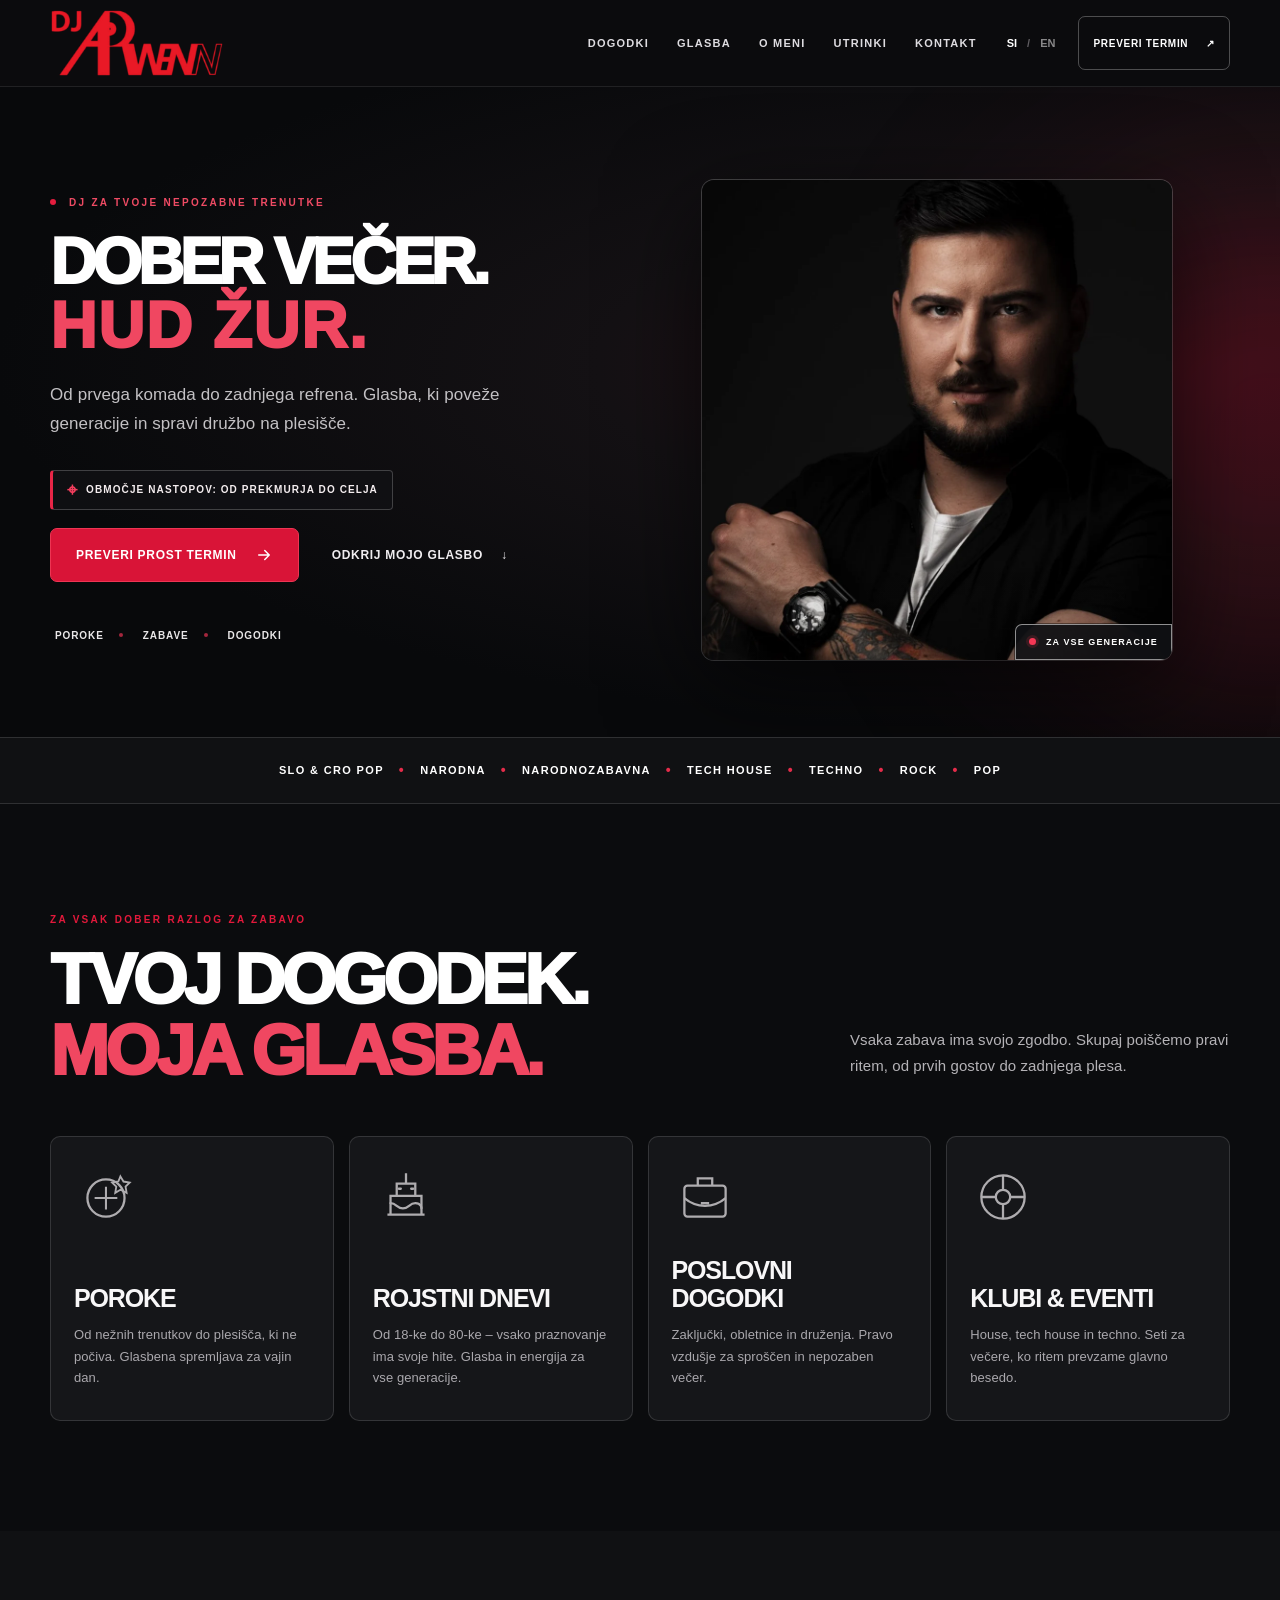
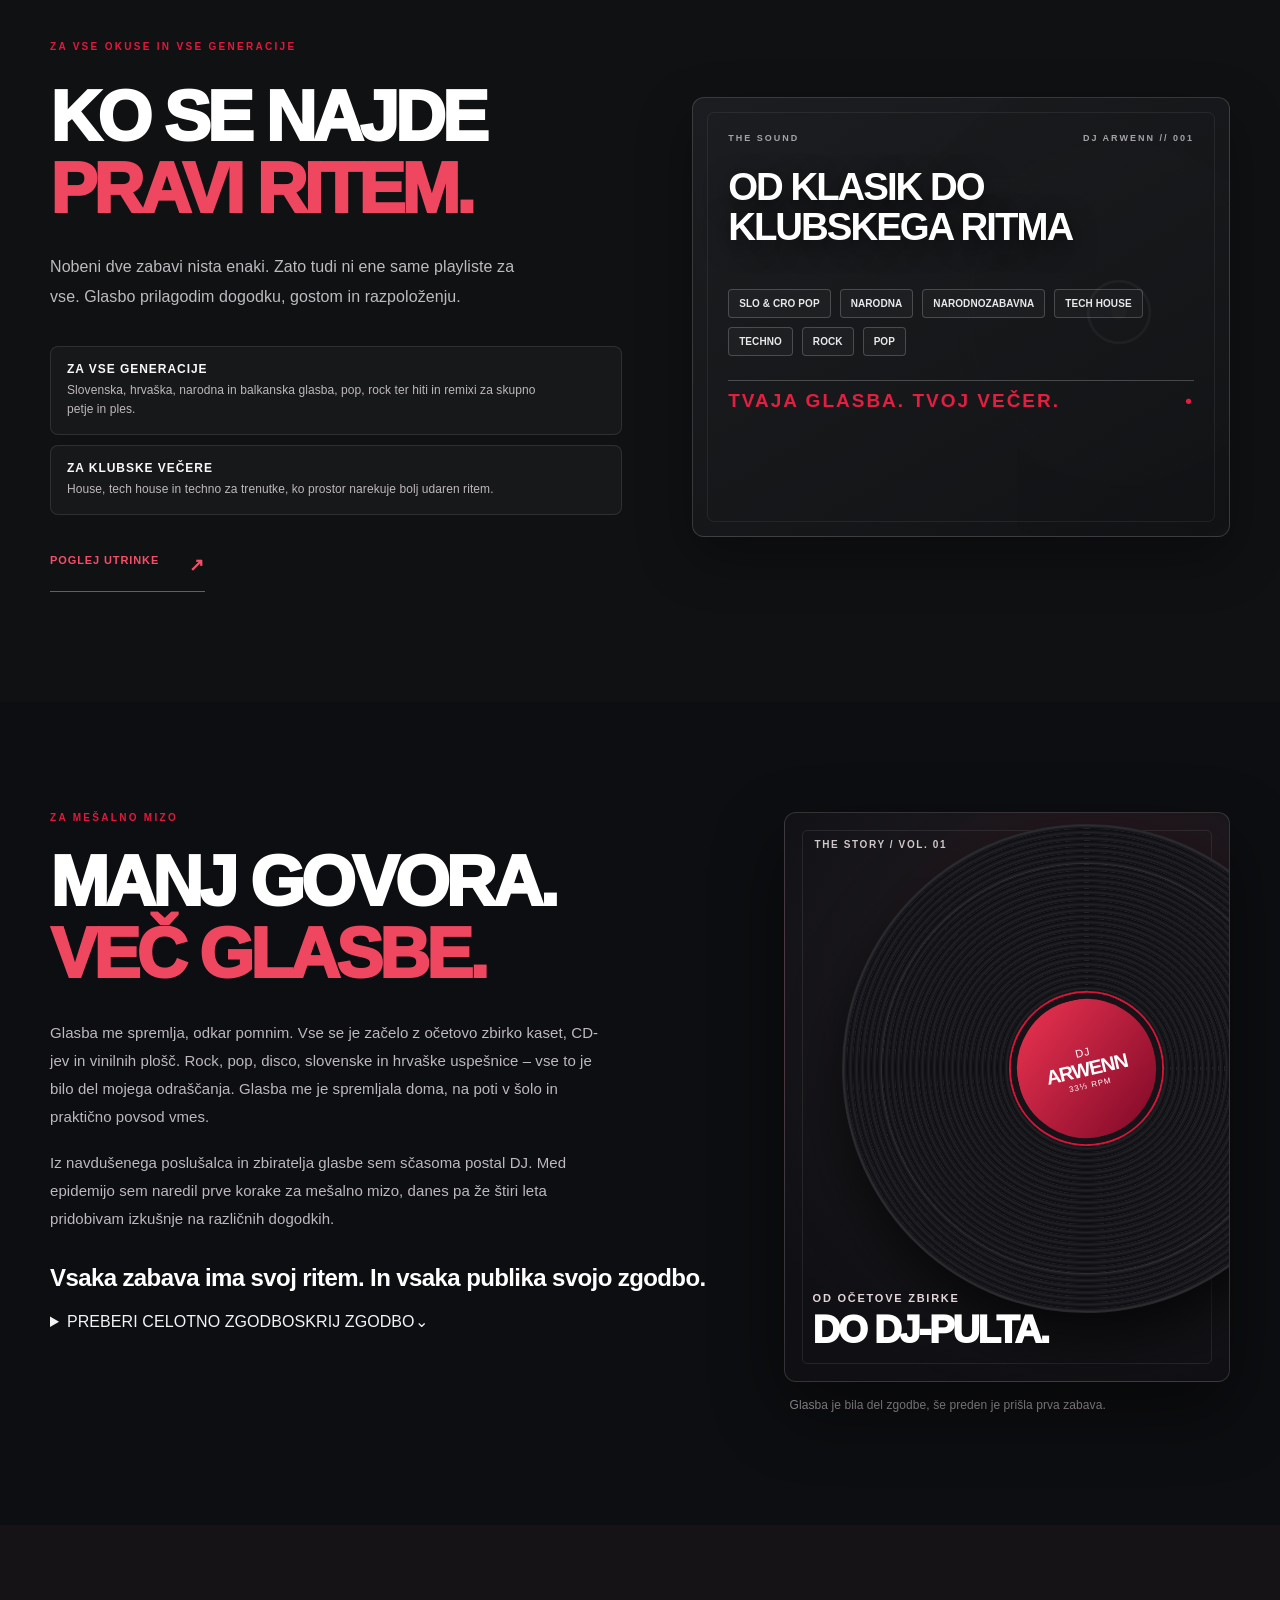
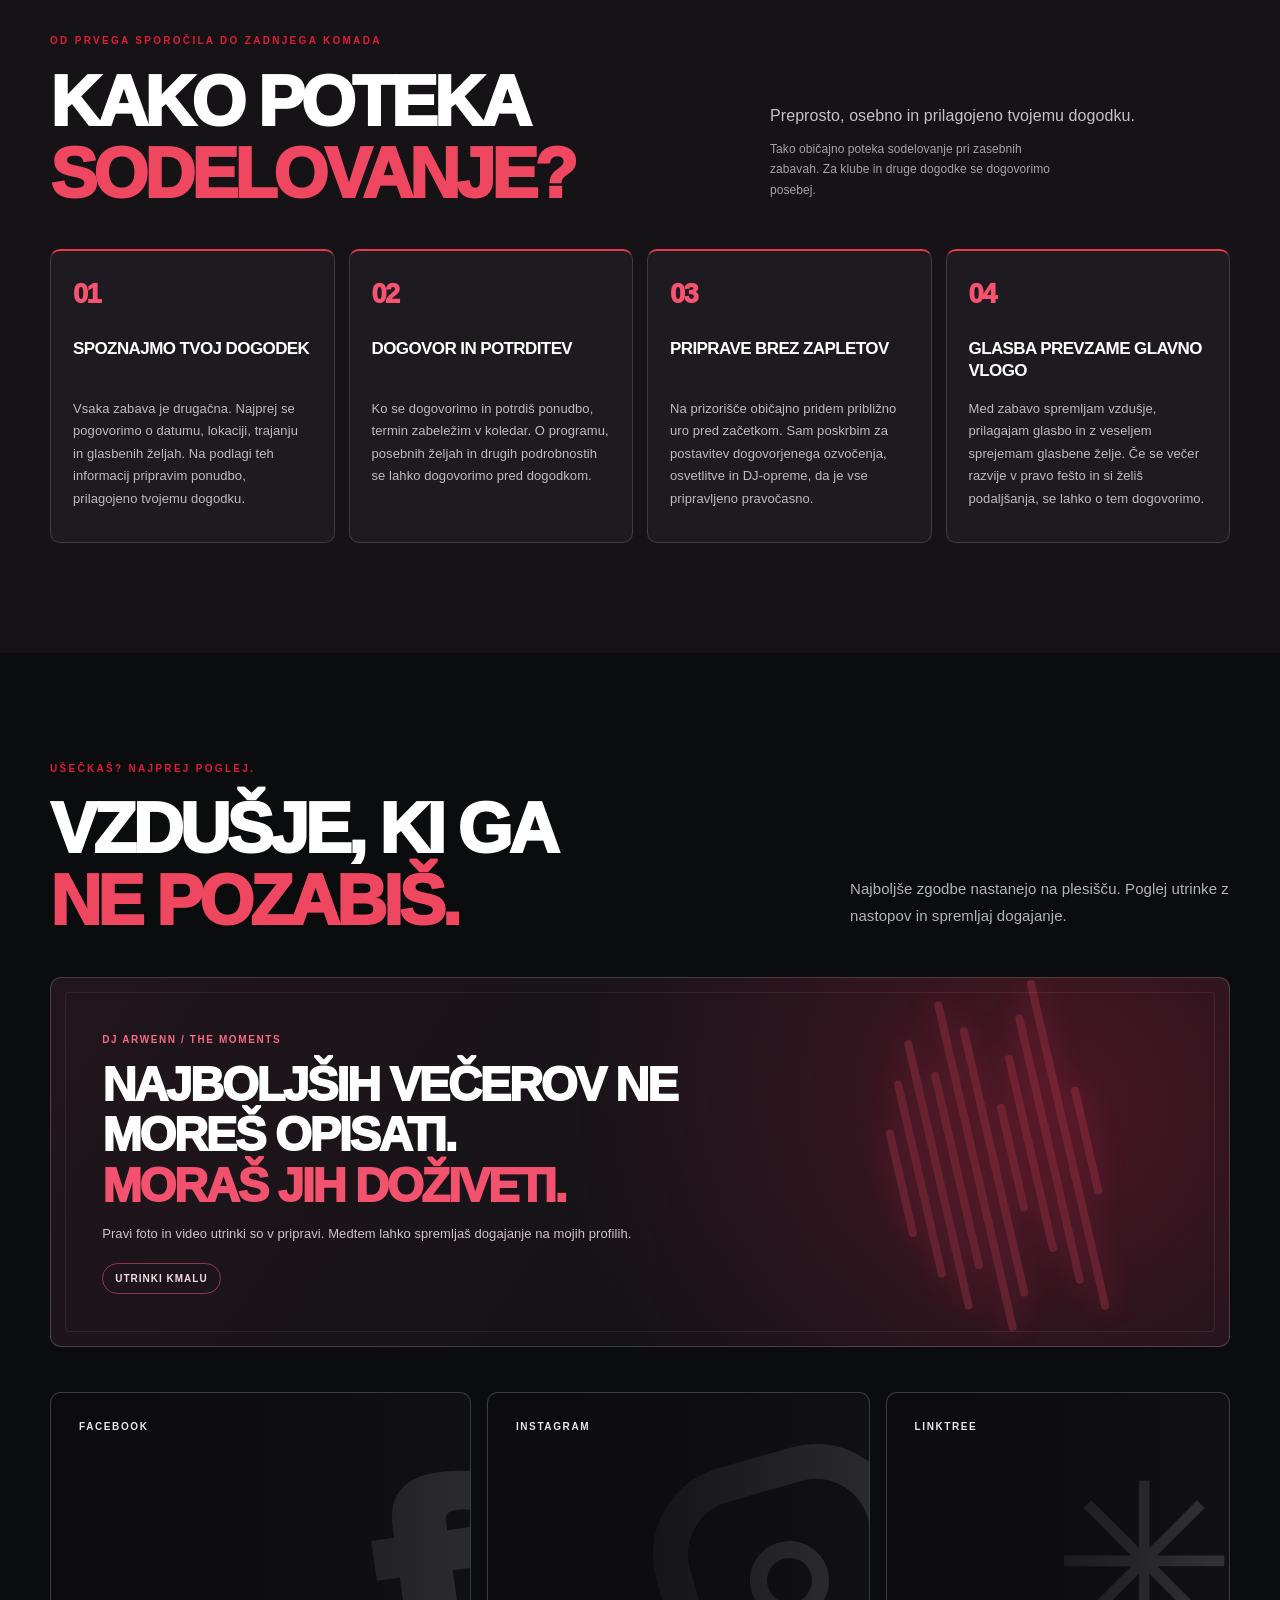
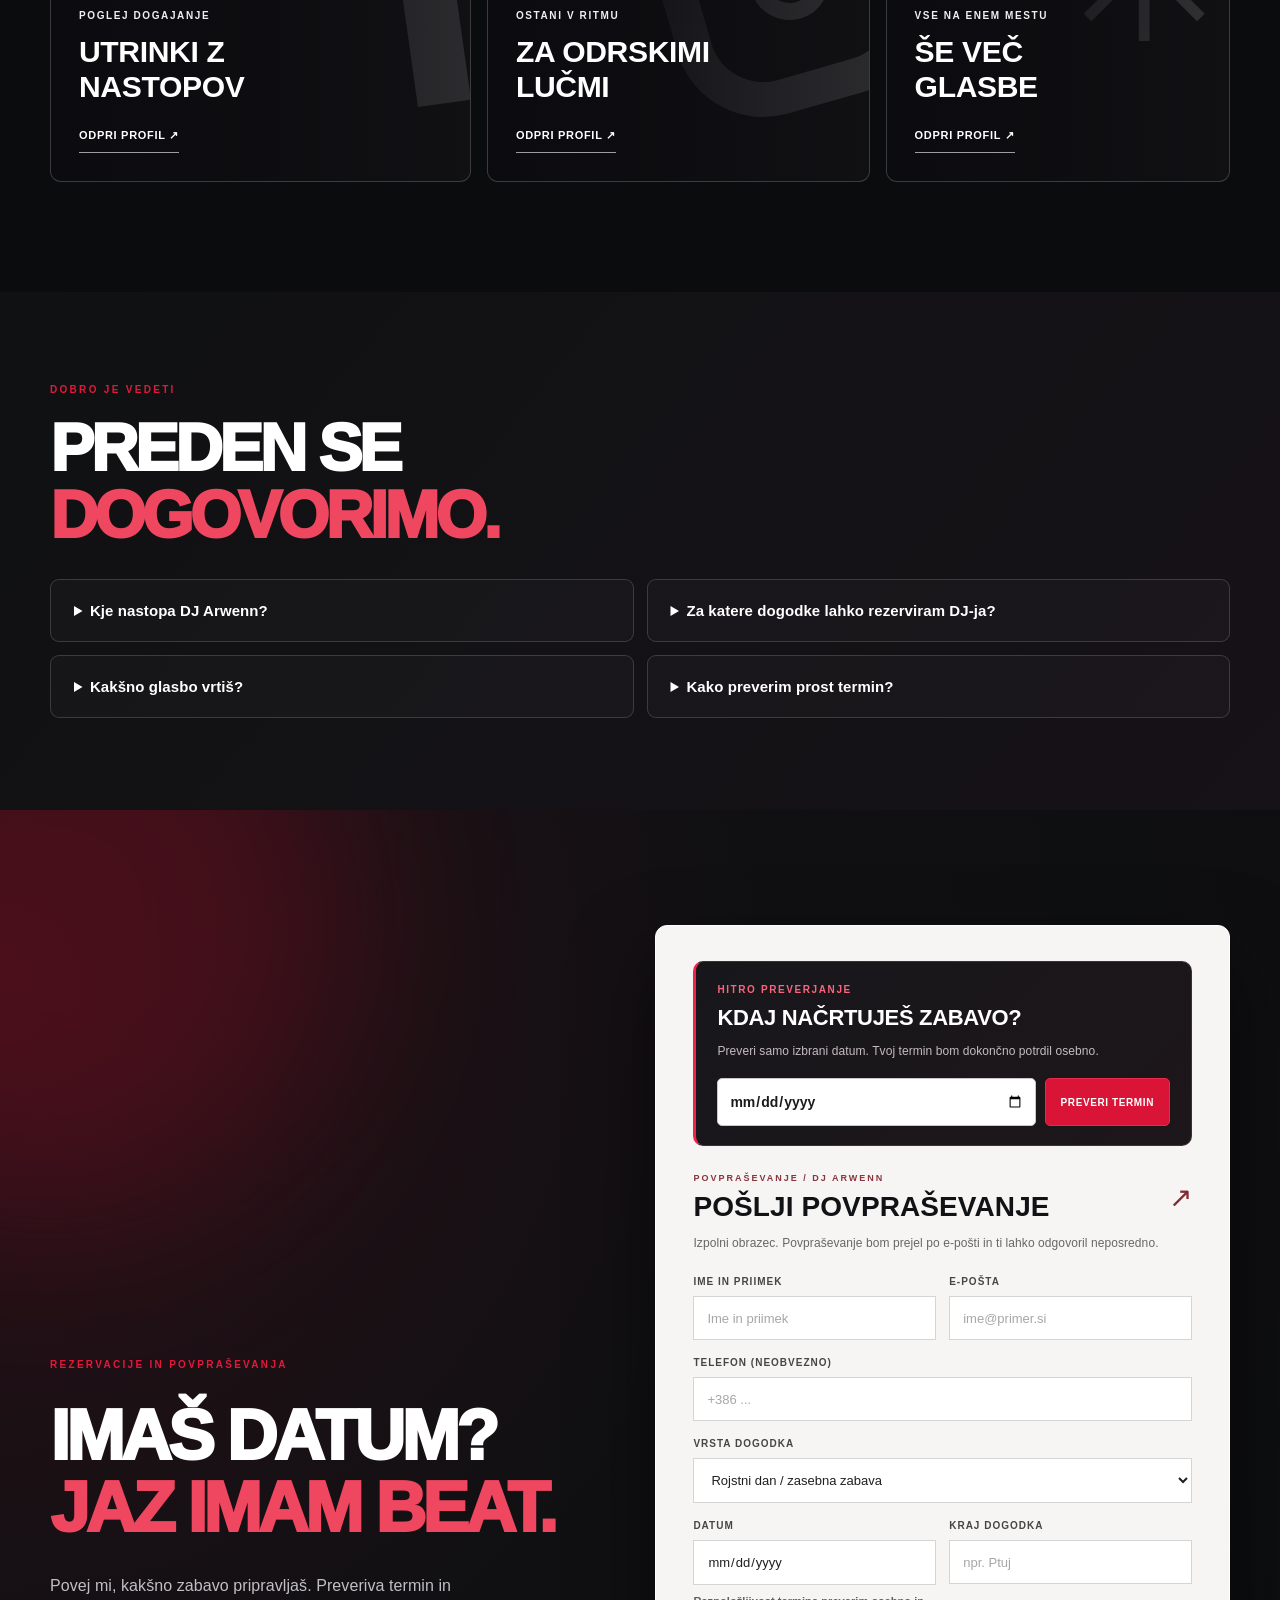
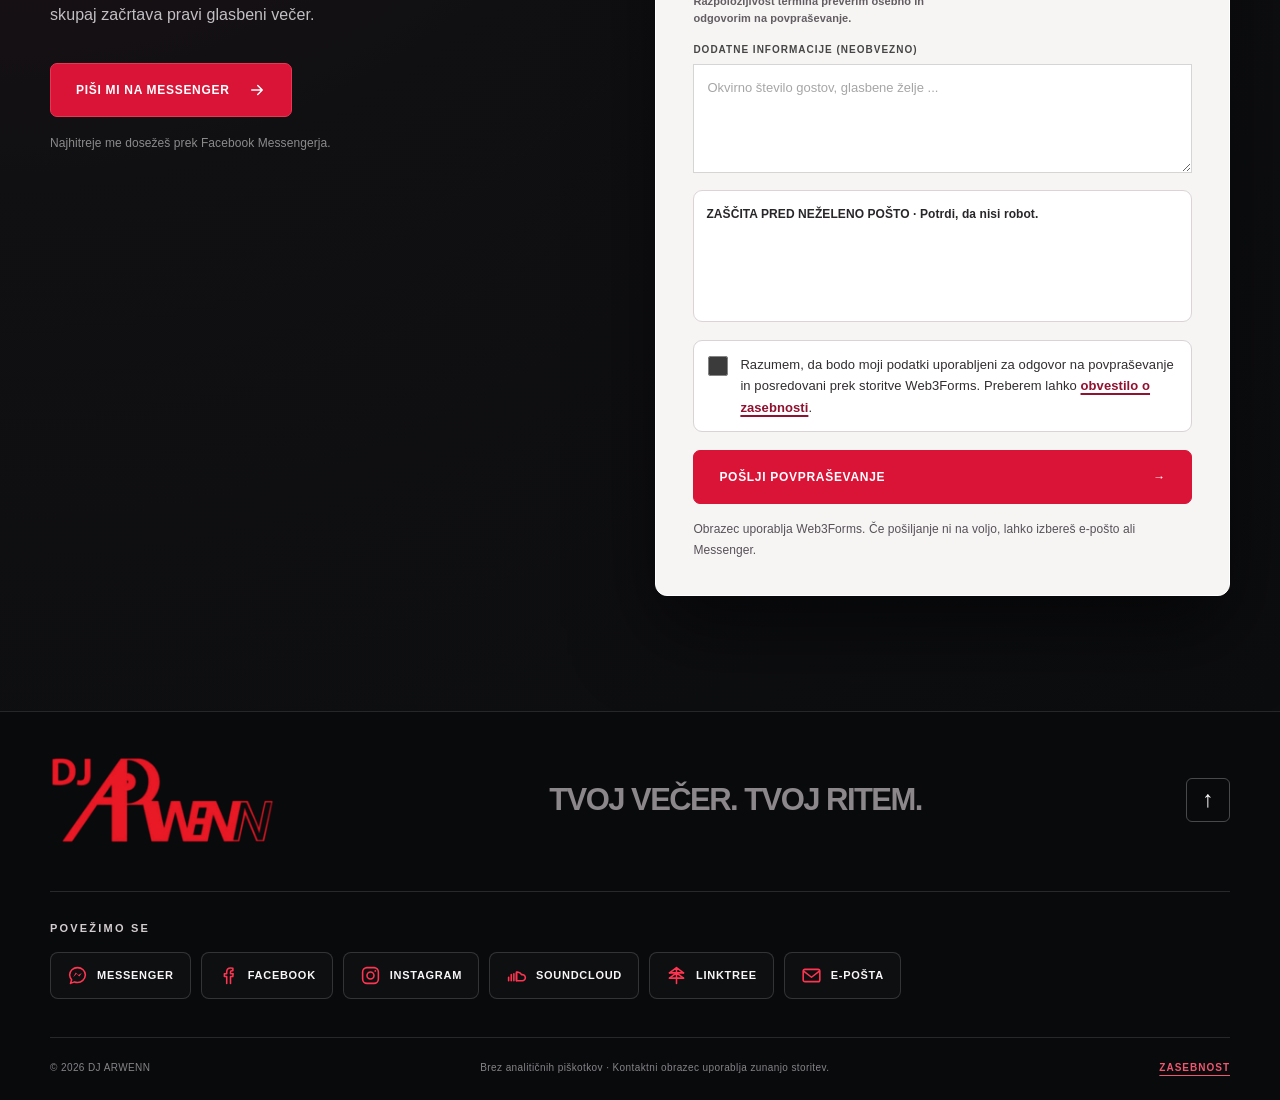
==== index.html @ 36f60ac3 "Mobile content: expandable story, compact tile art and clean labels" ====
<!doctype html>
<html lang="sl">
<head>
  <meta charset="utf-8" />
  <meta name="viewport" content="width=device-width, initial-scale=1" />
  <meta name="theme-color" content="#08090b" />
  <meta name="description" content="DJ Arwenn – DJ za poroke, rojstne dneve, abrahame, zasebne in poslovne zabave od Prekmurja do Celja. Glasba za vse generacije, od domačih klasik do sodobnih ritmov." />
  <link rel="canonical" href="https://djarwenn.pages.dev/" />
  <meta property="og:type" content="website" />
  <meta property="og:locale" content="sl_SI" />
  <meta property="og:site_name" content="DJ Arwenn" />
  <meta property="og:url" content="https://djarwenn.pages.dev/" />
  <meta property="og:title" content="DJ Arwenn | Poroke, zabave in dogodki – Prekmurje do Celja" />
  <meta property="og:description" content="Dober večer. Hud žur. DJ za poroke, rojstne dneve in dogodke od Prekmurja do Celja." />
  <meta property="og:image" content="https://djarwenn.pages.dev/assets/dj-arwenn-portret.webp" />
  <meta property="og:image:alt" content="DJ Arwenn – DJ za poroke, zabave in dogodke" />
  <meta name="twitter:card" content="summary_large_image" />
  <meta name="twitter:image" content="https://djarwenn.pages.dev/assets/dj-arwenn-portret.webp" />
  <script type="application/ld+json">{"@context":"https://schema.org","@graph":[{"@type":"Person","@id":"https://djarwenn.pages.dev/#dj","name":"DJ Arwenn","jobTitle":"DJ","url":"https://djarwenn.pages.dev/","image":"https://djarwenn.pages.dev/assets/dj-arwenn-portret.webp","sameAs":["https://www.facebook.com/DJArwenn","https://www.instagram.com/DJArwenn","https://linktr.ee/DJArwenn"]},{"@type":"Service","@id":"https://djarwenn.pages.dev/#storitve","name":"DJ Arwenn – DJ za poroke, rojstne dneve in dogodke","serviceType":"DJ nastopi za poroke, rojstne dneve, zasebne in poslovne dogodke","provider":{"@id":"https://djarwenn.pages.dev/#dj"},"areaServed":{"@type":"Place","name":"Od Prekmurja do Celja, Slovenija"},"url":"https://djarwenn.pages.dev/"}]}</script>
  <meta name="color-scheme" content="dark" />
  <link rel="icon" type="image/svg+xml" href="assets/favicon.svg" />
  <link rel="stylesheet" href="styles.css" />
  <link rel="stylesheet" href="premium.css" />

  <title>DJ Arwenn | DJ za poroke in zabave – Prekmurje do Celja</title>
</head>
<body>
  <a class="skip-link" href="#main" data-t="skip">Preskoči na vsebino</a>
  <div class="noise" aria-hidden="true"></div>
  <header class="site-header" id="top">
    <div class="container header-inner">
      <a class="brand" href="#top" aria-label="DJ Arwenn – domov"><img class="brand-logo-img" src="assets/dj-arwenn-logo-transparent.png" alt="DJ Arwenn" width="980" height="390" decoding="async" /></a>
      <nav class="nav" id="main-nav" aria-label="Glavna navigacija">
        <a href="#storitve" data-t="navServices">Dogodki</a>
        <a href="#glasba" data-t="navMusic">Glasba</a>
        <a href="#o-meni" data-t="navAbout">O meni</a>
        <a href="#utrinki" data-t="navMoments">Utrinki</a>
        <a href="#kontakt" data-t="navContact">Kontakt</a>
      </nav>
      <div class="header-actions">
        <div class="lang-switch" role="group" aria-label="Language / Jezik">
          <button class="lang-btn active" data-lang="sl" type="button" aria-pressed="true">SI</button>
          <span aria-hidden="true">/</span>
          <button class="lang-btn" data-lang="en" type="button" aria-pressed="false">EN</button>
        </div>
        <a class="btn btn-small btn-outline header-cta" href="#kontakt"><span data-t="navCheck">Preveri termin</span><span aria-hidden="true"> ↗</span></a>
        <button class="menu-toggle" id="menu-toggle" aria-expanded="false" aria-controls="main-nav" aria-label="Odpri meni" type="button"><span></span><span></span></button>
      </div>
    </div>
  </header>

  <main id="main">
    <section class="hero section-grid" aria-labelledby="hero-title">
      <div class="hero-glow" aria-hidden="true"></div>
      <div class="container hero-grid">
        <div class="hero-copy">
          <div class="eyebrow"><span class="eyebrow-dot"></span><span data-t="heroEyebrow">DJ ZA TVOJE NEPOZABNE TRENUTKE</span></div>
          <h1 id="hero-title"><span data-t="heroTop">DOBER VEČER.</span><br /><em data-t="heroBottom">HUD ŽUR.</em></h1>
          <p class="hero-lead" data-t="heroLead">Od prvega komada do zadnjega refrena. Glasba, ki poveže generacije in spravi družbo na plesišče.</p>
          <p class="service-area" data-t="heroArea"><span aria-hidden="true">⌖</span> OBMOČJE NASTOPOV: OD PREKMURJA DO CELJA</p>
          <div class="hero-buttons">
            <a class="btn btn-primary" href="#preveri-termin"><span data-t="heroCta">PREVERI PROST TERMIN</span><svg aria-hidden="true" viewBox="0 0 24 24" fill="none"><path d="M5 12h14m-6-6 6 6-6 6" stroke="currentColor" stroke-width="2" stroke-linecap="round" stroke-linejoin="round"/></svg></a>
            <a class="btn btn-text" href="#glasba"><span data-t="heroMore">ODKRIJ MOJO GLASBO</span><span aria-hidden="true"> ↓</span></a>
          </div>
          <div class="hero-meta"><span><b data-t="metaOne">POROKE</b></span><i></i><span><b data-t="metaTwo">ZABAVE</b></span><i></i><span><b data-t="metaThree">DOGODKI</b></span></div>
        </div>
        <div class="hero-art" aria-label="DJ Arwenn">
          
          
          <div class="portrait-disc">
            <img src="assets/dj-arwenn-portret.webp" alt="DJ Arwenn – portret" width="1024" height="1536" loading="eager" fetchpriority="high" decoding="async" />
            <div class="portrait-tint"></div>
            <div class="live-pill"><span class="pulse-dot"></span> <span data-t="heroPortraitTag">ZA VSE GENERACIJE</span></div>
          </div>
        </div>
      </div>
      <div class="hero-bottomline" aria-hidden="true"><span>DJ ARWENN</span><div class="wave-bars" id="wave-bars"></div><span>TURN IT UP</span></div>
    </section>

    <div class="genre-strip" aria-label="Glasbeni žanri"><div class="genre-strip-track"><span data-t="genreSloCro">SLO &amp; CRO POP</span><b aria-hidden="true">•</b><span data-t="genreNarodna">NARODNA</span><b aria-hidden="true">•</b><span data-t="genreNarodnozabavna">NARODNOZABAVNA</span><b aria-hidden="true">•</b><span data-t="genreTechHouse">TECH HOUSE</span><b aria-hidden="true">•</b><span data-t="genreTechno">TECHNO</span><b aria-hidden="true">•</b><span data-t="genreRock">ROCK</span><b aria-hidden="true">•</b><span data-t="genrePop">POP</span></div></div>

    <section class="section services" id="storitve" aria-labelledby="services-title">
      <div class="container">
        <div class="section-intro reveal"><div class="section-kicker"><span data-t="servicesKicker">ZA VSAK DOBER RAZLOG ZA ZABAVO</span></div><div class="split-title"><h2 id="services-title" data-t="servicesTitle">TVOJ DOGODEK.<br /><em>MOJA GLASBA.</em></h2><p data-t="servicesLead">Vsaka zabava ima svojo zgodbo. Skupaj poiščemo pravi ritem, od prvih gostov do zadnjega plesa.</p></div></div>
        <div class="services-grid">
          <article class="service-card service-wedding reveal"><div class="card-top"><svg viewBox="0 0 64 64" fill="none" aria-hidden="true"><path d="M13 33c0-10 8-18 18-18s18 8 18 18-8 18-18 18-18-8-18-18Z" stroke="currentColor" stroke-width="2.2"/><path d="M31 22v22M20 33h22" stroke="currentColor" stroke-width="2"/><path d="M45 12l3 5 6 1-4 4 1 6-6-3-5 3 1-6-4-4 6-1 2-5Z" stroke="currentColor" stroke-width="1.8"/></svg></div><div><h3 data-t="service1Title">POROKE</h3><p data-t="service1Body">Od nežnih trenutkov do plesišča, ki ne počiva. Glasbena spremljava za vajin dan.</p></div></article>
          <article class="service-card service-birthday reveal"><div class="card-top"><svg viewBox="0 0 64 64" fill="none" aria-hidden="true"><path d="M14 49h36M17 49V31h30v18M23 31V19h18v12M32 19V9" stroke="currentColor" stroke-width="2.2"/><path d="M17 38c6 0 6 5 12 5s6-5 12-5 6 5 6 5M25 24h2m10 0h2" stroke="currentColor" stroke-width="2.2" stroke-linecap="round"/></svg></div><div><h3 data-t="service2Title">ROJSTNI DNEVI</h3><p data-t="service2Body">Od 18-ke do 80-ke – vsako praznovanje ima svoje hite. Glasba in energija za vse generacije.</p></div></article>
          <article class="service-card service-business reveal"><div class="card-top"><svg viewBox="0 0 64 64" fill="none" aria-hidden="true"><rect x="12" y="21" width="40" height="30" rx="3" stroke="currentColor" stroke-width="2.2"/><path d="M25 21v-7h14v7M12 33c12 10 28 10 40 0M28 38h8" stroke="currentColor" stroke-width="2.2"/></svg></div><div><h3 data-t="service3Title">POSLOVNI DOGODKI</h3><p data-t="service3Body">Zaključki, obletnice in druženja. Pravo vzdušje za sproščen in nepozaben večer.</p></div></article>
          <article class="service-card service-club reveal"><div class="card-top"><svg viewBox="0 0 64 64" fill="none" aria-hidden="true"><circle cx="32" cy="32" r="21" stroke="currentColor" stroke-width="2.2"/><circle cx="32" cy="32" r="7" stroke="currentColor" stroke-width="2.2"/><path d="M32 11v14M53 32H39M32 53V39M11 32h14" stroke="currentColor" stroke-width="2.2"/></svg></div><div><h3 data-t="service4Title">KLUBI &amp; EVENTI</h3><p data-t="service4Body">House, tech house in techno. Seti za večere, ko ritem prevzame glavno besedo.</p></div></article>
        </div>
      </div>
    </section>

    <section class="section music" id="glasba" aria-labelledby="music-title">
      <div class="container music-layout">
        <div class="music-copy reveal"><div class="section-kicker"><span data-t="musicKicker">ZA VSE OKUSE IN VSE GENERACIJE</span></div><h2 id="music-title" data-t="musicTitle">KO SE NAJDE<br /><em>PRAVI RITEM.</em></h2><p data-t="musicLead">Nobeni dve zabavi nista enaki. Zato tudi ni ene same playliste za vse. Glasbo prilagodim dogodku, gostom in razpoloženju.</p>
      <div class="music-directions" aria-label="Glasbena širina">
        <div class="music-direction"><div><h3 data-t="musicPrivateTitle">ZA VSE GENERACIJE</h3><p data-t="musicPrivateBody">Slovenska, hrvaška, narodna in balkanska glasba, pop, rock ter hiti in remixi za skupno petje in ples.</p></div></div>
        <div class="music-direction"><div><h3 data-t="musicClubTitle">ZA KLUBSKE VEČERE</h3><p data-t="musicClubBody">House, tech house in techno za trenutke, ko prostor narekuje bolj udaren ritem.</p></div></div>
      </div><a href="#utrinki" class="inline-link"><span data-t="musicCta">POGLEJ UTRINKE</span><span aria-hidden="true">↗</span></a></div>
        <div class="music-panel reveal"><div class="music-ring" aria-hidden="true"><div></div></div><div class="music-panel-top"><span>THE SOUND</span><span>DJ ARWENN // 001</span></div><div class="genre-label" data-t="musicPanelTitle">OD KLASIK DO<br /><span>KLUBSKEGA RITMA</span></div><div class="genre-tags"><span data-t="genreSloCro">SLO &amp; CRO POP</span><span data-t="genreNarodna">NARODNA</span><span data-t="genreNarodnozabavna">NARODNOZABAVNA</span><span data-t="genreTechHouse">TECH HOUSE</span><span data-t="genreTechno">TECHNO</span><span data-t="genreRock">ROCK</span><span data-t="genrePop">POP</span></div><div class="music-panel-foot"><span data-t="musicPanelFoot">TVAJA GLASBA. TVOJ VEČER.</span><span>•</span></div></div>
      </div>
    </section>

    <section class="section about" id="o-meni" aria-labelledby="about-title">
    <div class="container about-layout">
      <div class="about-story reveal">
        <div class="section-kicker"><span data-t="aboutKicker">ZA MEŠALNO MIZO</span></div>
        <h2 id="about-title" data-t="aboutTitle">MANJ GOVORA.<br /><em>VEČ GLASBE.</em></h2>
        <p data-t="aboutP1">Glasba me spremlja, odkar pomnim. Vse se je začelo z očetovo zbirko kaset, CD-jev in vinilnih plošč. Rock, pop, disco, slovenske in hrvaške uspešnice – vse to je bilo del mojega odraščanja. Glasba me je spremljala doma, na poti v šolo in praktično povsod vmes.</p>
        <p data-t="aboutP2">Iz navdušenega poslušalca in zbiratelja glasbe sem sčasoma postal DJ. Med epidemijo sem naredil prve korake za mešalno mizo, danes pa že štiri leta pridobivam izkušnje na različnih dogodkih.</p>
        <p class="about-emphasis" data-t="aboutEmphasis">Vsaka zabava ima svoj ritem. In vsaka publika svojo zgodbo.</p>
        <details class="about-expand" id="about-full-story">
          <summary class="about-read-more"><span class="show-label" data-t="aboutReadMore">PREBERI CELOTNO ZGODBO</span><span class="hide-label" data-t="aboutReadLess">SKRIJ ZGODBO</span><span class="about-chevron" aria-hidden="true">⌄</span></summary>
          <div class="about-extra"><p data-t="aboutP3">Pri svojem delu ne prisegam na vnaprej določene playliste. Rad imam slovensko, hrvaško, narodno in balkansko glasbo, energične remixe, house, tech house in techno, vendar je na prvem mestu vedno občinstvo. Spremljam razpoloženje, prilagajam glasbo in z veseljem sprejemam glasbene želje. Navsezadnje so prav gostje tisti, ki ustvarijo pravo vzdušje.</p>
        <p data-t="aboutP4">Veliko pozornosti namenim tudi pripravi na dogodek. Z naročniki se pogovorim o glasbenih željah, zvrsteh, ki jih ne želijo slišati, časovnici, posebnih trenutkih in osvetlitvi. Dobra zabava ni samo prava pesem, ampak tudi pravi trenutek zanjo.</p>
        <p class="about-emphasis" data-t="aboutEmphasis2">Najlepši del mojega dela pa ostajajo ljudje.</p>
        <p data-t="aboutP5">Tisti presenečeni pogledi ob nepričakovani pesmi. Nasmehi, skupno petje in plesišče, na katerem se srečajo različne generacije. Včasih se zabava tako razživi, da se ples nadaljuje celo na mizah.</p>
        <p data-t="aboutP6">Največ mi pomenijo trenutki ob koncu večera. Iskren stisk roke, nasmeh, čestitke ali sporočilo naslednji dan:</p>
        <blockquote class="about-quote" data-t="aboutQuote">»To je bila nora fešta!«</blockquote>
        <p data-t="aboutP7">Takrat vem, da je glasba opravila svoje.</p>
        <p class="about-signature" data-t="aboutSignature">Manj govora. Več glasbe. Naj govori plesišče.</p></div>
        </details>
      </div>
      <aside class="about-visual reveal" aria-label="Glasba skozi generacije">
        <div class="about-record-scene" role="img" aria-label="Stilizirana gramofonska plošča kot spomin na začetke glasbene zgodbe">
          <div class="about-record"><div class="about-record-label"><span>DJ</span><strong>ARWENN</strong><small>33⅓ RPM</small></div></div>
          <div class="turntable-tonearm" aria-hidden="true"><span></span></div>
          <div class="retro-cassette" aria-hidden="true"><div class="cassette-window"><span></span><span></span></div><div class="cassette-line"></div></div>
          <span class="record-edition">THE STORY / VOL. 01</span>
          <div class="record-bottom"><span data-t="aboutRecordTop">OD OČETOVE ZBIRKE</span><strong data-t="aboutRecordBottom">DO DJ-PULTA.</strong></div>
        </div>
        <p class="about-visual-note" data-t="aboutRecordNote">Glasba je bila del zgodbe, še preden je prišla prva zabava.</p>
      </aside>
    </div>
  </section>

  <section class="section collaboration" id="sodelovanje" aria-labelledby="collaboration-title">
    <div class="container">
      <div class="section-kicker"><span data-t="collaborationKicker">OD PRVEGA SPOROČILA DO ZADNJEGA KOMADA</span></div>
      <div class="collaboration-intro"><h2 id="collaboration-title" data-t="collaborationTitle">KAKO POTEKA<br /><em>SODELOVANJE?</em></h2><div><p data-t="collaborationLead">Preprosto, osebno in prilagojeno tvojemu dogodku.</p><p class="collaboration-scope" data-t="collaborationScope">Tako običajno poteka sodelovanje pri zasebnih zabavah. Za klube in druge dogodke se dogovorimo posebej.</p></div></div>
      <div class="collaboration-steps">
        <article class="collaboration-step reveal"><span class="step-number">01</span><h3 data-t="step1Title">SPOZNAJMO TVOJ DOGODEK</h3><p data-t="step1Body">Vsaka zabava je drugačna. Najprej se pogovorimo o datumu, lokaciji, trajanju in glasbenih željah. Na podlagi teh informacij pripravim ponudbo, prilagojeno tvojemu dogodku.</p></article>
        <article class="collaboration-step reveal"><span class="step-number">02</span><h3 data-t="step2Title">DOGOVOR IN POTRDITEV</h3><p data-t="step2Body">Ko se dogovorimo in potrdiš ponudbo, termin zabeležim v koledar. O programu, posebnih željah in drugih podrobnostih se lahko dogovorimo pred dogodkom.</p></article>
        <article class="collaboration-step reveal"><span class="step-number">03</span><h3 data-t="step3Title">PRIPRAVE BREZ ZAPLETOV</h3><p data-t="step3Body">Na prizorišče običajno pridem približno uro pred začetkom. Sam poskrbim za postavitev dogovorjenega ozvočenja, osvetlitve in DJ-opreme, da je vse pripravljeno pravočasno.</p></article>
        <article class="collaboration-step reveal"><span class="step-number">04</span><h3 data-t="step4Title">GLASBA PREVZAME GLAVNO VLOGO</h3><p data-t="step4Body">Med zabavo spremljam vzdušje, prilagajam glasbo in z veseljem sprejemam glasbene želje. Če se večer razvije v pravo fešto in si želiš podaljšanja, se lahko o tem dogovorimo.</p></article>
      </div>
    </div>
  </section>

  <section class="section moments" id="utrinki" aria-labelledby="moments-title">
      <div class="container"><div class="section-intro reveal"><div class="section-kicker"><span data-t="momentsKicker">UŠEČKAŠ? NAJPREJ POGLEJ.</span></div><div class="split-title"><h2 id="moments-title" data-t="momentsTitle">VZDUŠJE, KI GA<br /><em>NE POZABIŠ.</em></h2><p data-t="momentsLead">Najboljše zgodbe nastanejo na plesišču. Poglej utrinke z nastopov in spremljaj dogajanje.</p></div></div>
        <div class="moments-teaser reveal">
      <div class="teaser-bars" aria-hidden="true"><i></i><i></i><i></i><i></i><i></i><i></i><i></i><i></i><i></i><i></i><i></i></div>
      <div class="teaser-content"><span class="teaser-kicker" data-t="teaserKicker">DJ ARWENN / THE MOMENTS</span><h3 data-t="teaserTitle">NAJBOLJŠIH VEČEROV NE MOREŠ OPISATI.<br /><em>MORAŠ JIH DOŽIVETI.</em></h3><p data-t="teaserLead">Pravi foto in video utrinki so v pripravi. Medtem lahko spremljaš dogajanje na mojih profilih.</p><span class="teaser-pill" data-t="teaserBadge">UTRINKI KMALU</span></div>
    </div>
    <div class="moments-grid"><a class="moment-card moment-fb reveal" href="https://www.facebook.com/DJArwenn" target="_blank" rel="noopener noreferrer"><span class="moment-watermark" aria-hidden="true">f</span><span class="moment-icon" aria-hidden="true"><svg viewBox="0 0 24 24"><path d="M14 8h3V4h-3c-3 0-5 2-5 5v3H6v4h3v4h4v-4h3.2l.8-4H13V9c0-.7.3-1 1-1Z"/></svg></span><span class="moment-top">FACEBOOK</span><div class="moment-content"><div class="moment-category" data-t="moment1Small">POGLEJ DOGAJANJE</div><h3 data-t="moment1Title">UTRINKI Z<br />NASTOPOV</h3><span class="moment-button"><span data-t="momentButton">ODPRI PROFIL</span> ↗</span></div></a>
          <a class="moment-card moment-ig reveal" href="https://www.instagram.com/DJArwenn" target="_blank" rel="noopener noreferrer"><div class="ig-orb" aria-hidden="true"></div><span class="moment-icon" aria-hidden="true"><svg viewBox="0 0 24 24" fill="none"><rect x="4.5" y="4.5" width="15" height="15" rx="4.2"/><circle cx="12" cy="12" r="3.4"/><circle cx="17.2" cy="6.8" r=".9" fill="currentColor" stroke="none"/></svg></span><span class="moment-top">INSTAGRAM</span><div class="moment-content"><div class="moment-category" data-t="moment2Small">OSTANI V RITMU</div><h3 data-t="moment2Title">ZA ODRSKIMI<br />LUČMI</h3><span class="moment-button"><span data-t="momentButton">ODPRI PROFIL</span> ↗</span></div></a>
          <a class="moment-card moment-link reveal" href="https://linktr.ee/DJArwenn" target="_blank" rel="noopener noreferrer"><span class="link-orb" aria-hidden="true">✳</span><span class="moment-icon" aria-hidden="true"><svg viewBox="0 0 24 24" fill="none"><path d="M12 3v18M7 8l5-5 5 5M7 16l5 5 5-5M4 12h16"/></svg></span><span class="moment-top">LINKTREE</span><div class="moment-content"><div class="moment-category" data-t="moment3Small">VSE NA ENEM MESTU</div><h3 data-t="moment3Title">ŠE VEČ<br />GLASBE</h3><span class="moment-button"><span data-t="momentButton">ODPRI PROFIL</span> ↗</span></div></a></div>
      </div>
    </section>

    <section class="section dj-faq" id="vprasanja" aria-labelledby="faq-title">
  <div class="container">
    <div class="section-kicker"><span data-t="faqKicker">DOBRO JE VEDETI</span></div>
    <h2 id="faq-title" data-t="faqTitle">PREDEN SE<br><em>DOGOVORIMO.</em></h2>
    <div class="faq-grid">
      <details><summary data-t="faq1Q">Kje nastopa DJ Arwenn?</summary><p data-t="faq1A">Najpogosteje nastopam na dogodkih od Prekmurja do Celja.</p></details>
      <details><summary data-t="faq2Q">Za katere dogodke lahko rezerviram DJ-ja?</summary><p data-t="faq2A">Za poroke, rojstne dneve, abrahame, zasebne zabave, poslovna srečanja in klubske večere.</p></details>
      <details><summary data-t="faq3Q">Kakšno glasbo vrtiš?</summary><p data-t="faq3A">Od slovenske in hrvaške glasbe, narodne in narodnozabavne do popa, rocka, tech housa in techna. Izbor prilagodim dogodku in gostom.</p></details>
      <details><summary data-t="faq4Q">Kako preverim prost termin?</summary><p data-t="faq4A">Piši na Messenger ali pošlji povpraševanje z datumom in krajem dogodka. Odgovorim po preverjanju termina.</p></details>
    </div>
  </div>
</section>

    <section class="section contact" id="kontakt" aria-labelledby="contact-title"><div class="contact-glow" aria-hidden="true"></div><div class="container contact-layout"><div class="contact-copy reveal"><div class="section-kicker"><span data-t="contactKicker">REZERVACIJE IN POVPRAŠEVANJA</span></div><h2 id="contact-title" data-t="contactTitle">IMAŠ DATUM?<br /><em>JAZ IMAM BEAT.</em></h2><p data-t="contactLead">Povej mi, kakšno zabavo pripravljaš. Preveriva termin in skupaj začrtava pravi glasbeni večer.</p><a class="btn btn-primary contact-direct" href="https://m.me/DJArwenn" target="_blank" rel="noopener noreferrer"><span data-t="directMessenger">PIŠI MI NA MESSENGER</span><svg aria-hidden="true" viewBox="0 0 24 24" fill="none"><path d="M5 12h14m-6-6 6 6-6 6" stroke="currentColor" stroke-width="2" stroke-linecap="round" stroke-linejoin="round"/></svg></a><p class="contact-note" data-t="contactNote">Najhitreje me dosežeš prek Facebook Messengerja.</p></div>
      <div class="inquiry-card reveal">
 <section class="availability-check" id="preveri-termin" aria-labelledby="availability-title">
  <div class="availability-kicker" data-t="availabilityKicker">HITRO PREVERJANJE</div>
  <h3 id="availability-title" data-t="availabilityTitle">KDAJ NAČRTUJEŠ ZABAVO?</h3>
  <p data-t="availabilityInfo">Preveri samo izbrani datum. Tvoj termin bom dokončno potrdil osebno.</p>
  <div class="availability-controls">
   <label class="sr-only" for="availability-date" data-t="availabilityDateLabel">Datum dogodka</label>
   <input id="availability-date" type="date" required aria-label="Datum dogodka" />
   <button type="button" id="availability-button" data-t="availabilityAction">PREVERI TERMIN</button>
  </div>
  <p id="availability-result" class="availability-result" role="status" aria-live="polite" hidden></p>
  <a id="availability-continue" class="availability-continue" href="#inquiry-form" data-t="availabilityContinue" hidden>POŠLJI POVPRAŠEVANJE →</a>
 </section>
 <div class="inquiry-head"><div><div class="inquiry-label" data-t="inquiryLabel">POVPRAŠEVANJE / DJ ARWENN</div><h3 data-t="formTitle">POŠLJI POVPRAŠEVANJE</h3></div><span class="inquiry-icon" aria-hidden="true">↗</span></div>
 <p class="form-help" data-t="formHelp">Izpolni obrazec. Povpraševanje bom prejel po e-pošti in ti lahko odgovoril neposredno.</p>
 <form id="inquiry-form" action="https://api.web3forms.com/submit" method="POST" accept-charset="UTF-8">
 <input type="hidden" name="access_key" value="2c40a6ea-1281-426c-9c9c-c8111dbe4a68">
 <input type="hidden" name="subject" value="DJ Arwenn | Novo povpraševanje za nastop">
 <input type="hidden" name="from_name" value="DJ Arwenn – Spletna rezervacija">
 <input type="checkbox" name="botcheck" style="display:none" tabindex="-1" autocomplete="off" aria-hidden="true">
 <div class="field-row">
  <div class="field"><label for="client-name" data-t="fieldName">IME IN PRIIMEK</label><input id="client-name" name="Ime in priimek" type="text" maxlength="100" autocomplete="name" required placeholder="Ime in priimek" data-t-placeholder="namePlaceholder" /></div>
  <div class="field"><label for="client-email" data-t="fieldEmail">E-POŠTA</label><input id="client-email" name="email" type="email" maxlength="150" autocomplete="email" required placeholder="ime@primer.si" data-t-placeholder="emailPlaceholder" /></div>
 </div>
 <div class="field"><label for="client-phone" data-t="fieldPhone">TELEFON (NEOBVEZNO)</label><input id="client-phone" name="Telefon" type="tel" maxlength="40" autocomplete="tel" placeholder="+386 ..." data-t-placeholder="phonePlaceholder" /></div>
 <div class="field"><label for="event-type" data-t="fieldType">VRSTA DOGODKA</label><select id="event-type" name="Vrsta dogodka"><option value="Rojstni dan / zasebna zabava" data-t="typeParty">Rojstni dan / zasebna zabava</option><option value="Poroka" data-t="typeWedding">Poroka</option><option value="Poslovni dogodek" data-t="typeBusiness">Poslovni dogodek</option><option value="Klub / javna prireditev" data-t="typeClub">Klub / javna prireditev</option><option value="Drugo" data-t="typeOther">Drugo</option></select></div>
 <div class="field-row">
  <div class="field"><label for="event-date" data-t="fieldDate">DATUM</label>
  <input id="event-date" name="Datum dogodka" type="date" required />
  <p class="date-discretion-note" data-t="dateDiscretion">Razpoložljivost termina preverim osebno in odgovorim na povpraševanje.</p>
 </div>
  <div class="field"><label for="event-location" data-t="fieldLocation">KRAJ DOGODKA</label><input id="event-location" name="Kraj dogodka" type="text" maxlength="80" placeholder="npr. Ptuj" data-t-placeholder="locationPlaceholder" required /></div>
 </div>
 <div class="field"><label for="event-notes" data-t="fieldNotes">DODATNE INFORMACIJE (NEOBVEZNO)</label><textarea id="event-notes" name="Sporočilo" rows="4" maxlength="1500" placeholder="Okvirno število gostov, glasbene želje ..." data-t-placeholder="notesPlaceholder"></textarea></div>
 <div class="inquiry-captcha">
  <p class="inquiry-captcha-label" data-t="captchaIntro">ZAŠČITA PRED NEŽELENO POŠTO · Potrdi, da nisi robot.</p>
  <div class="h-captcha" data-captcha="true" data-theme="light" data-size="compact"></div>
 </div>
 <label class="inquiry-consent"><input type="checkbox" name="Strinjam se z obdelavo podatkov za odgovor" value="Da" required /><span data-t="formPrivacy">Razumem, da bodo moji podatki uporabljeni za odgovor na povpraševanje in posredovani prek storitve Web3Forms. Preberem lahko <a href="zasebnost.html" target="_blank" rel="noopener noreferrer">obvestilo o zasebnosti</a>.</span></label>
 <button type="submit" class="btn btn-primary form-submit"><span data-t="formGenerate">POŠLJI POVPRAŠEVANJE</span><span aria-hidden="true">→</span></button>
 <p class="form-help form-service-note" data-t="formServiceNote">Obrazec uporablja Web3Forms. Če pošiljanje ni na voljo, lahko izbereš e-pošto ali Messenger.</p>
 <div class="form-status" id="form-status" role="status" aria-live="polite" hidden></div>
 <div class="form-recovery" id="form-recovery" hidden>
  <p data-t="formRecover">Pošiljanje ni uspelo. Podatki ostanejo izpolnjeni; pošlji povpraševanje prek e-pošte ali Messengerja.</p>
  <div class="form-recovery-actions"><a href="mailto:sasolju999@gmail.com" id="fallback-mailto" class="fallback-button" data-t="formOpenMail">ODPRI E-POŠTO</a><a href="https://m.me/DJArwenn" class="fallback-button fallback-secondary" target="_blank" rel="noopener noreferrer" data-t="formOpenMessenger">MESSENGER</a></div>
 </div>
 </form>
</div>
      </div></section>
  </main>
  <a class="mobile-book" href="#preveri-termin"><span class="mobile-book-brand"><img src="assets/dj-arwenn-logo-transparent.png" width="980" height="390" alt="" loading="lazy" decoding="async" /></span><span class="mobile-book-action"><span data-t="mobileBook">PREVERI TERMIN</span><span aria-hidden="true">↗</span></span></a>
  <footer class="footer"><div class="container">
 <div class="footer-top"><a class="brand brand-footer" href="#top" aria-label="DJ Arwenn – nazaj na vrh"><img class="brand-logo-img" src="assets/dj-arwenn-logo-transparent.png" alt="DJ Arwenn" width="980" height="390" decoding="async" /></a><span class="footer-tag" data-t="footerTag">TVOJ VEČER. TVOJ RITEM.</span><a class="back-top" href="#top" aria-label="Nazaj na vrh">↑</a></div>
 <div class="footer-social"><h3 data-t="footerSocialTitle">POVEŽIMO SE</h3><nav class="social-links" aria-label="Družabna omrežja in kontakt"><a href="https://m.me/DJArwenn" target="_blank" rel="noopener noreferrer" aria-label="Messenger" ><svg viewBox="0 0 24 24" fill="none" stroke="currentColor" stroke-width="1.8" stroke-linecap="round" stroke-linejoin="round" aria-hidden="true"><path d="M21 11.5a9 9 0 0 1-9.1 8.4 10 10 0 0 1-3.4-.6L4 21l1.3-4.2A8.6 8.6 0 0 1 3 11.5C3 6.8 7 3 12 3s9 3.8 9 8.5Z"/><path d="m7 14 4-4 3 3 3-4-4 2.5-3-3L7 14Z" stroke="none" fill="currentColor"/></svg><span>MESSENGER</span></a>
<a href="https://www.facebook.com/DJArwenn" target="_blank" rel="noopener noreferrer" aria-label="Facebook" ><svg viewBox="0 0 24 24" fill="none" stroke="currentColor" stroke-width="1.8" stroke-linecap="round" stroke-linejoin="round" aria-hidden="true"><path d="M14.3 21v-7.8h2.6l.4-3.2h-3V8c0-.9.25-1.5 1.55-1.5H17V3.6c-.5-.1-1.45-.2-2.65-.2-2.7 0-4.4 1.65-4.4 4.7V10H7.3v3.2h2.65V21"/></svg><span>FACEBOOK</span></a>
<a href="https://www.instagram.com/DJArwenn" target="_blank" rel="noopener noreferrer" aria-label="Instagram" ><svg viewBox="0 0 24 24" fill="none" stroke="currentColor" stroke-width="1.8" stroke-linecap="round" stroke-linejoin="round" aria-hidden="true"><rect x="3" y="3" width="18" height="18" rx="5"/><circle cx="12" cy="12" r="4"/><circle cx="17.5" cy="6.8" r="1" fill="currentColor" stroke="none"/></svg><span>INSTAGRAM</span></a>
<a href="https://soundcloud.com/djarwenn" target="_blank" rel="noopener noreferrer" aria-label="SoundCloud – DJ Arwenn"><svg viewBox="0 0 24 24" fill="none" stroke="currentColor" stroke-width="1.8" stroke-linecap="round" stroke-linejoin="round" aria-hidden="true"><path d="M3 14v4M6 11v7M9 10v8M12 9v9"/><path d="M15 18h3.5a3.5 3.5 0 1 0-.7-6.9A5.7 5.7 0 0 0 13.3 8a5.5 5.5 0 0 0-1.3.15V18h3Z"/></svg><span>SOUNDCLOUD</span></a>
<a href="https://linktr.ee/DJArwenn" target="_blank" rel="noopener noreferrer" aria-label="Linktree" ><svg viewBox="0 0 24 24" fill="none" stroke="currentColor" stroke-width="1.8" stroke-linecap="round" stroke-linejoin="round" aria-hidden="true"><path d="M12 3v18M4 9l8-6 8 6M4 15l8-6 8 6"/><path d="M4 9h16M4 15h16"/></svg><span>LINKTREE</span></a>
<a href="mailto:sasolju999@gmail.com"  aria-label="Pošlji e-pošto" ><svg viewBox="0 0 24 24" fill="none" stroke="currentColor" stroke-width="1.8" stroke-linecap="round" stroke-linejoin="round" aria-hidden="true"><rect x="2.5" y="5" width="19" height="14" rx="2"/><path d="m3 7 9 7 9-7"/></svg><span>E-POŠTA</span></a></nav></div>
 <div class="footer-bottom"><span>© <span id="year">2026</span> DJ ARWENN</span><span data-t="footerPrivacy">Brez analitičnih piškotkov · Kontaktni obrazec uporablja zunanjo storitev.</span><a class="privacy-footer-link" href="zasebnost.html" data-t="privacyLink">ZASEBNOST</a></div>
</div></footer>
  <!-- Web3Forms zero-config hCaptcha: dashboard must enable hCaptcha as spam protection. -->
  <script src="https://web3forms.com/client/script.js" async defer></script>
  <script defer src="availability.js"></script>
  <script defer src="app.js"></script>
</body>
</html>
---- styles.css ----
:root{--bg:#08090b;--bg2:#0e0e10;--panel:#181517;--panel2:#22191c;--line:#46343a;--white:#fffafa;--muted:#bdb5b7;--purple:#ff475e;--lime:#f42f49;--pink:#ef6a79;--text:#f3eff0;--container:1190px;--rounded:22px}
*{box-sizing:border-box}html{scroll-behavior:smooth;scroll-padding-top:90px}body{margin:0;background:var(--bg);color:var(--text);font-family:Inter,"Segoe UI",Arial,sans-serif;-webkit-font-smoothing:antialiased;overflow-x:hidden}body::selection{background:var(--lime);color:#121112}a{color:inherit;text-decoration:none}button,input,select,textarea{font:inherit}button{cursor:pointer}button:focus-visible,a:focus-visible,input:focus-visible,select:focus-visible,textarea:focus-visible{outline:2px solid var(--lime);outline-offset:4px}p,h1,h2,h3{margin-top:0}img{max-width:100%}.container{width:min(calc(100% - 72px),var(--container));margin:auto}.noise{position:fixed;inset:0;pointer-events:none;opacity:.1;z-index:20;background-image:url("data:image/svg+xml,%3Csvg viewBox='0 0 100 100' xmlns='http://www.w3.org/2000/svg'%3E%3Cfilter id='n'%3E%3CfeTurbulence type='fractalNoise' baseFrequency='.85' numOctaves='3' stitchTiles='stitch'/%3E%3C/filter%3E%3Crect width='100%25' height='100%25' filter='url(%23n)' opacity='.16'/%3E%3C/svg%3E");mix-blend-mode:screen}.skip-link{position:absolute;left:12px;top:-80px;background:var(--lime);color:#fff;padding:12px;z-index:99}.skip-link:focus{top:10px}
/* Nav */
.site-header{position:absolute;top:0;left:0;right:0;z-index:30;border-bottom:1px solid #ffffff18}.header-inner{height:92px;display:flex;align-items:center;justify-content:space-between;gap:28px}.brand{display:inline-flex;align-items:center;gap:12px;flex:none}.brand-mark{height:41px;width:41px;border:3px solid var(--purple);border-radius:50%;display:flex;align-items:center;justify-content:center;box-shadow:0 0 22px #f3122832;position:relative}.brand-mark:before{content:"";width:17px;height:17px;position:absolute;border:2px solid #e2ddde;border-radius:50%}.brand-mark:after{content:"";width:5px;height:5px;position:absolute;background:var(--lime);border-radius:50%}.brand-mark span{position:absolute;top:-7px;height:11px;width:3px;background:var(--lime);border-radius:9px}.brand-type{font-size:20px;font-weight:400;letter-spacing:-1px;line-height:1.05;color:white}.brand-type b{font-weight:900;letter-spacing:-1.3px}.brand-type small{display:block;color:#a9a8a9;font-size:8px;font-weight:750;letter-spacing:2.2px;margin-top:7px}.nav{display:flex;align-items:center;gap:33px;margin-left:auto}.nav a{font-size:12px;font-weight:750;text-transform:uppercase;letter-spacing:1px;transition:color .2s}.nav a:hover{color:var(--lime)}.header-actions{display:flex;align-items:center;gap:21px}.lang-switch{display:flex;align-items:center;gap:8px;font-weight:700;color:#777677;font-size:11px}.lang-btn{border:0;background:transparent;color:#898889;font-size:11px;padding:6px 2px;font-weight:800}.lang-btn.active{color:var(--lime)}.btn{border:1px solid transparent;display:inline-flex;align-items:center;justify-content:center;gap:22px;font-size:12px;letter-spacing:.65px;font-weight:850;text-transform:uppercase;min-height:55px;padding:0 25px;transition:transform .2s ease,background .2s ease,border-color .2s ease,box-shadow .2s ease;white-space:nowrap}.btn svg{width:18px;height:18px;flex:none}.btn:hover{transform:translateY(-3px)}.btn-small{min-height:41px;font-size:10px;padding:0 14px}.btn-outline{border-color:#8f878a80;background:#ffffff09;color:var(--white);border-radius:5px}.btn-outline:hover{border-color:var(--lime);background:#ffffff14}.menu-toggle{display:none;border:0;background:none;width:42px;height:42px;padding:8px}.menu-toggle span{display:block;height:2px;width:100%;background:var(--white);margin:7px 0;transition:transform .2s}
/* Hero */
.hero{min-height:755px;position:relative;overflow:hidden;background:radial-gradient(ellipse at 82% 47%,#59191f 0%,#1a191a 30%,#0f0e0f 63%,#0b0a0b 88%)}.hero:before{content:"";position:absolute;inset:0;opacity:.3;background-image:linear-gradient(#ffffff09 1px,transparent 1px),linear-gradient(90deg,#ffffff07 1px,transparent 1px);background-size:70px 70px;mask-image:linear-gradient(90deg,transparent,#010001)}.hero-glow{position:absolute;width:610px;height:610px;border-radius:50%;right:-210px;top:110px;background:#f3122836;filter:blur(100px)}.hero-grid{position:relative;display:grid;grid-template-columns:53% 47%;min-height:720px;align-items:center;padding-top:93px}.hero-copy{position:relative;z-index:4;padding:40px 0 44px}.eyebrow,.section-kicker{font-size:11px;letter-spacing:2.6px;font-weight:800;display:flex;align-items:center;gap:13px;color:var(--purple)}.eyebrow-dot{width:7px;height:7px;display:inline-block;background:var(--lime);border-radius:50%;box-shadow:0 0 15px var(--lime)}h1,h2,h3{font-family:Impact,"Arial Narrow","Arial Black",sans-serif;letter-spacing:.35px;font-stretch:condensed}h1{font-size:clamp(76px,8.3vw,134px);line-height:.86;color:var(--white);font-weight:900;margin:27px 0 27px;letter-spacing:-2px;white-space:nowrap}h1 em,h2 em{font-style:normal;color:var(--lime)}h1 em{letter-spacing:1.5px}.hero-lead{font-size:17px;line-height:1.75;max-width:490px;color:#c8c7c8;margin-bottom:31px}.hero-buttons{display:flex;align-items:center;flex-wrap:wrap;gap:16px}.btn-primary{background:#d8102e;color:#fff;border-radius:6px;box-shadow:0 12px 45px #da153b35}.btn-primary:hover{background:#f32040;box-shadow:0 12px 48px #e21b3a4d}.btn-text{background:transparent;padding:0 10px;color:#eae9ea}.btn-text:hover{color:var(--lime)}.hero-meta{display:flex;align-items:center;gap:17px;margin-top:78px;font-size:10px;letter-spacing:1.2px;color:#aba6a7}.hero-meta span b{font-size:10px;color:#e2e1e2;font-weight:800;margin-left:5px}.hero-meta i{width:4px;height:4px;border-radius:50%;background:#666566}
.hero-art{height:630px;position:relative;overflow:visible;margin-left:-17px;align-self:end}.art-orbit{position:absolute;inset:24px 0 20px -32px;border:1px solid #f5384b30;border-radius:50%;transform:rotate(-19deg) scaleX(.88)}.orbit-2{inset:57px 36px 54px 11px;border:1px dashed #ccc7c833;transform:rotate(21deg) scaleX(.87)}.art-blur{position:absolute;top:20%;left:12%;width:400px;height:400px;border-radius:50%;background:radial-gradient(circle,#d0344452 0%,transparent 65%);filter:blur(22px)}.portrait-disc{position:absolute;z-index:1;width:480px;height:510px;max-width:100%;border-radius:48% 48% 38% 38%;overflow:hidden;left:29px;bottom:22px;background:linear-gradient(140deg,#4c1c20,#100f10 76%);box-shadow:0 0 0 8px #ffffff06,0 0 0 10px #f312284d,0 35px 95px #01000188;mask-image:linear-gradient(to bottom,#010001 80%,transparent)}.portrait-disc:before{position:absolute;content:"";inset:0;background:radial-gradient(circle at 50% 35%,#e123364f,transparent 62%);z-index:1}.portrait-disc img{position:absolute;width:100%;height:100%;object-fit:cover;object-position:50% 28%;filter:grayscale(1) contrast(1.1);mix-blend-mode:luminosity;opacity:.93}.portrait-tint{position:absolute;z-index:2;inset:0;background:linear-gradient(0deg,#0b0a0b 0%,transparent 42%),linear-gradient(100deg,#781d2617,#e61e3215);pointer-events:none}.art-stamp{position:absolute;z-index:4;right:-7px;top:90px;transform:rotate(9deg);display:flex;flex-direction:column;line-height:.86;font-family:Impact,"Arial Black",sans-serif;font-size:61px;color:var(--lime);text-shadow:2px 4px 0 #121112}.art-stamp strong{font-size:45px;color:#ffffff;align-self:center}.vertical-caption{position:absolute;left:-25px;top:147px;writing-mode:vertical-rl;transform:rotate(180deg);font-size:9px;letter-spacing:3px;color:#c6c1c2;z-index:4}.art-spark{position:absolute;color:#cec9ca;z-index:4}.spark-1{font-size:50px;top:10%;left:11%}.spark-2{font-size:27px;bottom:20%;right:5%;color:var(--lime)}.live-pill{position:absolute;z-index:5;bottom:36px;right:8px;padding:14px 17px;background:#161516e8;border:1px solid #9b96977c;border-radius:3px;font-size:10px;font-weight:800;letter-spacing:1px;display:flex;gap:10px;align-items:center;box-shadow:0 16px 33px #01000177}.pulse-dot{width:7px;height:7px;background:var(--lime);border-radius:50%;box-shadow:0 0 12px #f31228}.hero-bottomline{height:34px;position:absolute;bottom:0;left:0;right:0;display:flex;align-items:center;gap:30px;padding:0 max(calc((100vw - 1190px)/2),36px);justify-content:space-between;color:#797879;font-size:8px;letter-spacing:2px;font-weight:800}.wave-bars{display:flex;align-items:center;justify-content:center;gap:5px;height:25px;flex:1;max-width:450px}.wave-bars span{width:3px;height:var(--h);background:#ba4a55;opacity:.45;border-radius:4px}
.genre-strip{background:#ba102a;color:#fff;overflow:hidden;padding:16px 0;border-block:1px solid #fb425c}.genre-strip-track{display:flex;gap:33px;align-items:center;width:max-content;margin:auto;white-space:nowrap;font-weight:950;font-size:13px;letter-spacing:1.3px}.genre-strip-track b{font-size:19px}
/* Shared sections */
.section{position:relative;padding:120px 0}.section-kicker{font-size:10px;letter-spacing:2.6px}.section-kicker>span:first-child{color:var(--lime)}.split-title{display:flex;justify-content:space-between;align-items:end;gap:60px;margin-top:19px}.section h2{font-size:clamp(49px,6vw,85px);line-height:.95;font-weight:900;letter-spacing:0;margin-bottom:0;color:var(--white)}.section h2 em{color:var(--purple)}.split-title p{color:var(--muted);font-size:16px;line-height:1.75;max-width:380px;margin-bottom:8px}.services{background:#0e0d0e}.services-grid{display:grid;grid-template-columns:repeat(4,minmax(0,1fr));gap:13px;margin-top:55px}.service-card{background:linear-gradient(158deg,#1c1b1c,#141314);border:1px solid #302f30;min-height:350px;padding:29px 24px 24px;display:flex;flex-direction:column;justify-content:space-between;gap:22px;position:relative;overflow:hidden;transition:transform .3s,border-color .3s,background .3s}.service-card:before{content:"";height:110px;width:110px;position:absolute;right:-35px;top:-45px;border-radius:50%;background:#f5384b0b;filter:blur(14px)}.service-card:hover{transform:translateY(-8px);border-color:#bf4551}.card-top{display:flex;justify-content:space-between;align-items:start}.card-num{font-size:11px;color:#857d80;letter-spacing:2px}.card-top svg{width:66px;height:66px;color:#f31228;stroke-width:1}.service-card h3{font-size:27px;line-height:1.1;color:var(--white);margin-bottom:12px;letter-spacing:.25px}.service-card p{font-size:13px;color:#b0afb0;line-height:1.75;min-height:69px;margin:0}.card-link{border-top:1px solid #343334;padding-top:18px;font-size:10px;letter-spacing:.6px;font-weight:850;color:var(--lime);display:flex;justify-content:space-between;align-items:center}.card-link span{font-size:18px;line-height:1}
/* Music */
.music{background:radial-gradient(ellipse at 50% 15%,#1b1a1b 0%,#0f0e0f 60%,#0c0b0c 100%)}.music-layout{display:grid;grid-template-columns:1fr .94fr;gap:70px;align-items:center}.music h2{margin:29px 0 27px}.music-copy p{font-size:16px;color:#b8b7b8;line-height:1.9;max-width:470px;margin-bottom:33px}.inline-link{font-size:11px;font-weight:850;color:var(--lime);display:inline-flex;gap:30px;letter-spacing:1px;padding:15px 0;border-bottom:1px solid #dc283a88}.inline-link span:last-child{font-size:18px}.music-panel{height:480px;border:1px solid #5e5659;background:radial-gradient(circle at 67% 13%,#6b252caa 0%,transparent 50%),linear-gradient(145deg,#252425,#111011);padding:31px 31px 25px;display:flex;flex-direction:column;position:relative;overflow:hidden;box-shadow:0 35px 90px #01000144}.music-panel:before{position:absolute;content:"";inset:15px;border:1px solid #ffffff18;pointer-events:none}.music-panel-top,.music-panel-foot{display:flex;justify-content:space-between;gap:8px;font-size:9px;font-weight:800;letter-spacing:2px;position:relative;z-index:2;color:#c3bebf}.music-ring{position:absolute;width:340px;height:340px;right:-60px;top:44px;border:1px solid #c0455147;border-radius:50%;box-shadow:0 0 0 35px #a53f4912,0 0 0 70px #a53f490d,0 0 0 105px #a53f4908}.music-ring:before{content:"";position:absolute;inset:18px;border-radius:50%;border:1px dashed #9c979865}.music-ring div{position:absolute;inset:105px;border-radius:50%;background:radial-gradient(circle,#e02537 0 8%,#222122 9% 32%,#9d9899 33% 35%,#232223 36% 100%);box-shadow:0 0 30px #f5384b3b}.genre-label{font-family:Impact,"Arial Narrow",sans-serif;color:var(--white);font-size:38px;line-height:1.04;margin-top:auto;position:relative;z-index:2;max-width:340px}.genre-tags{margin-top:18px;display:flex;flex-wrap:wrap;gap:7px;position:relative;z-index:2;max-width:420px}.genre-tags span{border:1px solid #bcb7b871;background:#15141597;color:#eae9ea;font-size:10px;padding:8px 10px;font-weight:650}.music-panel-foot{border-top:1px solid #ffffff37;margin-top:24px;padding-top:20px;color:#bdb8b9}.music-panel-foot span{font-size:19px;color:var(--lime);line-height:0}
/* moments */
.moments{background:#0c0b0c}.moments-grid{display:grid;grid-template-columns:1.12fr 1fr .8fr;gap:15px;margin-top:56px}.moment-card{height:420px;padding:29px 30px;position:relative;overflow:hidden;display:flex;flex-direction:column;justify-content:space-between;isolation:isolate;border:1px solid #393839;transition:transform .25s,border-color .25s}.moment-card:hover{transform:translateY(-6px);border-color:#b5b0b1}.moment-fb{background:radial-gradient(circle at 55% 38%,#c3414ea8,transparent 52%),linear-gradient(150deg,#49181d,#161516)}.moment-ig{background:radial-gradient(circle at 50% 25%,#dc283ab8,transparent 48%),linear-gradient(160deg,#602329,#1c1b1c 80%)}.moment-link{background:radial-gradient(circle at 80% 17%,#d1334378,transparent 48%),linear-gradient(165deg,#494849,#212021)}.moment-top{font-size:10px;letter-spacing:2px;font-weight:800;color:#efeeef;position:relative;z-index:2}.moment-card>div:last-child{position:relative;z-index:2}.moment-category{font-size:10px;letter-spacing:2px;font-weight:800;color:#dbd6d7;margin-bottom:13px}.moment-card h3{font-size:clamp(35px,3.2vw,46px);line-height:1;letter-spacing:.3px;color:#ffffff;margin-bottom:22px}.moment-button{font-size:11px;font-weight:850;letter-spacing:.7px;display:inline-block;border-bottom:1px solid #ffffff99;padding:0 0 10px}.moment-watermark{position:absolute;right:42px;top:25px;font-family:Arial,sans-serif;font-weight:950;font-size:325px;line-height:1;color:#ffffff18;transform:rotate(-12deg);z-index:0}.ig-orb{position:absolute;width:320px;height:320px;border:50px solid #ffffff17;border-radius:35%;top:3px;right:-90px;transform:rotate(-27deg)}.ig-orb:before{content:"";position:absolute;inset:64px;border:20px solid #ffffff28;border-radius:50%}.link-orb{position:absolute;font-size:250px;line-height:1;color:#f5384b1c;top:35px;right:-40px}
/* contact */
.contact{padding:125px 0;background:linear-gradient(135deg,#151415,#131213 65%,#0c0b0c);overflow:hidden}.contact-glow{position:absolute;width:600px;height:600px;border-radius:50%;background:#b82c3a20;filter:blur(90px);top:-190px;left:-250px;pointer-events:none}.contact-layout{display:grid;grid-template-columns:.96fr 1.04fr;gap:75px;align-items:center;position:relative}.contact h2{margin:30px 0 27px}.contact h2 em{color:var(--lime)}.contact-copy>p:not(.contact-note){color:#bab9ba;font-size:16px;line-height:1.85;max-width:430px;margin-bottom:31px}.contact-direct{margin:2px 0 19px}.contact-note{color:#8b8a8b;font-size:12px}.inquiry-card{background:#f9f8f9;padding:35px 37px 35px;color:#171617;box-shadow:20px 25px 0 #ffffff0a,0 45px 100px #01000133}.inquiry-head{display:flex;justify-content:space-between;align-items:center}.inquiry-label{font-size:9px;letter-spacing:2px;font-weight:850;color:#8a343d}.inquiry-head h3{font-family:Impact,"Arial Black",sans-serif;font-size:28px;margin:8px 0 0;letter-spacing:.1px}.inquiry-icon{font-size:28px;line-height:1;color:#832a33}.form-help{font-size:12px;line-height:1.6;color:#676667;margin:11px 0 23px}.field{margin-bottom:17px}.field label,.message-result label{font-size:10px;letter-spacing:1px;font-weight:850;display:block;margin-bottom:9px;color:#474647}.field select,.field input,.field textarea,.message-result textarea{display:block;width:100%;background:#ffffff;border:1px solid #d6d5d6;border-radius:0;padding:13px 13px;color:#201f20;font-size:13px;min-height:44px;outline:0}.field select:focus,.field input:focus,.field textarea:focus{border-color:#a43641;box-shadow:0 0 0 3px #ac3c4719}.field input::placeholder,.field textarea::placeholder{color:#a7a6a7}.field textarea{min-height:78px;resize:vertical;line-height:1.55}.field-row{display:grid;grid-template-columns:1fr 1fr;gap:13px}.form-submit{width:100%;justify-content:space-between;background:#161516;color:var(--lime);margin-top:2px}.form-submit:hover{background:#48191e}.message-result{border-top:1px solid #d9d8d9;padding-top:22px;margin-top:22px}.message-result textarea{background:#eeedee;resize:vertical;line-height:1.55;white-space:pre-wrap}.result-actions{display:grid;grid-template-columns:1fr 1fr;gap:8px;margin-top:12px}.result-actions .btn{white-space:normal;line-height:1.3;font-size:10px;min-height:45px;padding:8px 10px;text-align:center}.btn-copy{background:#ece7e8;color:#212021}.btn-messenger{background:#1e1d1e;color:white}.message-result .form-help{margin:11px 0 0}
/* Footer */
.footer{background:#090809;padding:44px 0 27px;border-top:1px solid #2d2c2d}.footer-top{display:flex;align-items:center;justify-content:space-between;gap:25px;padding-bottom:35px}.footer-tag{font-family:Impact,"Arial Black",sans-serif;font-size:31px;color:#686768}.back-top{border:1px solid #656465;width:44px;height:44px;display:grid;place-items:center;font-size:23px;color:var(--lime)}.footer-bottom{border-top:1px solid #262526;padding-top:24px;display:flex;align-items:center;justify-content:space-between;gap:25px;color:#868586;font-size:10px;letter-spacing:.4px}.footer-bottom div{display:flex;gap:22px;font-weight:850}.footer-bottom a:hover{color:var(--lime)}
/* Reveal effect: keep content visible unless JS confirms enhancement */
.js-ready .reveal{opacity:0;transform:translateY(21px);transition:opacity .65s ease,transform .65s ease}.js-ready .reveal.visible{opacity:1;transform:none}
@media(max-width:1140px){.container{width:min(calc(100% - 54px),var(--container))}.nav{gap:19px}.hero-grid{grid-template-columns:54% 46%}.hero-art{transform:scale(.91);transform-origin:left bottom;margin-left:-10px}.art-stamp{right:1px}h1{font-size:clamp(69px,8vw,111px)}.service-card{padding:24px 18px}.service-card h3{font-size:24px}.service-card p{font-size:12px}.contact-layout{gap:45px}}
@media(max-width:880px){.header-inner{height:77px}.header-cta{display:none}.menu-toggle{display:block;z-index:60}.site-header .nav{display:none;position:absolute;top:77px;left:0;right:0;background:#121112f8;border-bottom:1px solid #4e4649;padding:28px 6%;flex-direction:column;align-items:stretch;gap:0;margin:0}.site-header .nav.open{display:flex}.nav a{padding:15px 0;border-bottom:1px solid #ffffff16}.hero-grid{grid-template-columns:1fr 1fr;min-height:650px;padding-top:80px}.hero{min-height:690px}.hero-copy{padding:32px 0}.hero-lead{font-size:15px}.hero-meta{margin-top:50px;gap:10px}.hero-art{transform:scale(.78);transform-origin:left bottom;min-width:450px;margin-left:-10px}.hero-bottomline{padding-inline:26px}.services-grid{grid-template-columns:repeat(2,1fr)}.service-card{min-height:310px;padding:26px}.service-card h3{font-size:28px}.section{padding:100px 0}.music-layout,.contact-layout{grid-template-columns:1fr;gap:45px}.music-panel{max-width:640px}.moments-grid{grid-template-columns:1fr 1fr}.moment-link{grid-column:1 / -1;height:280px}.moment-card h3{font-size:40px}.footer-bottom{flex-wrap:wrap}}
@media(max-width:650px){.container{width:calc(100% - 36px)}.header-inner{height:71px}.brand-mark{width:34px;height:34px}.brand-type{font-size:17px}.brand-type small{font-size:7px;letter-spacing:1.7px}.header-actions{gap:12px}.nav{top:71px!important}.hero{min-height:815px;background:radial-gradient(ellipse at 80% 60%,#4b171d 0%,#0e0d0e 67%)}.hero-grid{display:flex;flex-direction:column;align-items:stretch;padding-top:102px;min-height:785px}.hero-copy{padding:15px 0;z-index:5}.eyebrow{font-size:9px;letter-spacing:1.9px}.hero h1{font-size:clamp(57px,11.9vw,86px);margin:23px 0 17px;line-height:.89;letter-spacing:-1px}.hero-lead{max-width:360px;font-size:14px;line-height:1.6;margin-bottom:21px}.hero-buttons{gap:8px}.btn{padding-inline:17px;gap:12px;min-height:49px;font-size:10px}.btn-text{padding-inline:4px}.hero-meta{margin-top:31px;gap:9px;font-size:9px}.hero-meta span b{font-size:9px}.hero-art{align-self:center;position:absolute;width:470px;min-width:470px;bottom:11px;left:50%;margin-left:-215px;transform:scale(.74);transform-origin:center bottom;pointer-events:none}.hero-bottomline{display:none}.art-stamp{right:-10px;top:115px}.portrait-disc{bottom:-5px}.live-pill{bottom:37px}.genre-strip{padding:13px 0}.genre-strip-track{font-size:11px;gap:21px;justify-content:start;margin-left:20px}.section{padding:76px 0}.section h2{font-size:clamp(48px,11.5vw,68px)}.section-kicker{font-size:9px;letter-spacing:1.7px}.split-title{display:block;margin-top:18px}.split-title p{margin-top:21px;font-size:14px;max-width:480px}.services-grid{margin-top:34px;gap:11px}.service-card{min-height:300px;padding:20px 17px}.card-top svg{width:48px;height:48px}.service-card h3{font-size:23px}.service-card p{font-size:12px;line-height:1.58;min-height:96px}.card-link{font-size:9px;gap:7px}.music h2{margin:20px 0}.music-copy p{font-size:14px;line-height:1.75}.music-panel{height:410px;padding:23px}.genre-label{font-size:33px;max-width:310px}.genre-tags span{font-size:9px;padding:7px 8px}.music-ring{width:290px;height:290px;right:-80px}.moments-grid{grid-template-columns:1fr;gap:13px;margin-top:32px}.moment-card{height:330px;padding:24px}.moment-link{grid-column:auto;height:290px}.moment-card h3{font-size:39px}.contact-layout{gap:38px}.contact h2{margin:22px 0}.contact-copy>p:not(.contact-note){font-size:14px}.inquiry-card{padding:23px 19px;box-shadow:10px 15px 0 #ffffff0a}.inquiry-head h3{font-size:25px}.field-row{grid-template-columns:1fr;gap:0}.result-actions{grid-template-columns:1fr}.footer{padding:34px 0 25px}.footer-top{flex-wrap:wrap}.footer-tag{font-size:26px;order:3;width:100%}.footer-bottom{gap:20px}.footer-bottom div{width:100%;flex-wrap:wrap}.brand-footer{margin-right:auto}}
@media(max-width:390px){.hero{min-height:825px}.hero h1{font-size:56px}.hero-art{bottom:7px;transform:scale(.69)}.hero-meta{margin-top:24px}.services-grid{grid-template-columns:1fr}.service-card{min-height:240px}.service-card p{min-height:0}.service-card h3{font-size:27px}.btn-text{font-size:9px}}
@media(prefers-reduced-motion:reduce){html{scroll-behavior:auto}*,*:before,*:after{animation:none!important;transition:none!important}.js-ready .reveal{opacity:1;transform:none}}

.mobile-book{display:none}
@media(max-width:650px){body{padding-bottom:68px}.mobile-book{position:fixed;bottom:0;left:0;right:0;z-index:50;background:#c90c2c;color:#ffffff;display:flex;align-items:center;justify-content:space-between;padding:19px 25px;font-weight:900;letter-spacing:1.2px;font-size:12px;box-shadow:0 -6px 35px #01000177}.mobile-book span:last-child{font-size:20px;line-height:1}.site-header .nav{top:71px!important}html[lang=en] .hero h1{font-size:clamp(48px,10.4vw,73px)}}
---- premium.css ----
/* DJ ARWENN / PREMIUM 2026 — restrained black, white and red visual system */
:root{--bg:#08090b;--bg2:#101113;--panel:#17181a;--panel2:#202124;--line:#323236;--white:#fff;--muted:#b9b9be;--purple:#f34359;--lime:#e2193b;--pink:#ed5267;--text:#f1f0f1;--container:1180px;--rounded:14px}
html{scroll-padding-top:82px}
body{background:#08090b;color:#f4f3f4;letter-spacing:.005em}
body::selection{background:#df1939;color:white}
.noise{display:none!important}
.container{width:min(calc(100% - 80px),1180px)}
.site-header{position:relative;background:#0b0b0d;border-bottom:1px solid #ffffff17}
.header-inner{height:86px}
.brand-mark{border-color:#e21c3d;box-shadow:0 0 0 5px #e21c3d13}
.brand-mark:before{border-color:#fff}.brand-mark:after,.brand-mark span{background:#e21c3d}
.brand-type{font-size:22px;letter-spacing:-.05em}.brand-type small{color:#a9a6aa;letter-spacing:2.1px}
.nav{gap:28px}.nav a{font-size:11px;letter-spacing:1.25px;color:#dedce0}.nav a:hover{color:#fff}
.lang-btn.active{color:#fff}.lang-switch{color:#615e62}
.btn{border-radius:7px;letter-spacing:.7px;min-height:54px;gap:18px}
.btn-primary{background:#d91437;color:#fff;border:1px solid #ed3553;box-shadow:none}
.btn-primary:hover{background:#ed1c43;box-shadow:0 12px 28px #cc18332f;transform:translateY(-2px)}
.btn-outline{border:1px solid #ffffff45;background:transparent;color:#fff}.btn-outline:hover{border-color:#e41d3b;background:#bd17351c}
.btn-text{color:#f0edf0}.btn-text:hover{color:#fff}
.hero{min-height:650px;background:radial-gradient(ellipse at 90% 43%,#2e1019 0%,#141114 34%,#08090b 71%);overflow:hidden}
.hero:before{opacity:.10;mask-image:linear-gradient(90deg,transparent 15%,#000)}
.hero-glow{right:-260px;top:80px;width:540px;height:540px;background:#a90c2633;filter:blur(110px)}
.hero-grid{grid-template-columns:51% 49%;min-height:640px;padding-top:28px;gap:18px;align-items:center}
.hero-copy{padding:70px 0 75px}
.eyebrow,.section-kicker{font-size:10px;letter-spacing:2.3px;color:#ef4b64}
.eyebrow-dot{width:6px;height:6px;background:#e41d3e;box-shadow:none}
.hero h1{font-family:Inter,Arial,Helvetica,sans-serif;font-size:clamp(60px,6.8vw,94px);font-weight:950;letter-spacing:-.07em;line-height:1.01;margin:22px 0 22px;overflow:visible}
h1 em,h2 em,.section h2 em,.contact h2 em{color:#f04761;font-style:normal}
.hero-lead{font-size:17px;line-height:1.68;color:#c3c1c4;max-width:465px;margin-bottom:31px}
.hero-buttons{gap:22px}
.hero-meta{margin-top:48px;gap:15px;font-size:9px;letter-spacing:.9px;color:#8d8b8e}
.hero-meta span b{color:#e9e7e8;font-size:10px;margin-left:5px}
.hero-meta i{background:#a3263d}
.hero-art{height:535px;width:100%;margin:0;align-self:center;transform:none!important;position:relative}
.art-orbit,.art-blur,.art-stamp,.art-spark,.vertical-caption,.hero-bottomline{display:none!important}
.portrait-disc{left:clamp(0px,3vw,25px);top:26px;bottom:auto;width:calc(100% - 48px);max-width:470px;height:480px;border-radius:12px;mask-image:none;overflow:hidden;background:#1c1c1e;box-shadow:0 26px 95px #000a,0 0 0 1px #ffffff3b}
.portrait-disc:before{display:none}
.portrait-disc img{width:100%;height:100%;object-fit:cover;object-position:center 25%;filter:none!important;opacity:1!important;mix-blend-mode:normal!important}
.portrait-tint{background:linear-gradient(0deg,rgba(0,0,0,.19),rgba(0,0,0,0) 26%);mix-blend-mode:normal;pointer-events:none}
.live-pill{right:16px;left:auto;bottom:42px;background:#101013f0;border:1px solid #ffffff59;color:#fff;border-radius:5px;font-size:9px;letter-spacing:1.1px;box-shadow:0 10px 24px #0007;padding:12px 13px}
.pulse-dot{background:#f63755;box-shadow:0 0 0 3px #f6375526}
.genre-strip{background:#101113;color:#fff;border-block:1px solid #ffffff21;padding:20px 12px;overflow:hidden}
.genre-strip-track{width:min(100%,1170px);margin:auto;max-width:100%;display:flex;justify-content:center;flex-wrap:wrap;gap:9px 15px;font-size:11px;font-weight:800;letter-spacing:1.35px;line-height:1.75}
.genre-strip-track span{white-space:nowrap}
.genre-strip-track b{font-family:Arial,sans-serif;font-size:14px;color:#e42c4a;font-weight:800}
.section{padding:110px 0}
.section h2{font-family:Inter,Arial,sans-serif;font-weight:950;letter-spacing:-.055em;font-size:clamp(49px,5.5vw,77px);line-height:1.02}
.split-title{gap:45px}.split-title p{color:#b5b3b7;font-size:15px}
.services{background:#0b0c0e}
.services-grid{gap:15px;margin-top:49px}
.service-card{background:#151619;border:1px solid #ffffff22;border-radius:10px;min-height:336px;padding:27px 23px;transition:transform .2s,border-color .2s,background .2s}
.service-card:before{display:none}
.service-card:hover{border-color:#dc2d49;background:#1b1a1d;transform:translateY(-5px)}
.service-card h3{font-family:Inter,Arial,sans-serif;font-size:25px;font-weight:900;letter-spacing:-.045em;color:#f8f7f8}
.service-card p{color:#aaa8ad;font-size:13px;line-height:1.65}
.card-num{color:#f14861;font-weight:900}.card-top svg{color:#d5d2d5;opacity:.8}
.card-link{color:#fff;border-top-color:#ffffff25;letter-spacing:.65px;font-size:10px}.card-link:hover{color:#f44964}
.music{background:#101113}
.music-copy p{color:#bdbbc0}
.inline-link{color:#f64e68;border-bottom-color:#d42b49;letter-spacing:.9px}
.music-panel{height:auto;min-height:440px;background:linear-gradient(150deg,#1c1d20,#121315);border:1px solid #ffffff27;border-radius:12px;box-shadow:0 20px 55px #0005;padding:35px;overflow:hidden}
.music-panel:before{inset:14px;border-color:#ffffff11;border-radius:7px}
.music-ring{opacity:.12;filter:grayscale(1)}
.music-panel-top,.music-panel-foot{color:#a5a3a7}
.genre-label{color:#fff;font-weight:900}
.genre-tags span{border:1px solid #ffffff32;background:#ffffff07;color:#e9e8ea;border-radius:4px}
.music-panel-foot span{color:#e21f40}
.moments{background:#0b0c0e}
.moments-grid{gap:14px;margin-top:45px}
.moment-card{height:390px;border:1px solid #ffffff25;border-radius:10px;padding:28px;background:#17181a}
.moment-card:hover{border-color:#f34762;transform:translateY(-4px)}
.moment-fb{background:linear-gradient(150deg,#24151b,#111113 78%)}
.moment-ig{background:linear-gradient(150deg,#251b20,#121113 75%)}
.moment-link{background:linear-gradient(150deg,#202022,#111113 78%)}
.ig-orb,.link-orb{opacity:.12;filter:grayscale(1)}
.moment-watermark{color:#ffffff13}.moment-card h3{letter-spacing:-.05em}.moment-button{color:#fff;border-color:#ffffff50}
.contact{background:radial-gradient(ellipse at 0% 12%,#2a1017 0%,#101013 42%,#0c0d0f 100%);padding:115px 0}
.contact-glow{opacity:.25;background:#ab0f29}
.contact-copy>p:not(.contact-note){color:#c2bfc4}
.inquiry-card{background:#f6f5f4;color:#17171a;border-radius:12px;border:1px solid #fff;box-shadow:0 35px 80px #0008}
.inquiry-card h3{color:#111215}
.form-submit{background:#d91437!important;color:#fff!important;border-color:#d91437!important}
.form-submit:hover{background:#ea2345!important}
.footer{background:#090a0c;border-top-color:#ffffff1e}
.footer-tag{color:#8b878b;font-family:Inter,Arial,sans-serif;font-weight:900;letter-spacing:-.05em}
.back-top{color:#fff;border-color:#ffffff42;border-radius:6px}.back-top:hover{border-color:#ed2140}
.footer-bottom{border-top-color:#ffffff1f;color:#868489}.footer-bottom a:hover{color:#fff}
.js-ready .reveal{transition:opacity .45s ease,transform .45s ease}
@media(max-width:1140px){
  .container{width:calc(100% - 54px)}
  .hero-grid{grid-template-columns:52% 48%}
  .hero-art{transform:none!important;margin:0}
  .portrait-disc{max-width:430px;height:470px}
  .hero h1{font-size:clamp(55px,6.8vw,78px)}
}
@media(max-width:880px){
  .header-inner{height:76px}.site-header .nav{top:76px;background:#111215;border-color:#ffffff24}
  .hero{min-height:0}.hero-grid{grid-template-columns:1fr 1fr;min-height:600px;padding-top:28px;gap:12px;display:grid}
  .hero-copy{padding:48px 0}.hero h1{font-size:clamp(48px,6.4vw,66px)}
  .hero-art{height:455px;align-self:center}
  .portrait-disc{width:100%;height:425px;left:0;top:15px}
  .live-pill{bottom:27px;right:12px}
  .hero-meta{margin-top:35px}
  .services-grid{grid-template-columns:repeat(2,1fr)}
  .service-card{min-height:290px}
  .music-layout{grid-template-columns:1fr;gap:36px}
  .music-panel{max-width:none;min-height:410px}
  .contact-layout{gap:35px}
}
@media(max-width:650px){
  .container{width:calc(100% - 40px)}
  .header-inner{height:69px}.site-header .nav{top:69px!important}
  .brand-type{font-size:18px}.brand-type small{letter-spacing:1.4px}
  .hero{min-height:0;background:linear-gradient(180deg,#0b0c0e,#151013 70%,#0b0c0e)}
  .hero:before{display:none}.hero-glow{display:none}
  .hero-grid{display:flex;flex-direction:column;gap:26px;align-items:stretch;min-height:0;padding-top:36px;padding-bottom:30px}
  .hero-copy{padding:10px 0 0;z-index:4}
  .eyebrow{font-size:9px;letter-spacing:1.8px}
  .hero h1,html[lang=en] .hero h1{font-size:clamp(38px,10.9vw,57px);letter-spacing:-.075em;line-height:1.02;margin:19px 0 19px;max-width:100%}
  .hero-lead{font-size:14px;line-height:1.68;max-width:100%;margin-bottom:26px}
  .hero-buttons{gap:8px 17px;align-items:center;justify-content:flex-start;flex-wrap:wrap}
  .hero-buttons .btn-primary{min-height:50px;font-size:10px;padding:0 16px;gap:14px}
  .hero-buttons .btn-text{font-size:10px;padding:8px 0}
  .hero-meta{margin-top:25px;gap:10px;font-size:8px;flex-wrap:wrap}
  .hero-meta span b{font-size:9px}
  .hero-art{height:410px;width:100%;margin:0;transform:none!important;bottom:auto!important;align-self:stretch}
  .portrait-disc{position:absolute;inset:0;left:0;top:0;bottom:auto;width:100%;height:100%;max-width:100%;border-radius:10px;mask-image:none;box-shadow:0 12px 60px #0009,0 0 0 1px #ffffff38}
  .portrait-disc img{object-fit:cover;object-position:50% 22%}
  .live-pill{bottom:15px;right:12px;left:12px;justify-content:center;font-size:9px;letter-spacing:1px;padding:12px 9px}
  .genre-strip{padding:19px 15px}
  .genre-strip-track{gap:5px 10px;justify-content:center;font-size:9px;letter-spacing:.7px;line-height:1.7}
  .genre-strip-track b{font-size:11px}
  .section{padding:77px 0}.section h2{font-size:clamp(42px,12vw,59px);letter-spacing:-.055em}
  .split-title{gap:17px}.split-title p{font-size:13px;line-height:1.7}
  .services-grid{grid-template-columns:1fr;gap:11px;margin-top:35px}
  .service-card{min-height:228px;padding:24px 22px}.service-card h3{font-size:25px}.service-card p{font-size:13px;min-height:0}
  .music-layout{gap:30px}.music-panel{min-height:370px;padding:24px}
  .moments-grid{grid-template-columns:1fr;gap:12px;margin-top:35px}
  .moment-card,.moment-link{grid-column:auto;height:268px;padding:25px}
  .moment-card h3{font-size:36px}
  .contact{padding:78px 0}.contact-layout{display:grid;grid-template-columns:1fr;gap:36px}
  .inquiry-card{padding:24px 20px}
  .footer{padding-bottom:28px}.footer-tag{font-size:27px}
  .mobile-book{background:#c90c2e;color:#fff;min-height:64px;padding:17px 22px;box-shadow:0 -8px 26px #000a}
}
@media(max-width:390px){
  .hero{min-height:0}
  .hero h1,html[lang=en] .hero h1{font-size:clamp(35px,10.7vw,43px)}
  .hero-art{height:355px;transform:none!important;bottom:auto!important}
  .hero-meta{margin-top:22px}
  .genre-strip-track{gap:4px 8px;font-size:8.5px}
  .hero-buttons .btn-primary{font-size:9px}
}
@media(prefers-reduced-motion:reduce){.js-ready .reveal{opacity:1;transform:none}}


/* Fix: older mobile CSS kept the hero image absolutely positioned off-screen. */
@media (max-width:650px) {
  .hero-grid .hero-art {
    position:relative!important;
    display:block;
    left:auto!important;
    right:auto!important;
    top:auto!important;
    bottom:auto!important;
    min-width:0!important;
    max-width:100%!important;
    width:100%!important;
    height:clamp(310px,106vw,445px)!important;
    margin:0!important;
    transform:none!important;
    align-self:stretch;
    pointer-events:none;
  }
  .hero-grid .portrait-disc {
    position:absolute;
    inset:0;
    width:100%!important;
    max-width:100%!important;
    height:100%!important;
    transform:none!important;
  }
  .hero-grid .live-pill {
    z-index:5;
    left:12px;
    right:12px;
    bottom:15px;
  }
}
/* Neutral brand fallback if the externally hosted photo fails to load. */
.portrait-disc::after {
  content:"DJ ARWENN";
  position:absolute;
  inset:0;
  display:grid;
  place-items:center;
  padding:18px;
  color:#ffffff69;
  font-size:clamp(28px,4vw,44px);
  font-weight:900;
  letter-spacing:.13em;
  background:linear-gradient(145deg,#27262a 5%,#0f1012 82%);
  z-index:0;
}
.portrait-disc img {z-index:1;display:block}

/* DJ Arwenn social links, transparent branding and real booking form */
.brand-logo-img{display:block;width:clamp(148px,19vw,210px);height:auto;max-height:68px;object-fit:contain;object-position:left center}
.brand-footer .brand-logo-img{width:clamp(170px,23vw,235px);max-height:88px}
.footer-social{border-top:1px solid #ffffff20;padding:30px 0 38px;margin-top:12px}
.footer-social h3{font-size:11px;letter-spacing:.2em;font-weight:800;color:#d4cdd0;margin:0 0 18px}
.social-links{display:flex;flex-wrap:wrap;gap:10px}
.social-links a{display:flex;align-items:center;justify-content:center;gap:9px;border:1px solid #ffffff27;padding:12px 16px;border-radius:8px;background:#ffffff06;color:#f8f6f7;font-size:11px;font-weight:850;letter-spacing:.065em;transition:border-color .2s ease,background .2s ease,transform .2s ease}
.social-links a:hover,.social-links a:focus-visible{border-color:#ef2846;background:#d916322e;transform:translateY(-2px)}
.social-links svg{display:block;width:21px;height:21px;color:#ff3450;flex:none}
.inquiry-consent{display:flex;gap:12px;align-items:flex-start;font-size:11px;line-height:1.55;color:#d0c6c9;margin:19px 0 12px;cursor:pointer}
.inquiry-consent input{accent-color:#d8102e;width:17px;height:17px;flex:none;margin-top:1px}
.inquiry-card input[type=email],.inquiry-card input[type=tel]{width:100%}
.form-service-note{margin:12px 0 0;font-size:11px;line-height:1.6}
@media(max-width:650px){.brand-logo-img{width:150px;max-height:56px}.brand-footer .brand-logo-img{width:170px}.social-links{display:grid;grid-template-columns:repeat(2,minmax(0,1fr));gap:9px}.social-links a{min-height:52px;padding:12px 10px;font-size:10px;gap:8px}.social-links svg{width:19px;height:19px}.footer-social{padding:25px 0 31px}.footer-top{gap:14px}}


/* Premium V3: clean music title and social cards across desktop and mobile. */
.music-panel{position:relative}
.music-panel>.music-ring{opacity:.07;pointer-events:none;z-index:0}
.music-panel>.music-panel-top,.music-panel>.genre-label,.music-panel>.genre-tags,.music-panel>.music-panel-foot{position:relative;z-index:2}
.music-panel .genre-label{
  color:#fff;font-family:Inter,"Segoe UI",Arial,sans-serif;
  font-size:clamp(29px,3vw,44px);line-height:1.05;
  max-width:none;letter-spacing:-.052em;
  margin:24px 0 24px;font-weight:900;text-shadow:0 7px 25px #0009;
}
.music-panel .genre-label span{white-space:nowrap}
.music-panel .genre-tags{position:relative;z-index:2;display:flex;flex-wrap:wrap;gap:9px}
.moments .moments-grid{display:grid;grid-template-columns:1.1fr 1fr .9fr;gap:16px}
.moments .moment-card{
  position:relative;isolation:isolate;overflow:hidden;
  display:flex;flex-direction:column;justify-content:space-between;
  min-height:340px;height:390px;padding:28px;
  border:1px solid #ffffff29;border-radius:11px;
  background:#171719;transition:transform .22s ease,border-color .22s ease,box-shadow .22s ease;
}
.moments .moment-card::before{
  content:"";position:absolute;inset:0;pointer-events:none;z-index:1;
  background:linear-gradient(90deg,#0b0b0feF 0%,#0b0b0fcf 48%,#0b0b0f82 100%);
}
.moments .moment-card:hover{border-color:#f33e5b;transform:translateY(-4px);box-shadow:0 16px 40px #0008}
.moments .moment-card .moment-top,
.moments .moment-card .moment-content,
.moments .moment-card .moment-icon{position:relative;z-index:2}
.moments .moment-card .moment-top{font-size:10px;letter-spacing:1.6px;color:#e9e7e9}
.moments .moment-card .moment-content{max-width:100%;padding-right:15px}
.moments .moment-card .moment-category{color:#d9d4d7;font-size:10px;letter-spacing:1.6px}
.moments .moment-card .moment-content h3{
  font-size:clamp(31px,2.8vw,43px);line-height:1.02;letter-spacing:-.055em;
  color:#fff;margin-bottom:20px;text-shadow:0 5px 20px #0008;
}
.moments .moment-card .moment-button{color:#fff;border-color:#fff9}
.moments .moment-card .moment-icon{
  position:absolute;right:22px;top:22px;
  width:56px;height:56px;display:grid;place-items:center;
  background:#ffffff12;border:1px solid #ffffff36;border-radius:14px;
  box-shadow:0 8px 26px #0006;
}
.moments .moment-card .moment-icon svg{display:block;width:26px;height:26px;stroke:#fff;stroke-width:1.9;stroke-linecap:round;stroke-linejoin:round}
.moments .moment-fb .moment-icon svg{width:24px;height:24px;fill:#fff;stroke:none}
.moments .moment-card .moment-watermark{z-index:0;opacity:.13}
.moments .moment-card .ig-orb,.moments .moment-card .link-orb{z-index:0;opacity:.10}
@media(min-width:651px) and (max-width:1050px){
  .moments .moments-grid{grid-template-columns:repeat(2,minmax(0,1fr))}
  .moments .moment-link{grid-column:1/-1;height:300px}
}
@media(min-width:651px) and (max-width:880px){
  .hero-grid{grid-template-columns:minmax(0,1fr) minmax(0,1fr);gap:16px}
  .hero-copy{min-width:0}
  .hero h1{font-size:clamp(38px,5.2vw,52px)}
  .hero-meta{flex-wrap:wrap}
}
@media(max-width:650px){
  .music-panel .genre-label{font-size:clamp(24px,7.2vw,32px);margin:24px 0 22px}
  .moments .moments-grid{grid-template-columns:1fr;gap:13px}
  .moments .moment-card,.moments .moment-link{grid-column:auto;height:285px;min-height:260px;padding:24px}
  .moments .moment-card .moment-content h3{font-size:36px}
  .moments .moment-card .moment-icon{width:49px;height:49px;top:18px;right:18px}
  .moments .moment-card .moment-icon svg{width:24px;height:24px}
}
@media(max-width:360px){
  .music-panel .genre-label{font-size:24px}
  .moments .moment-card .moment-content h3{font-size:32px}
}
@media(prefers-reduced-motion:reduce){.moments .moment-card{transition:none}}


/* Premium V4 — photograph badge anchored to the exact bottom/right of portrait,
   and heading constrained to its own column (never over the photo). */
.hero-grid{grid-template-columns:minmax(0,1.02fr) minmax(0,.98fr);column-gap:clamp(28px,4vw,64px)}
.hero-copy{min-width:0;max-width:100%;position:relative;z-index:1}
.hero h1,html[lang=en] .hero h1{
  font-size:clamp(42px,5vw,72px);
  line-height:1.015;letter-spacing:-.067em;
  max-width:100%;overflow-wrap:normal;
}
.hero-art{min-width:0}
.hero-art .portrait-disc{position:absolute;isolation:isolate}
.hero-art .portrait-disc .live-pill{
  position:absolute;z-index:8;bottom:0!important;right:0!important;left:auto!important;top:auto!important;
  margin:0;transform:none;max-width:calc(100% - 8px);
  border-radius:7px 0 7px 0;
  display:inline-flex;align-items:center;justify-content:center;
  white-space:nowrap;pointer-events:none;
  background:#101114ec;border-color:#ffffff88;
  box-shadow:0 0 0 1px #0006;
}
/* Use a stacked layout for narrow tablets rather than squeezing two columns. */
@media(min-width:651px) and (max-width:980px){
  .hero-grid{display:grid;grid-template-columns:minmax(0,1fr);gap:18px;min-height:0;padding-top:34px;padding-bottom:30px}
  .hero-copy{padding:32px 0 0;max-width:100%}
  .hero h1,html[lang=en] .hero h1{font-size:clamp(50px,7.1vw,69px)}
  .hero-art{position:relative!important;left:auto!important;right:auto!important;bottom:auto!important;
    margin:0 auto!important;min-width:0!important;width:min(100%,520px)!important;
    height:505px!important;transform:none!important;align-self:center}
  .hero-art .portrait-disc{inset:0!important;width:100%!important;max-width:100%!important;height:100%!important}
  .hero{min-height:0}
}
@media(max-width:650px){
  .hero-grid{column-gap:0}
  .hero h1,html[lang=en] .hero h1{font-size:clamp(36px,10.5vw,55px);max-width:100%}
  .hero-art .portrait-disc .live-pill{font-size:9px;padding:11px 12px;border-radius:6px 0 6px 0}
}


/* Premium V5: cleaner Moments cards — large background marks only. */
.moments .moment-card .moment-icon{display:none!important}
.moments .moment-card .moment-top,
.moments .moment-card .moment-content{position:relative;z-index:2}
.moments .moment-card .moment-content{
  max-width:78%;
  margin-top:auto;
  padding-right:0;
}
.moments .moment-card .moment-category{color:#f2edf0}
.moments .moment-card .moment-content h3{
  font-size:clamp(29px,2.5vw,43px);
  line-height:1.075;
  letter-spacing:-.04em;
  max-width:12ch;
  text-wrap:balance;
  overflow-wrap:normal;
  word-break:normal;
  text-shadow:0 3px 12px #000b;
}
.moments .moment-card .moment-watermark{
  right:-5px;top:58px;z-index:0;
  font-size:300px;color:#ffffff8c;opacity:.43;
  transform:rotate(-8deg);
}
.moments .moment-card .ig-orb{
  z-index:0;top:60px;right:-48px;width:255px;height:255px;
  border:35px solid #ffffff4a;
  opacity:.78;filter:none;
  transform:rotate(-16deg);
}
.moments .moment-card .ig-orb:before{inset:53px;border:17px solid #ffffff57}
.moments .moment-card .link-orb{
  z-index:0;top:62px;right:-7px;
  font-size:220px;color:#ffffff82;opacity:.6;filter:none;
}
@media(max-width:650px){
  .moments .moment-card .moment-content{max-width:79%}
  .moments .moment-card .moment-content h3{font-size:clamp(31px,8.3vw,36px);max-width:11ch}
  .moments .moment-card .moment-watermark{font-size:255px;right:-12px}
}
@media(max-width:360px){
  .moments .moment-card .moment-content h3{font-size:30px}
}


/* Premium V6 — readable Moments card headlines (remove inherited Impact/condensed font). */
.moments .moment-card .moment-content{
  width:100%;
  max-width:min(100%,315px);
  padding-right:0;
}
.moments .moment-card .moment-content h3{
  font-family:Inter,"Segoe UI",Arial,Helvetica,sans-serif!important;
  font-stretch:normal!important;
  font-style:normal;
  font-weight:800;
  font-size:clamp(27px,2.35vw,34px);
  line-height:1.18;
  letter-spacing:-.012em!important;
  word-spacing:normal;
  text-transform:uppercase;
  text-shadow:none;
  width:100%;
  max-width:100%!important;
  overflow-wrap:normal;
  word-break:normal;
  white-space:normal;
  text-wrap:balance;
}
.moments .moment-card .moment-category{
  font-family:Inter,"Segoe UI",Arial,sans-serif;
  font-stretch:normal;
}
@media(max-width:650px){
  .moments .moment-card .moment-content{max-width:100%}
  .moments .moment-card .moment-content h3{
    font-size:clamp(28px,7.9vw,34px);
    line-height:1.17;
  }
}
@media(max-width:360px){
  .moments .moment-card .moment-content h3{font-size:28px}
}


/* V7: service area, booking resilience, FAQ, and privacy UI */
.service-area{
  display:inline-flex;align-items:center;gap:8px;
  max-width:100%;margin:0 0 18px;
  border:1px solid #ffffff35;border-left:3px solid #e72647;
  border-radius:4px;padding:10px 14px;
  font:800 10px/1.6 Inter,"Segoe UI",Arial,sans-serif;
  color:#f4edef;letter-spacing:.11em;
  background:#111216c4;
}
.service-area span{font-size:18px;color:#f33e5d;line-height:1}
.dj-faq{background:linear-gradient(130deg,#101113,#161217);padding:92px 0}
.dj-faq h2{margin:20px 0 30px!important;font-size:clamp(38px,5.5vw,66px)!important}
.faq-grid{display:grid;grid-template-columns:repeat(2,minmax(0,1fr));gap:13px}
.faq-grid details{border:1px solid #ffffff28;background:#ffffff06;border-radius:9px;padding:20px 23px}
.faq-grid details[open]{border-color:#df3150;background:#211418}
.faq-grid summary{position:relative;cursor:pointer;color:#fff;font-size:15px;font-weight:800;line-height:1.4;padding-right:22px}
.faq-grid summary:focus-visible{outline:2px solid #ff526b;outline-offset:5px}
.faq-grid details p{font-size:14px;line-height:1.75;color:#d0c9cd;margin:14px 0 0}
.inquiry-consent a{color:#9b1231;text-decoration:underline;text-underline-offset:3px;font-weight:750}
.form-status{margin-top:16px;padding:14px 15px;border-radius:7px;font-size:13px;font-weight:750;line-height:1.55;background:#f5e8ed;color:#3d1620;border:1px solid #d6a2b0}
.form-status[data-state="success"]{background:#e2f5e9;border-color:#a4d4b4;color:#17603a}
.form-status[data-state="loading"]{background:#f0eff3;border-color:#ccc5d2;color:#403747}
.form-status[hidden],.form-recovery[hidden]{display:none!important}
.form-recovery{margin-top:13px;padding:15px;border:1px solid #c89ca7;background:#fbedf1;border-radius:8px;color:#40222a}
.form-recovery p{font-size:13px;line-height:1.65;margin:0 0 13px}
.form-recovery-actions{display:flex;gap:9px;flex-wrap:wrap}
.fallback-button{display:inline-flex;align-items:center;justify-content:center;background:#bf1636;color:#fff!important;border:1px solid #bf1636;border-radius:5px;padding:13px 16px;font-size:11px;font-weight:850;text-decoration:none;letter-spacing:.04em}
.fallback-secondary{background:#202126;border-color:#202126}
.form-submit:disabled{opacity:.7;cursor:progress;transform:none}
.privacy-footer-link{color:#ef5770!important;text-decoration:underline;text-underline-offset:4px;font-size:10px;font-weight:800;letter-spacing:1px}
@media(max-width:760px){.faq-grid{grid-template-columns:1fr}.dj-faq{padding:69px 0}.faq-grid details{padding:19px}.service-area{font-size:9px;margin-bottom:15px;letter-spacing:.07em}}
@media(max-width:650px){
  .mobile-book{padding:13px 20px!important;min-height:58px!important;font-size:11px!important;letter-spacing:.1em}
  .footer{padding-bottom:84px}
}

/* Booking requests only: no public availability or booked dates displayed. */
.date-discretion-note{
  font:600 11px/1.55 Inter,"Segoe UI",Arial,sans-serif;
  color:#635d62;
  margin:8px 0 0;
}


/* V9: discreet one-date availability check — public calendar stays hidden */
.sr-only{position:absolute!important;width:1px!important;height:1px!important;padding:0!important;margin:-1px!important;overflow:hidden!important;clip:rect(0,0,0,0)!important;white-space:nowrap!important;border:0!important}
.availability-check{
  background:linear-gradient(135deg,#17171b,#1d161a);
  color:#faf8f9;border:1px solid #ffffff20;
  border-left:3px solid #ec2547;border-radius:10px;
  padding:21px 21px 19px;margin:0 0 27px;
  scroll-margin-top:95px;
}
.availability-kicker{font:850 10px/1.4 Inter,"Segoe UI",Arial,sans-serif;letter-spacing:.16em;color:#fa657d}
.inquiry-card .availability-check h3{
  font:850 clamp(18px,2vw,22px)/1.2 Inter,"Segoe UI",Arial,sans-serif!important;
  color:#fff!important;letter-spacing:-.015em!important;margin:8px 0 9px!important;
}
.availability-check>p:not(.availability-result){
  font:500 12px/1.7 Inter,"Segoe UI",Arial,sans-serif;
  color:#c5bdc1;margin:0 0 17px;
}
.availability-controls{display:flex;align-items:stretch;gap:9px}
.availability-controls input[type=date]{
  min-width:0;max-width:100%;flex:1 1 48%;background:#fff!important;
  border:1px solid #ccc5ca;border-radius:5px;color:#1d1a1c;
  font:650 14px/1.3 Inter,"Segoe UI",Arial,sans-serif;padding:10px 11px;
  min-height:48px;color-scheme:light;
}
.availability-controls button{
  flex:0 0 auto;min-height:48px;border:1px solid #ea2a4a;
  background:#d91437;color:#fff;border-radius:5px;padding:10px 15px;
  font:850 10px/1.3 Inter,"Segoe UI",Arial,sans-serif;letter-spacing:.06em;
  cursor:pointer;
}
.availability-controls button:hover:not(:disabled){background:#ee2b4e}
.availability-controls button:disabled{opacity:.65;cursor:progress}
.availability-controls input:focus-visible,.availability-controls button:focus-visible,.availability-continue:focus-visible{outline:3px solid #ff6a82;outline-offset:3px}
.availability-result{
  margin:15px 0 0;padding:12px 13px;background:#232126;
  color:#e9dfe3;border:1px solid #5b4c53;border-radius:6px;
  font:650 12px/1.6 Inter,"Segoe UI",Arial,sans-serif;
}
.availability-result[data-status=booked]{border-color:#b24159;color:#ffe1e6}
.availability-result[data-status=enquiries_open]{border-color:#5d8b75;color:#dff6e9}
.availability-continue{
  display:inline-flex;align-items:center;gap:7px;margin-top:13px;
  color:#fff!important;font:850 11px/1.5 Inter,"Segoe UI",Arial,sans-serif;
  text-decoration:underline;text-underline-offset:4px;letter-spacing:.07em;
}
.availability-result[hidden],.availability-continue[hidden]{display:none!important}
@media(max-width:760px){
  .availability-check{padding:19px 16px 17px;margin-bottom:24px}
  .availability-controls{flex-direction:column;align-items:stretch}
  .availability-controls input[type=date]{flex:0 0 auto;width:100%}
  .availability-controls button{width:100%}
}

/* Booking feedback and unobstructed mobile form (2026-11). */
.availability-result[data-status=booked] {
  border-color:#f06479;
  background:#3a1b26;
  color:#fff0f2;
}
.availability-result[data-status=enquiries_open] {
  border-color:#7cb69a;
  background:#19362c;
  color:#e8fff3;
}
.availability-result[data-status=rate_limited] {
  border-color:#d4ac65;
  background:#3b3020;
  color:#fff3d7;
}
.availability-result {overflow-wrap:anywhere}
@media(max-width:650px) {
  body.booking-in-view .mobile-book {display:none!important}
  body.booking-in-view {padding-bottom:0}
  .availability-check {scroll-margin-top:22px}
  .availability-result {font-size:13px;line-height:1.6}
  .availability-controls button {min-height:51px}
  #inquiry-form {scroll-margin-top:20px}
}

/* V10: mobile booking form accessibility — contrast, tap targets, spacing. */
.inquiry-card .inquiry-consent{
  color:#312d30;
  background:#fff;
  border:1px solid #d9d3d5;
  border-radius:9px;
  padding:13px 14px;
  margin:18px 0 16px;
  font-size:13px;
  line-height:1.65;
  cursor:pointer;
}
.inquiry-card .inquiry-consent span{color:inherit;overflow-wrap:anywhere}
.inquiry-card .inquiry-consent input[type="checkbox"]{
  width:20px;height:20px;min-width:20px;
  flex:0 0 20px;margin:2px 0 0;
  accent-color:#c90c2e;
}
.inquiry-card .inquiry-consent a{
  color:#911130;
  font-weight:800;
  text-decoration:underline;
  text-decoration-thickness:1.5px;
  text-underline-offset:3px;
}
.inquiry-card .inquiry-consent a:focus-visible{
  outline:3px solid #ed2950;outline-offset:3px;border-radius:2px;
}
.inquiry-card .form-help.form-service-note{
  color:#575158;
  font-size:12px;
  line-height:1.7;
  margin-top:15px;
}
.inquiry-card .field input:-webkit-autofill,
.inquiry-card .field input:-webkit-autofill:hover,
.inquiry-card .field input:-webkit-autofill:focus{
  -webkit-text-fill-color:#201f20;
  box-shadow:0 0 0 1000px #fff inset;
  caret-color:#201f20;
}
@media(max-width:650px){
  .contact-layout{gap:26px}
  .inquiry-card{padding:23px 18px 26px}
  .inquiry-card .inquiry-head{gap:10px}
  .inquiry-card .inquiry-head h3{line-height:1.07;font-size:clamp(25px,7vw,33px)}
  .inquiry-card .inquiry-label{font-size:10px;line-height:1.6}
  .inquiry-card .form-help{font-size:13px;line-height:1.65}
  .inquiry-card .field{margin-bottom:16px}
  .inquiry-card .field label{font-size:11px;letter-spacing:.075em;line-height:1.5}
  .inquiry-card .field input,
  .inquiry-card .field select,
  .inquiry-card .field textarea{
    border-radius:6px;
    padding:12px 13px;
    min-height:50px;
    font-size:16px;
    line-height:1.45;
  }
  .inquiry-card .field textarea{min-height:100px}
  .inquiry-card .inquiry-consent{padding:13px 12px;margin-top:17px}
  .inquiry-card .form-submit{min-height:54px;border-radius:7px;font-size:12px}
  .inquiry-card .form-status{font-size:13px}
}
@media(max-width:390px){
  .inquiry-card{padding-inline:15px}
  .inquiry-card .availability-check{padding-inline:13px}
}

/* Web3Forms hCaptcha: readable, mobile-friendly and accessible. */
.inquiry-card .inquiry-captcha{
  background:#fff;
  border:1px solid #ddd3d7;
  border-radius:9px;
  padding:14px 12px 12px;
  margin:15px 0;
  overflow:hidden;
}
.inquiry-card .inquiry-captcha-label{
  color:#29262a;
  font:750 12px/1.5 Inter,"Segoe UI",Arial,sans-serif;
  margin:0 0 12px;
}
.inquiry-card .inquiry-captcha .h-captcha{
  display:block;
  max-width:100%;
  min-height:74px;
}
@media(max-width:390px){
  .inquiry-card .inquiry-captcha{padding:12px 8px}
}

/* Optional Cloudflare Turnstile widget in the existing booking form. */
.inquiry-card .inquiry-captcha .h-captcha[hidden]{display:none!important}
.inquiry-card .inquiry-captcha .turnstile-widget{
  max-width:100%;
  min-height:65px;
}
.inquiry-card .inquiry-captcha .turnstile-widget iframe{
  max-width:100%;
}

/* Editorial refresh: storytelling, private-event process, honest media teaser. */
html{scroll-padding-top:88px}
.about,.collaboration{position:relative;overflow:hidden}
.about{background:#0d0e11}
.about-layout{display:grid;grid-template-columns:minmax(0,1.2fr) minmax(280px,.8fr);gap:clamp(38px,5vw,95px);align-items:start}
.about-story h2{margin:23px 0 29px}
.about-story>p{max-width:67ch;font-size:15px;line-height:1.87;color:#bdb9be;margin:0 0 18px}
.about-story .about-emphasis{color:#fff;font-size:clamp(18px,2vw,24px);font-weight:850;letter-spacing:-.025em;line-height:1.4;margin:28px 0 17px}
.about-quote{border-left:3px solid #ed3553;padding:7px 0 7px 22px;margin:8px 0 18px;color:#fff;font-size:clamp(20px,2.35vw,29px);font-weight:850;letter-spacing:-.025em}
.about-story .about-signature{color:#f6617a;font-weight:850;font-size:15px;letter-spacing:.02em;margin:23px 0 0}
.about-visual{position:sticky;top:115px;min-width:0}
.about-record-scene{position:relative;min-height:570px;overflow:hidden;border:1px solid #ffffff25;border-radius:12px;background:radial-gradient(circle at 70% 34%,#4a1c2b 0,#19171b 48%,#101014 83%);box-shadow:0 28px 70px #0007}
.about-record-scene:before{content:"";position:absolute;inset:17px;border:1px solid #ffffff16;border-radius:5px;pointer-events:none}
.about-record{position:absolute;aspect-ratio:1;width:110%;top:2%;left:13%;border-radius:50%;background:repeating-radial-gradient(circle,#111115 0,#222126 2px,#0c0d10 5px,#242128 6px);box-shadow:0 25px 60px #000b, inset 0 0 0 2px #ffffff15;display:grid;place-items:center;transform:rotate(-13deg)}
.about-record:after{content:"";position:absolute;inset:8%;border-radius:50%;border:1px solid #ffffff18}
.about-record-label{position:relative;z-index:1;width:31%;aspect-ratio:1;border-radius:50%;background:linear-gradient(140deg,#ee3452,#7c0826);border:6px solid #161218;display:flex;flex-direction:column;align-items:center;justify-content:center;color:#fff;text-align:center;box-shadow:0 0 0 2px #d91437;font-size:11px;letter-spacing:.08em}
.about-record-label span{font-size:11px}.about-record-label strong{font-size:clamp(12px,1.8vw,20px);letter-spacing:-.06em}.about-record-label small{font-size:8px}
.record-edition{position:absolute;top:26px;left:30px;color:#d0c7ca;font:700 10px Inter,Arial,sans-serif;letter-spacing:.16em}
.record-bottom{position:absolute;left:28px;right:28px;bottom:30px;display:flex;flex-direction:column;gap:5px;color:#e3d5d9;font-weight:800;font-size:11px;letter-spacing:.16em}
.record-bottom strong{color:#fff;font-size:clamp(26px,3vw,43px);font-weight:950;letter-spacing:-.06em;line-height:1.1}
.about-visual-note{font-size:12px;color:#9d979d;line-height:1.6;margin:14px 6px 0}
.collaboration{background:#151316}
.collaboration-intro{display:grid;grid-template-columns:1.2fr .8fr;gap:30px;align-items:end;margin:20px 0 39px}
.collaboration-intro h2{margin:0}
.collaboration-intro p{color:#c8c1c6;font-size:16px;line-height:1.7;margin:0 0 10px}
.collaboration-intro .collaboration-scope{font-size:12px;color:#aaa1a7;max-width:44ch}
.collaboration-steps{display:grid;grid-template-columns:repeat(4,minmax(0,1fr));gap:14px}
.collaboration-step{min-width:0;padding:28px 22px 32px;background:#1d1b20;border:1px solid #ffffff25;border-radius:10px;border-top:2px solid #ed3553}
.collaboration-step .step-number{display:block;color:#f65370;font-size:27px;font-weight:950;letter-spacing:-.06em;margin-bottom:28px}
.collaboration-step h3{font-size:17px;line-height:1.28;letter-spacing:-.035em;font-weight:900;color:#fff;margin:0 0 15px;min-height:45px}
.collaboration-step p{font-size:13px;line-height:1.73;color:#c0babe;margin:0}
.music-directions{margin:25px 0 24px;display:grid;gap:10px}
.music-direction{display:flex;gap:15px;align-items:flex-start;background:#ffffff08;border:1px solid #ffffff1a;border-radius:8px;padding:15px 16px}
.music-direction .direction-count{color:#f15b74;font-size:12px;font-weight:850;line-height:1.6}
.music-direction h3{color:#f9f7f9;font-size:12px;font-weight:900;letter-spacing:.08em;margin:0 0 5px}
.music-copy .music-direction p{font-size:12px;color:#beb8bd;line-height:1.6;margin:0}
.services-grid .service-card{min-height:285px}
.moments-teaser{position:relative;isolation:isolate;overflow:hidden;min-height:290px;display:flex;align-items:center;padding:clamp(25px,4vw,52px);background:radial-gradient(circle at 85% 35%,#4a1725 0,transparent 47%),linear-gradient(125deg,#21161c,#111216 72%);border:1px solid #ffffff2d;border-radius:11px;margin:40px 0 20px}
.moments-teaser:before{position:absolute;content:"";inset:14px;border:1px solid #ffffff12;border-radius:4px;pointer-events:none}
.teaser-content{position:relative;z-index:1;max-width:650px}
.teaser-kicker{font-size:10px;letter-spacing:.16em;font-weight:800;color:#f66a84}
.moments-teaser h3{margin:13px 0 12px;font-size:clamp(25px,3.7vw,48px);line-height:1.06;font-weight:950;letter-spacing:-.05em;color:#fff}
.moments-teaser h3 em{color:#f3526e;font-style:normal}
.moments-teaser p{font-size:13px;line-height:1.75;color:#cfc4ca;margin:0 0 18px}
.teaser-pill{display:inline-block;font-size:10px;font-weight:800;letter-spacing:.1em;color:#f5dae0;border:1px solid #d74965a3;border-radius:100px;padding:9px 12px}
.teaser-bars{position:absolute;display:flex;align-items:center;justify-content:center;gap:11px;right:5%;width:30%;height:100%;opacity:.25;transform:rotate(-13deg)}
.teaser-bars i{display:block;width:8px;min-width:4px;height:var(--height,30%);background:#f44a69;border-radius:5px;box-shadow:0 0 30px #f33a63}
.teaser-bars i:nth-child(2n){--height:55%}.teaser-bars i:nth-child(3n){--height:75%}.teaser-bars i:nth-child(5n){--height:92%}
.mobile-book{gap:12px}
.mobile-book .mobile-book-brand{display:flex;align-items:center;min-width:0;max-width:100px}
.mobile-book .mobile-book-brand img{width:94px;height:36px;object-fit:contain}
.mobile-book .mobile-book-action{display:inline-flex;align-items:center;justify-content:center;gap:12px;white-space:nowrap;background:#d91437;border:1px solid #ed3553;border-radius:7px;color:#fff;font-size:11px;line-height:1.2;padding:12px 15px;letter-spacing:.04em}
.mobile-book .mobile-book-action span:last-child{font-size:16px;line-height:1}
@media(max-width:1140px){
  .collaboration-steps{grid-template-columns:repeat(2,minmax(0,1fr))}
  .collaboration-step h3{min-height:0}
}
@media(max-width:880px){
  .about-layout{grid-template-columns:1fr}.about-visual{position:static;max-width:530px;width:100%;margin:0 auto}
  .about-record-scene{min-height:480px}
  .collaboration-intro{grid-template-columns:1fr;gap:15px}
}
@media(max-width:650px){
  .about-story>p{font-size:14px;line-height:1.78}
  .about-story h2{font-size:clamp(39px,9vw,56px)}
  .about-record-scene{min-height:380px}
  .about-record{width:110%;left:14%}
  .collaboration-steps{grid-template-columns:1fr}
  .collaboration-step{padding:22px 20px}.collaboration-step .step-number{margin-bottom:17px}
  .moments-teaser{min-height:340px;padding:30px 24px}
  .teaser-bars{width:64%;right:-16%;opacity:.11}
  .mobile-book{background:#111216!important;border-top:1px solid #ffffff2e;padding:9px 14px!important;min-height:60px!important;box-shadow:0 -8px 28px #000a}
  .mobile-book .mobile-book-brand img{width:90px;height:34px}
  .mobile-book .mobile-book-action{font-size:10px;padding:11px 12px}
}
@media(max-width:380px){
 .mobile-book .mobile-book-brand img{width:76px}
 .mobile-book .mobile-book-action{font-size:9px;gap:7px;padding:10px}
}
@media(prefers-reduced-motion:reduce){.teaser-bars i{animation:none!important}}
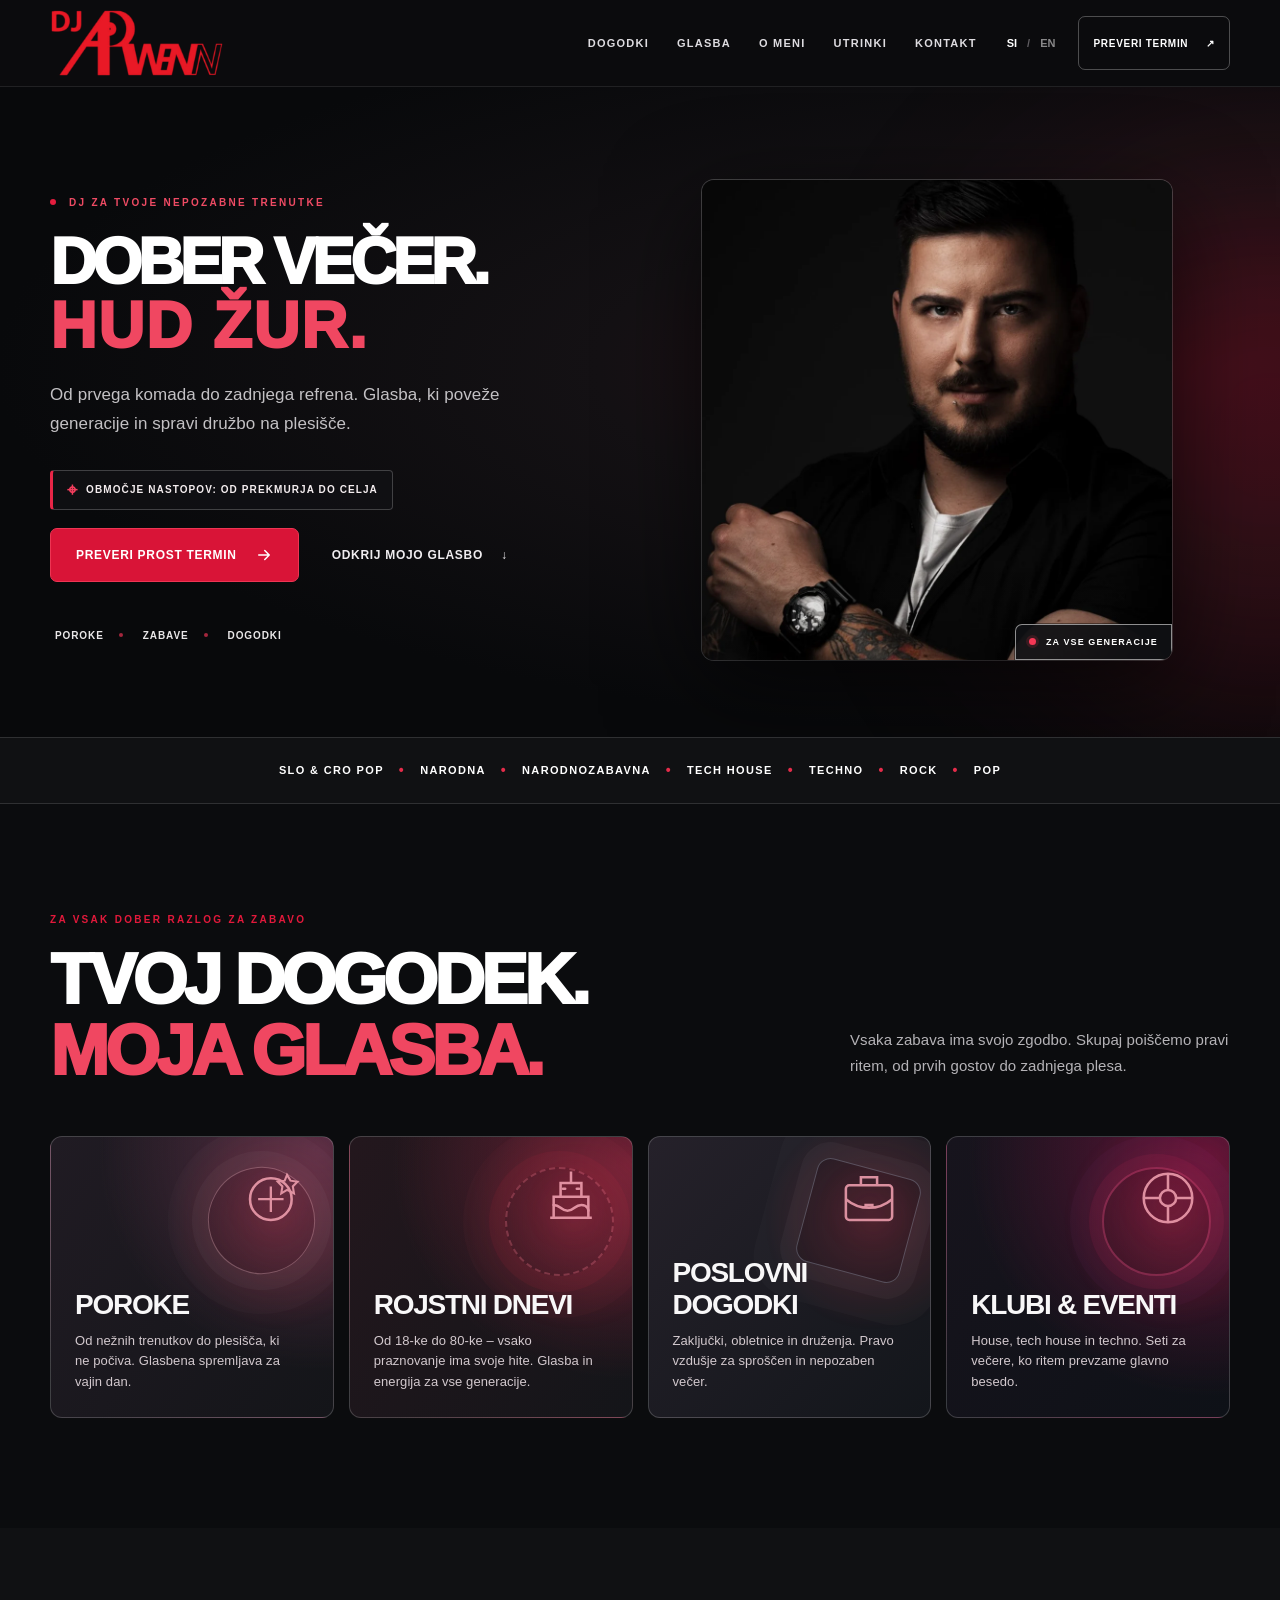
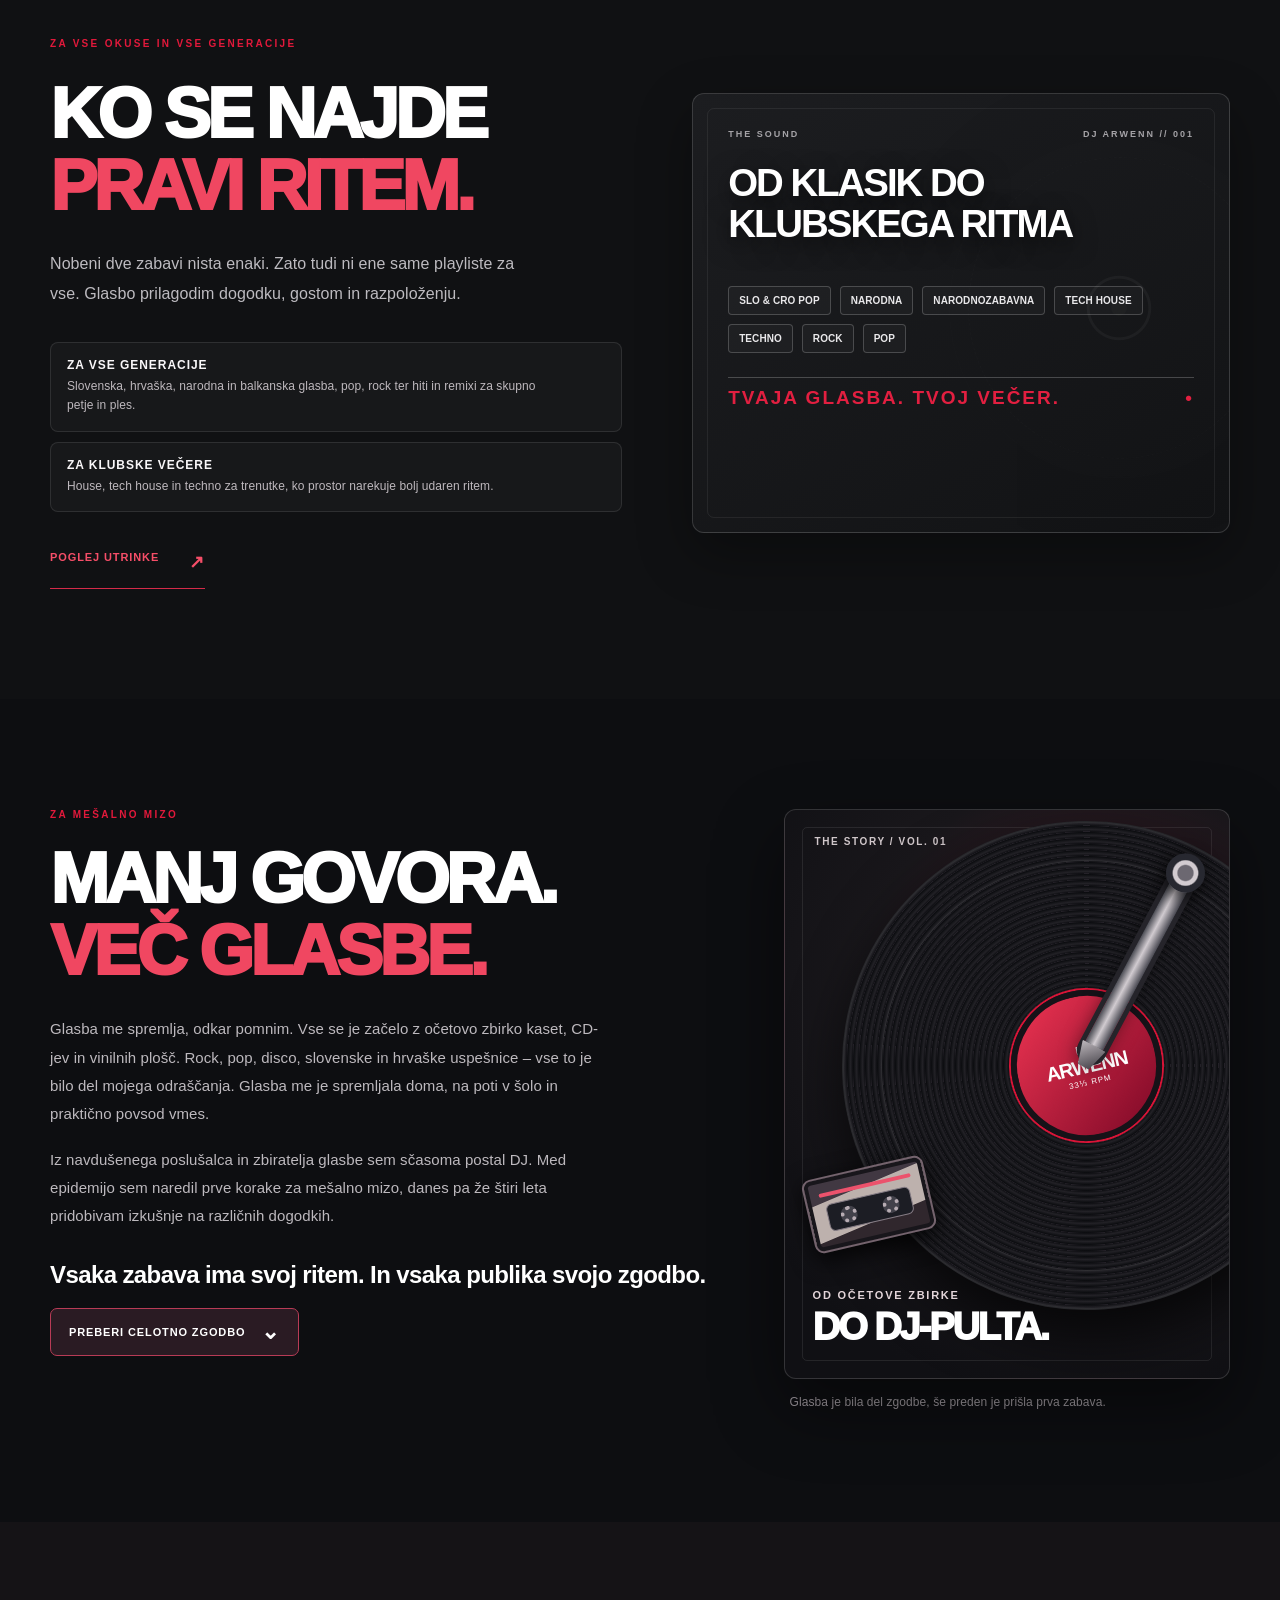
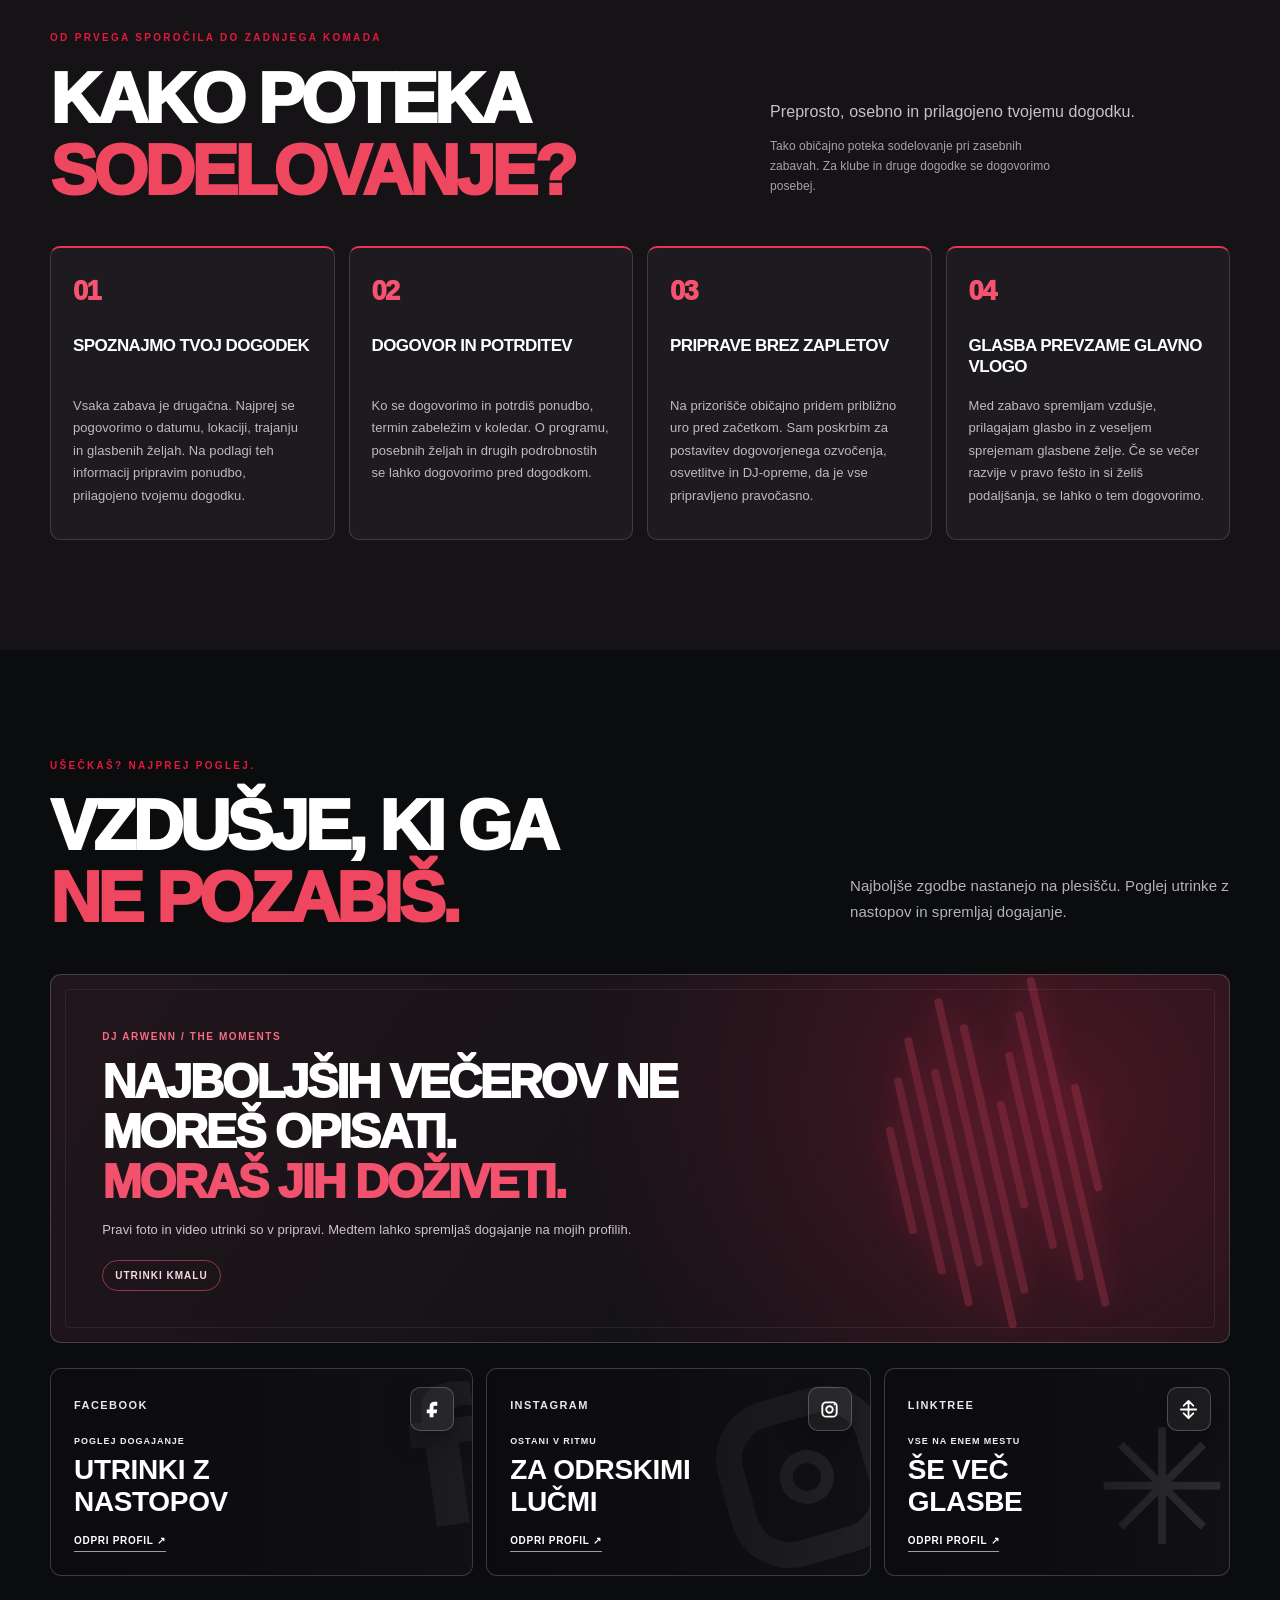
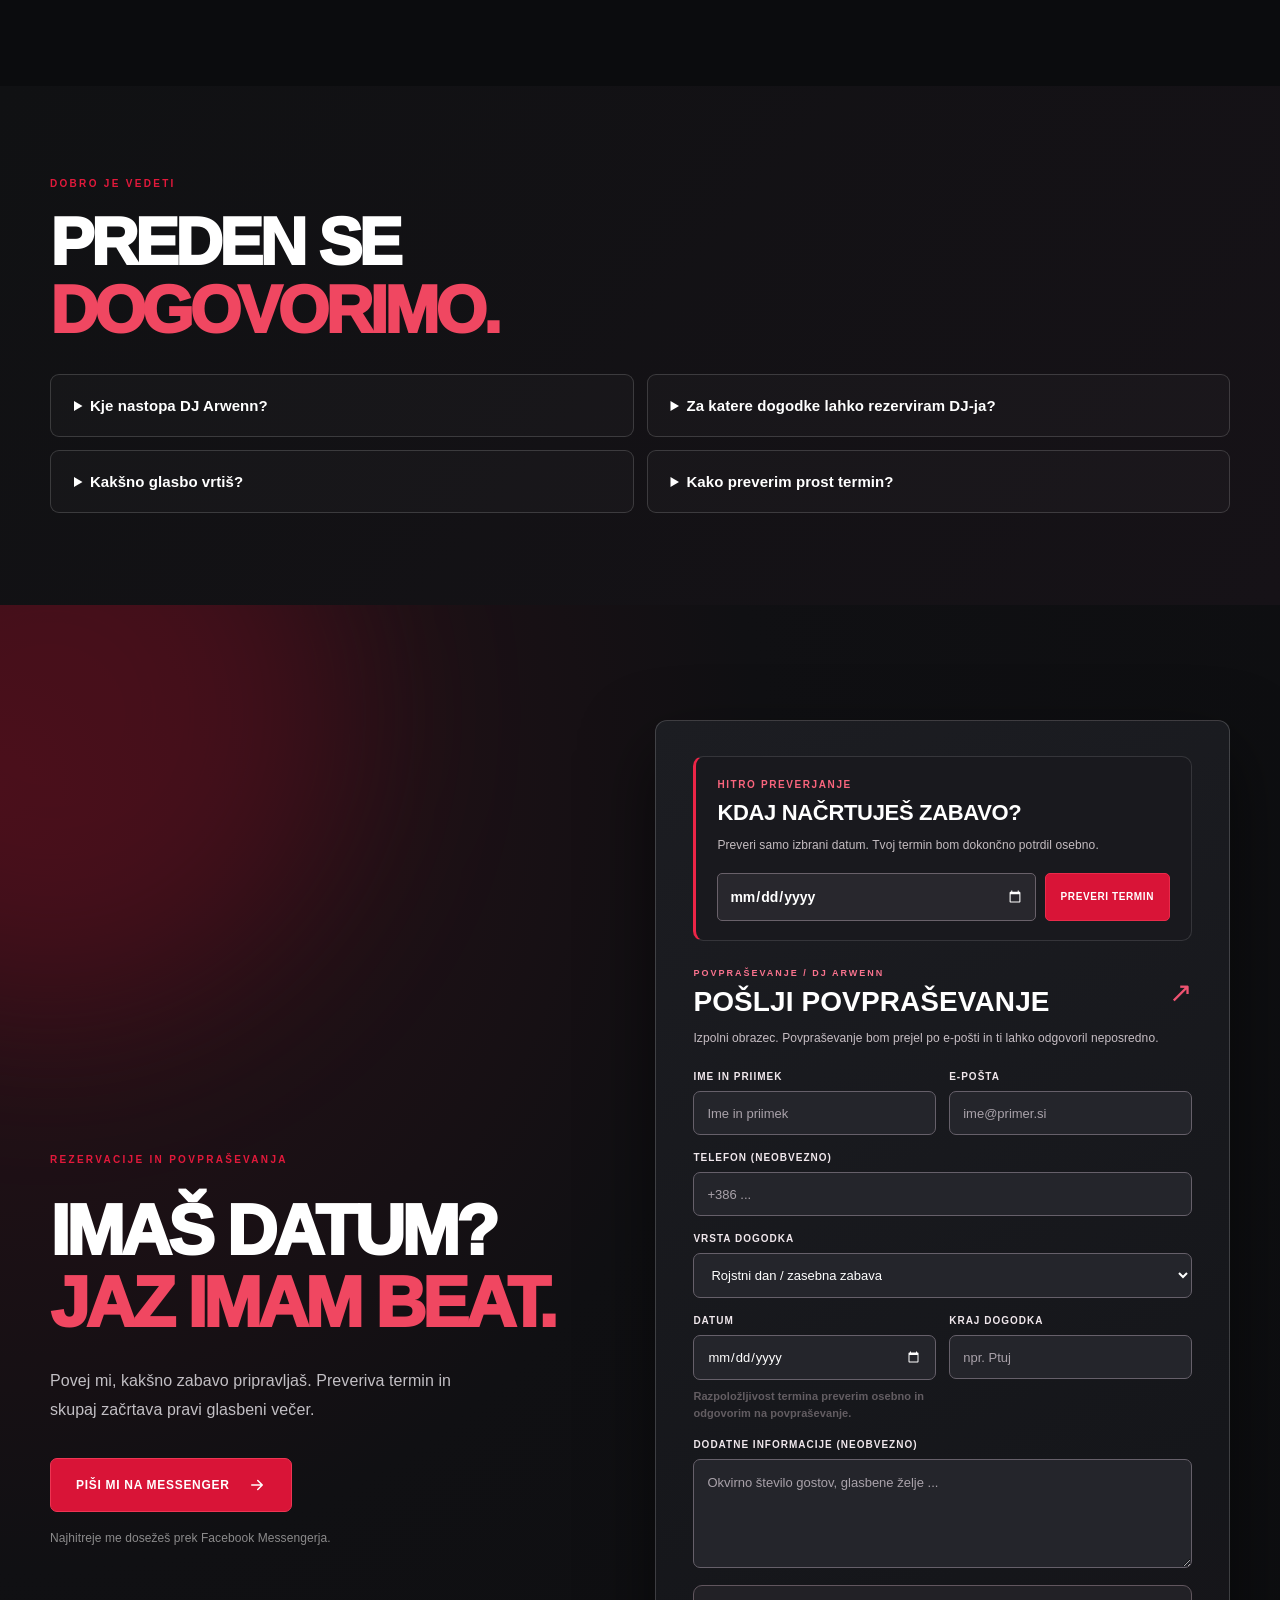
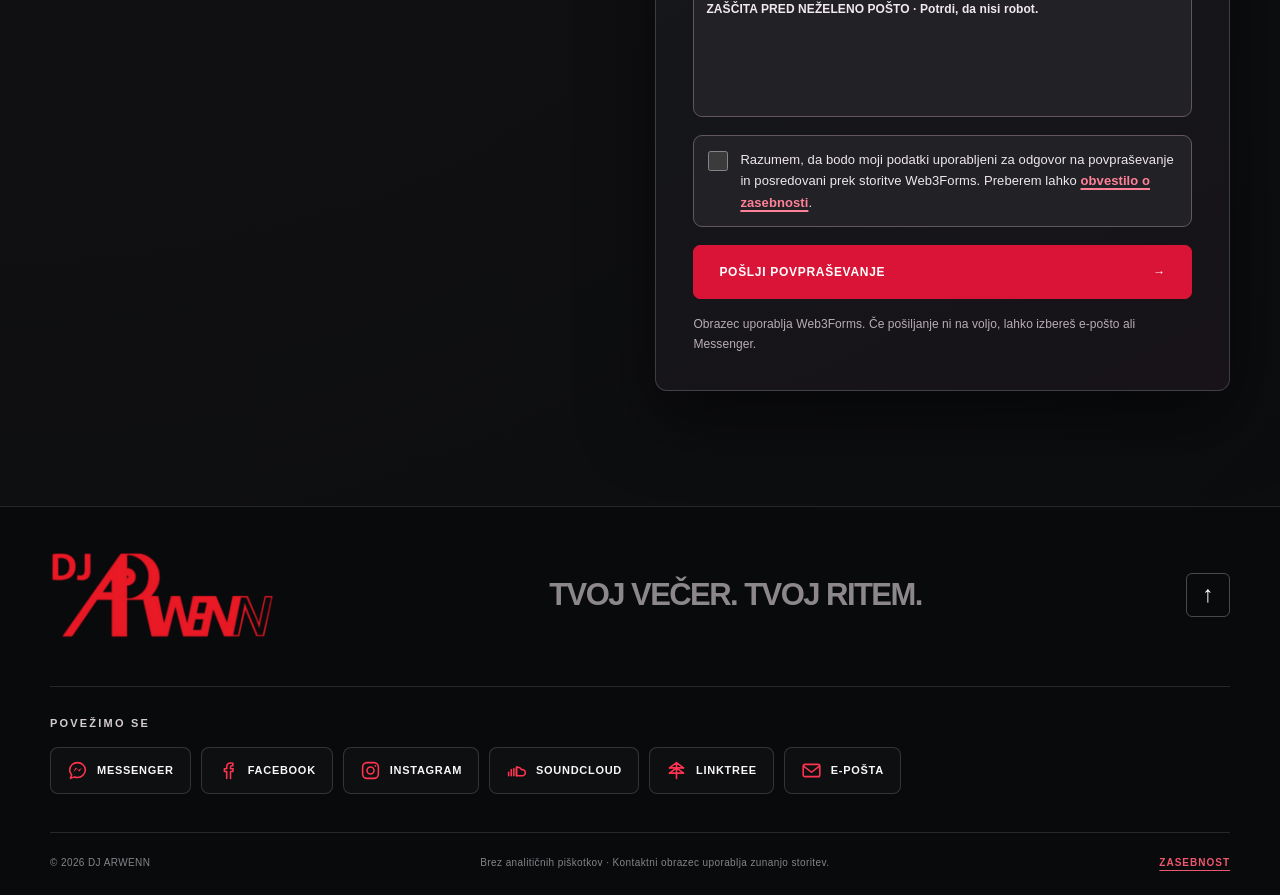
==== commit baa30a88: "Give translated music slogan a dedicated class to prevent typography corruption" ====
--- a/index.html
+++ b/index.html
@@ -98,7 +98,7 @@
         <div class="music-direction"><div><h3 data-t="musicPrivateTitle">ZA VSE GENERACIJE</h3><p data-t="musicPrivateBody">Slovenska, hrvaška, narodna in balkanska glasba, pop, rock ter hiti in remixi za skupno petje in ples.</p></div></div>
         <div class="music-direction"><div><h3 data-t="musicClubTitle">ZA KLUBSKE VEČERE</h3><p data-t="musicClubBody">House, tech house in techno za trenutke, ko prostor narekuje bolj udaren ritem.</p></div></div>
       </div><a href="#utrinki" class="inline-link"><span data-t="musicCta">POGLEJ UTRINKE</span><span aria-hidden="true">↗</span></a></div>
-        <div class="music-panel reveal"><div class="music-ring" aria-hidden="true"><div></div></div><div class="music-panel-top"><span>THE SOUND</span><span>DJ ARWENN // 001</span></div><div class="genre-label" data-t="musicPanelTitle">OD KLASIK DO<br /><span>KLUBSKEGA RITMA</span></div><div class="genre-tags"><span data-t="genreSloCro">SLO &amp; CRO POP</span><span data-t="genreNarodna">NARODNA</span><span data-t="genreNarodnozabavna">NARODNOZABAVNA</span><span data-t="genreTechHouse">TECH HOUSE</span><span data-t="genreTechno">TECHNO</span><span data-t="genreRock">ROCK</span><span data-t="genrePop">POP</span></div><div class="music-panel-foot"><span data-t="musicPanelFoot">TVAJA GLASBA. TVOJ VEČER.</span><span>•</span></div></div>
+        <div class="music-panel reveal"><div class="music-ring" aria-hidden="true"><div></div></div><div class="music-panel-top"><span>THE SOUND</span><span>DJ ARWENN // 001</span></div><div class="genre-label" data-t="musicPanelTitle">OD KLASIK DO<br /><span>KLUBSKEGA RITMA</span></div><div class="genre-tags"><span data-t="genreSloCro">SLO &amp; CRO POP</span><span data-t="genreNarodna">NARODNA</span><span data-t="genreNarodnozabavna">NARODNOZABAVNA</span><span data-t="genreTechHouse">TECH HOUSE</span><span data-t="genreTechno">TECHNO</span><span data-t="genreRock">ROCK</span><span data-t="genrePop">POP</span></div><div class="music-panel-foot"><span class="music-panel-slogan" data-t="musicPanelFoot">TVAJA GLASBA. TVOJ VEČER.</span><span class="music-panel-spark" aria-hidden="true">•</span></div></div>
       </div>
     </section>
 
--- a/premium.css
+++ b/premium.css
@@ -722,3 +722,195 @@
  .mobile-book .mobile-book-action{font-size:9px;gap:7px;padding:10px}
 }
 @media(prefers-reduced-motion:reduce){.teaser-bars i{animation:none!important}}
+
+
+/* DJ Arwenn mobile refinement: real brand imagery, compact editorial panels and dark booking UI. */
+.inquiry-card{
+  background:linear-gradient(155deg,#1c1d22 0%,#15161a 65%,#171318 100%)!important;
+  color:#f8f5f7!important;
+  border:1px solid #ffffff2c!important;
+  box-shadow:0 28px 70px #0008!important;
+  color-scheme:dark;
+}
+.inquiry-card .inquiry-head h3{color:#fff!important}
+.inquiry-card .inquiry-label{color:#fa738e}
+.inquiry-card .inquiry-icon{color:#ef5371}
+.inquiry-card .form-help{color:#c7bec4}
+.inquiry-card .field label{color:#f0e7ec}
+.inquiry-card .field input,
+.inquiry-card .field select,
+.inquiry-card .field textarea,
+.inquiry-card .message-result textarea{
+  background:#24252b!important;color:#fff!important;border:1px solid #66606a!important;
+  border-radius:7px;color-scheme:dark;box-shadow:none;
+}
+.inquiry-card .field input::placeholder,
+.inquiry-card .field textarea::placeholder{color:#a9a2aa}
+.inquiry-card .field input:focus-visible,
+.inquiry-card .field select:focus-visible,
+.inquiry-card .field textarea:focus-visible{outline:2px solid #f35b77;outline-offset:2px;border-color:#f35b77!important}
+.inquiry-card .field input:-webkit-autofill,
+.inquiry-card .field input:-webkit-autofill:hover,
+.inquiry-card .field input:-webkit-autofill:focus{
+  -webkit-text-fill-color:#fff!important;
+  -webkit-box-shadow:0 0 0 1000px #24252b inset!important;
+  caret-color:#fff!important;
+}
+.inquiry-card .inquiry-consent{
+  background:#222126!important;color:#eee8ec!important;border:1px solid #625761!important;
+}
+.inquiry-card .inquiry-consent a{color:#ff8198!important}
+.inquiry-card .inquiry-captcha{
+  background:#222126!important;border:1px solid #61565e!important;
+}
+.inquiry-card .inquiry-captcha-label{color:#f1e9ed!important}
+.inquiry-card .form-help.form-service-note{color:#b8aeb4!important}
+.inquiry-card .form-recovery{background:#302029;color:#f2e9ec;border-color:#98526a}
+.inquiry-card .form-recovery p{color:#f1e8ed}
+.inquiry-card .form-status{background:#2c232b;color:#f8e8ef;border-color:#89516a}
+.inquiry-card .form-status[data-state="loading"]{background:#28272e;color:#f5eff4;border-color:#645e69}
+.inquiry-card .form-status[data-state="success"]{background:#1f352c;color:#ddffea;border-color:#5caa84}
+.inquiry-card .message-result{border-color:#54464f}
+.inquiry-card .availability-check{background:#19191e}
+.inquiry-card .availability-controls input[type=date]{
+  background:#28272d!important;color:#fff!important;border-color:#69616a!important;color-scheme:dark;
+}
+.inquiry-card .availability-controls input[type=date]:focus-visible{outline:2px solid #fc748c;outline-offset:2px}
+
+/* Bold artwork in event tiles, without invented real-event photos. */
+.services-grid .service-card{
+  display:flex;flex-direction:column;justify-content:flex-start;gap:0;
+  min-height:255px;position:relative;isolation:isolate;overflow:hidden;
+  padding:24px;
+  border:1px solid #ffffff2f;border-radius:12px;
+  background:linear-gradient(125deg,#21181d,#15161a 75%);
+}
+.services-grid .service-card:before{
+  display:block;content:"";position:absolute;inset:-10% -20% auto auto;width:80%;height:80%;
+  border-radius:50%;filter:blur(2px);pointer-events:none;z-index:-1;
+  background:radial-gradient(circle,#cf385041 0%,#e02a3e12 48%,transparent 68%);
+}
+.services-grid .service-card:after{
+  content:"";position:absolute;right:18px;top:30px;width:105px;height:105px;
+  border-radius:50%;border:1px solid #ffffff23;box-shadow:0 0 0 16px #ffffff08,0 0 0 40px #ffffff05;
+  z-index:-1;pointer-events:none;
+}
+.services-grid .service-card .card-top{display:flex;justify-content:flex-end;align-items:center;min-height:72px;margin:0 0 22px}
+.services-grid .service-card .card-top svg{
+  width:74px;height:74px;color:#f1a0b0;opacity:.88;
+  filter:drop-shadow(0 5px 18px #f53b5d47);
+}
+.services-grid .service-card>div:last-child{position:relative;z-index:2;margin-top:auto;max-width:95%}
+.services-grid .service-card h3{font-size:clamp(22px,2.3vw,28px);margin:0 0 9px;line-height:1.15}
+.services-grid .service-card p{font-size:13px;line-height:1.6;min-height:0;color:#d3c9ce}
+.services-grid .service-wedding{background:radial-gradient(ellipse at 95% 5%,#582f45 0%,transparent 58%),linear-gradient(125deg,#201b23,#141519)}
+.services-grid .service-wedding:after{border-color:#f7c1cd50;transform:rotate(-17deg);border-radius:50%}
+.services-grid .service-birthday{background:radial-gradient(ellipse at 100% 10%,#6d2035 0%,transparent 60%),linear-gradient(125deg,#23171d,#141519)}
+.services-grid .service-birthday:after{border:2px dashed #f2738950;box-shadow:0 0 0 16px #e6385311,0 0 0 42px #ff637807}
+.services-grid .service-business{background:linear-gradient(135deg,#25212a,#13161b)}
+.services-grid .service-business:after{border-radius:14px;transform:rotate(15deg);border-color:#b3c0d550}
+.services-grid .service-club{background:radial-gradient(ellipse at 93% 7%,#5e1437 0%,transparent 65%),linear-gradient(130deg,#17141d,#0e1117)}
+.services-grid .service-club:after{border:2px solid #ef4d8759;box-shadow:0 0 0 13px #e5306517,0 0 0 32px #a642b90b}
+
+/* Restore real platform icons previously hidden by a legacy !important rule. */
+.moments .moment-card .moment-icon{
+  display:grid!important;
+  position:absolute;top:18px;right:18px;z-index:4;
+  width:44px;height:44px;background:#ffffff0d;border:1px solid #ffffff38;
+  border-radius:10px;place-items:center;
+}
+.moments .moment-card .moment-icon svg{width:23px;height:23px}
+.moments .moments-grid{gap:13px;margin-top:25px}
+.moments .moment-card,.moments .moment-link{
+  height:auto!important;min-height:208px!important;padding:23px!important;
+  justify-content:flex-start!important;gap:0;
+}
+.moments .moment-card .moment-top{font-size:11px;letter-spacing:.13em;margin:7px 50px 16px 0}
+.moments .moment-card .moment-content{margin-top:auto;max-width:100%;z-index:3}
+.moments .moment-card .moment-category{font-size:9px;letter-spacing:.11em;margin-bottom:8px}
+.moments .moment-card .moment-content h3{
+  font-size:clamp(22px,2.2vw,28px)!important;line-height:1.13!important;
+  max-width:72%!important;margin-bottom:13px!important;text-wrap:balance;
+}
+.moments .moment-card .moment-button{font-size:10px;padding-bottom:5px}
+.moments .moment-card .moment-watermark{font-size:185px;top:0;right:0;opacity:.2}
+.moments .moment-card .ig-orb{width:170px;height:170px;top:23px;right:-22px;border-width:26px;opacity:.48}
+.moments .moment-card .ig-orb:before{inset:32px;border-width:13px}
+.moments .moment-card .link-orb{font-size:160px;top:40px;right:0;opacity:.5}
+
+/* Native disclosure keeps the approved full story intact, without page-long initial scrolling. */
+.about-expand{max-width:67ch;margin:8px 0 0}
+.about-read-more{
+  display:inline-flex;align-items:center;gap:16px;cursor:pointer;list-style:none;
+  color:#fff;background:#2a1b23;border:1px solid #b83b56;
+  border-radius:7px;min-height:48px;padding:11px 18px;
+  font-size:11px;font-weight:900;letter-spacing:.08em;
+}
+.about-read-more::-webkit-details-marker{display:none}
+.about-read-more:hover{background:#38202b}
+.about-read-more:focus-visible{outline:3px solid #fd748d;outline-offset:3px}
+.about-read-more .hide-label,.about-expand[open] .show-label{display:none}
+.about-expand[open] .hide-label{display:inline}
+.about-chevron{font-size:22px;line-height:1;transition:transform .2s}
+.about-expand[open] .about-chevron{transform:rotate(180deg)}
+.about-extra{padding:24px 0 0}
+.about-extra>p{color:#bdb9be;font-size:15px;line-height:1.87;margin:0 0 18px}
+.about-extra .about-emphasis{color:#fff;font-weight:850;font-size:clamp(18px,2vw,24px);line-height:1.4;margin:24px 0 16px}
+.about-extra .about-signature{color:#f6617a;font-size:15px;font-weight:850;letter-spacing:.02em}
+.about-extra .about-quote{margin:13px 0 18px}
+
+/* Small turntable/cassette details extend the vinyl story without dominating it. */
+.about-record-scene{isolation:isolate}
+.about-record{z-index:1}
+.turntable-tonearm{
+  position:absolute;top:9%;right:8%;width:20px;height:39%;z-index:2;
+  border-radius:12px;background:linear-gradient(90deg,#4a4b53,#d1cbd0 45%,#484851);
+  box-shadow:0 0 0 5px #25242a,0 6px 20px #000a;transform:rotate(28deg);
+  transform-origin:50% 8%;
+}
+.turntable-tonearm:before{content:"";position:absolute;top:-8px;left:-10px;width:39px;height:39px;border-radius:50%;background:radial-gradient(circle,#6c6871 0 27%,#d2cbd0 32% 44%,#272830 49%);box-shadow:0 5px 18px #000b}
+.turntable-tonearm span{position:absolute;left:-3px;bottom:-9px;width:26px;height:24px;background:linear-gradient(135deg,#beb8bd,#39363d);clip-path:polygon(0 0,100% 0,74% 100%,27% 100%);box-shadow:0 5px 12px #0009}
+.retro-cassette{
+  position:absolute;left:5%;bottom:24%;width:124px;height:75px;z-index:3;
+  transform:rotate(-13deg);border:2px solid #74636d;border-radius:9px;
+  background:linear-gradient(170deg,#413842 0 28%,#bdb1ad 29% 69%,#30272d 70%);
+  box-shadow:0 7px 23px #000c, inset 0 0 0 4px #18161b;
+}
+.cassette-window{display:flex;justify-content:space-evenly;align-items:center;gap:13px;position:absolute;left:17px;right:17px;top:26px;height:28px;background:#1c1d24;border-radius:6px;border:1px solid #857c85}
+.cassette-window span{display:block;width:17px;height:17px;border:4px dotted #b7acb3;background:#42414a;border-radius:50%}
+.cassette-line{position:absolute;left:13px;right:13px;top:14px;height:4px;background:#ec526c;border-radius:2px}
+.record-bottom{z-index:5}
+
+/* Tidy up mobile hierarchy without changing contact or booking logic. */
+@media(max-width:650px){
+  .section{padding-top:66px;padding-bottom:70px}
+  .services-grid{margin-top:29px;gap:12px}
+  .services-grid .service-card{min-height:180px!important;padding:19px 19px 20px!important}
+  .services-grid .service-card .card-top{min-height:51px;margin:0 0 10px}
+  .services-grid .service-card .card-top svg{width:55px;height:55px}
+  .services-grid .service-card:after{width:88px;height:88px;top:23px}
+  .services-grid .service-card h3{font-size:24px}
+  .services-grid .service-card p{font-size:12px;line-height:1.55;max-width:33ch}
+  .moments .moment-card,.moments .moment-link{min-height:190px!important;padding:19px 20px!important}
+  .moments .moment-card .moment-top{margin:0 55px 14px 0}
+  .moments .moment-card .moment-content h3{font-size:clamp(21px,6vw,26px)!important;max-width:80%!important;margin-bottom:12px!important}
+  .moments .moment-card .moment-icon{width:41px;height:41px;top:16px;right:16px}
+  .moments .moment-card .moment-icon svg{width:21px;height:21px}
+  .about-extra>p{font-size:14px;line-height:1.78}
+  .turntable-tonearm{width:14px;top:10%;right:10%;height:34%}
+  .turntable-tonearm:before{width:29px;height:29px;left:-8px}
+  .retro-cassette{width:101px;height:62px;left:4%;bottom:25%}
+  .cassette-window{top:23px;left:12px;right:12px;height:21px}
+  .cassette-window span{width:15px;height:15px;border-width:3px}
+  .cassette-line{top:13px}
+  .music-direction{gap:10px}
+  .mobile-book{min-height:55px!important;padding:8px 13px!important}
+  .mobile-book .mobile-book-brand img{max-width:77px;height:29px}
+  .mobile-book .mobile-book-action{font-size:9px;padding:10px 11px}
+  .inquiry-card{padding:22px 17px!important}
+}
+@media(max-width:380px){
+  .moments .moment-card .moment-content h3{font-size:21px!important}
+  .mobile-book .mobile-book-action{padding:10px 8px}
+}
+@media(prefers-reduced-motion:reduce){.about-chevron{transition:none}}
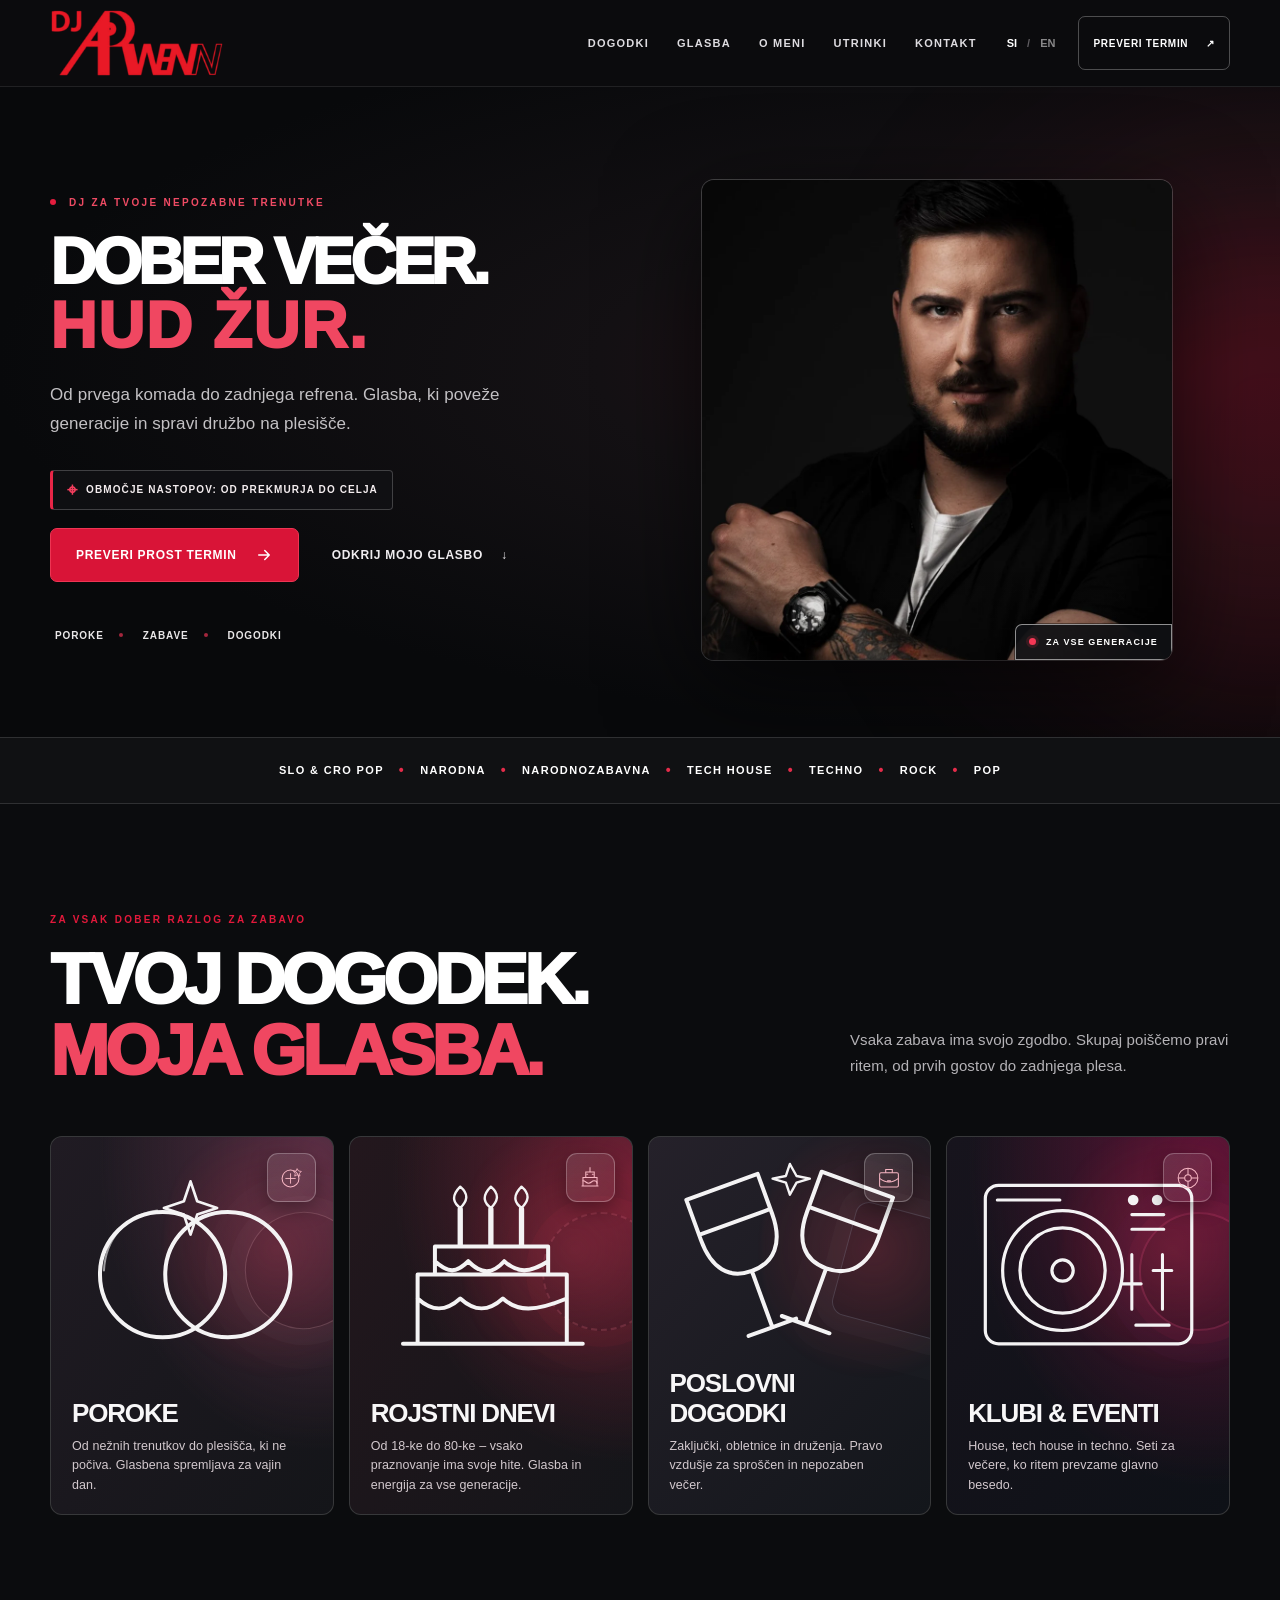
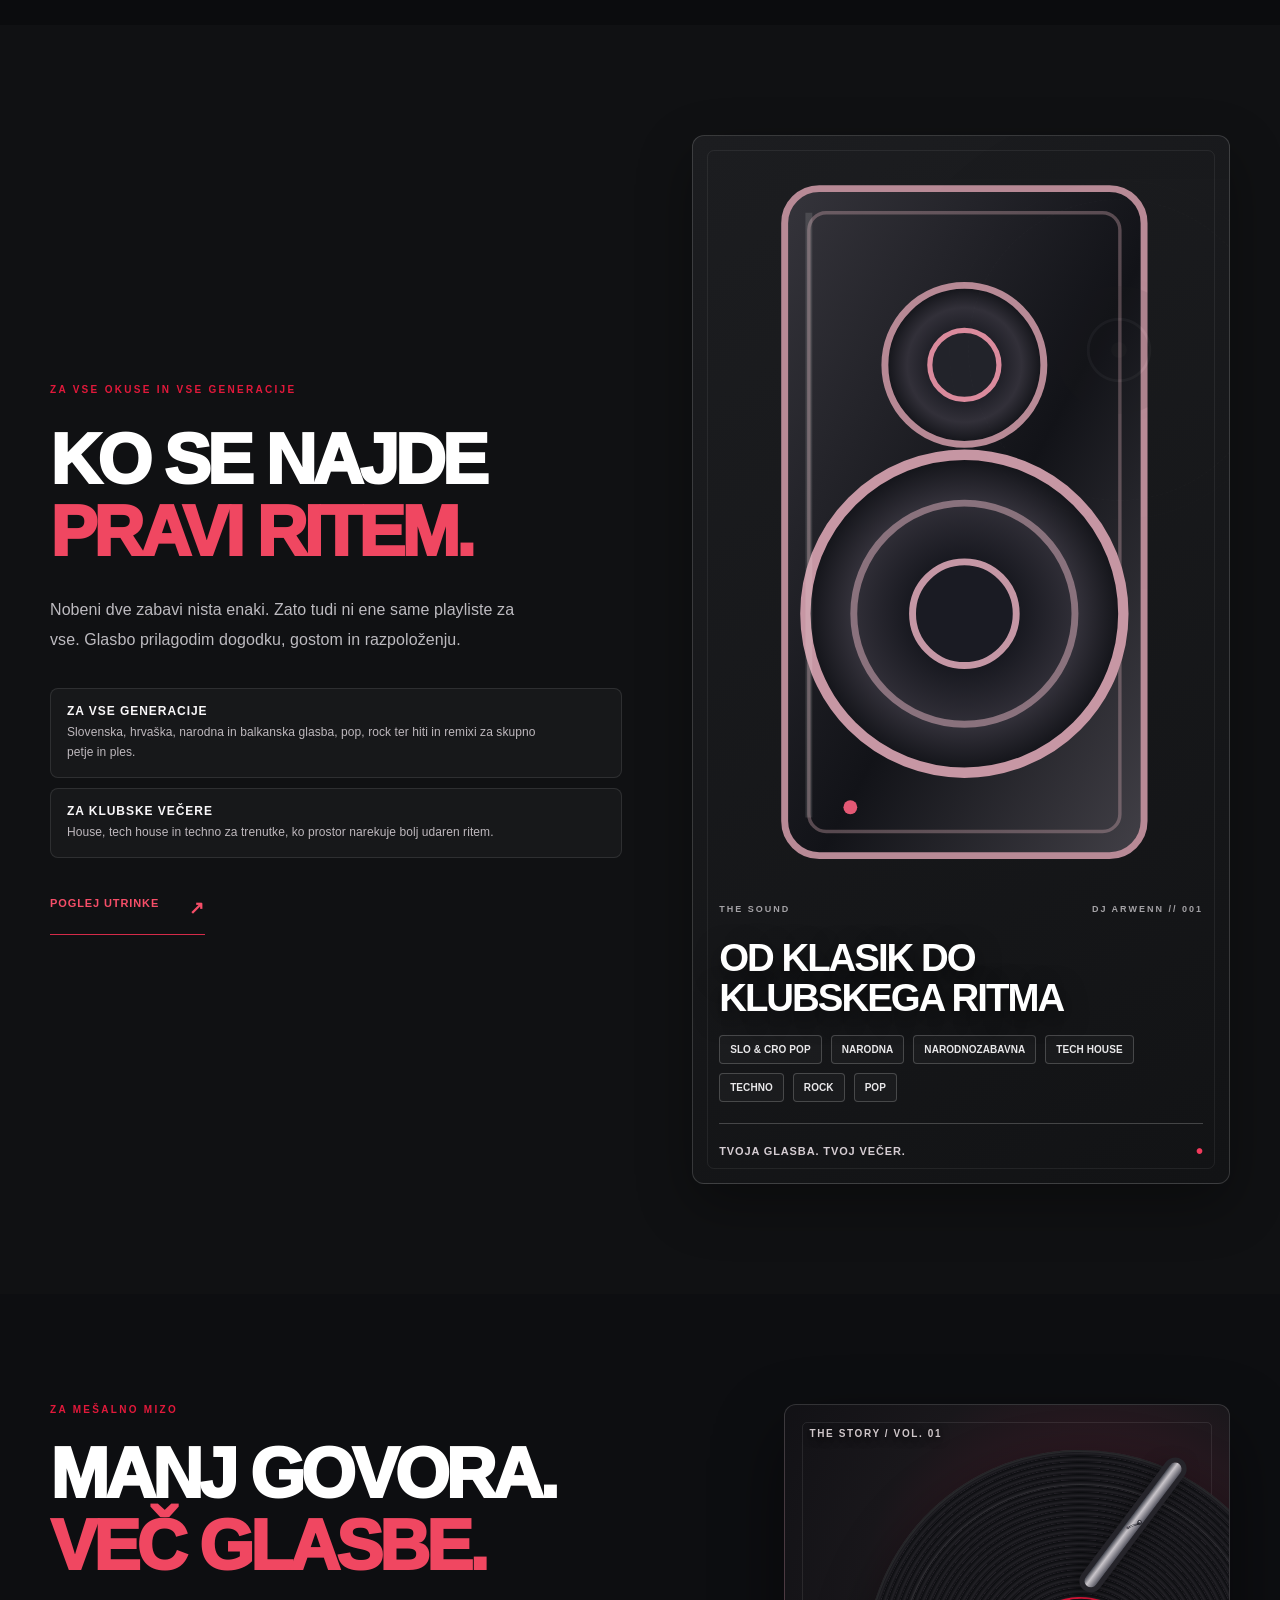
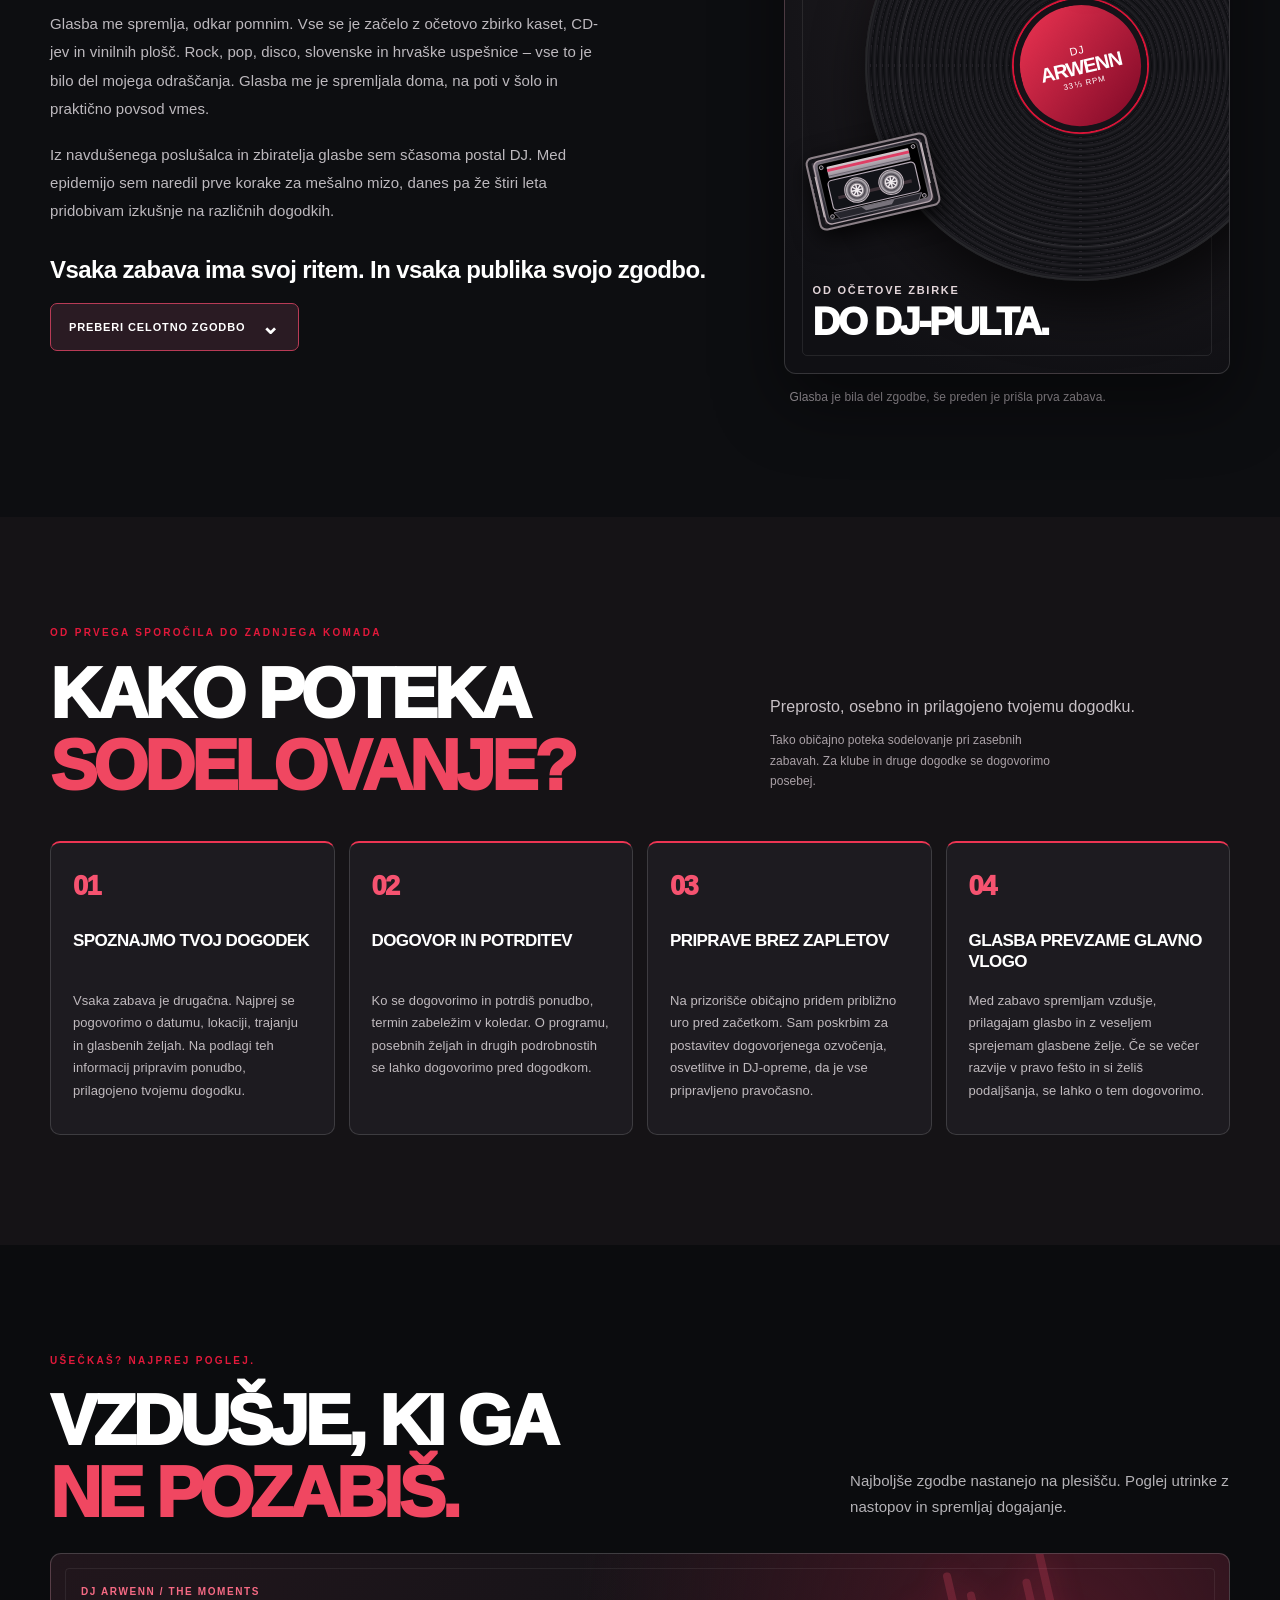
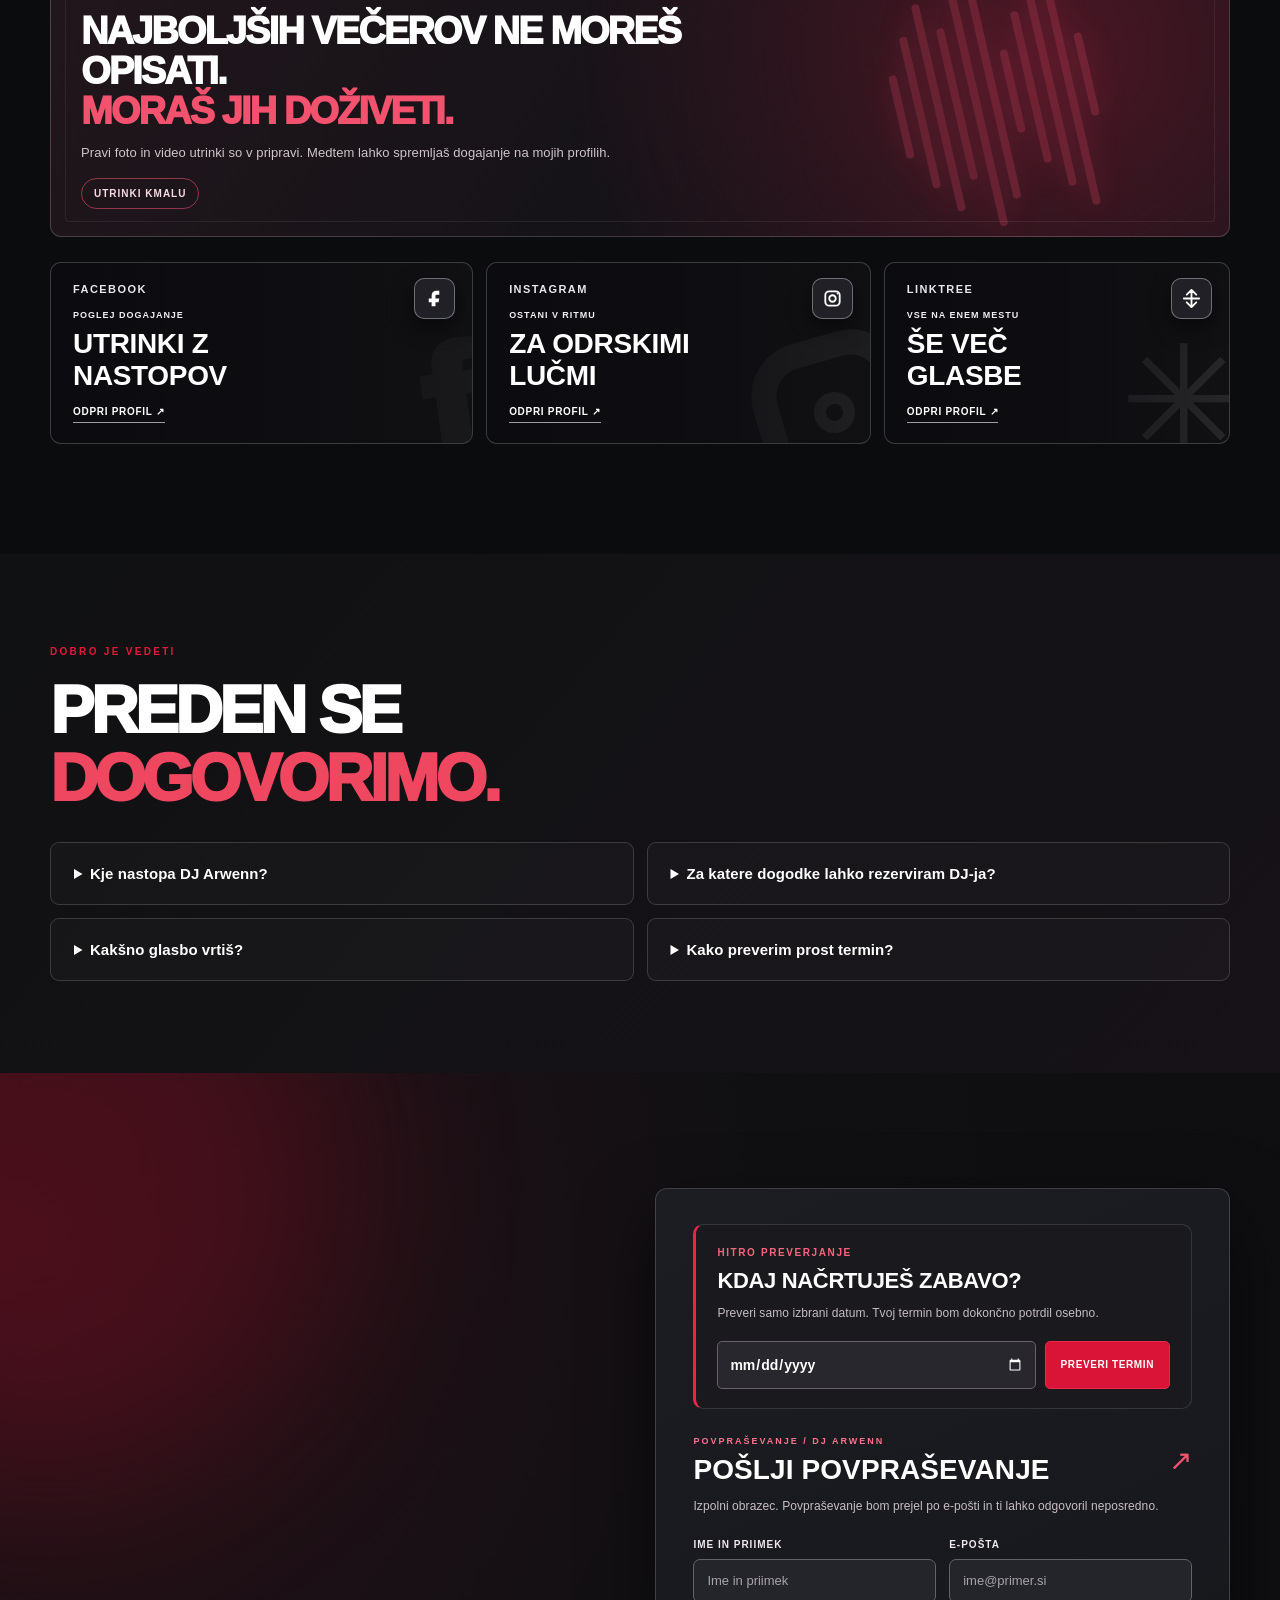
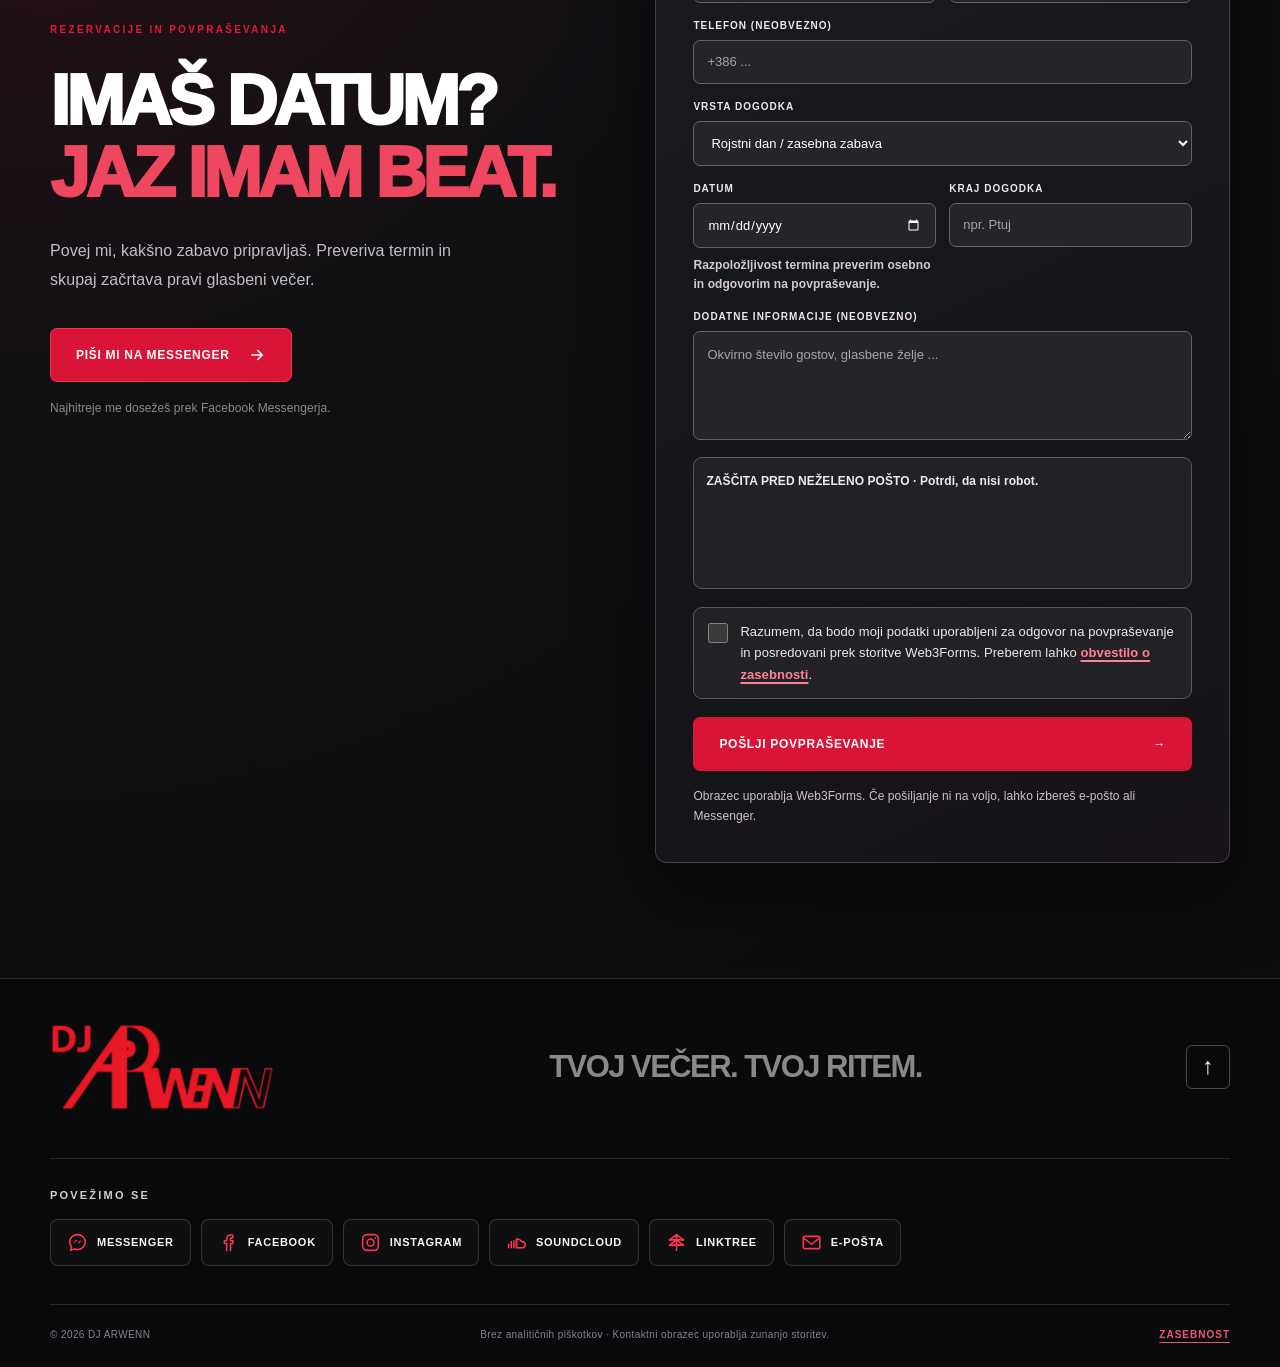
==== commit c64571f7: "Fix music label and add contextual vectors for events, speaker and record details" ====
--- a/index.html
+++ b/index.html
@@ -83,10 +83,10 @@
       <div class="container">
         <div class="section-intro reveal"><div class="section-kicker"><span data-t="servicesKicker">ZA VSAK DOBER RAZLOG ZA ZABAVO</span></div><div class="split-title"><h2 id="services-title" data-t="servicesTitle">TVOJ DOGODEK.<br /><em>MOJA GLASBA.</em></h2><p data-t="servicesLead">Vsaka zabava ima svojo zgodbo. Skupaj poiščemo pravi ritem, od prvih gostov do zadnjega plesa.</p></div></div>
         <div class="services-grid">
-          <article class="service-card service-wedding reveal"><div class="card-top"><svg viewBox="0 0 64 64" fill="none" aria-hidden="true"><path d="M13 33c0-10 8-18 18-18s18 8 18 18-8 18-18 18-18-8-18-18Z" stroke="currentColor" stroke-width="2.2"/><path d="M31 22v22M20 33h22" stroke="currentColor" stroke-width="2"/><path d="M45 12l3 5 6 1-4 4 1 6-6-3-5 3 1-6-4-4 6-1 2-5Z" stroke="currentColor" stroke-width="1.8"/></svg></div><div><h3 data-t="service1Title">POROKE</h3><p data-t="service1Body">Od nežnih trenutkov do plesišča, ki ne počiva. Glasbena spremljava za vajin dan.</p></div></article>
-          <article class="service-card service-birthday reveal"><div class="card-top"><svg viewBox="0 0 64 64" fill="none" aria-hidden="true"><path d="M14 49h36M17 49V31h30v18M23 31V19h18v12M32 19V9" stroke="currentColor" stroke-width="2.2"/><path d="M17 38c6 0 6 5 12 5s6-5 12-5 6 5 6 5M25 24h2m10 0h2" stroke="currentColor" stroke-width="2.2" stroke-linecap="round"/></svg></div><div><h3 data-t="service2Title">ROJSTNI DNEVI</h3><p data-t="service2Body">Od 18-ke do 80-ke – vsako praznovanje ima svoje hite. Glasba in energija za vse generacije.</p></div></article>
-          <article class="service-card service-business reveal"><div class="card-top"><svg viewBox="0 0 64 64" fill="none" aria-hidden="true"><rect x="12" y="21" width="40" height="30" rx="3" stroke="currentColor" stroke-width="2.2"/><path d="M25 21v-7h14v7M12 33c12 10 28 10 40 0M28 38h8" stroke="currentColor" stroke-width="2.2"/></svg></div><div><h3 data-t="service3Title">POSLOVNI DOGODKI</h3><p data-t="service3Body">Zaključki, obletnice in druženja. Pravo vzdušje za sproščen in nepozaben večer.</p></div></article>
-          <article class="service-card service-club reveal"><div class="card-top"><svg viewBox="0 0 64 64" fill="none" aria-hidden="true"><circle cx="32" cy="32" r="21" stroke="currentColor" stroke-width="2.2"/><circle cx="32" cy="32" r="7" stroke="currentColor" stroke-width="2.2"/><path d="M32 11v14M53 32H39M32 53V39M11 32h14" stroke="currentColor" stroke-width="2.2"/></svg></div><div><h3 data-t="service4Title">KLUBI &amp; EVENTI</h3><p data-t="service4Body">House, tech house in techno. Seti za večere, ko ritem prevzame glavno besedo.</p></div></article>
+          <article class="service-card service-wedding reveal"><div class="card-top"><svg viewBox="0 0 64 64" fill="none" aria-hidden="true"><path d="M13 33c0-10 8-18 18-18s18 8 18 18-8 18-18 18-18-8-18-18Z" stroke="currentColor" stroke-width="2.2"/><path d="M31 22v22M20 33h22" stroke="currentColor" stroke-width="2"/><path d="M45 12l3 5 6 1-4 4 1 6-6-3-5 3 1-6-4-4 6-1 2-5Z" stroke="currentColor" stroke-width="1.8"/></svg></div><svg class="service-art" viewBox="0 0 180 160" fill="none" stroke="currentColor" stroke-width="3" stroke-linecap="round" stroke-linejoin="round" aria-hidden="true" focusable="false"><circle cx="68" cy="89" r="47"/><circle cx="117" cy="89" r="47"/><path d="m89 19 5 15 15 5-15 5-5 15-5-15-15-5 15-5 5-15Z" stroke-width="2"/><path d="M64 41c-24 3-39 22-40 45" stroke-width="1.5" opacity=".6"/></svg><div><h3 data-t="service1Title">POROKE</h3><p data-t="service1Body">Od nežnih trenutkov do plesišča, ki ne počiva. Glasbena spremljava za vajin dan.</p></div></article>
+          <article class="service-card service-birthday reveal"><div class="card-top"><svg viewBox="0 0 64 64" fill="none" aria-hidden="true"><path d="M14 49h36M17 49V31h30v18M23 31V19h18v12M32 19V9" stroke="currentColor" stroke-width="2.2"/><path d="M17 38c6 0 6 5 12 5s6-5 12-5 6 5 6 5M25 24h2m10 0h2" stroke="currentColor" stroke-width="2.2" stroke-linecap="round"/></svg></div><svg class="service-art" viewBox="0 0 180 160" fill="none" stroke="currentColor" stroke-width="3" stroke-linecap="round" stroke-linejoin="round" aria-hidden="true" focusable="false"><path d="M24 141h135M35 141V89h112v52M48 89V68h85v21M48 79c10 9 16 9 25 0 10 10 18 10 27 0 10 9 19 9 33 0M35 107c11 10 21 10 32 0 11 10 21 10 32 0 11 10 24 10 48 0"/><path d="M67 67V40M90 67V40M113 67V40" stroke-width="4"/><path d="M67 23c-8 8-4 13 0 16 5-5 7-10 0-16ZM90 23c-8 8-4 13 0 16 5-5 7-10 0-16ZM113 23c-8 8-4 13 0 16 5-5 7-10 0-16Z" stroke-width="1.8"/></svg><div><h3 data-t="service2Title">ROJSTNI DNEVI</h3><p data-t="service2Body">Od 18-ke do 80-ke – vsako praznovanje ima svoje hite. Glasba in energija za vse generacije.</p></div></article>
+          <article class="service-card service-business reveal"><div class="card-top"><svg viewBox="0 0 64 64" fill="none" aria-hidden="true"><rect x="12" y="21" width="40" height="30" rx="3" stroke="currentColor" stroke-width="2.2"/><path d="M25 21v-7h14v7M12 33c12 10 28 10 40 0M28 38h8" stroke="currentColor" stroke-width="2.2"/></svg></div><svg class="service-art" viewBox="0 0 180 160" fill="none" stroke="currentColor" stroke-width="3" stroke-linecap="round" stroke-linejoin="round" aria-hidden="true" focusable="false"><g transform="rotate(-20 63 73)"><path d="M29 18h57v32c0 23-11 35-29 35S29 73 29 50V18ZM29 46h57M57 85v45M38 130h38"/></g><g transform="rotate(20 121 74)"><path d="M93 18h57v32c0 23-11 35-29 35S93 73 93 50V18ZM93 46h57M121 85v45M102 130h38"/></g><path d="m90 6 5 9 10 2-10 3-5 9-3-9-10-3 10-2 3-9" stroke-width="1.8"/></svg><div><h3 data-t="service3Title">POSLOVNI DOGODKI</h3><p data-t="service3Body">Zaključki, obletnice in druženja. Pravo vzdušje za sproščen in nepozaben večer.</p></div></article>
+          <article class="service-card service-club reveal"><div class="card-top"><svg viewBox="0 0 64 64" fill="none" aria-hidden="true"><circle cx="32" cy="32" r="21" stroke="currentColor" stroke-width="2.2"/><circle cx="32" cy="32" r="7" stroke="currentColor" stroke-width="2.2"/><path d="M32 11v14M53 32H39M32 53V39M11 32h14" stroke="currentColor" stroke-width="2.2"/></svg></div><svg class="service-art" viewBox="0 0 180 160" fill="none" stroke="currentColor" stroke-width="2.4" stroke-linecap="round" stroke-linejoin="round" aria-hidden="true" focusable="false"><rect x="13" y="22" width="155" height="119" rx="10"/><circle cx="71" cy="86" r="45"/><circle cx="71" cy="86" r="32"/><circle cx="71" cy="86" r="8"/><path d="M123 44h24M123 55h24M123 74v41M146 74v41M116 96h14M139 86h14M126 127h25M22 33h47" stroke-width="2.3"/><circle cx="124" cy="33" r="4" fill="currentColor" stroke="none"/><circle cx="142" cy="33" r="4" fill="currentColor" stroke="none"/></svg><div><h3 data-t="service4Title">KLUBI &amp; EVENTI</h3><p data-t="service4Body">House, tech house in techno. Seti za večere, ko ritem prevzame glavno besedo.</p></div></article>
         </div>
       </div>
     </section>
@@ -98,7 +98,7 @@
         <div class="music-direction"><div><h3 data-t="musicPrivateTitle">ZA VSE GENERACIJE</h3><p data-t="musicPrivateBody">Slovenska, hrvaška, narodna in balkanska glasba, pop, rock ter hiti in remixi za skupno petje in ples.</p></div></div>
         <div class="music-direction"><div><h3 data-t="musicClubTitle">ZA KLUBSKE VEČERE</h3><p data-t="musicClubBody">House, tech house in techno za trenutke, ko prostor narekuje bolj udaren ritem.</p></div></div>
       </div><a href="#utrinki" class="inline-link"><span data-t="musicCta">POGLEJ UTRINKE</span><span aria-hidden="true">↗</span></a></div>
-        <div class="music-panel reveal"><div class="music-ring" aria-hidden="true"><div></div></div><div class="music-panel-top"><span>THE SOUND</span><span>DJ ARWENN // 001</span></div><div class="genre-label" data-t="musicPanelTitle">OD KLASIK DO<br /><span>KLUBSKEGA RITMA</span></div><div class="genre-tags"><span data-t="genreSloCro">SLO &amp; CRO POP</span><span data-t="genreNarodna">NARODNA</span><span data-t="genreNarodnozabavna">NARODNOZABAVNA</span><span data-t="genreTechHouse">TECH HOUSE</span><span data-t="genreTechno">TECHNO</span><span data-t="genreRock">ROCK</span><span data-t="genrePop">POP</span></div><div class="music-panel-foot"><span class="music-panel-slogan" data-t="musicPanelFoot">TVAJA GLASBA. TVOJ VEČER.</span><span class="music-panel-spark" aria-hidden="true">•</span></div></div>
+        <div class="music-panel reveal"><svg class="music-speaker-art" viewBox="0 0 140 215" fill="none" stroke-linejoin="round" aria-hidden="true" focusable="false"><defs><linearGradient id="speaker-shell" x1="0" y1="0" x2="1" y2="1"><stop stop-color="#35343b"/><stop offset=".55" stop-color="#121318"/><stop offset="1" stop-color="#424047"/></linearGradient><radialGradient id="speaker-cone"><stop stop-color="#252630"/><stop offset=".3" stop-color="#15161d"/><stop offset=".72" stop-color="#323039"/><stop offset="1" stop-color="#111217"/></radialGradient></defs><rect x="19" y="8" width="104" height="193" rx="10" fill="url(#speaker-shell)" stroke="#b88a96" stroke-width="2"/><rect x="26" y="15" width="90" height="179" rx="5" stroke="#d7acb6" stroke-opacity=".35"/><circle cx="71" cy="59" r="23" fill="url(#speaker-cone)" stroke="#b88a96" stroke-width="2"/><circle cx="71" cy="59" r="10" fill="#22232a" stroke="#db8b9d" stroke-width="1.5"/><circle cx="71" cy="131" r="46" fill="url(#speaker-cone)" stroke="#c797a4" stroke-width="3"/><circle cx="71" cy="131" r="32" stroke="#d4aab6" stroke-opacity=".55" stroke-width="2"/><circle cx="71" cy="131" r="15" fill="#1a1b23" stroke="#c597a5" stroke-width="2"/><path d="M26 15v175" stroke="#fff" stroke-opacity=".12" stroke-width="2"/><circle cx="38" cy="187" r="2" fill="#e45975"/></svg><div class="music-ring" aria-hidden="true"><div></div></div><div class="music-panel-top"><span>THE SOUND</span><span>DJ ARWENN // 001</span></div><div class="genre-label" data-t="musicPanelTitle">OD KLASIK DO<br /><span>KLUBSKEGA RITMA</span></div><div class="genre-tags"><span data-t="genreSloCro">SLO &amp; CRO POP</span><span data-t="genreNarodna">NARODNA</span><span data-t="genreNarodnozabavna">NARODNOZABAVNA</span><span data-t="genreTechHouse">TECH HOUSE</span><span data-t="genreTechno">TECHNO</span><span data-t="genreRock">ROCK</span><span data-t="genrePop">POP</span></div><div class="music-panel-foot"><span class="music-panel-slogan" data-t="musicPanelFoot">TVOJA GLASBA. TVOJ VEČER.</span><span class="music-panel-spark" aria-hidden="true">•</span></div></div>
       </div>
     </section>
 
@@ -125,8 +125,8 @@
       <aside class="about-visual reveal" aria-label="Glasba skozi generacije">
         <div class="about-record-scene" role="img" aria-label="Stilizirana gramofonska plošča kot spomin na začetke glasbene zgodbe">
           <div class="about-record"><div class="about-record-label"><span>DJ</span><strong>ARWENN</strong><small>33⅓ RPM</small></div></div>
-          <div class="turntable-tonearm" aria-hidden="true"><span></span></div>
-          <div class="retro-cassette" aria-hidden="true"><div class="cassette-window"><span></span><span></span></div><div class="cassette-line"></div></div>
+          <svg class="turntable-tonearm" viewBox="0 0 160 205" role="presentation" aria-hidden="true" focusable="false"><defs><linearGradient id="arm-steel" x1="0" y1="0" x2="1" y2="0"><stop stop-color="#414550"/><stop offset=".28" stop-color="#f2eef0"/><stop offset=".54" stop-color="#9795a0"/><stop offset=".88" stop-color="#3a3c46"/><stop offset="1" stop-color="#171921"/></linearGradient><radialGradient id="arm-pivot" cx=".35" cy=".28" r=".7"><stop stop-color="#f0edf0"/><stop offset=".35" stop-color="#8b8994"/><stop offset=".78" stop-color="#292b35"/><stop offset="1" stop-color="#101118"/></radialGradient><linearGradient id="head-steel" x1="0" y1="0" x2="1" y2="1"><stop stop-color="#c5c1c7"/><stop offset=".48" stop-color="#464550"/><stop offset="1" stop-color="#191923"/></linearGradient></defs><ellipse cx="127" cy="27" rx="28" ry="28" fill="#0b0c11" stroke="#4b4851" stroke-width="3"/><circle cx="127" cy="27" r="20" fill="url(#arm-pivot)" stroke="#b7adb6" stroke-width="2.2"/><circle cx="127" cy="27" r="7" fill="#2c2e39" stroke="#eee4e6" stroke-width="2"/><path d="M123 46L116 62L82 107L57 153" stroke="#0b0c13" stroke-width="18" stroke-linecap="round"/><path d="M123 46L116 62L82 107L57 153" stroke="url(#arm-steel)" stroke-width="12" stroke-linecap="round"/><path d="M121 48L113 64L79 108L55 149" stroke="#fff" stroke-opacity=".43" stroke-width="1.6" stroke-linecap="round"/><g transform="translate(38 143) rotate(28)"><rect x="0" y="0" width="38" height="24" rx="4" fill="url(#head-steel)" stroke="#b9aeb7" stroke-width="1.8"/><path d="M7 4h21M8 10h20M12 17h14" stroke="#ece4e7" stroke-opacity=".44" stroke-width="1.2"/><rect x="10" y="24" width="18" height="7" rx="2" fill="#27252d" stroke="#a9a2af" stroke-width="1.4"/><path d="M18 31v10" stroke="#ded6d9" stroke-width="1.3"/><path d="M18 41l-3 3" stroke="#ea6681" stroke-width="1.6"/></g></svg>
+          <svg class="retro-cassette" viewBox="0 0 240 150" role="presentation" aria-hidden="true" focusable="false"><defs><linearGradient id="cassette-body" x1="0" y1="0" x2="1" y2="1"><stop stop-color="#7f7682"/><stop offset=".22" stop-color="#3e3b46"/><stop offset=".65" stop-color="#14151b"/><stop offset="1" stop-color="#756c77"/></linearGradient><linearGradient id="cassette-label" x1="0" y1="0" x2="0" y2="1"><stop stop-color="#d7cbd0"/><stop offset="1" stop-color="#8f8893"/></linearGradient><radialGradient id="cassette-reel"><stop stop-color="#27252c"/><stop offset=".43" stop-color="#ded9db"/><stop offset=".65" stop-color="#47434c"/><stop offset=".85" stop-color="#b9b3b9"/><stop offset="1" stop-color="#15161b"/></radialGradient></defs><rect x="5" y="7" width="230" height="136" rx="12" fill="url(#cassette-body)" stroke="#b3a4ac" stroke-width="3"/><rect x="12" y="14" width="216" height="120" rx="8" stroke="#fff" stroke-opacity=".22" stroke-width="2"/><rect x="31" y="23" width="177" height="25" rx="2" fill="url(#cassette-label)"/><path d="M31 31h177" stroke="#df3e65" stroke-width="6"/><path d="M31 43h177" stroke="#403b47" stroke-width="1"/><rect x="26" y="53" width="188" height="64" rx="8" fill="#121318" stroke="#b5a9b5" stroke-width="2.5"/><path d="M41 92h159" stroke="#3d3138" stroke-width="7"/><g><circle cx="83" cy="85" r="26" fill="url(#cassette-reel)" stroke="#c9bcc5" stroke-width="2"/><circle cx="157" cy="85" r="26" fill="url(#cassette-reel)" stroke="#c9bcc5" stroke-width="2"/><circle cx="83" cy="85" r="12" fill="#514b56" stroke="#eee5e9" stroke-width="2"/><circle cx="157" cy="85" r="12" fill="#514b56" stroke="#eee5e9" stroke-width="2"/><g stroke="#efebee" stroke-width="3" stroke-linecap="round"><path d="M83 74v22M72 85h22M75 77l16 16M91 77L75 93M157 74v22M146 85h22M149 77l16 16M165 77l-16 16"/></g></g><path d="M25 121h190l-10 15H35Z" fill="#26262d" stroke="#8c858f" stroke-width="1.5"/><path d="M84 122h72l-8 9H92Z" fill="#a39ba5" opacity=".65"/><g fill="#16171d" stroke="#d7cbd1" stroke-width="1.5"><circle cx="20" cy="22" r="4"/><circle cx="219" cy="22" r="4"/><circle cx="20" cy="128" r="4"/><circle cx="219" cy="128" r="4"/></g></svg>
           <span class="record-edition">THE STORY / VOL. 01</span>
           <div class="record-bottom"><span data-t="aboutRecordTop">OD OČETOVE ZBIRKE</span><strong data-t="aboutRecordBottom">DO DJ-PULTA.</strong></div>
         </div>
--- a/premium.css
+++ b/premium.css
@@ -914,3 +914,179 @@
   .mobile-book .mobile-book-action{padding:10px 8px}
 }
 @media(prefers-reduced-motion:reduce){.about-chevron{transition:none}}
+
+
+/* Visual QA round 3 — compact proportions, deliberate logo separation, refined record. */
+/* Keep the translated music strapline readable: global panel span styling was
+   accidentally making the whole line a 19px decorative symbol. */
+.music-panel{height:auto!important;min-height:300px!important;padding:25px 26px 22px!important;gap:0}
+.music-panel .genre-label{margin:24px 0 16px}
+.music-panel .genre-tags{margin:0}
+.music-panel .music-panel-foot{
+  display:flex!important;align-items:center;justify-content:space-between;
+  gap:12px;flex-wrap:nowrap;margin-top:21px;padding-top:17px;min-width:0;
+  border-top:1px solid #ffffff35;
+}
+.music-panel .music-panel-foot .music-panel-slogan{
+  flex:1 1 auto;min-width:0;display:block;
+  font:800 11px/1.5 Inter,"Segoe UI",Arial,sans-serif!important;
+  letter-spacing:.08em!important;color:#d6cdd3!important;
+  overflow-wrap:normal!important;word-break:normal!important;
+  white-space:normal!important;text-transform:uppercase;
+}
+.music-panel .music-panel-foot .music-panel-spark{
+  flex:0 0 auto;font:900 20px/1 Inter,Arial,sans-serif!important;
+  color:#f23a5c!important;letter-spacing:0!important;
+}
+/* Slightly denser event cards; social-style bordered pictograms. */
+.services-grid .service-card{
+  min-height:203px!important;padding:19px 21px!important;
+  background-clip:padding-box;
+}
+.services-grid .service-card .card-top{
+  position:absolute;top:16px;right:17px;z-index:3;
+  display:flex;align-items:center;justify-content:center;
+  width:49px;height:49px;min-height:0!important;margin:0!important;
+  border-radius:11px;border:1px solid #ffffff42;
+  background:linear-gradient(135deg,#ffffff1d,#ffffff0b);
+  box-shadow:0 7px 20px #0005;
+}
+.services-grid .service-card .card-top svg{
+  width:30px;height:30px;opacity:1;filter:none;color:#f8b7c4;
+}
+.services-grid .service-card:after{
+  width:115px;height:115px;top:75px;right:-29px;
+  opacity:.65;pointer-events:none;
+}
+.services-grid .service-card>div:last-child{
+  margin-top:auto;max-width:calc(100% - 22px);
+}
+.services-grid .service-card h3{margin-bottom:8px;font-size:clamp(20px,2.1vw,26px)}
+.services-grid .service-card p{font-size:12.5px;line-height:1.55}
+/* Big social marks stay in the background; mini-icon never sits on top of one. */
+.moments .moment-card,
+.moments .moment-link{min-height:182px!important;padding:20px 22px!important}
+.moments .moment-card .moment-top{margin-top:0;margin-bottom:12px}
+.moments .moment-card .moment-content h3{max-width:76%!important;margin-bottom:10px!important}
+.moments .moment-card .moment-watermark{
+  top:auto!important;right:-6px!important;bottom:-53px!important;
+  font-size:172px!important;opacity:.13!important;transform:rotate(-8deg);
+}
+.moments .moment-card .ig-orb{
+  top:auto!important;bottom:-47px!important;right:-42px!important;
+  width:155px!important;height:155px!important;border-width:25px!important;opacity:.38!important;
+}
+.moments .moment-card .ig-orb:before{inset:32px;border-width:12px}
+.moments .moment-card .link-orb{
+  top:auto!important;bottom:-34px!important;right:-18px!important;
+  font-size:152px!important;opacity:.38!important;
+}
+.moments .moment-card .moment-icon{
+  top:15px!important;right:17px!important;width:41px;height:41px;
+  border-color:#ffffff5b;background:#24242bd9;
+  box-shadow:0 8px 20px #0008;
+}
+.moments .moment-card .moment-content{padding-right:0}
+/* The teaser stays a media placeholder, not a full empty screen. */
+.moments .moments-teaser{
+  min-height:0!important;margin:24px 0 17px!important;
+  padding:27px 30px!important;
+}
+.moments .moments-teaser h3{
+  font-size:clamp(24px,3.4vw,38px)!important;
+  margin:12px 0 11px!important;
+}
+.moments .moments-teaser p{margin-bottom:13px!important}
+/* Clearer vinyl illustration: needle sits in the outer grooves, away from the label. */
+.about-record-scene{overflow:hidden}
+.about-record-scene .record-edition{z-index:6;top:23px;left:25px;text-shadow:0 2px 10px #000}
+.about-record-scene .about-record{
+  top:8%;left:18%;width:97%;
+  box-shadow:0 25px 55px #000a, inset 0 0 0 2px #ffffff17;
+}
+.about-record-scene .turntable-tonearm{
+  top:10%;right:11%;height:27%;width:13px;
+  transform:rotate(37deg);transform-origin:50% 6%;
+  z-index:3;border-radius:10px;
+  background:linear-gradient(90deg,#3b3e48,#c9c5ca 40%,#555560);
+}
+.about-record-scene .turntable-tonearm:before{
+  width:28px;height:28px;left:-8px;top:-10px;
+}
+.about-record-scene .turntable-tonearm span{
+  width:19px;height:22px;left:-3px;bottom:-12px;
+  background:linear-gradient(140deg,#c7c4cb,#57515e 75%);
+}
+.about-record-scene .retro-cassette{
+  left:6%;bottom:27%;z-index:4;
+  border-radius:7px;border-color:#8b8087;
+  background:linear-gradient(175deg,#39353d 0 22%,#c6bec0 23% 73%,#30292f 74%);
+  box-shadow:0 8px 25px #000c,inset 0 0 0 4px #17161b;
+}
+.about-record-scene .retro-cassette:after{
+  content:"";position:absolute;left:17px;right:17px;bottom:6px;height:5px;
+  border-radius:3px;background:repeating-linear-gradient(90deg,#39333c 0 8px,transparent 8px 16px);
+}
+.about-record-scene .cassette-window{
+  background:#24232c;border-color:#97909d;
+  box-shadow:inset 0 2px 5px #0008;
+}
+.about-record-scene .cassette-window span{
+  border:4px dotted #d1c5cc;background:radial-gradient(circle,#25222b 0 24%,#595562 30% 100%);
+}
+.about-record-scene .record-bottom{z-index:6}
+/* Lower glare: actual input and date note remain legible on graphite. */
+.inquiry-card .date-discretion-note{
+  color:#d3cbd1!important;line-height:1.6;font-size:12px;
+}
+.inquiry-card .form-help.form-service-note{color:#cdc3ca!important}
+/* Mobile refinements are scoped to small screens so desktop stays steady. */
+@media(max-width:650px){
+  .hero-grid{padding-top:92px!important;gap:13px!important}
+  .hero-copy{padding-bottom:2px!important}
+  .hero .hero-lead{margin-bottom:15px}
+  .hero .service-area{margin-bottom:12px}
+  .hero .hero-meta{margin-top:15px}
+  .hero-art{height:340px!important}
+  .services-grid{gap:10px!important}
+  .services-grid .service-card{min-height:174px!important;padding:17px 18px!important}
+  .services-grid .service-card .card-top{
+    top:14px;right:14px;width:42px;height:42px;
+  }
+  .services-grid .service-card .card-top svg{width:26px;height:26px}
+  .services-grid .service-card:after{width:95px;height:95px;top:63px;right:-28px}
+  .services-grid .service-card h3{font-size:clamp(21px,6vw,25px)}
+  .services-grid .service-card p{font-size:12px;line-height:1.5}
+  .music-panel{min-height:0!important;padding:21px 22px 19px!important}
+  .music-panel .genre-label{margin:19px 0 19px;font-size:clamp(23px,6.6vw,30px)}
+  .music-panel .music-panel-foot .music-panel-slogan{
+    font-size:10px!important;letter-spacing:.04em!important;
+  }
+  .moments .moments-teaser{padding:22px 23px!important;margin:21px 0 15px!important}
+  .moments .moments-teaser h3{font-size:clamp(23px,6.5vw,30px)!important}
+  .moments .moments-teaser p{font-size:12px;line-height:1.6}
+  .moments .moment-card,.moments .moment-link{
+    min-height:170px!important;padding:18px 20px!important;
+  }
+  .moments .moment-card .moment-icon{top:12px!important;right:14px!important}
+  .moments .moment-card .moment-content h3{
+    max-width:74%!important;font-size:clamp(20px,5.8vw,25px)!important;
+  }
+  .about-record-scene{min-height:360px!important}
+  .about-record-scene .about-record{width:100%;left:16%;top:8%}
+  .about-record-scene .turntable-tonearm{top:10%;right:11%;height:26%;width:11px}
+  .about-record-scene .retro-cassette{left:5%;bottom:28%;width:100px;height:62px}
+  .about-record-scene .record-edition{top:20px;left:22px;font-size:9px}
+  .mobile-book{
+    min-height:50px!important;padding:6px 12px!important;gap:9px!important;
+  }
+  .mobile-book .mobile-book-brand img{width:75px!important;height:27px!important}
+  .mobile-book .mobile-book-action{
+    font-size:9px!important;padding:9px 12px!important;min-height:35px;
+  }
+}
+@media(max-width:380px){
+  .moments .moment-card .moment-content h3{max-width:77%!important}
+  .services-grid .service-card{min-height:186px!important}
+  .music-panel .music-panel-foot .music-panel-slogan{font-size:9.5px!important}
+}
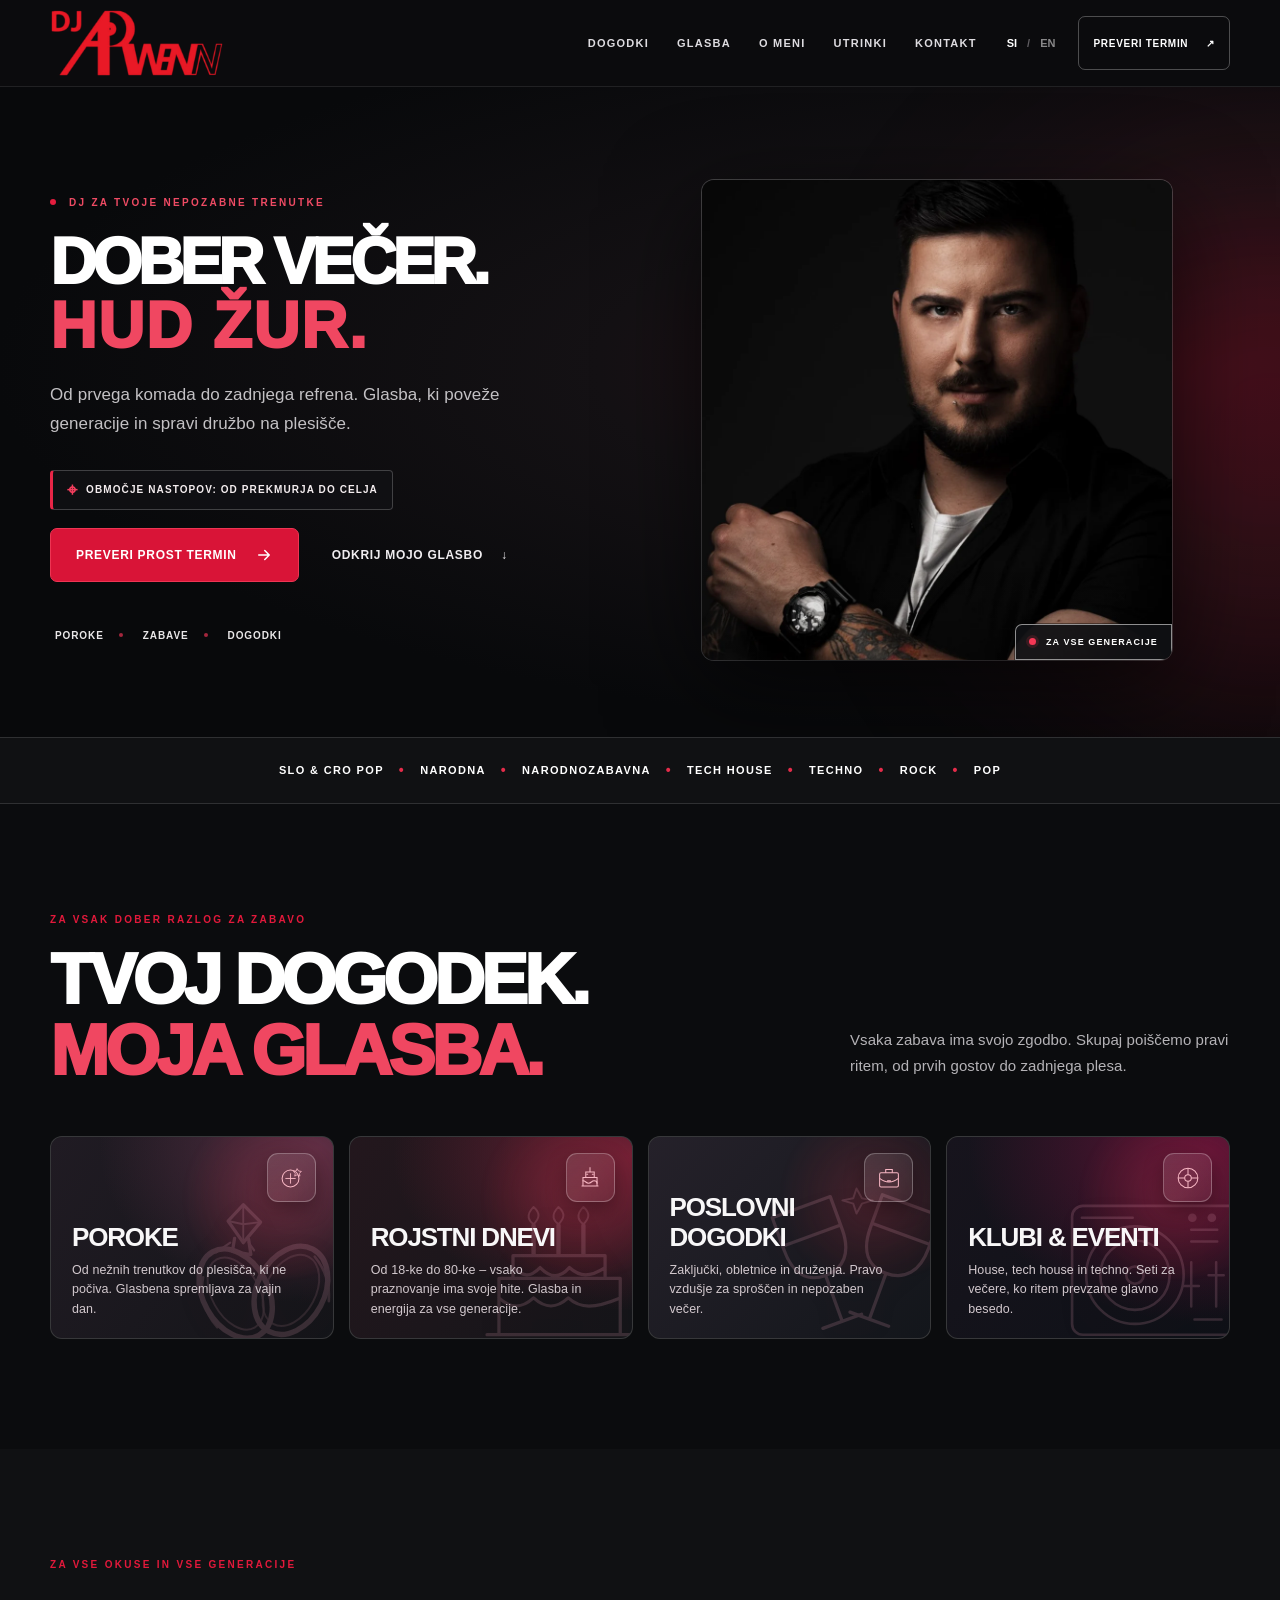
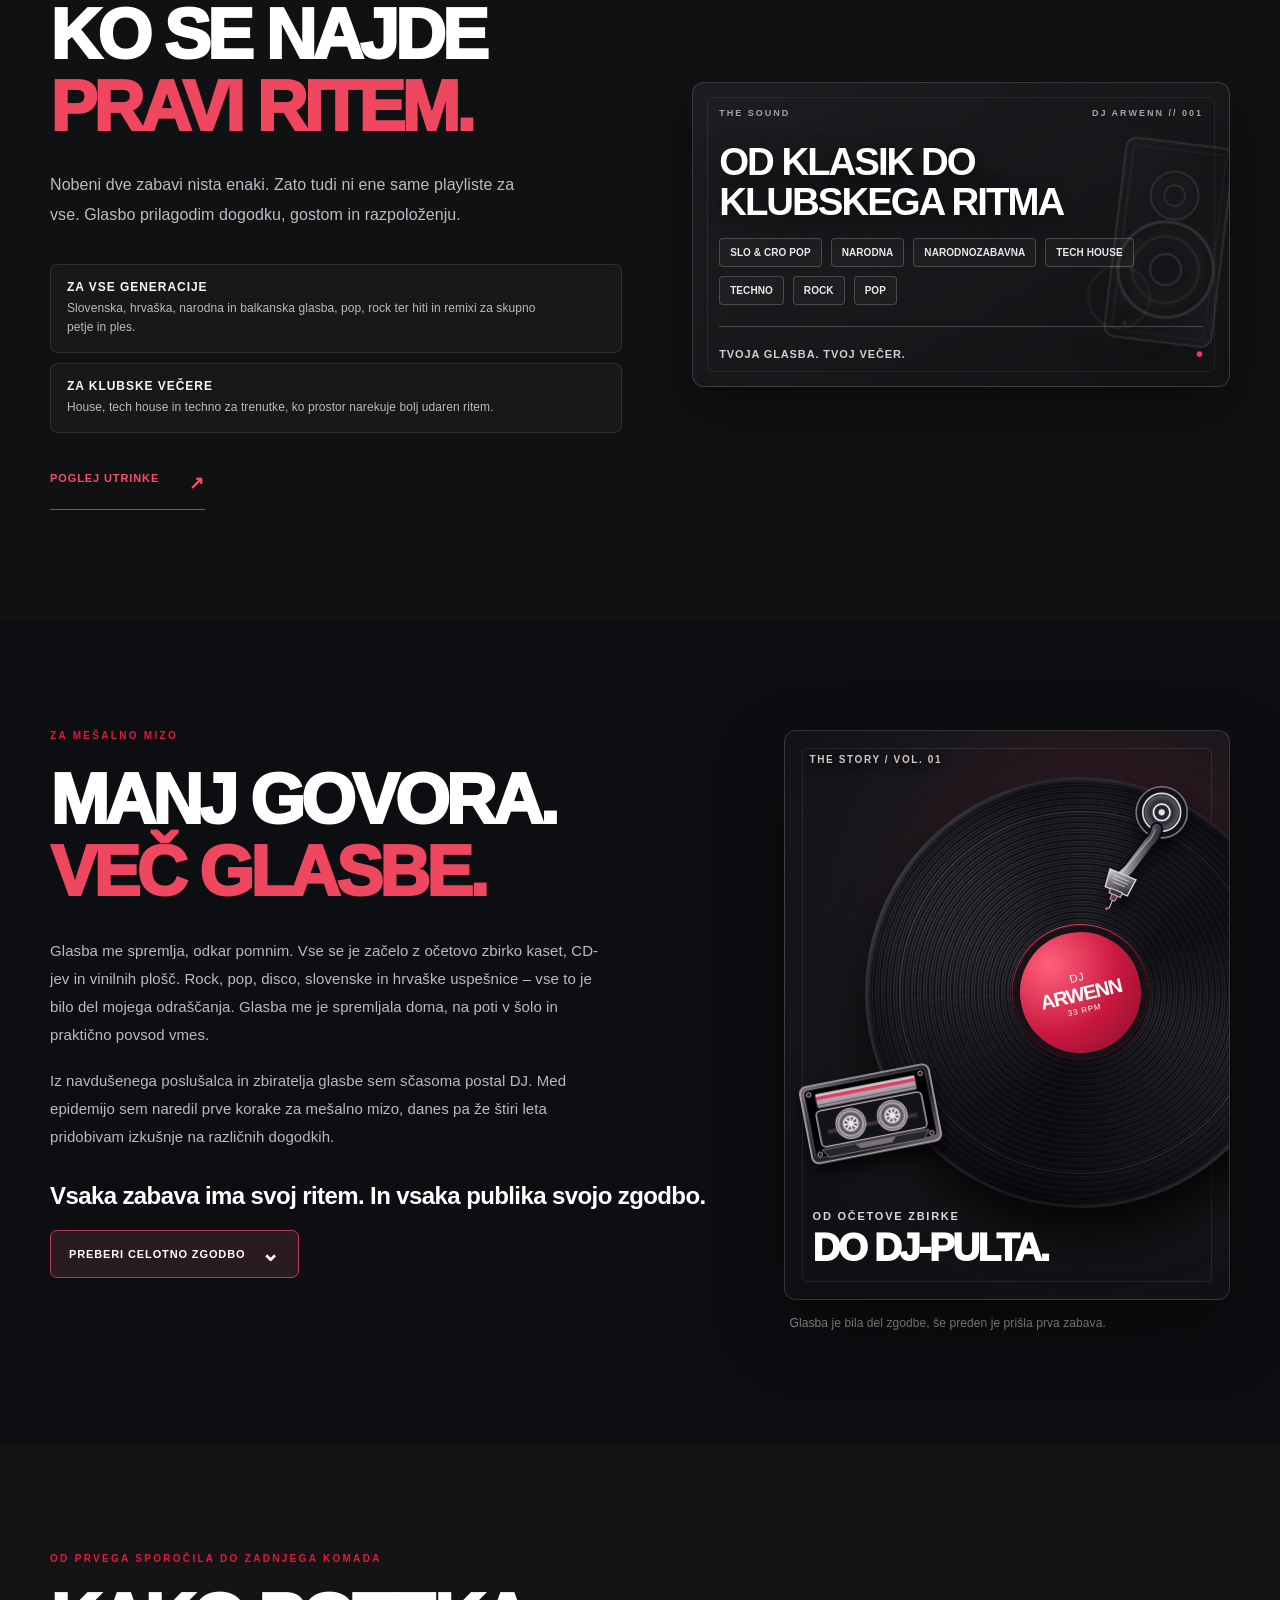
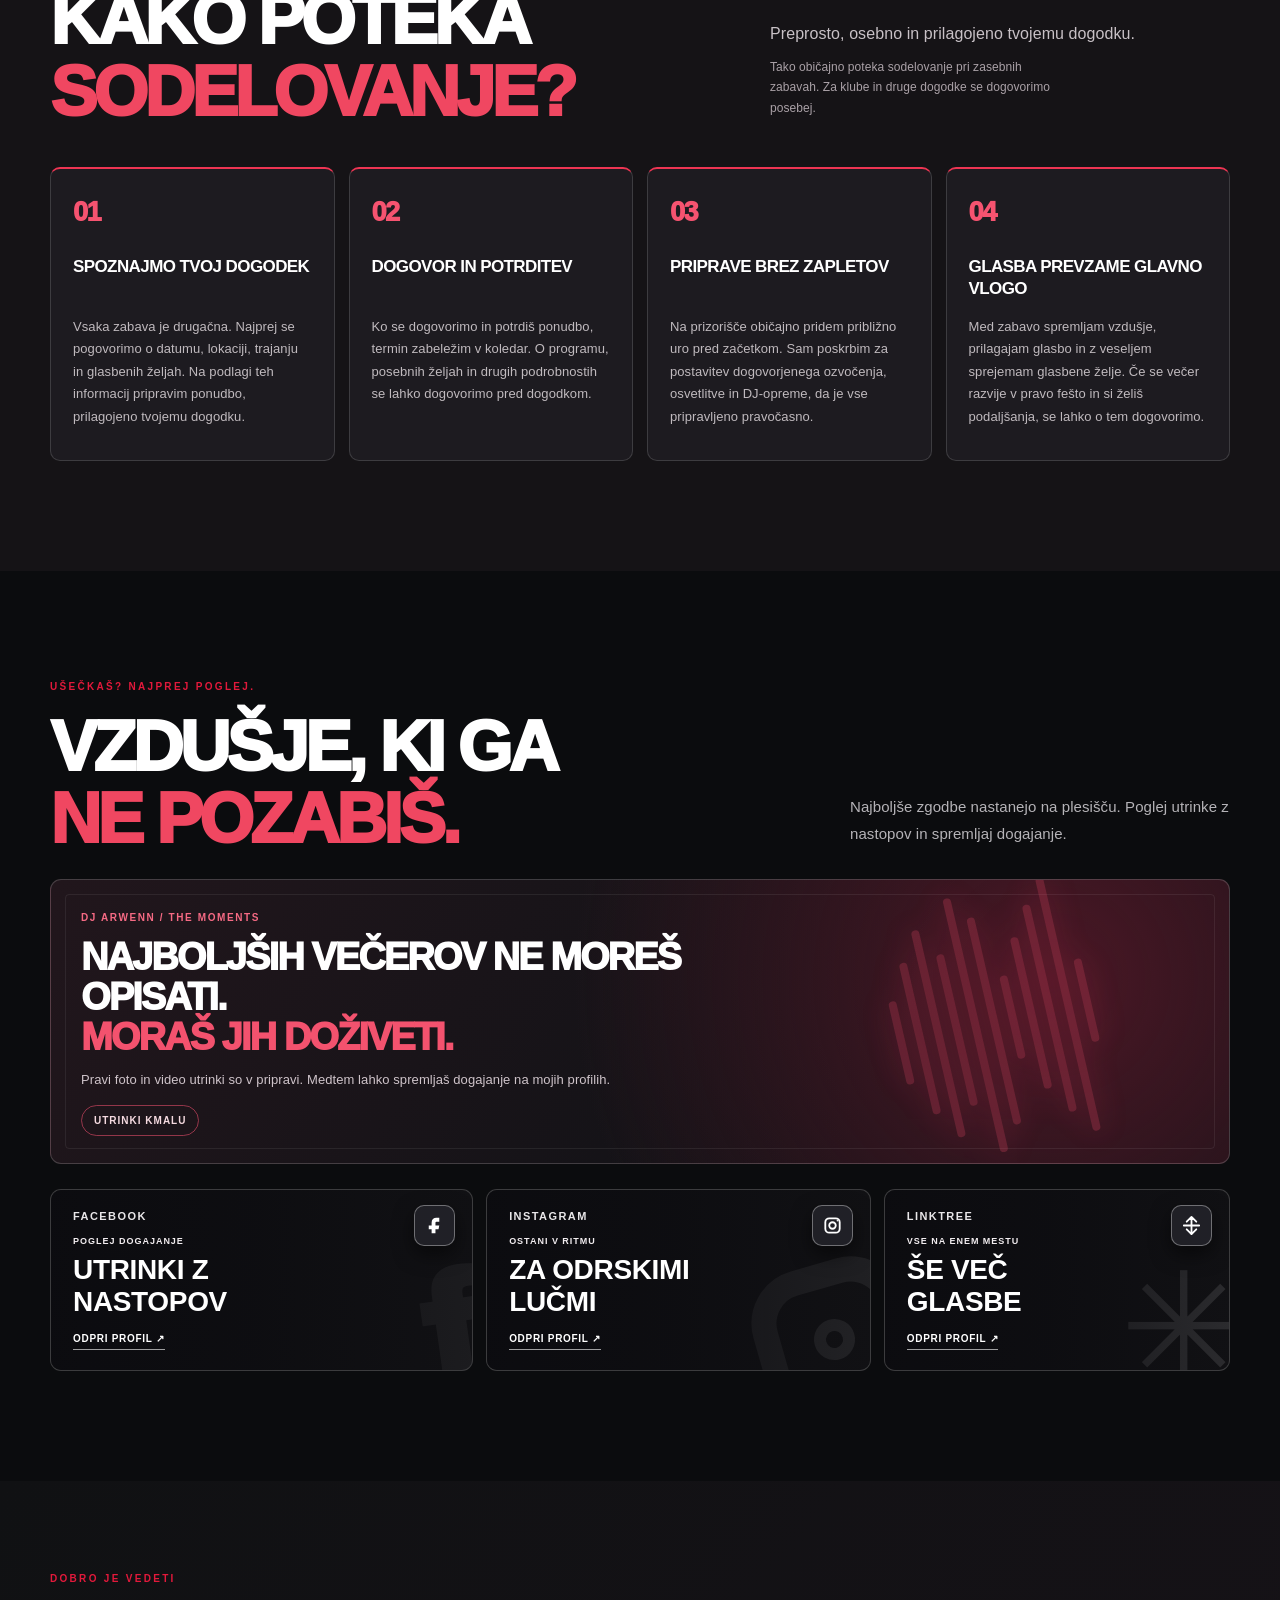
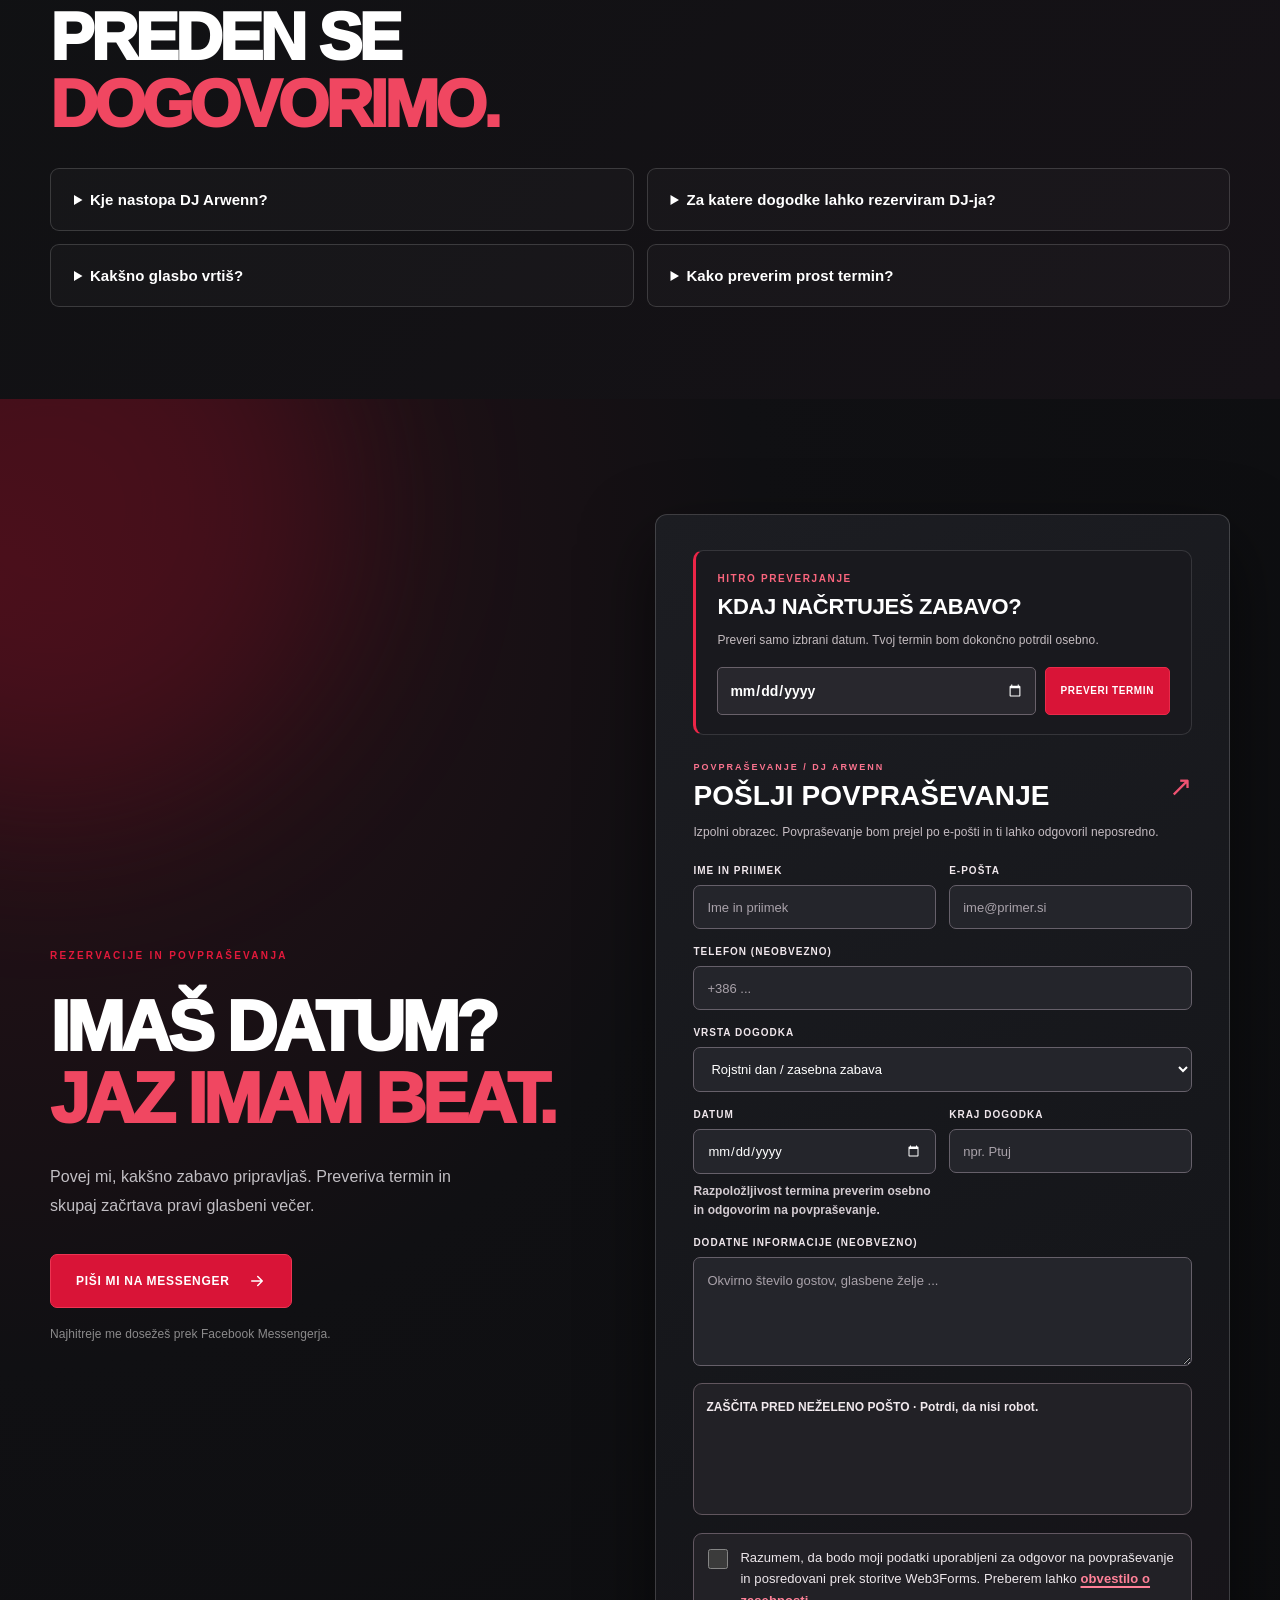
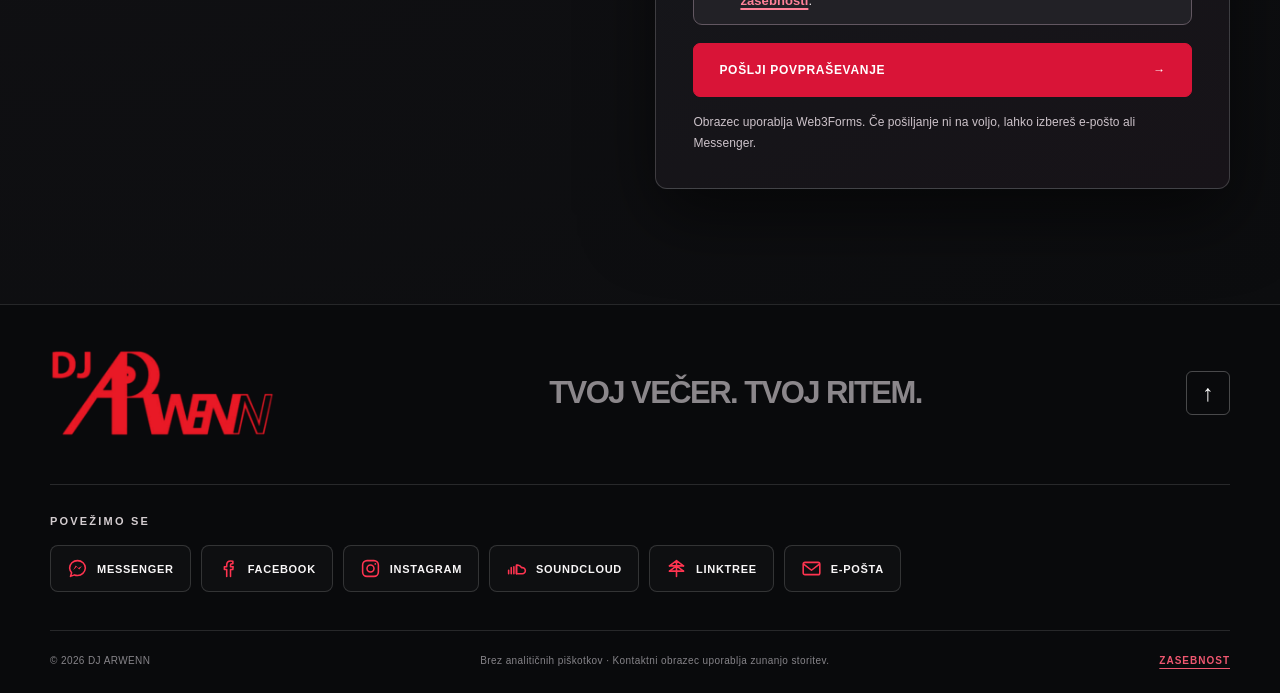
==== commit e136efd0: "Improve wedding rings and tonearm; add vinyl spindle and 33 RPM label" ====
--- a/index.html
+++ b/index.html
@@ -83,7 +83,20 @@
       <div class="container">
         <div class="section-intro reveal"><div class="section-kicker"><span data-t="servicesKicker">ZA VSAK DOBER RAZLOG ZA ZABAVO</span></div><div class="split-title"><h2 id="services-title" data-t="servicesTitle">TVOJ DOGODEK.<br /><em>MOJA GLASBA.</em></h2><p data-t="servicesLead">Vsaka zabava ima svojo zgodbo. Skupaj poiščemo pravi ritem, od prvih gostov do zadnjega plesa.</p></div></div>
         <div class="services-grid">
-          <article class="service-card service-wedding reveal"><div class="card-top"><svg viewBox="0 0 64 64" fill="none" aria-hidden="true"><path d="M13 33c0-10 8-18 18-18s18 8 18 18-8 18-18 18-18-8-18-18Z" stroke="currentColor" stroke-width="2.2"/><path d="M31 22v22M20 33h22" stroke="currentColor" stroke-width="2"/><path d="M45 12l3 5 6 1-4 4 1 6-6-3-5 3 1-6-4-4 6-1 2-5Z" stroke="currentColor" stroke-width="1.8"/></svg></div><svg class="service-art" viewBox="0 0 180 160" fill="none" stroke="currentColor" stroke-width="3" stroke-linecap="round" stroke-linejoin="round" aria-hidden="true" focusable="false"><circle cx="68" cy="89" r="47"/><circle cx="117" cy="89" r="47"/><path d="m89 19 5 15 15 5-15 5-5 15-5-15-15-5 15-5 5-15Z" stroke-width="2"/><path d="M64 41c-24 3-39 22-40 45" stroke-width="1.5" opacity=".6"/></svg><div><h3 data-t="service1Title">POROKE</h3><p data-t="service1Body">Od nežnih trenutkov do plesišča, ki ne počiva. Glasbena spremljava za vajin dan.</p></div></article>
+          <article class="service-card service-wedding reveal"><div class="card-top"><svg viewBox="0 0 64 64" fill="none" aria-hidden="true"><path d="M13 33c0-10 8-18 18-18s18 8 18 18-8 18-18 18-18-8-18-18Z" stroke="currentColor" stroke-width="2.2"/><path d="M31 22v22M20 33h22" stroke="currentColor" stroke-width="2"/><path d="M45 12l3 5 6 1-4 4 1 6-6-3-5 3 1-6-4-4 6-1 2-5Z" stroke="currentColor" stroke-width="1.8"/></svg></div><svg class="service-art" viewBox="0 0 180 160" fill="none" aria-hidden="true" focusable="false">
+  <g stroke="currentColor" stroke-linejoin="round" stroke-linecap="round">
+    <ellipse cx="68" cy="103" rx="30" ry="44" transform="rotate(-29 68 103)" stroke-width="5"/>
+    <ellipse cx="68" cy="103" rx="22" ry="36" transform="rotate(-29 68 103)" stroke-width="1.8" opacity=".75"/>
+    <path d="M38 88c-3 14 0 31 13 46" stroke-width="2.4" opacity=".85"/>
+    <ellipse cx="119" cy="100" rx="31" ry="43" transform="rotate(28 119 100)" stroke-width="5"/>
+    <ellipse cx="119" cy="100" rx="23" ry="35" transform="rotate(28 119 100)" stroke-width="1.8" opacity=".7"/>
+    <path d="M141 69c10 12 14 26 13 41" stroke-width="2.4" opacity=".85"/>
+    <path d="m61 36 14-15 16 16-16 19-14-20Z" stroke-width="3"/>
+    <path d="m61 36 14 3 16-2M75 39l0 17M75 21v18" stroke-width="1.7"/>
+    <path d="m67 52-2 12 17 3-2-14" stroke-width="3"/>
+    <path d="M50 65l13-9M85 63l-5-7" stroke-width="2"/>
+  </g>
+</svg><div><h3 data-t="service1Title">POROKE</h3><p data-t="service1Body">Od nežnih trenutkov do plesišča, ki ne počiva. Glasbena spremljava za vajin dan.</p></div></article>
           <article class="service-card service-birthday reveal"><div class="card-top"><svg viewBox="0 0 64 64" fill="none" aria-hidden="true"><path d="M14 49h36M17 49V31h30v18M23 31V19h18v12M32 19V9" stroke="currentColor" stroke-width="2.2"/><path d="M17 38c6 0 6 5 12 5s6-5 12-5 6 5 6 5M25 24h2m10 0h2" stroke="currentColor" stroke-width="2.2" stroke-linecap="round"/></svg></div><svg class="service-art" viewBox="0 0 180 160" fill="none" stroke="currentColor" stroke-width="3" stroke-linecap="round" stroke-linejoin="round" aria-hidden="true" focusable="false"><path d="M24 141h135M35 141V89h112v52M48 89V68h85v21M48 79c10 9 16 9 25 0 10 10 18 10 27 0 10 9 19 9 33 0M35 107c11 10 21 10 32 0 11 10 21 10 32 0 11 10 24 10 48 0"/><path d="M67 67V40M90 67V40M113 67V40" stroke-width="4"/><path d="M67 23c-8 8-4 13 0 16 5-5 7-10 0-16ZM90 23c-8 8-4 13 0 16 5-5 7-10 0-16ZM113 23c-8 8-4 13 0 16 5-5 7-10 0-16Z" stroke-width="1.8"/></svg><div><h3 data-t="service2Title">ROJSTNI DNEVI</h3><p data-t="service2Body">Od 18-ke do 80-ke – vsako praznovanje ima svoje hite. Glasba in energija za vse generacije.</p></div></article>
           <article class="service-card service-business reveal"><div class="card-top"><svg viewBox="0 0 64 64" fill="none" aria-hidden="true"><rect x="12" y="21" width="40" height="30" rx="3" stroke="currentColor" stroke-width="2.2"/><path d="M25 21v-7h14v7M12 33c12 10 28 10 40 0M28 38h8" stroke="currentColor" stroke-width="2.2"/></svg></div><svg class="service-art" viewBox="0 0 180 160" fill="none" stroke="currentColor" stroke-width="3" stroke-linecap="round" stroke-linejoin="round" aria-hidden="true" focusable="false"><g transform="rotate(-20 63 73)"><path d="M29 18h57v32c0 23-11 35-29 35S29 73 29 50V18ZM29 46h57M57 85v45M38 130h38"/></g><g transform="rotate(20 121 74)"><path d="M93 18h57v32c0 23-11 35-29 35S93 73 93 50V18ZM93 46h57M121 85v45M102 130h38"/></g><path d="m90 6 5 9 10 2-10 3-5 9-3-9-10-3 10-2 3-9" stroke-width="1.8"/></svg><div><h3 data-t="service3Title">POSLOVNI DOGODKI</h3><p data-t="service3Body">Zaključki, obletnice in druženja. Pravo vzdušje za sproščen in nepozaben večer.</p></div></article>
           <article class="service-card service-club reveal"><div class="card-top"><svg viewBox="0 0 64 64" fill="none" aria-hidden="true"><circle cx="32" cy="32" r="21" stroke="currentColor" stroke-width="2.2"/><circle cx="32" cy="32" r="7" stroke="currentColor" stroke-width="2.2"/><path d="M32 11v14M53 32H39M32 53V39M11 32h14" stroke="currentColor" stroke-width="2.2"/></svg></div><svg class="service-art" viewBox="0 0 180 160" fill="none" stroke="currentColor" stroke-width="2.4" stroke-linecap="round" stroke-linejoin="round" aria-hidden="true" focusable="false"><rect x="13" y="22" width="155" height="119" rx="10"/><circle cx="71" cy="86" r="45"/><circle cx="71" cy="86" r="32"/><circle cx="71" cy="86" r="8"/><path d="M123 44h24M123 55h24M123 74v41M146 74v41M116 96h14M139 86h14M126 127h25M22 33h47" stroke-width="2.3"/><circle cx="124" cy="33" r="4" fill="currentColor" stroke="none"/><circle cx="142" cy="33" r="4" fill="currentColor" stroke="none"/></svg><div><h3 data-t="service4Title">KLUBI &amp; EVENTI</h3><p data-t="service4Body">House, tech house in techno. Seti za večere, ko ritem prevzame glavno besedo.</p></div></article>
@@ -124,8 +137,38 @@
       </div>
       <aside class="about-visual reveal" aria-label="Glasba skozi generacije">
         <div class="about-record-scene" role="img" aria-label="Stilizirana gramofonska plošča kot spomin na začetke glasbene zgodbe">
-          <div class="about-record"><div class="about-record-label"><span>DJ</span><strong>ARWENN</strong><small>33⅓ RPM</small></div></div>
-          <svg class="turntable-tonearm" viewBox="0 0 160 205" role="presentation" aria-hidden="true" focusable="false"><defs><linearGradient id="arm-steel" x1="0" y1="0" x2="1" y2="0"><stop stop-color="#414550"/><stop offset=".28" stop-color="#f2eef0"/><stop offset=".54" stop-color="#9795a0"/><stop offset=".88" stop-color="#3a3c46"/><stop offset="1" stop-color="#171921"/></linearGradient><radialGradient id="arm-pivot" cx=".35" cy=".28" r=".7"><stop stop-color="#f0edf0"/><stop offset=".35" stop-color="#8b8994"/><stop offset=".78" stop-color="#292b35"/><stop offset="1" stop-color="#101118"/></radialGradient><linearGradient id="head-steel" x1="0" y1="0" x2="1" y2="1"><stop stop-color="#c5c1c7"/><stop offset=".48" stop-color="#464550"/><stop offset="1" stop-color="#191923"/></linearGradient></defs><ellipse cx="127" cy="27" rx="28" ry="28" fill="#0b0c11" stroke="#4b4851" stroke-width="3"/><circle cx="127" cy="27" r="20" fill="url(#arm-pivot)" stroke="#b7adb6" stroke-width="2.2"/><circle cx="127" cy="27" r="7" fill="#2c2e39" stroke="#eee4e6" stroke-width="2"/><path d="M123 46L116 62L82 107L57 153" stroke="#0b0c13" stroke-width="18" stroke-linecap="round"/><path d="M123 46L116 62L82 107L57 153" stroke="url(#arm-steel)" stroke-width="12" stroke-linecap="round"/><path d="M121 48L113 64L79 108L55 149" stroke="#fff" stroke-opacity=".43" stroke-width="1.6" stroke-linecap="round"/><g transform="translate(38 143) rotate(28)"><rect x="0" y="0" width="38" height="24" rx="4" fill="url(#head-steel)" stroke="#b9aeb7" stroke-width="1.8"/><path d="M7 4h21M8 10h20M12 17h14" stroke="#ece4e7" stroke-opacity=".44" stroke-width="1.2"/><rect x="10" y="24" width="18" height="7" rx="2" fill="#27252d" stroke="#a9a2af" stroke-width="1.4"/><path d="M18 31v10" stroke="#ded6d9" stroke-width="1.3"/><path d="M18 41l-3 3" stroke="#ea6681" stroke-width="1.6"/></g></svg>
+          <div class="about-record"><div class="about-record-label"><span>DJ</span><strong>ARWENN</strong><small>33 RPM</small><span class="record-spindle" aria-hidden="true"></span></div></div>
+          <svg class="turntable-tonearm" viewBox="0 0 170 190" role="presentation" aria-hidden="true" focusable="false">
+<defs>
+ <linearGradient id="tonearm-chrome" x1="0" y1="0" x2="1" y2=".4">
+  <stop offset="0" stop-color="#353741"/><stop offset=".22" stop-color="#efe8ea"/><stop offset=".43" stop-color="#a9a7b0"/><stop offset=".78" stop-color="#52525d"/><stop offset="1" stop-color="#24242d"/>
+ </linearGradient>
+ <radialGradient id="tonearm-pivot"><stop stop-color="#eee9eb"/><stop offset=".23" stop-color="#a5a1a9"/><stop offset=".57" stop-color="#292b35"/><stop offset=".86" stop-color="#54515b"/><stop offset="1" stop-color="#0c0e15"/></radialGradient>
+ <linearGradient id="tonearm-head" x1="0" y1="0" x2="1" y2="1"><stop stop-color="#d8d1d7"/><stop offset=".45" stop-color="#77747d"/><stop offset="1" stop-color="#24242b"/></linearGradient>
+</defs>
+<!-- Counterweight and the central pivot are distinct pieces. -->
+<g transform="rotate(-10 132 30)">
+ <rect x="121" y="2" width="23" height="17" rx="5" fill="#2d2d35" stroke="#bab1bb" stroke-width="1.8"/>
+ <path d="M125 4v13M132 3v14M139 4v13" stroke="#c3bac1" stroke-opacity=".5" stroke-width="1.2"/>
+</g>
+<circle cx="132" cy="31" r="31" fill="#111116" stroke="#77727e" stroke-width="2"/>
+<circle cx="132" cy="31" r="23" fill="url(#tonearm-pivot)" stroke="#ded5db" stroke-width="2"/>
+<circle cx="132" cy="31" r="10" fill="#24252d" stroke="#eee7e8" stroke-width="2"/>
+<circle cx="132" cy="31" r="3.8" fill="#e9dfe4"/>
+<!-- Bent aluminum tube, positioned to touch grooves, not the label. -->
+<path d="M126 51 Q124 62 116 68 L92 100 Q84 108 77 113" stroke="#0b0c11" stroke-width="16" fill="none" stroke-linecap="round"/>
+<path d="M126 51 Q124 62 116 68 L92 100 Q84 108 77 113" stroke="url(#tonearm-chrome)" stroke-width="11.5" fill="none" stroke-linecap="round"/>
+<path d="M124 52 Q121 62 113 69 L89 98 Q82 107 75 110" stroke="#f1e8ee" stroke-opacity=".48" stroke-width="1.4" fill="none" stroke-linecap="round"/>
+<!-- Angled headshell with grip slots and a believable stylus underneath. -->
+<g transform="translate(62 104) rotate(23 17 14)">
+ <path d="M1 1h34l-2 22H4Z" fill="url(#tonearm-head)" stroke="#dad0d7" stroke-width="1.8"/>
+ <path d="M8 6h20M8 10h20M10 14h16" stroke="#f3ecf1" stroke-opacity=".62" stroke-width="1.4"/>
+ <path d="M11 22h15v6H11Z" fill="#34343c" stroke="#c5b7c0" stroke-width="1.5"/>
+ <rect x="15" y="28" width="7" height="7" rx="1" fill="#6b3849" stroke="#d6bbc6" stroke-width="1"/>
+ <path d="M18.5 35v10l-2.5 2" stroke="#e9e5e9" stroke-width="1.2" fill="none"/>
+ <circle cx="16" cy="47" r="1.8" fill="#e45677"/>
+</g>
+</svg>
           <svg class="retro-cassette" viewBox="0 0 240 150" role="presentation" aria-hidden="true" focusable="false"><defs><linearGradient id="cassette-body" x1="0" y1="0" x2="1" y2="1"><stop stop-color="#7f7682"/><stop offset=".22" stop-color="#3e3b46"/><stop offset=".65" stop-color="#14151b"/><stop offset="1" stop-color="#756c77"/></linearGradient><linearGradient id="cassette-label" x1="0" y1="0" x2="0" y2="1"><stop stop-color="#d7cbd0"/><stop offset="1" stop-color="#8f8893"/></linearGradient><radialGradient id="cassette-reel"><stop stop-color="#27252c"/><stop offset=".43" stop-color="#ded9db"/><stop offset=".65" stop-color="#47434c"/><stop offset=".85" stop-color="#b9b3b9"/><stop offset="1" stop-color="#15161b"/></radialGradient></defs><rect x="5" y="7" width="230" height="136" rx="12" fill="url(#cassette-body)" stroke="#b3a4ac" stroke-width="3"/><rect x="12" y="14" width="216" height="120" rx="8" stroke="#fff" stroke-opacity=".22" stroke-width="2"/><rect x="31" y="23" width="177" height="25" rx="2" fill="url(#cassette-label)"/><path d="M31 31h177" stroke="#df3e65" stroke-width="6"/><path d="M31 43h177" stroke="#403b47" stroke-width="1"/><rect x="26" y="53" width="188" height="64" rx="8" fill="#121318" stroke="#b5a9b5" stroke-width="2.5"/><path d="M41 92h159" stroke="#3d3138" stroke-width="7"/><g><circle cx="83" cy="85" r="26" fill="url(#cassette-reel)" stroke="#c9bcc5" stroke-width="2"/><circle cx="157" cy="85" r="26" fill="url(#cassette-reel)" stroke="#c9bcc5" stroke-width="2"/><circle cx="83" cy="85" r="12" fill="#514b56" stroke="#eee5e9" stroke-width="2"/><circle cx="157" cy="85" r="12" fill="#514b56" stroke="#eee5e9" stroke-width="2"/><g stroke="#efebee" stroke-width="3" stroke-linecap="round"><path d="M83 74v22M72 85h22M75 77l16 16M91 77L75 93M157 74v22M146 85h22M149 77l16 16M165 77l-16 16"/></g></g><path d="M25 121h190l-10 15H35Z" fill="#26262d" stroke="#8c858f" stroke-width="1.5"/><path d="M84 122h72l-8 9H92Z" fill="#a39ba5" opacity=".65"/><g fill="#16171d" stroke="#d7cbd1" stroke-width="1.5"><circle cx="20" cy="22" r="4"/><circle cx="219" cy="22" r="4"/><circle cx="20" cy="128" r="4"/><circle cx="219" cy="128" r="4"/></g></svg>
           <span class="record-edition">THE STORY / VOL. 01</span>
           <div class="record-bottom"><span data-t="aboutRecordTop">OD OČETOVE ZBIRKE</span><strong data-t="aboutRecordBottom">DO DJ-PULTA.</strong></div>
--- a/premium.css
+++ b/premium.css
@@ -1090,3 +1090,104 @@
   .services-grid .service-card{min-height:186px!important}
   .music-panel .music-panel-foot .music-panel-slogan{font-size:9.5px!important}
 }
+
+
+/* Final mobile QA: verified spacing scheme, readable editorial details, vector motifs. */
+/* Event motifs use a single drawing system with consistent contrast and placement. */
+.services-grid .service-card{isolation:isolate}
+.services-grid .service-card:after{display:none!important}
+.services-grid .service-card>.service-art{
+  display:block;position:absolute;bottom:-17px;right:-24px;z-index:0;
+  width:clamp(135px,17vw,195px);height:auto;pointer-events:none;
+  color:#f0a7bb;opacity:.17;
+  filter:drop-shadow(0 5px 15px #9a203e55);
+}
+.services-grid .service-card>div:last-child{position:relative;z-index:2}
+/* Soft speaker is decorative and never replaces authentic event images. */
+.music-panel{position:relative;isolation:isolate}
+.music-panel>.music-speaker-art{
+  position:absolute;z-index:0;right:-11px;top:17%;
+  width:145px;height:auto;opacity:.18;
+  pointer-events:none;transform:rotate(7deg);
+  filter:drop-shadow(0 15px 22px #0009);
+}
+.music-panel>.music-panel-top,.music-panel>.genre-label,
+.music-panel>.genre-tags,.music-panel>.music-panel-foot{position:relative;z-index:2}
+/* The artwork keeps true concentric grooves and directional reflections. */
+.about-record-scene .about-record{
+  background:
+    radial-gradient(ellipse at 32% 22%,#ffffff18 0,transparent 44%),
+    conic-gradient(from 20deg,#1b1c22,#0c0c12 55deg,#252329 100deg,#08080c 185deg,#202027 285deg,#101017 340deg,#1b1c22);
+  box-shadow:0 26px 48px #000c,inset 0 0 0 3px #ffffff10;
+}
+.about-record-scene .about-record:before{
+  content:"";position:absolute;inset:1.1%;border-radius:50%;z-index:0;
+  background:repeating-radial-gradient(circle,#ffffff06 0 1px,#0a0b10 2px 3px,#79727e23 4px,#121319 5px 6px);
+  opacity:.68;box-shadow:inset 0 0 30px #000b;pointer-events:none;
+}
+.about-record-scene .about-record-label{z-index:2;background:radial-gradient(circle at 30% 22%,#ff607c,#c9183f 55%,#860f2a 100%);box-shadow:0 1px 0 2px #000c,0 0 0 2px #e83955}
+.about-record-scene svg.turntable-tonearm{
+  position:absolute;top:7%!important;right:8%!important;z-index:5;
+  width:140px!important;height:188px!important;
+  background:none!important;border:0!important;box-shadow:none!important;
+  transform:none!important;filter:drop-shadow(0 11px 8px #0009);
+  overflow:visible;
+}
+.about-record-scene svg.turntable-tonearm:before{content:none!important}
+.about-record-scene svg.retro-cassette{
+  position:absolute;left:4%!important;bottom:25%!important;z-index:5;
+  width:137px!important;height:auto!important;background:none!important;
+  border:0!important;box-shadow:none!important;border-radius:0!important;
+  transform:rotate(-11deg)!important;filter:drop-shadow(0 10px 8px #000b);
+  overflow:visible;
+}
+.about-record-scene svg.retro-cassette:after{content:none!important}
+/* Adjusted watermark contrast (mini logo never overlaps the large artwork). */
+.moments .moment-card .moment-watermark{opacity:.18!important}
+.moments .moment-card .ig-orb,.moments .moment-card .link-orb{opacity:.46!important}
+/* Mobile: preserve approved form, step cards, logo buttons and typography. */
+@media(max-width:650px){
+  /* 17-screen QA: shared rhythm for only the sections that had oversized gaps. */
+  .hero-grid{padding-top:60px!important}
+  .hero-copy{padding-top:14px!important}
+  .services{padding-top:55px!important;padding-bottom:43px!important}
+  .music{padding-top:45px!important;padding-bottom:44px!important}
+  .about{padding-top:43px!important;padding-bottom:43px!important}
+  .collaboration{padding-top:44px!important;padding-bottom:46px!important}
+  .moments{padding-top:44px!important;padding-bottom:45px!important}
+  .dj-faq{padding-bottom:40px!important}
+  .contact{padding-top:47px!important}
+  /* Let actual text set tile height; consistent 51px header band for icon. */
+  .services-grid .service-card{
+    min-height:0!important;height:auto!important;
+    display:flex;flex-direction:column;justify-content:flex-start;
+    gap:0!important;padding:16px 18px 18px!important;
+  }
+  .services-grid .service-card>div:last-child{
+    margin-top:51px!important;max-width:100%!important;
+  }
+  .services-grid .service-card>.service-art{
+    width:160px;bottom:-21px;right:-24px;opacity:.15;
+  }
+  .services-grid .service-card h3{line-height:1.15}
+  .services-grid .service-card p{line-height:1.52}
+  .music-panel>.music-speaker-art{
+    width:114px;top:28%;right:-12px;opacity:.14;
+  }
+  .about-record-scene svg.turntable-tonearm{
+    top:7%!important;right:7%!important;width:119px!important;height:160px!important;
+  }
+  .about-record-scene svg.retro-cassette{
+    width:117px!important;bottom:24%!important;left:4%!important;
+  }
+}
+@media(max-width:380px){
+  .services-grid .service-card>div:last-child{margin-top:52px!important}
+  .services-grid .service-card>.service-art{width:140px;opacity:.14}
+  .music-panel>.music-speaker-art{width:101px;opacity:.13}
+  .about-record-scene svg.turntable-tonearm{width:110px!important;height:148px!important}
+  .about-record-scene svg.retro-cassette{width:105px!important}
+}
+@media(prefers-reduced-motion:reduce){
+  .services-grid .service-card>.service-art,.music-panel>.music-speaker-art{transition:none}
+}
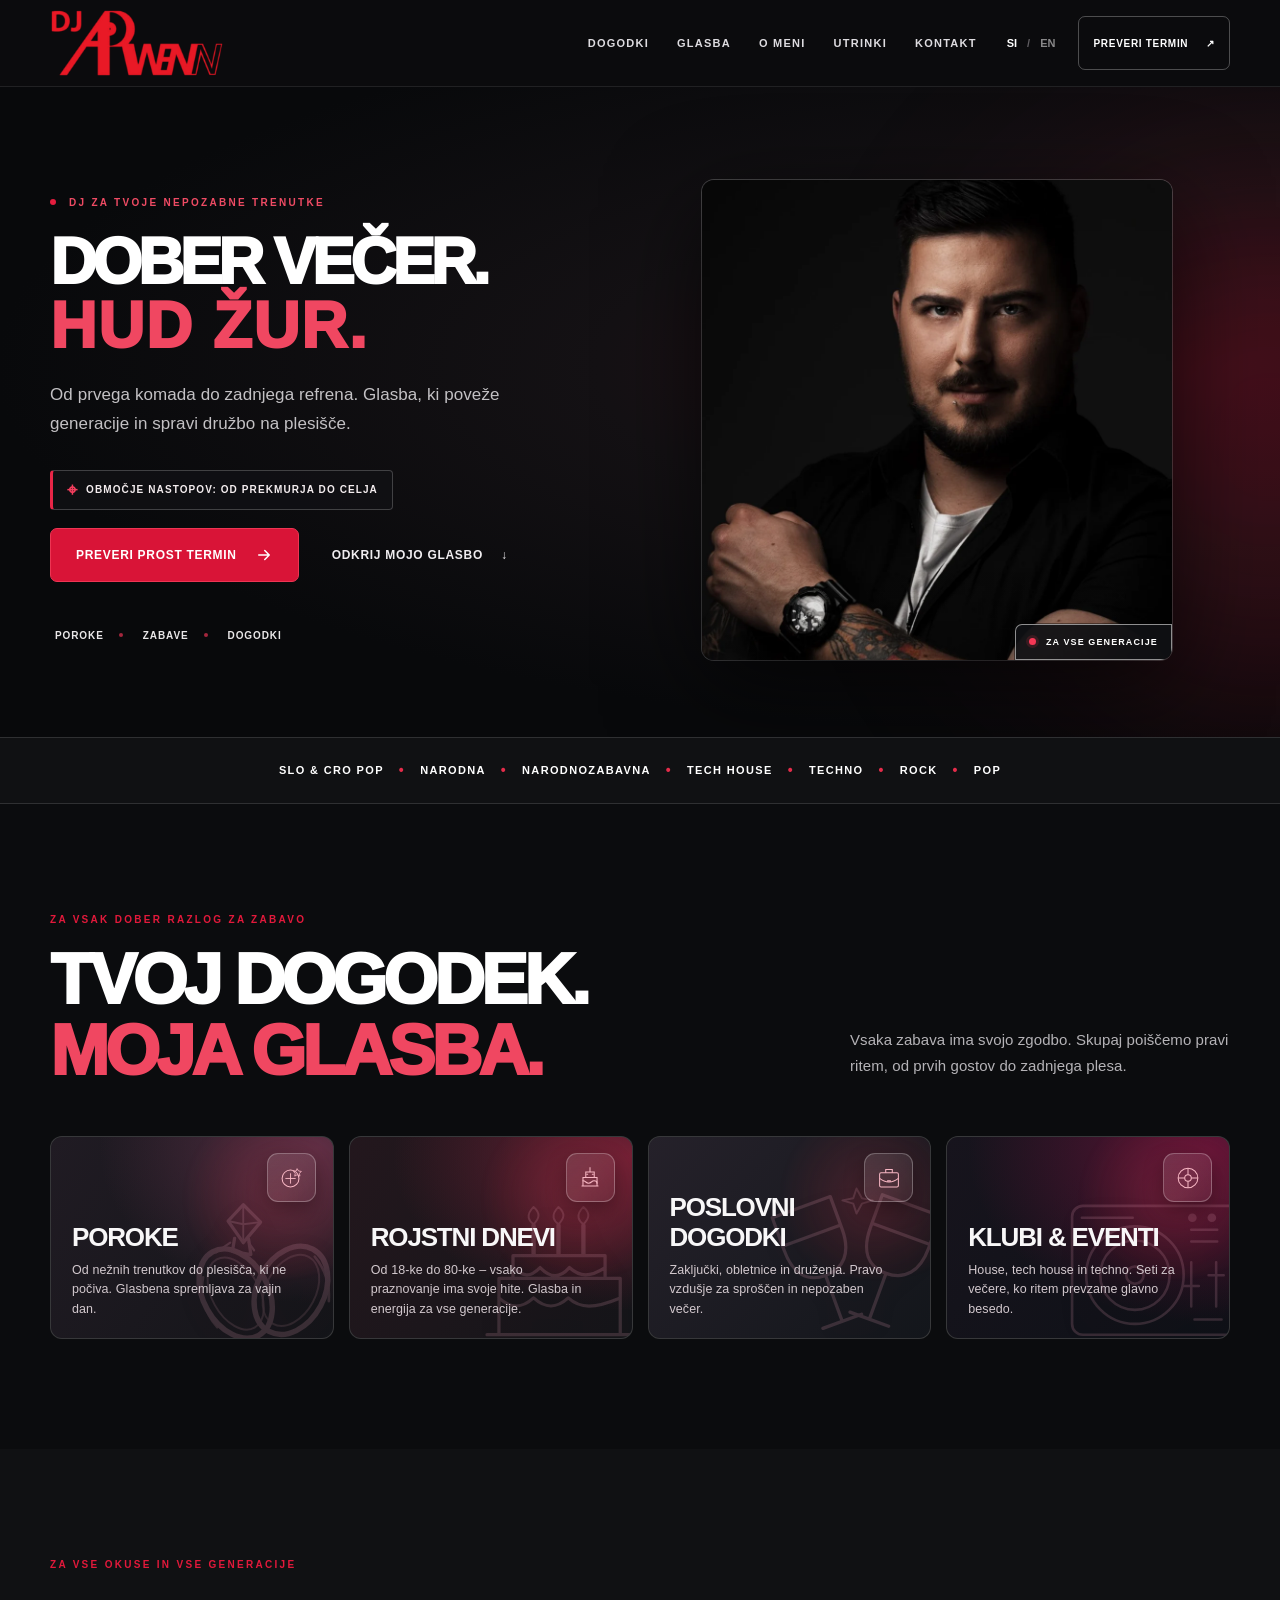
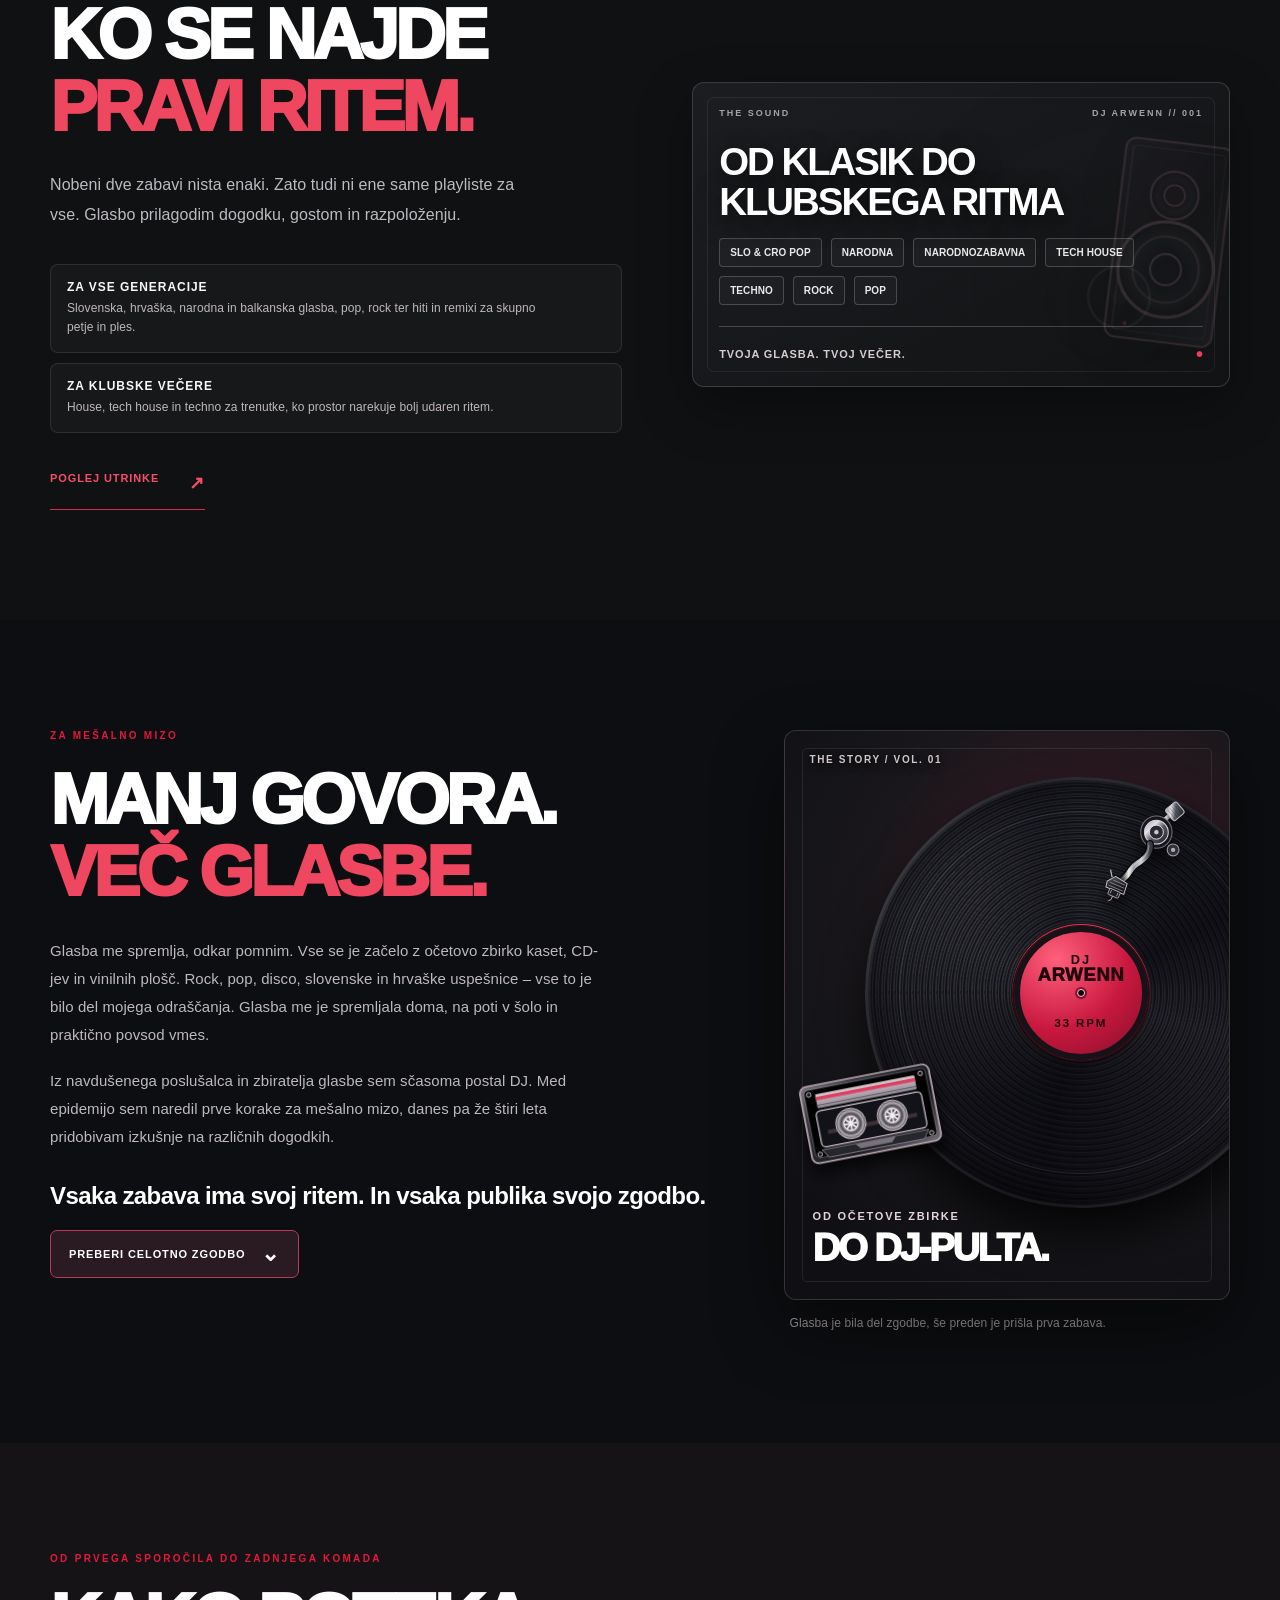
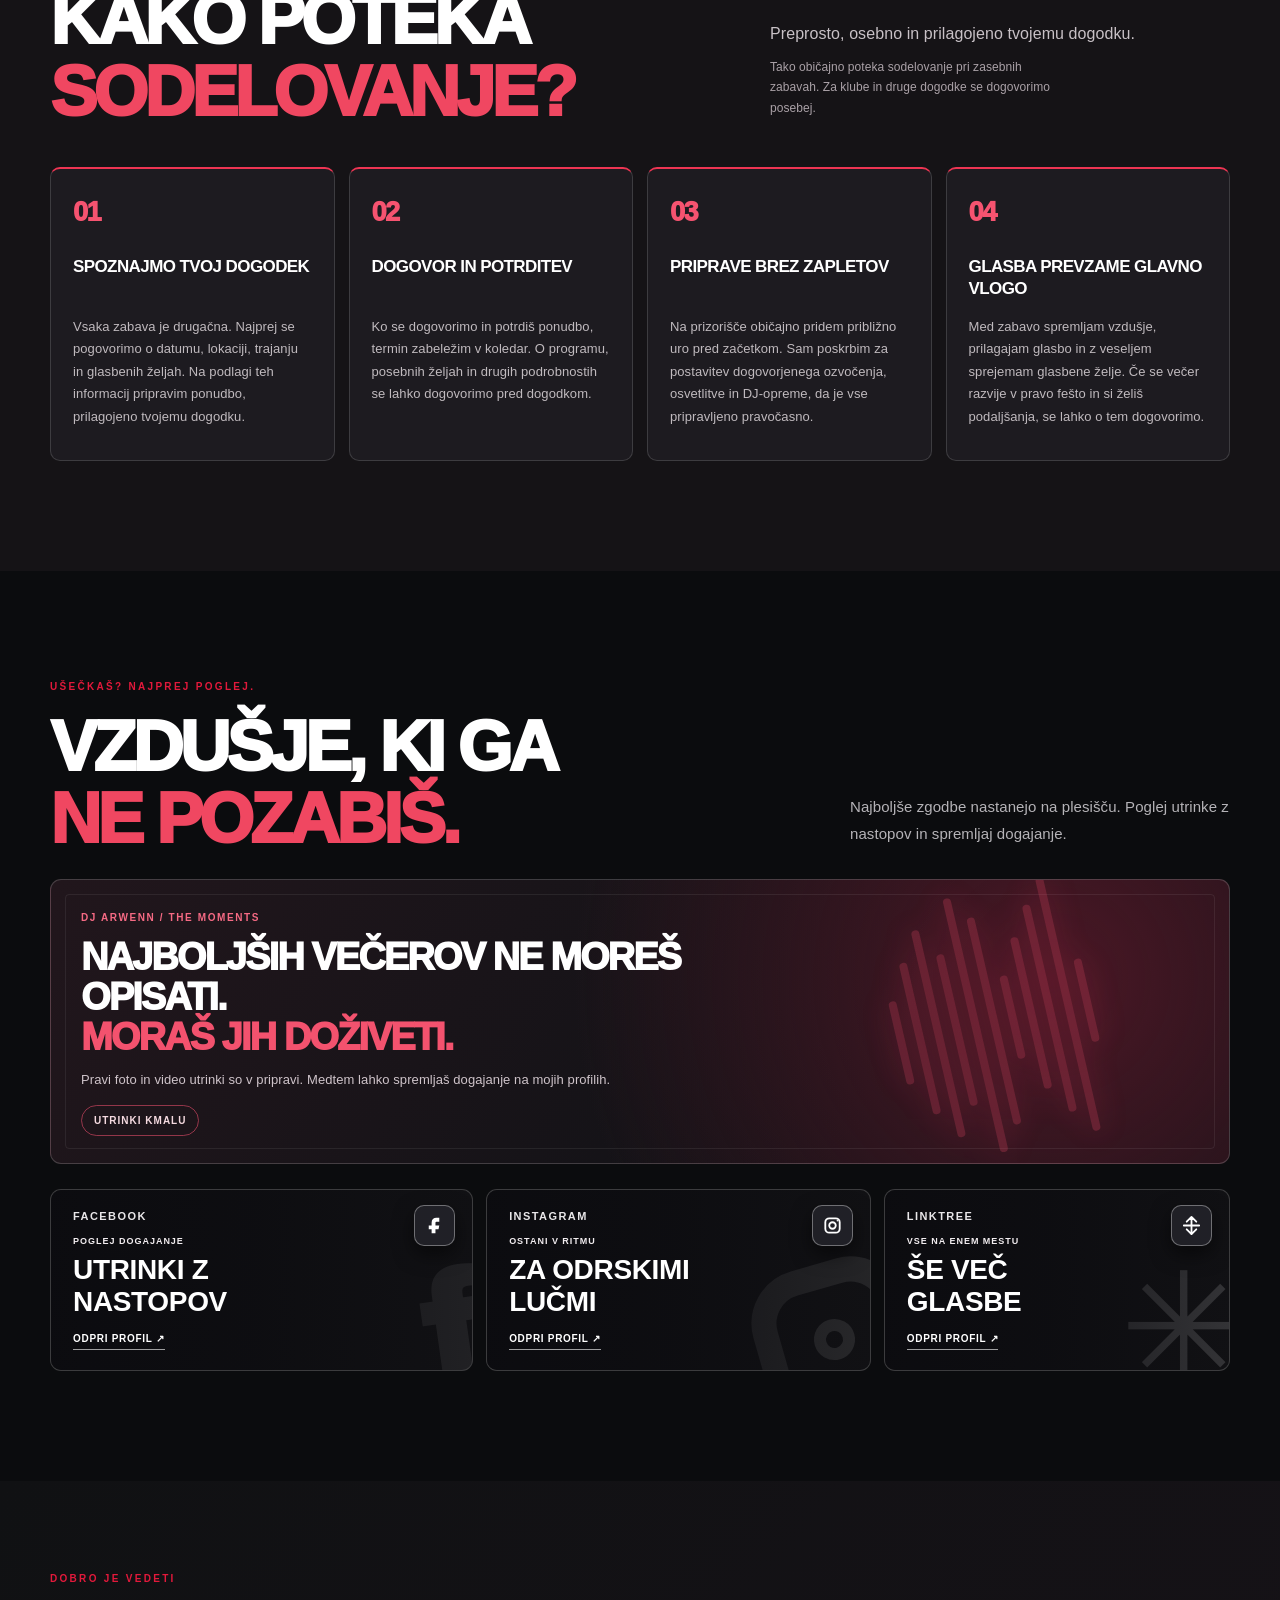
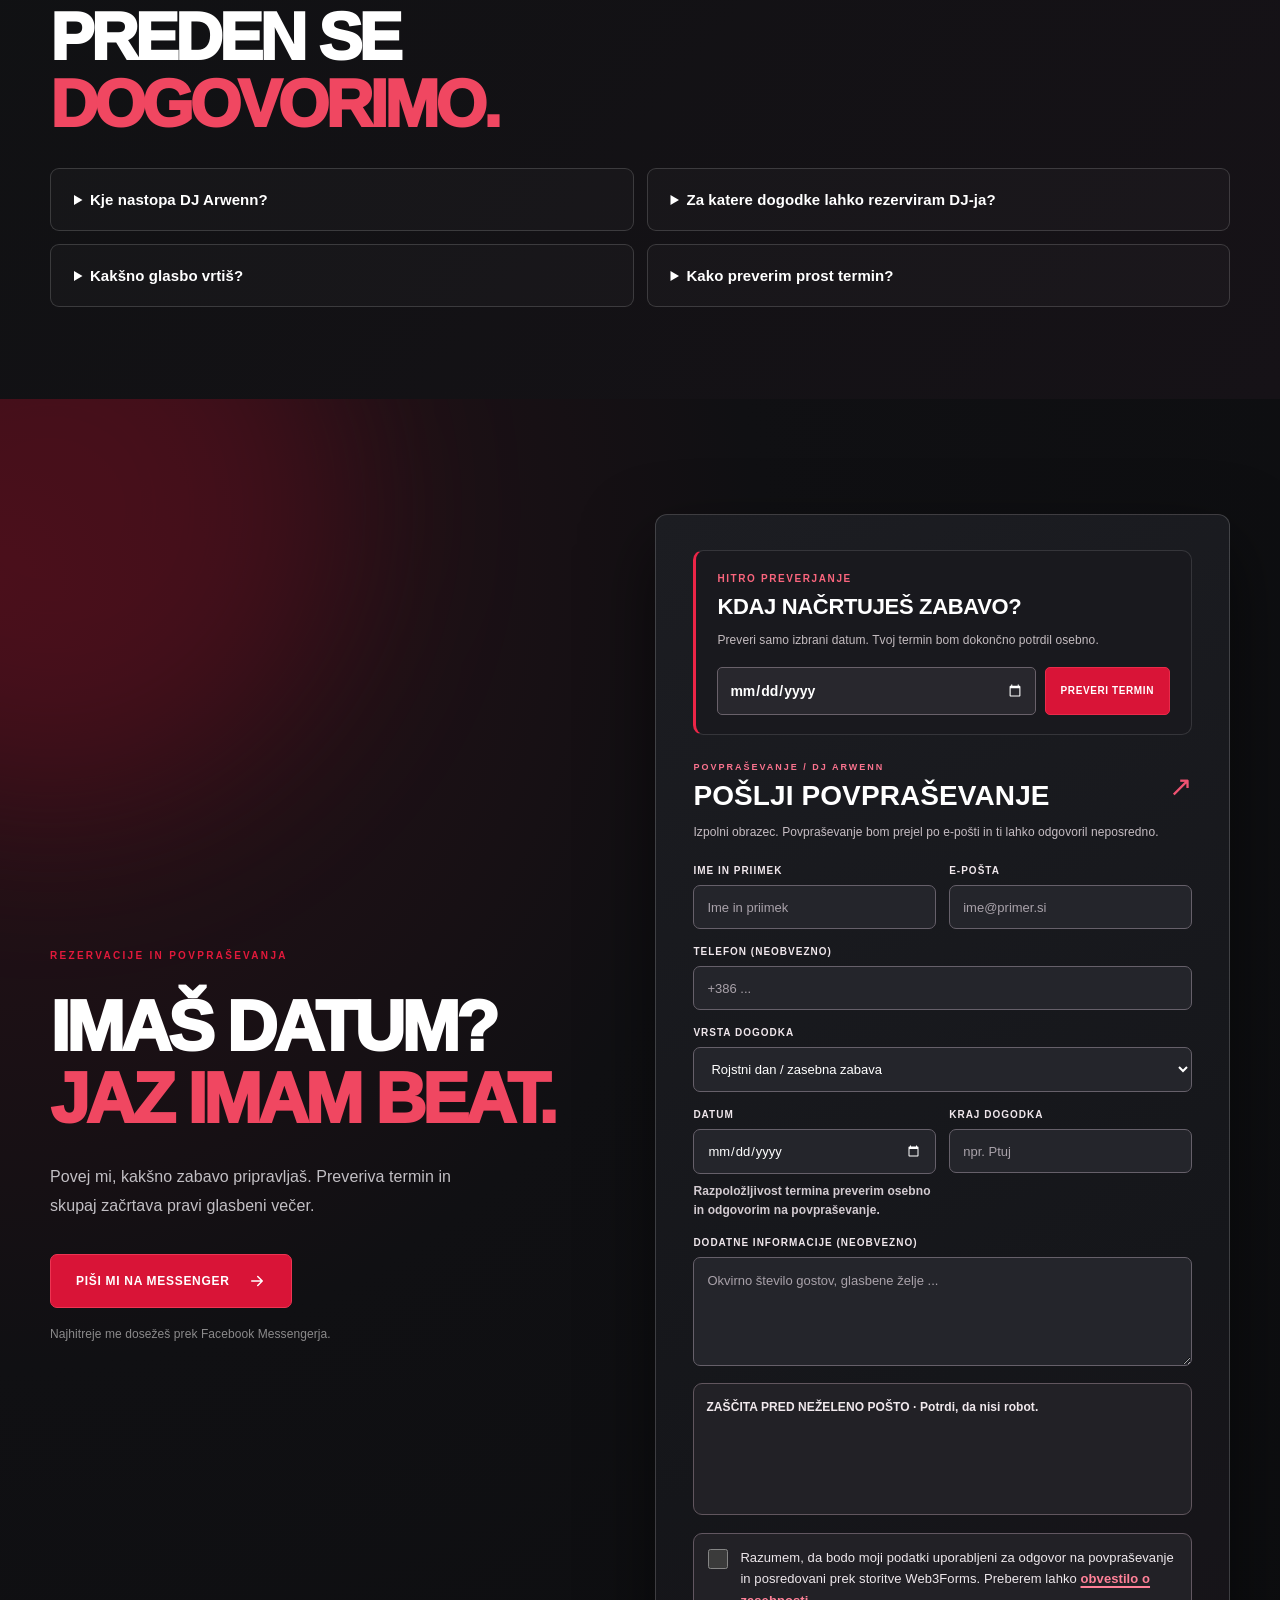
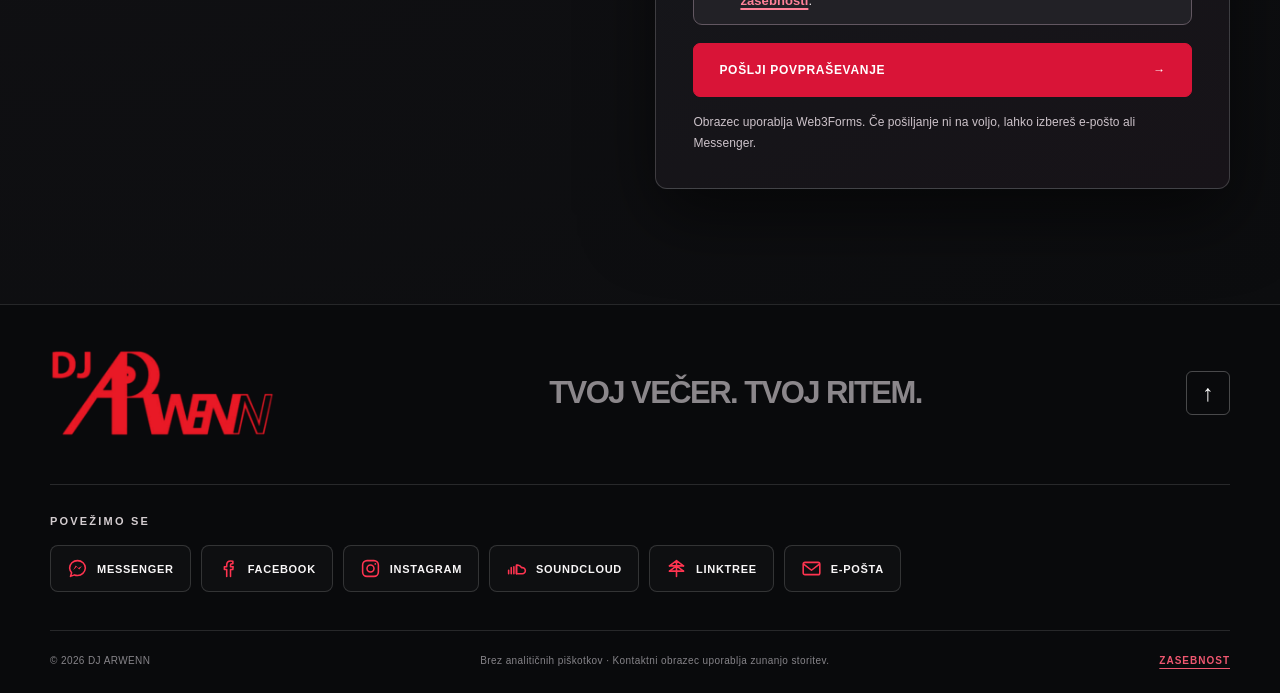
==== commit 747565e2: "Black balanced LP lettering and reference-guided S-shaped tonearm" ====
--- a/index.html
+++ b/index.html
@@ -137,37 +137,16 @@
       </div>
       <aside class="about-visual reveal" aria-label="Glasba skozi generacije">
         <div class="about-record-scene" role="img" aria-label="Stilizirana gramofonska plošča kot spomin na začetke glasbene zgodbe">
-          <div class="about-record"><div class="about-record-label"><span>DJ</span><strong>ARWENN</strong><small>33 RPM</small><span class="record-spindle" aria-hidden="true"></span></div></div>
-          <svg class="turntable-tonearm" viewBox="0 0 170 190" role="presentation" aria-hidden="true" focusable="false">
-<defs>
- <linearGradient id="tonearm-chrome" x1="0" y1="0" x2="1" y2=".4">
-  <stop offset="0" stop-color="#353741"/><stop offset=".22" stop-color="#efe8ea"/><stop offset=".43" stop-color="#a9a7b0"/><stop offset=".78" stop-color="#52525d"/><stop offset="1" stop-color="#24242d"/>
- </linearGradient>
- <radialGradient id="tonearm-pivot"><stop stop-color="#eee9eb"/><stop offset=".23" stop-color="#a5a1a9"/><stop offset=".57" stop-color="#292b35"/><stop offset=".86" stop-color="#54515b"/><stop offset="1" stop-color="#0c0e15"/></radialGradient>
- <linearGradient id="tonearm-head" x1="0" y1="0" x2="1" y2="1"><stop stop-color="#d8d1d7"/><stop offset=".45" stop-color="#77747d"/><stop offset="1" stop-color="#24242b"/></linearGradient>
-</defs>
-<!-- Counterweight and the central pivot are distinct pieces. -->
-<g transform="rotate(-10 132 30)">
- <rect x="121" y="2" width="23" height="17" rx="5" fill="#2d2d35" stroke="#bab1bb" stroke-width="1.8"/>
- <path d="M125 4v13M132 3v14M139 4v13" stroke="#c3bac1" stroke-opacity=".5" stroke-width="1.2"/>
-</g>
-<circle cx="132" cy="31" r="31" fill="#111116" stroke="#77727e" stroke-width="2"/>
-<circle cx="132" cy="31" r="23" fill="url(#tonearm-pivot)" stroke="#ded5db" stroke-width="2"/>
-<circle cx="132" cy="31" r="10" fill="#24252d" stroke="#eee7e8" stroke-width="2"/>
-<circle cx="132" cy="31" r="3.8" fill="#e9dfe4"/>
-<!-- Bent aluminum tube, positioned to touch grooves, not the label. -->
-<path d="M126 51 Q124 62 116 68 L92 100 Q84 108 77 113" stroke="#0b0c11" stroke-width="16" fill="none" stroke-linecap="round"/>
-<path d="M126 51 Q124 62 116 68 L92 100 Q84 108 77 113" stroke="url(#tonearm-chrome)" stroke-width="11.5" fill="none" stroke-linecap="round"/>
-<path d="M124 52 Q121 62 113 69 L89 98 Q82 107 75 110" stroke="#f1e8ee" stroke-opacity=".48" stroke-width="1.4" fill="none" stroke-linecap="round"/>
-<!-- Angled headshell with grip slots and a believable stylus underneath. -->
-<g transform="translate(62 104) rotate(23 17 14)">
- <path d="M1 1h34l-2 22H4Z" fill="url(#tonearm-head)" stroke="#dad0d7" stroke-width="1.8"/>
- <path d="M8 6h20M8 10h20M10 14h16" stroke="#f3ecf1" stroke-opacity=".62" stroke-width="1.4"/>
- <path d="M11 22h15v6H11Z" fill="#34343c" stroke="#c5b7c0" stroke-width="1.5"/>
- <rect x="15" y="28" width="7" height="7" rx="1" fill="#6b3849" stroke="#d6bbc6" stroke-width="1"/>
- <path d="M18.5 35v10l-2.5 2" stroke="#e9e5e9" stroke-width="1.2" fill="none"/>
- <circle cx="16" cy="47" r="1.8" fill="#e45677"/>
-</g>
+          <div class="about-record"><div class="about-record-label"><svg class="record-label-typography" viewBox="0 0 200 200" role="img" aria-label="DJ Arwenn – 33 RPM" focusable="false"><text x="100" y="52" text-anchor="middle" font-family="Inter,Arial,sans-serif" font-weight="850" font-size="21" letter-spacing="3" fill="#20070e">DJ</text><text x="100" y="80" text-anchor="middle" font-family="Inter,Arial,sans-serif" font-weight="950" font-size="29" textLength="143" lengthAdjust="spacingAndGlyphs" fill="#20070e">ARWENN</text><text x="100" y="157" text-anchor="middle" font-family="Inter,Arial,sans-serif" font-weight="800" font-size="19" letter-spacing="3" fill="#20070e">33 RPM</text></svg><span class="record-spindle" aria-hidden="true"></span></div></div>
+          <svg class="turntable-tonearm" viewBox="0 0 260 210" role="presentation" aria-hidden="true" focusable="false">
+<defs><linearGradient id="arwenn-arm-chrome" x1="0" y1="0" x2="1" y2="0"><stop stop-color="#32343a"/><stop offset=".22" stop-color="#ece8e8"/><stop offset=".4" stop-color="#9ca1a9"/><stop offset=".68" stop-color="#d1d1d6"/><stop offset="1" stop-color="#383a43"/></linearGradient><linearGradient id="arwenn-head-shell" x1="0" y1="0" x2="1" y2="1"><stop stop-color="#66666b"/><stop offset=".48" stop-color="#25252b"/><stop offset="1" stop-color="#0b0c10"/></linearGradient><linearGradient id="arwenn-arm-weight" x1="0" y1="0" x2="1" y2="1"><stop stop-color="#99999e"/><stop offset=".3" stop-color="#e4e1e6"/><stop offset=".54" stop-color="#54555f"/><stop offset="1" stop-color="#1b1c22"/></linearGradient></defs>
+<!-- A Technics-style S-tube with distinct bearing, counterweight, headshell, cartridge and fine stylus. -->
+<path d="M188 38L220 10" stroke="#15161a" stroke-width="12" stroke-linecap="round"/><path d="M188 38L220 10" stroke="url(#arwenn-arm-chrome)" stroke-width="8" stroke-linecap="round"/>
+<g transform="rotate(-40 224 8)"><rect x="214" y="-6" width="27" height="27" rx="5" fill="url(#arwenn-arm-weight)" stroke="#c1bcc4" stroke-width="1.8"/><path d="M219 -3v22m5-22v22m5-22v22m5-22v22" stroke="#22232b" stroke-opacity=".55" stroke-width="1"/></g>
+<ellipse cx="192" cy="44" rx="29" ry="30" fill="#15151c" stroke="#716b74" stroke-width="2"/><circle cx="192" cy="44" r="22" fill="url(#arwenn-arm-weight)" stroke="#dcd5db" stroke-width="2"/><circle cx="192" cy="44" r="13" fill="#292a33" stroke="#e5dce2" stroke-width="1.8"/><circle cx="192" cy="44" r="5" fill="#cfc8ce" stroke="#1c1c22" stroke-width="1.5"/>
+<circle cx="223" cy="77" r="11" fill="#303039" stroke="#9f9aa6" stroke-width="2"/><circle cx="223" cy="77" r="4" fill="#b2a9b1"/>
+<path d="M180 66 C182 85 169 94 157 102 C140 112 150 115 129 132" fill="none" stroke="#08090d" stroke-width="15" stroke-linecap="round"/><path d="M180 66 C182 85 169 94 157 102 C140 112 150 115 129 132" fill="none" stroke="url(#arwenn-arm-chrome)" stroke-width="10.2" stroke-linecap="round"/><path d="M178 68 C179 87 166 92 154 102 C139 113 149 115 128 130" fill="none" stroke="#fff" stroke-opacity=".5" stroke-width="1.3" stroke-linecap="round"/>
+<g transform="translate(96 127) rotate(23 21 18)"><path d="M13 1L38 5L40 26L4 26L2 15Z" fill="url(#arwenn-head-shell)" stroke="#d2c8d0" stroke-width="1.7"/><path d="M12 9h23M8 15h28M7 21h29" stroke="#b5acb3" stroke-opacity=".7" stroke-width="1.5"/><path d="M7 4L0 -6" stroke="#b8b7be" stroke-width="2.4" stroke-linecap="round"/><rect x="12" y="25" width="21" height="12" rx="2" fill="#1b1c23" stroke="#b6b0b8" stroke-width="1.5"/><path d="M16 27v7M29 27v7" stroke="#c3b9c1" stroke-width="1.2"/><path d="M22 37v7l-3 3" stroke="#d0c8d1" stroke-width="1.4" fill="none"/><path d="M19 47l-2 2" stroke="#e43d61" stroke-width="2.1"/></g>
 </svg>
           <svg class="retro-cassette" viewBox="0 0 240 150" role="presentation" aria-hidden="true" focusable="false"><defs><linearGradient id="cassette-body" x1="0" y1="0" x2="1" y2="1"><stop stop-color="#7f7682"/><stop offset=".22" stop-color="#3e3b46"/><stop offset=".65" stop-color="#14151b"/><stop offset="1" stop-color="#756c77"/></linearGradient><linearGradient id="cassette-label" x1="0" y1="0" x2="0" y2="1"><stop stop-color="#d7cbd0"/><stop offset="1" stop-color="#8f8893"/></linearGradient><radialGradient id="cassette-reel"><stop stop-color="#27252c"/><stop offset=".43" stop-color="#ded9db"/><stop offset=".65" stop-color="#47434c"/><stop offset=".85" stop-color="#b9b3b9"/><stop offset="1" stop-color="#15161b"/></radialGradient></defs><rect x="5" y="7" width="230" height="136" rx="12" fill="url(#cassette-body)" stroke="#b3a4ac" stroke-width="3"/><rect x="12" y="14" width="216" height="120" rx="8" stroke="#fff" stroke-opacity=".22" stroke-width="2"/><rect x="31" y="23" width="177" height="25" rx="2" fill="url(#cassette-label)"/><path d="M31 31h177" stroke="#df3e65" stroke-width="6"/><path d="M31 43h177" stroke="#403b47" stroke-width="1"/><rect x="26" y="53" width="188" height="64" rx="8" fill="#121318" stroke="#b5a9b5" stroke-width="2.5"/><path d="M41 92h159" stroke="#3d3138" stroke-width="7"/><g><circle cx="83" cy="85" r="26" fill="url(#cassette-reel)" stroke="#c9bcc5" stroke-width="2"/><circle cx="157" cy="85" r="26" fill="url(#cassette-reel)" stroke="#c9bcc5" stroke-width="2"/><circle cx="83" cy="85" r="12" fill="#514b56" stroke="#eee5e9" stroke-width="2"/><circle cx="157" cy="85" r="12" fill="#514b56" stroke="#eee5e9" stroke-width="2"/><g stroke="#efebee" stroke-width="3" stroke-linecap="round"><path d="M83 74v22M72 85h22M75 77l16 16M91 77L75 93M157 74v22M146 85h22M149 77l16 16M165 77l-16 16"/></g></g><path d="M25 121h190l-10 15H35Z" fill="#26262d" stroke="#8c858f" stroke-width="1.5"/><path d="M84 122h72l-8 9H92Z" fill="#a39ba5" opacity=".65"/><g fill="#16171d" stroke="#d7cbd1" stroke-width="1.5"><circle cx="20" cy="22" r="4"/><circle cx="219" cy="22" r="4"/><circle cx="20" cy="128" r="4"/><circle cx="219" cy="128" r="4"/></g></svg>
           <span class="record-edition">THE STORY / VOL. 01</span>
--- a/premium.css
+++ b/premium.css
@@ -449,7 +449,7 @@
 @media(max-width:760px){.faq-grid{grid-template-columns:1fr}.dj-faq{padding:69px 0}.faq-grid details{padding:19px}.service-area{font-size:9px;margin-bottom:15px;letter-spacing:.07em}}
 @media(max-width:650px){
   .mobile-book{padding:13px 20px!important;min-height:58px!important;font-size:11px!important;letter-spacing:.1em}
-  .footer{padding-bottom:84px}
+  .footer{padding-bottom:30px}
 }
 
 /* Booking requests only: no public availability or booked dates displayed. */
@@ -1143,20 +1143,20 @@
 }
 .about-record-scene svg.retro-cassette:after{content:none!important}
 /* Adjusted watermark contrast (mini logo never overlaps the large artwork). */
-.moments .moment-card .moment-watermark{opacity:.18!important}
-.moments .moment-card .ig-orb,.moments .moment-card .link-orb{opacity:.46!important}
+.moments .moment-card .moment-watermark{opacity:.26!important}
+.moments .moment-card .ig-orb,.moments .moment-card .link-orb{opacity:.60!important}
 /* Mobile: preserve approved form, step cards, logo buttons and typography. */
 @media(max-width:650px){
   /* 17-screen QA: shared rhythm for only the sections that had oversized gaps. */
   .hero-grid{padding-top:60px!important}
   .hero-copy{padding-top:14px!important}
   .services{padding-top:55px!important;padding-bottom:43px!important}
-  .music{padding-top:45px!important;padding-bottom:44px!important}
-  .about{padding-top:43px!important;padding-bottom:43px!important}
+  .music{padding-top:45px!important;padding-bottom:15px!important}
+  .about{padding-top:20px!important;padding-bottom:43px!important}
   .collaboration{padding-top:44px!important;padding-bottom:46px!important}
-  .moments{padding-top:44px!important;padding-bottom:45px!important}
-  .dj-faq{padding-bottom:40px!important}
-  .contact{padding-top:47px!important}
+  .moments{padding-top:44px!important;padding-bottom:18px!important}
+  .dj-faq{padding-top:29px!important;padding-bottom:26px!important}
+  .contact{padding-top:47px!important;padding-bottom:25px!important}
   /* Let actual text set tile height; consistent 51px header band for icon. */
   .services-grid .service-card{
     min-height:0!important;height:auto!important;
@@ -1164,7 +1164,7 @@
     gap:0!important;padding:16px 18px 18px!important;
   }
   .services-grid .service-card>div:last-child{
-    margin-top:51px!important;max-width:100%!important;
+    margin-top:18px!important;max-width:100%!important;
   }
   .services-grid .service-card>.service-art{
     width:160px;bottom:-21px;right:-24px;opacity:.15;
@@ -1182,7 +1182,7 @@
   }
 }
 @media(max-width:380px){
-  .services-grid .service-card>div:last-child{margin-top:52px!important}
+  .services-grid .service-card>div:last-child{margin-top:20px!important}
   .services-grid .service-card>.service-art{width:140px;opacity:.14}
   .music-panel>.music-speaker-art{width:101px;opacity:.13}
   .about-record-scene svg.turntable-tonearm{width:110px!important;height:148px!important}
@@ -1191,3 +1191,37 @@
 @media(prefers-reduced-motion:reduce){
   .services-grid .service-card>.service-art,.music-panel>.music-speaker-art{transition:none}
 }
+
+/* Post-merge phone QA: finish footer spacing and label geometry. */
+.about-record-scene .about-record-label{
+  position:relative;isolation:isolate;
+  transform:rotate(13deg); /* upright typography despite spinning-record illustration */
+}
+.about-record-scene .about-record-label>span:first-child{
+  position:absolute;top:16%;left:0;right:0;
+  line-height:1;font-size:11px;letter-spacing:.13em;
+}
+.about-record-scene .about-record-label>strong{
+  position:absolute;top:56%;left:2%;right:2%;
+  font-size:clamp(12px,1.8vw,20px);line-height:1.1;
+}
+.about-record-scene .about-record-label>small{
+  position:absolute;top:79%;left:0;right:0;
+  font-size:9px;letter-spacing:.11em;line-height:1;
+}
+.about-record-scene .about-record-label .record-spindle{
+  position:absolute;z-index:3;top:50%;left:50%;
+  transform:translate(-50%,-50%);
+  width:8px;height:8px;border-radius:50%;
+  background:#0b0b11;border:1px solid #f8c9d3;
+  box-shadow:0 0 0 2px #89112c,0 1px 2px #000a,inset 0 0 2px #000;
+}
+@media(max-width:650px){
+  /* Avoid the double gap from contact's bottom padding + footer's top padding. */
+  .footer{padding-top:27px!important;padding-bottom:30px!important}
+  .footer-top{padding-bottom:24px}
+  .footer-social{margin-top:6px;padding-top:24px;padding-bottom:24px}
+  .footer-bottom{padding-top:18px}
+  /* The first paragraph begins closer to the event icon, with breathable line height. */
+  .services-grid .service-card{padding-bottom:16px!important}
+}
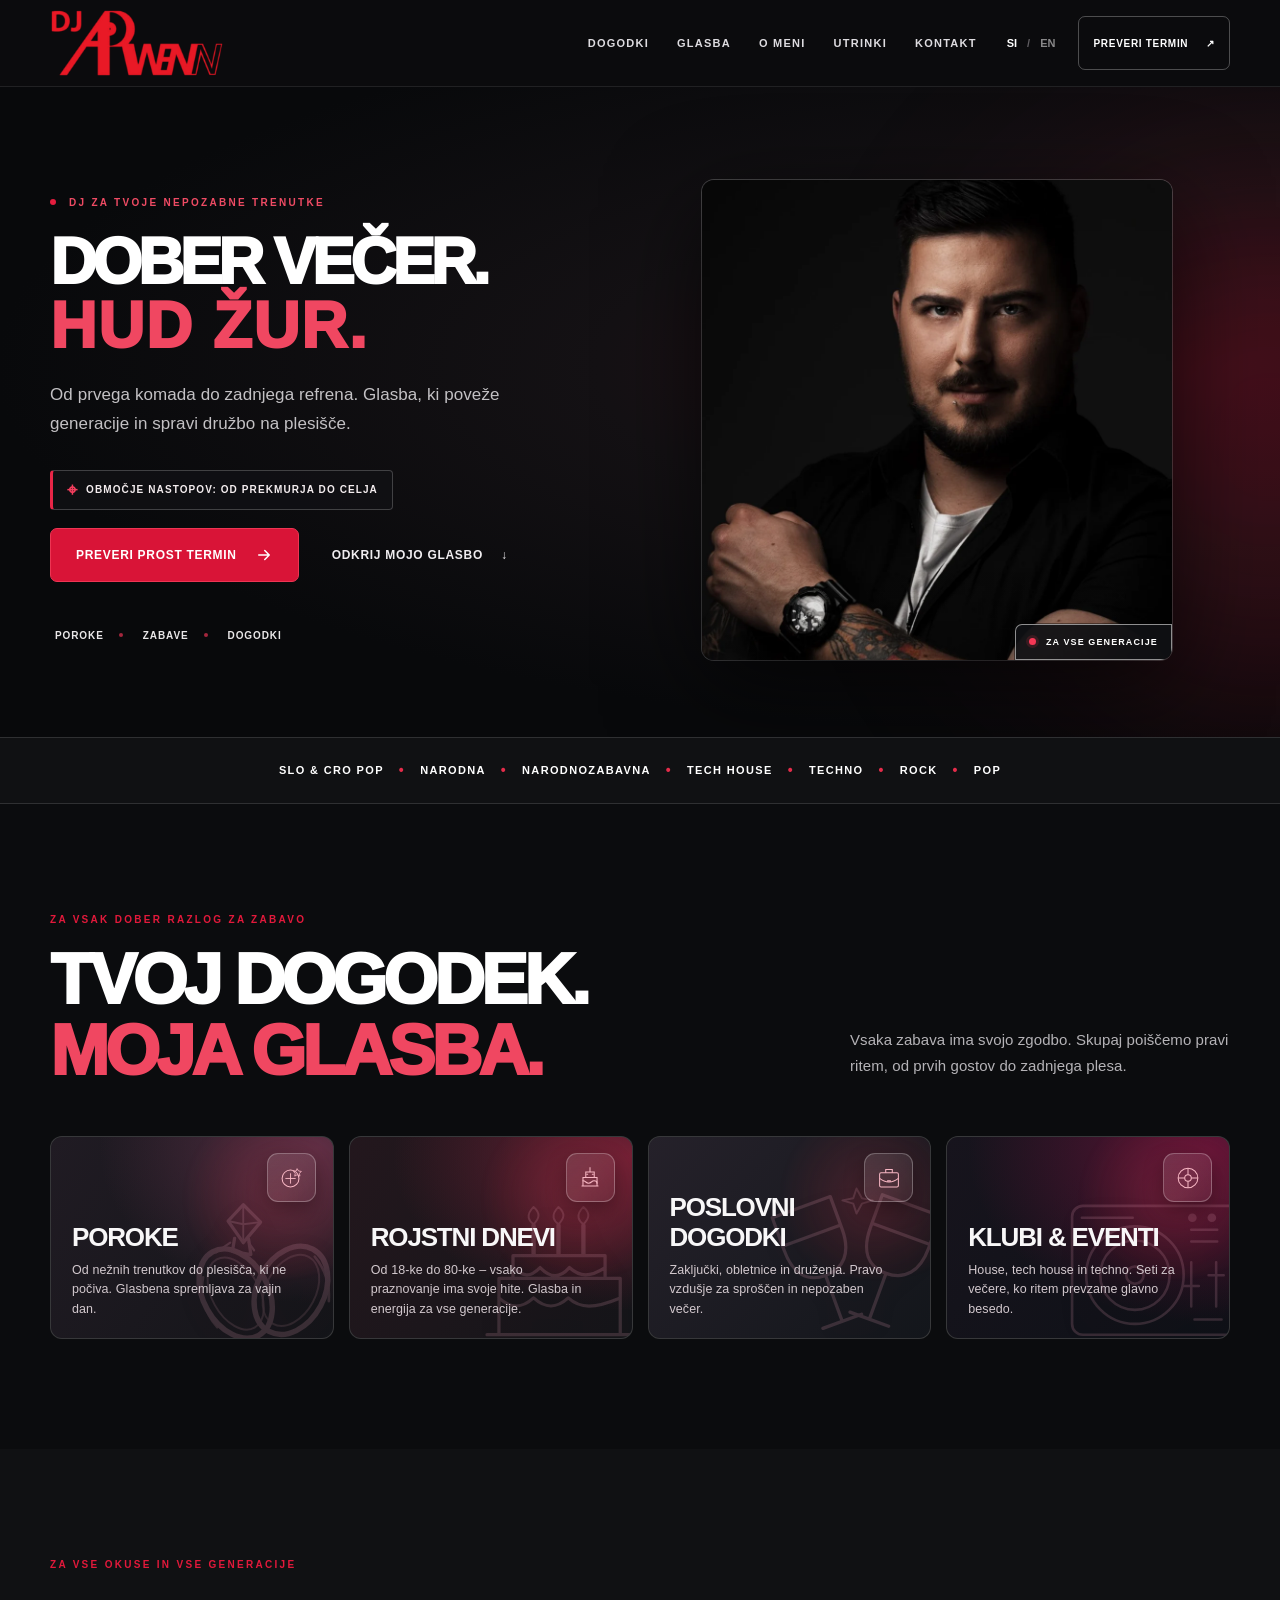
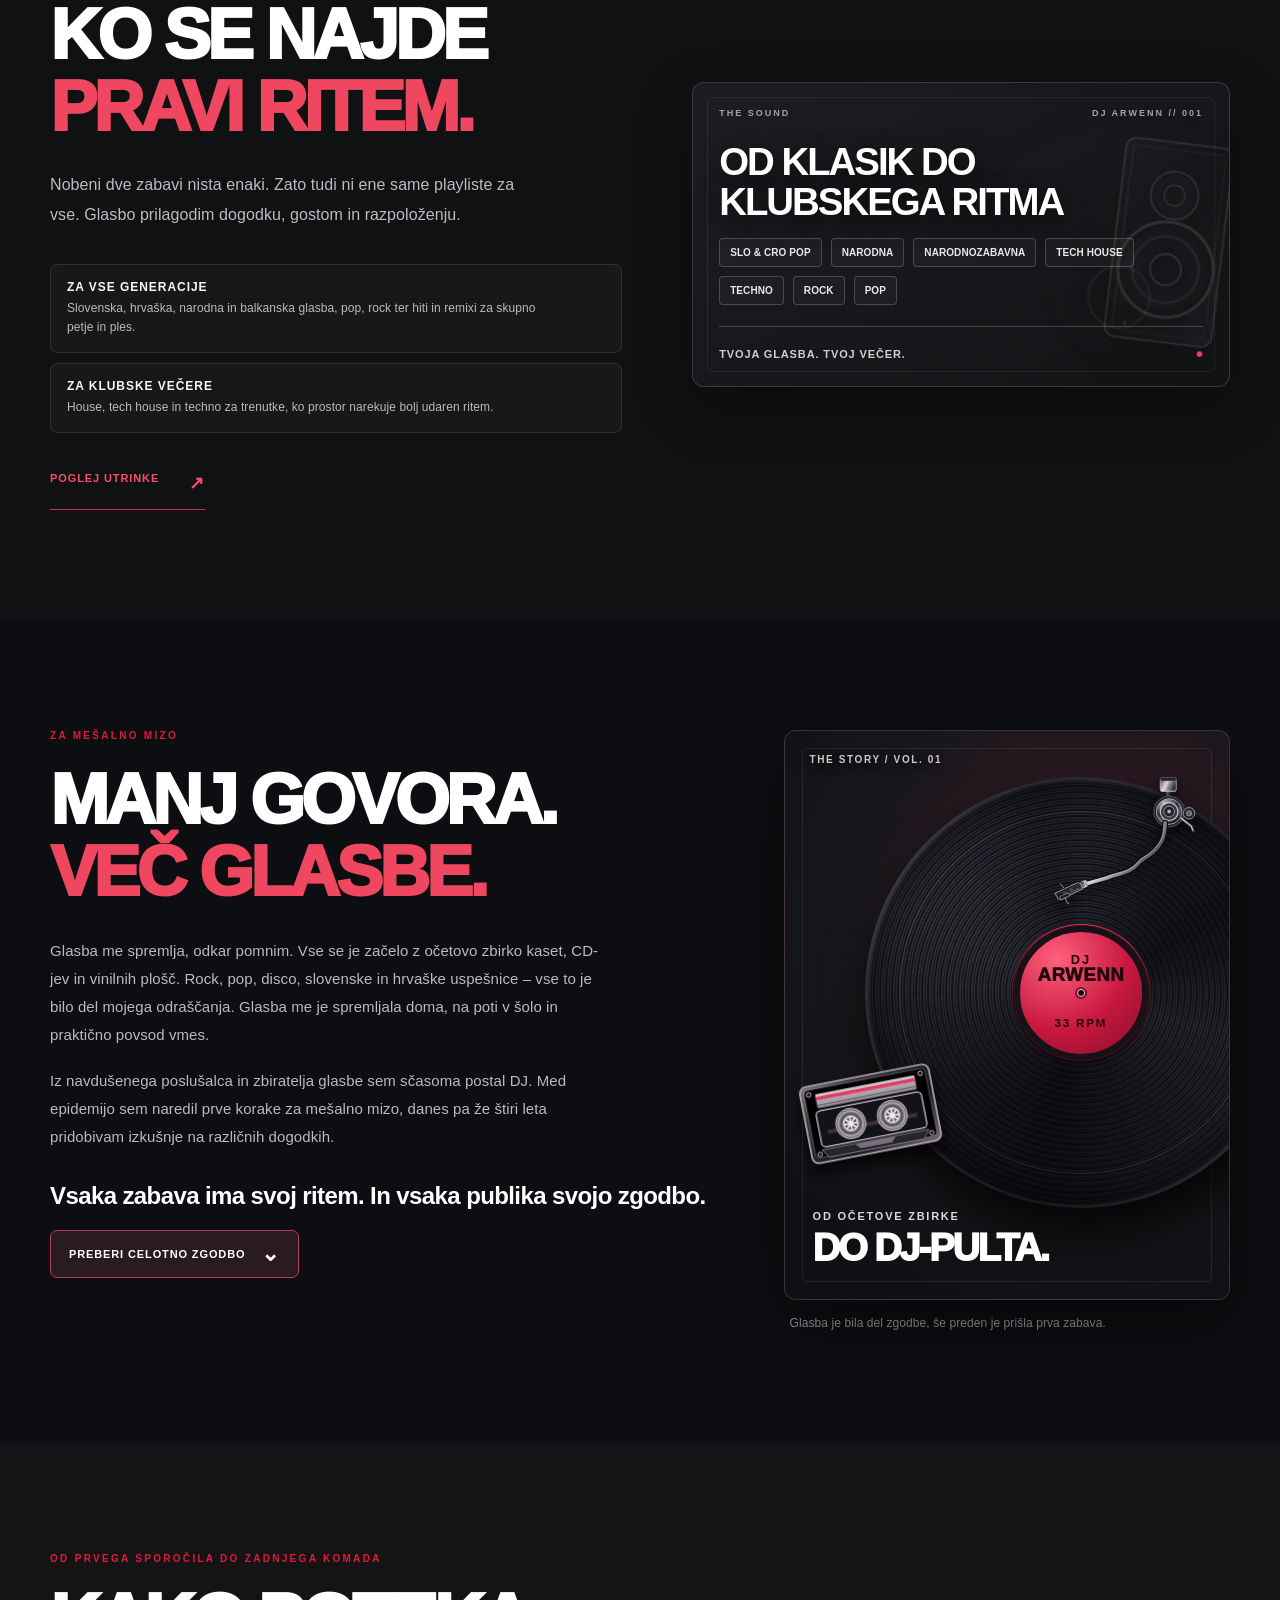
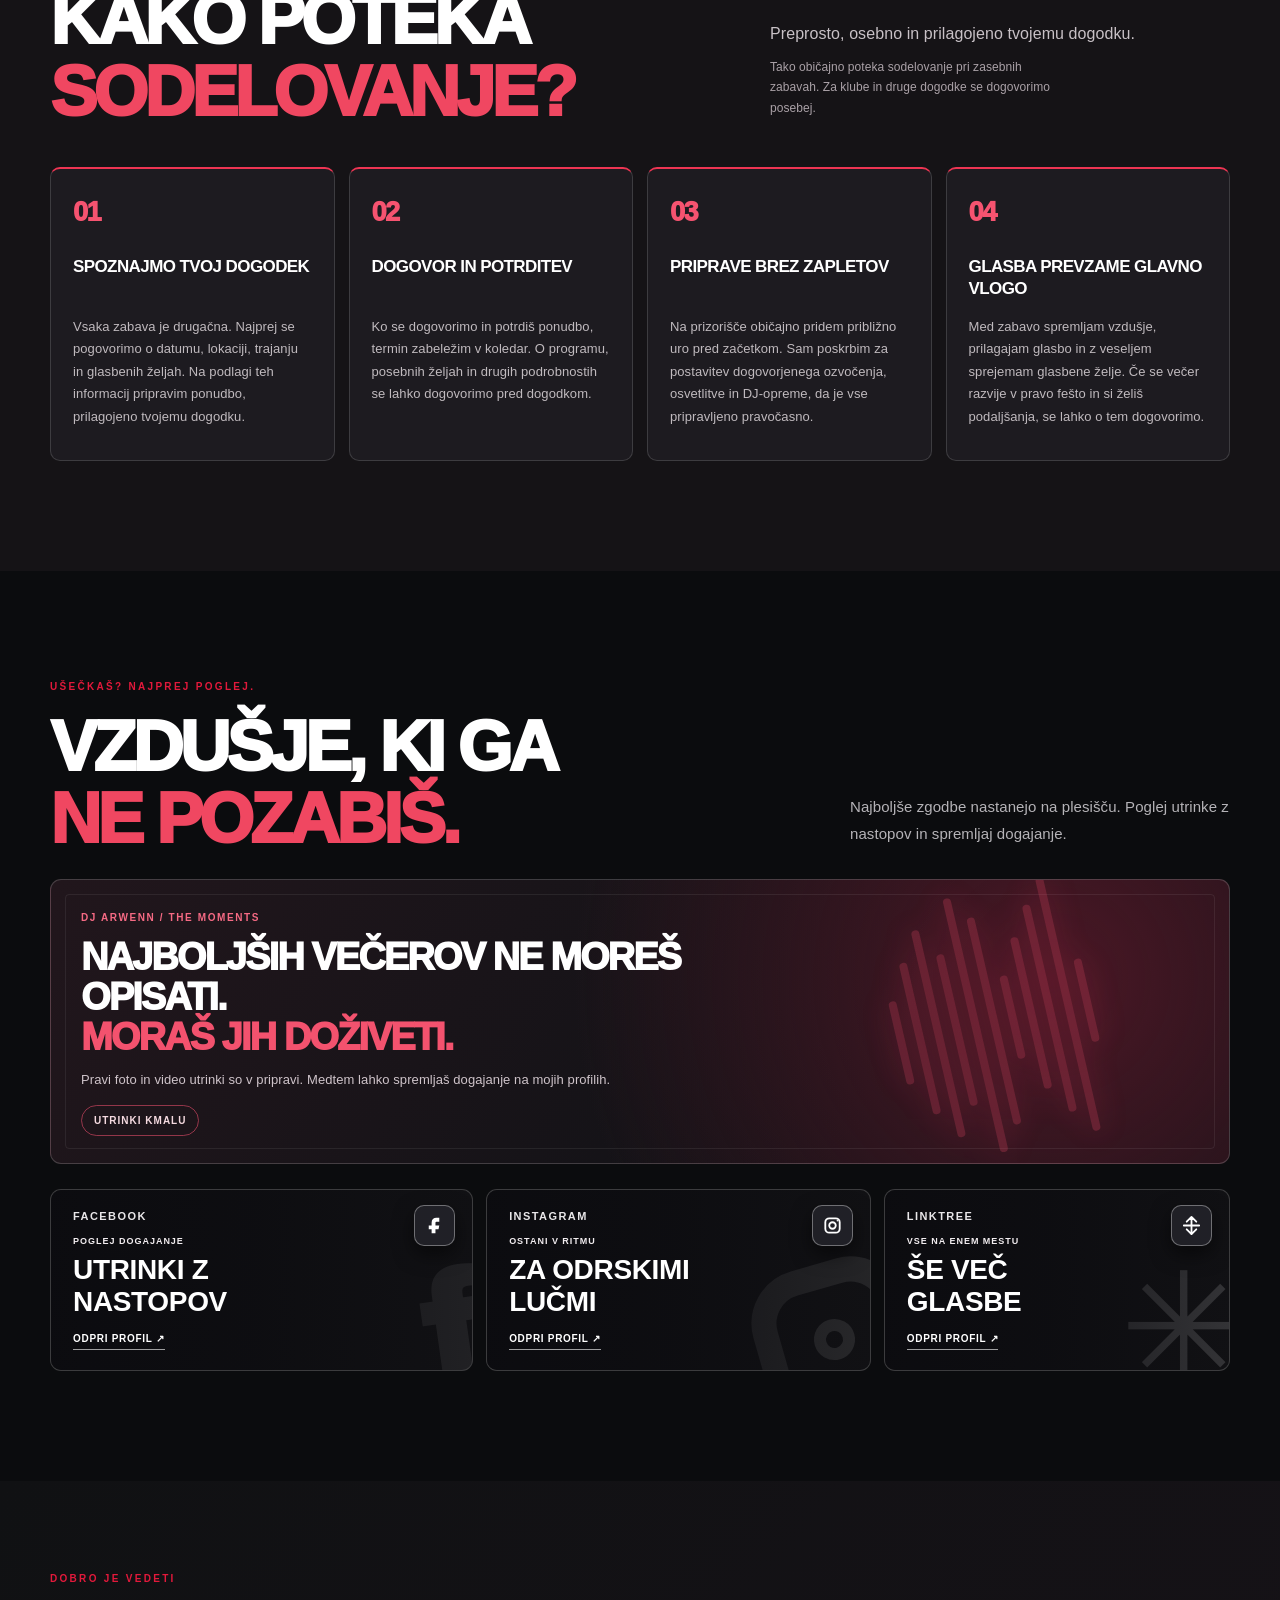
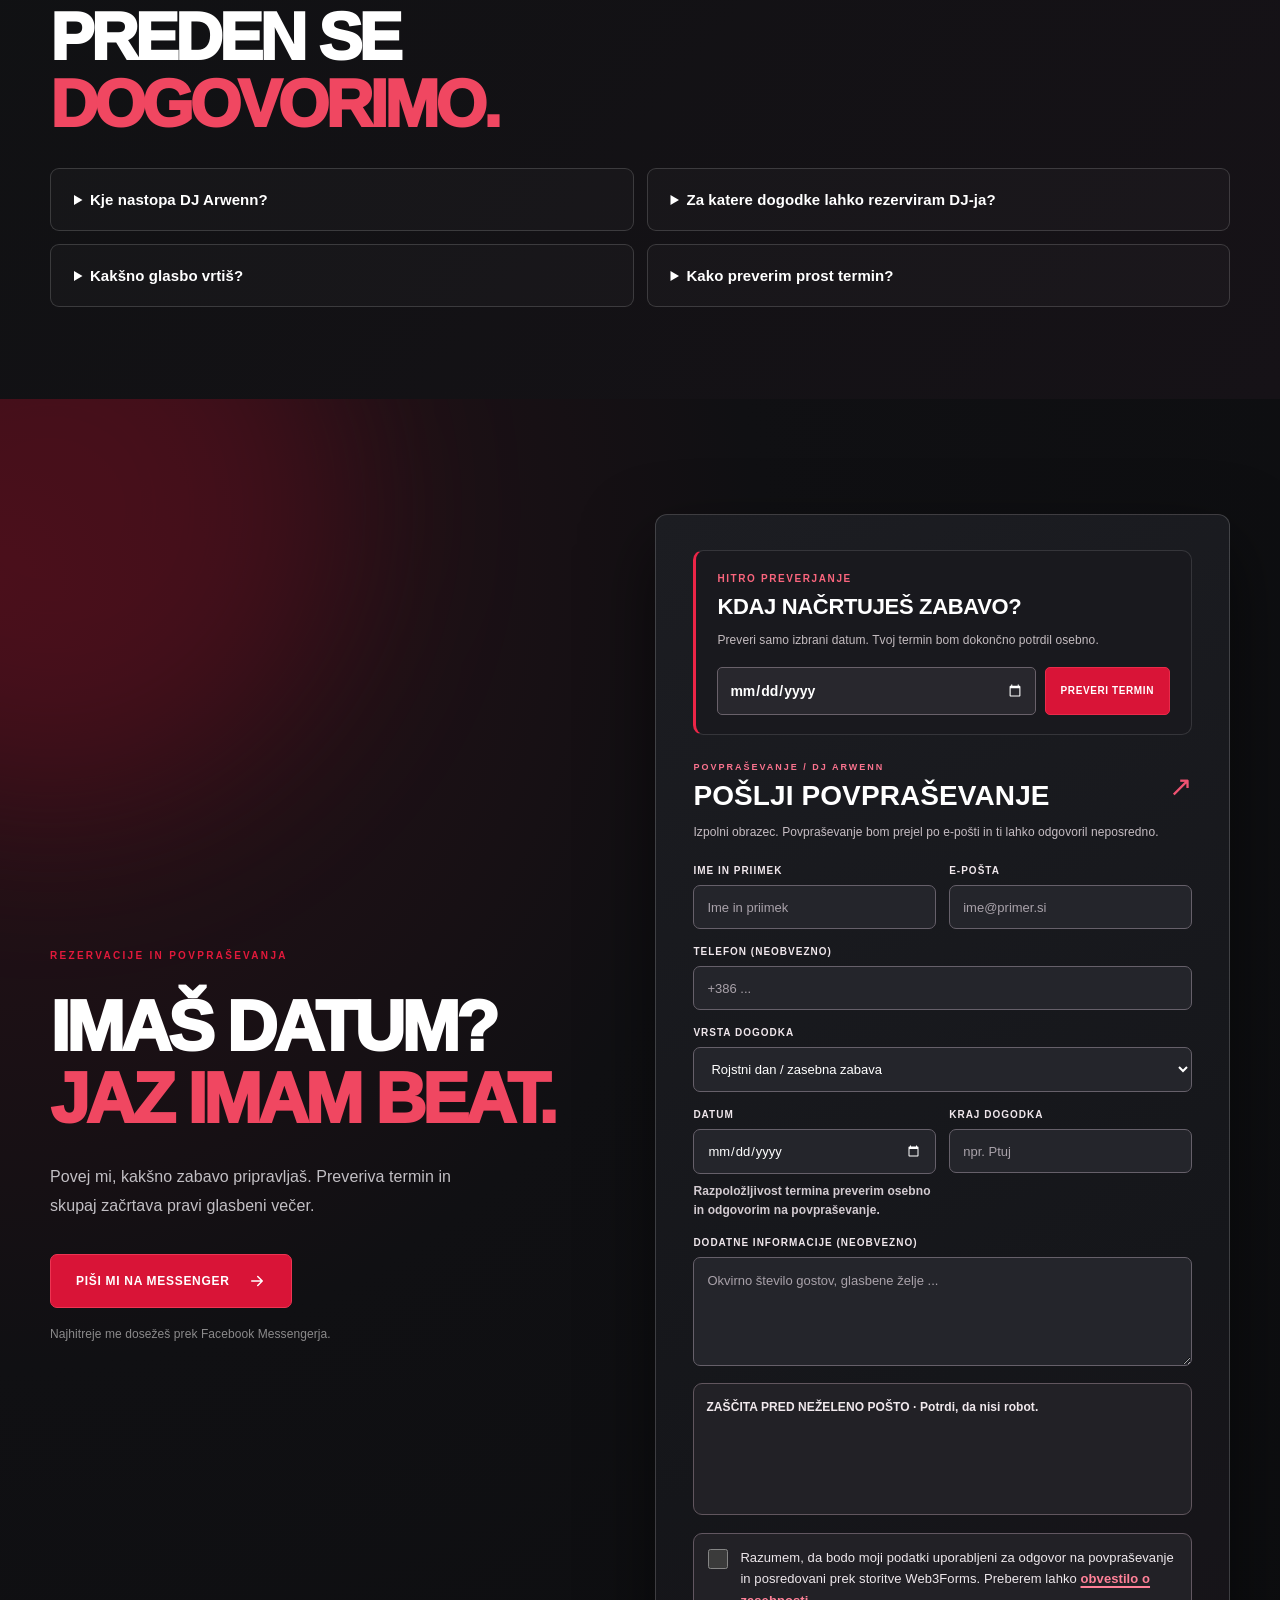
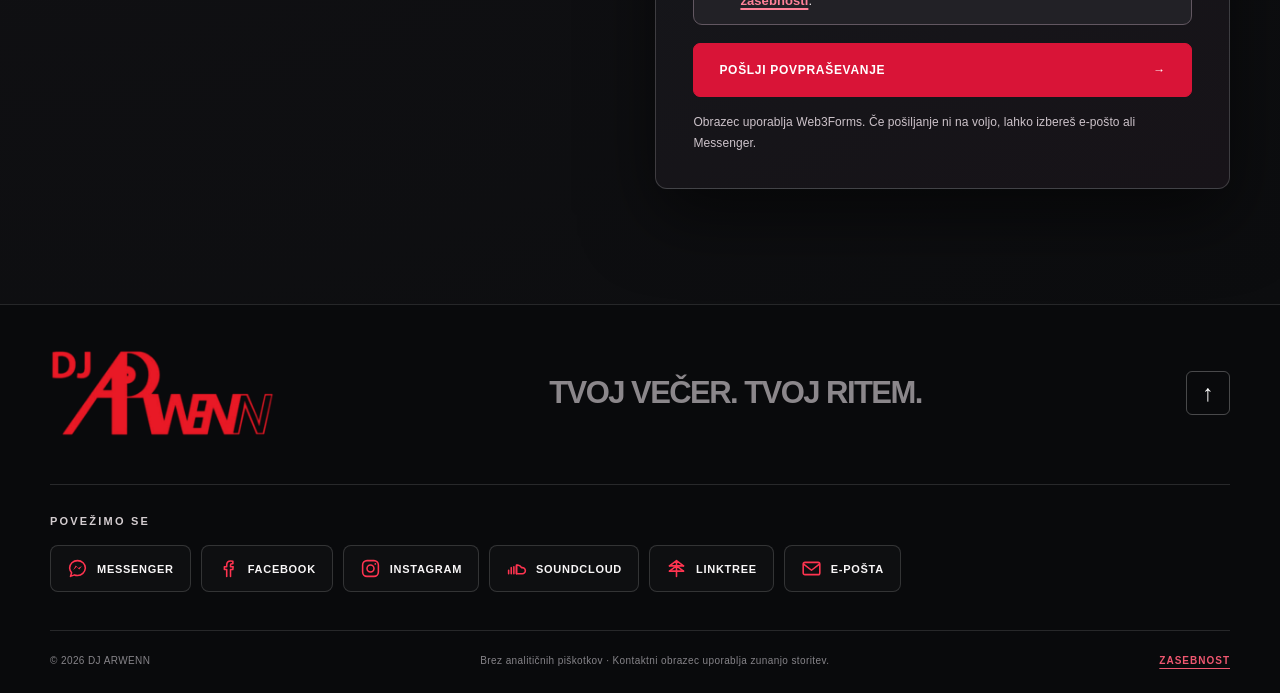
==== commit 04a1b366: "Replace only tonearm SVG with Technics-inspired full-length S-arm and cartridge" ====
--- a/index.html
+++ b/index.html
@@ -138,15 +138,52 @@
       <aside class="about-visual reveal" aria-label="Glasba skozi generacije">
         <div class="about-record-scene" role="img" aria-label="Stilizirana gramofonska plošča kot spomin na začetke glasbene zgodbe">
           <div class="about-record"><div class="about-record-label"><svg class="record-label-typography" viewBox="0 0 200 200" role="img" aria-label="DJ Arwenn – 33 RPM" focusable="false"><text x="100" y="52" text-anchor="middle" font-family="Inter,Arial,sans-serif" font-weight="850" font-size="21" letter-spacing="3" fill="#20070e">DJ</text><text x="100" y="80" text-anchor="middle" font-family="Inter,Arial,sans-serif" font-weight="950" font-size="29" textLength="143" lengthAdjust="spacingAndGlyphs" fill="#20070e">ARWENN</text><text x="100" y="157" text-anchor="middle" font-family="Inter,Arial,sans-serif" font-weight="800" font-size="19" letter-spacing="3" fill="#20070e">33 RPM</text></svg><span class="record-spindle" aria-hidden="true"></span></div></div>
-          <svg class="turntable-tonearm" viewBox="0 0 260 210" role="presentation" aria-hidden="true" focusable="false">
-<defs><linearGradient id="arwenn-arm-chrome" x1="0" y1="0" x2="1" y2="0"><stop stop-color="#32343a"/><stop offset=".22" stop-color="#ece8e8"/><stop offset=".4" stop-color="#9ca1a9"/><stop offset=".68" stop-color="#d1d1d6"/><stop offset="1" stop-color="#383a43"/></linearGradient><linearGradient id="arwenn-head-shell" x1="0" y1="0" x2="1" y2="1"><stop stop-color="#66666b"/><stop offset=".48" stop-color="#25252b"/><stop offset="1" stop-color="#0b0c10"/></linearGradient><linearGradient id="arwenn-arm-weight" x1="0" y1="0" x2="1" y2="1"><stop stop-color="#99999e"/><stop offset=".3" stop-color="#e4e1e6"/><stop offset=".54" stop-color="#54555f"/><stop offset="1" stop-color="#1b1c22"/></linearGradient></defs>
-<!-- A Technics-style S-tube with distinct bearing, counterweight, headshell, cartridge and fine stylus. -->
-<path d="M188 38L220 10" stroke="#15161a" stroke-width="12" stroke-linecap="round"/><path d="M188 38L220 10" stroke="url(#arwenn-arm-chrome)" stroke-width="8" stroke-linecap="round"/>
-<g transform="rotate(-40 224 8)"><rect x="214" y="-6" width="27" height="27" rx="5" fill="url(#arwenn-arm-weight)" stroke="#c1bcc4" stroke-width="1.8"/><path d="M219 -3v22m5-22v22m5-22v22m5-22v22" stroke="#22232b" stroke-opacity=".55" stroke-width="1"/></g>
-<ellipse cx="192" cy="44" rx="29" ry="30" fill="#15151c" stroke="#716b74" stroke-width="2"/><circle cx="192" cy="44" r="22" fill="url(#arwenn-arm-weight)" stroke="#dcd5db" stroke-width="2"/><circle cx="192" cy="44" r="13" fill="#292a33" stroke="#e5dce2" stroke-width="1.8"/><circle cx="192" cy="44" r="5" fill="#cfc8ce" stroke="#1c1c22" stroke-width="1.5"/>
-<circle cx="223" cy="77" r="11" fill="#303039" stroke="#9f9aa6" stroke-width="2"/><circle cx="223" cy="77" r="4" fill="#b2a9b1"/>
-<path d="M180 66 C182 85 169 94 157 102 C140 112 150 115 129 132" fill="none" stroke="#08090d" stroke-width="15" stroke-linecap="round"/><path d="M180 66 C182 85 169 94 157 102 C140 112 150 115 129 132" fill="none" stroke="url(#arwenn-arm-chrome)" stroke-width="10.2" stroke-linecap="round"/><path d="M178 68 C179 87 166 92 154 102 C139 113 149 115 128 130" fill="none" stroke="#fff" stroke-opacity=".5" stroke-width="1.3" stroke-linecap="round"/>
-<g transform="translate(96 127) rotate(23 21 18)"><path d="M13 1L38 5L40 26L4 26L2 15Z" fill="url(#arwenn-head-shell)" stroke="#d2c8d0" stroke-width="1.7"/><path d="M12 9h23M8 15h28M7 21h29" stroke="#b5acb3" stroke-opacity=".7" stroke-width="1.5"/><path d="M7 4L0 -6" stroke="#b8b7be" stroke-width="2.4" stroke-linecap="round"/><rect x="12" y="25" width="21" height="12" rx="2" fill="#1b1c23" stroke="#b6b0b8" stroke-width="1.5"/><path d="M16 27v7M29 27v7" stroke="#c3b9c1" stroke-width="1.2"/><path d="M22 37v7l-3 3" stroke="#d0c8d1" stroke-width="1.4" fill="none"/><path d="M19 47l-2 2" stroke="#e43d61" stroke-width="2.1"/></g>
+          <svg class="turntable-tonearm" viewBox="0 0 420 330" role="presentation" aria-hidden="true" focusable="false">
+<defs>
+<linearGradient id="arwenn-tube-metal" x1="0" y1="0" x2="1" y2=".6"><stop stop-color="#4a4c54"/><stop offset=".19" stop-color="#a8aab0"/><stop offset=".33" stop-color="#f4f1f1"/><stop offset=".48" stop-color="#cac8ca"/><stop offset=".72" stop-color="#777981"/><stop offset="1" stop-color="#373941"/></linearGradient>
+<linearGradient id="arwenn-cweight" x1="0" y1="0" x2="1" y2=".4"><stop stop-color="#292a31"/><stop offset=".27" stop-color="#aaa9ac"/><stop offset=".46" stop-color="#e9e5e6"/><stop offset=".7" stop-color="#84858d"/><stop offset="1" stop-color="#292930"/></linearGradient>
+<linearGradient id="arwenn-shell" x1="0" y1="0" x2="1" y2="1"><stop stop-color="#54555b"/><stop offset=".3" stop-color="#2b2c35"/><stop offset=".7" stop-color="#13141b"/><stop offset="1" stop-color="#34353d"/></linearGradient>
+<radialGradient id="arwenn-bearing" cx=".36" cy=".25" r=".72"><stop stop-color="#e5e2e4"/><stop offset=".27" stop-color="#8e8f96"/><stop offset=".62" stop-color="#292b34"/><stop offset=".84" stop-color="#64636b"/><stop offset="1" stop-color="#171820"/></radialGradient>
+</defs>
+<!-- Rear counterweight on the gimbal assembly, separate from the arm tube. -->
+<path d="M336 47L337 23" stroke="#12131a" stroke-width="14" stroke-linecap="round"/>
+<path d="M336 47L337 23" stroke="url(#arwenn-tube-metal)" stroke-width="8.5" stroke-linecap="round"/>
+<rect x="319" y="4" width="36" height="29" rx="5" fill="url(#arwenn-cweight)" stroke="#c5c3c8" stroke-width="1.8"/>
+<rect x="319" y=".8" width="36" height="8" rx="3" fill="#22242b" stroke="#7f8088" stroke-width="1.2"/>
+<path d="M323 10v18M328 10v18M333 10v18M338 10v18M343 10v18M349 10v18" stroke="#555760" stroke-opacity=".5" stroke-width=".8"/>
+<path d="M321 30h32" stroke="#f5eff0" stroke-opacity=".5" stroke-width="1.3"/>
+<!-- Technics-inspired bearing, cue lever and anti-skate knob. -->
+<circle cx="339" cy="78" r="34" fill="#12131a" stroke="#3c4047" stroke-width="4"/>
+<circle cx="339" cy="78" r="29" fill="url(#arwenn-bearing)" stroke="#b8b4ba" stroke-width="2"/>
+<circle cx="339" cy="78" r="20" fill="#363841" stroke="#d8d3d7" stroke-width="2.3"/>
+<circle cx="339" cy="78" r="12" fill="#1d1f27" stroke="#9fa0a7" stroke-width="2"/>
+<circle cx="339" cy="78" r="5" fill="#b3b5bb" stroke="#23242b" stroke-width="1.5"/>
+<path d="M326 55L331 64M352 55L348 64" stroke="#f0e6ed" stroke-opacity=".45" stroke-width="1.8"/>
+<path d="M366 93L390 112L394 122" stroke="#444650" stroke-width="6" stroke-linecap="round" fill="none"/>
+<path d="M365 92L389 111L392 120" stroke="#d3ced5" stroke-width="2.5" stroke-linecap="round" fill="none"/>
+<circle cx="384" cy="82" r="13" fill="#22242c" stroke="#b4adb6" stroke-width="1.8"/>
+<circle cx="384" cy="82" r="6" fill="#555762" stroke="#d0cad1" stroke-width="1.2"/>
+<path d="M379 82h10" stroke="#aaaab3" stroke-width="1"/>
+<!-- One continuous long S-shaped tube, unlike the previous short bent bar. -->
+<path d="M330 103C330 133 323 151 303 169C283 187 279 182 268 196C250 218 226 217 198 228L152 241" fill="none" stroke="#08090e" stroke-width="13" stroke-linecap="round" stroke-linejoin="round"/>
+<path d="M330 103C330 133 323 151 303 169C283 187 279 182 268 196C250 218 226 217 198 228L152 241" fill="none" stroke="url(#arwenn-tube-metal)" stroke-width="8.4" stroke-linecap="round" stroke-linejoin="round"/>
+<path d="M328 105C328 131 321 149 301 167C282 184 278 180 267 195C249 215 224 215 196 226L151 239" fill="none" stroke="#fff" stroke-opacity=".55" stroke-width="1.5" stroke-linecap="round" stroke-linejoin="round"/>
+<!-- Detachable elongated headshell, finger lift, cartridge and minute stylus. -->
+<g transform="translate(152 240) rotate(157)">
+<rect x="-2" y="-7" width="14" height="14" rx="3" fill="url(#arwenn-cweight)" stroke="#d4d0d2" stroke-width="1.5"/>
+<path d="M2 -5v10M6 -5v10M10 -5v10" stroke="#595b64" stroke-width="1"/>
+<path d="M12 -8L65 -12L72 -8L74 7L18 9L12 5Z" fill="url(#arwenn-shell)" stroke="#b9b6bb" stroke-width="1.6"/>
+<path d="M20 -4L60 -7" stroke="#f6edf4" stroke-opacity=".45" stroke-width="1.4"/>
+<path d="M18 5L64 2" stroke="#777782" stroke-opacity=".6" stroke-width="1.2"/>
+<path d="M50 9l5 13" stroke="#11121a" stroke-width="3.2" stroke-linecap="round"/>
+<path d="M50 9l5 13" stroke="#a8a8ae" stroke-width="1.8" stroke-linecap="round"/>
+<ellipse cx="37" cy="0" rx="3.2" ry="1.6" fill="#06070b" stroke="#c6c1c9" stroke-width=".8"/>
+<ellipse cx="53" cy="-1" rx="3.2" ry="1.6" fill="#06070b" stroke="#c6c1c9" stroke-width=".8"/>
+<path d="M46 -12h21v8H46Z" fill="#17181e" stroke="#aeaeb6" stroke-width="1.2"/>
+<path d="M50 -10h13" stroke="#6c6b75" stroke-width="1"/>
+<path d="M57 -12v-11l-2 -3" stroke="#ded6db" stroke-width="1.3" stroke-linecap="round" fill="none"/>
+<circle cx="55" cy="-26" r="1.65" fill="#e55170"/>
+</g>
 </svg>
           <svg class="retro-cassette" viewBox="0 0 240 150" role="presentation" aria-hidden="true" focusable="false"><defs><linearGradient id="cassette-body" x1="0" y1="0" x2="1" y2="1"><stop stop-color="#7f7682"/><stop offset=".22" stop-color="#3e3b46"/><stop offset=".65" stop-color="#14151b"/><stop offset="1" stop-color="#756c77"/></linearGradient><linearGradient id="cassette-label" x1="0" y1="0" x2="0" y2="1"><stop stop-color="#d7cbd0"/><stop offset="1" stop-color="#8f8893"/></linearGradient><radialGradient id="cassette-reel"><stop stop-color="#27252c"/><stop offset=".43" stop-color="#ded9db"/><stop offset=".65" stop-color="#47434c"/><stop offset=".85" stop-color="#b9b3b9"/><stop offset="1" stop-color="#15161b"/></radialGradient></defs><rect x="5" y="7" width="230" height="136" rx="12" fill="url(#cassette-body)" stroke="#b3a4ac" stroke-width="3"/><rect x="12" y="14" width="216" height="120" rx="8" stroke="#fff" stroke-opacity=".22" stroke-width="2"/><rect x="31" y="23" width="177" height="25" rx="2" fill="url(#cassette-label)"/><path d="M31 31h177" stroke="#df3e65" stroke-width="6"/><path d="M31 43h177" stroke="#403b47" stroke-width="1"/><rect x="26" y="53" width="188" height="64" rx="8" fill="#121318" stroke="#b5a9b5" stroke-width="2.5"/><path d="M41 92h159" stroke="#3d3138" stroke-width="7"/><g><circle cx="83" cy="85" r="26" fill="url(#cassette-reel)" stroke="#c9bcc5" stroke-width="2"/><circle cx="157" cy="85" r="26" fill="url(#cassette-reel)" stroke="#c9bcc5" stroke-width="2"/><circle cx="83" cy="85" r="12" fill="#514b56" stroke="#eee5e9" stroke-width="2"/><circle cx="157" cy="85" r="12" fill="#514b56" stroke="#eee5e9" stroke-width="2"/><g stroke="#efebee" stroke-width="3" stroke-linecap="round"><path d="M83 74v22M72 85h22M75 77l16 16M91 77L75 93M157 74v22M146 85h22M149 77l16 16M165 77l-16 16"/></g></g><path d="M25 121h190l-10 15H35Z" fill="#26262d" stroke="#8c858f" stroke-width="1.5"/><path d="M84 122h72l-8 9H92Z" fill="#a39ba5" opacity=".65"/><g fill="#16171d" stroke="#d7cbd1" stroke-width="1.5"><circle cx="20" cy="22" r="4"/><circle cx="219" cy="22" r="4"/><circle cx="20" cy="128" r="4"/><circle cx="219" cy="128" r="4"/></g></svg>
           <span class="record-edition">THE STORY / VOL. 01</span>
--- a/premium.css
+++ b/premium.css
@@ -1148,8 +1148,8 @@
 /* Mobile: preserve approved form, step cards, logo buttons and typography. */
 @media(max-width:650px){
   /* 17-screen QA: shared rhythm for only the sections that had oversized gaps. */
-  .hero-grid{padding-top:60px!important}
-  .hero-copy{padding-top:14px!important}
+  .hero-grid{padding-top:20px!important}
+  .hero-copy{padding-top:8px!important}
   .services{padding-top:55px!important;padding-bottom:43px!important}
   .music{padding-top:45px!important;padding-bottom:15px!important}
   .about{padding-top:20px!important;padding-bottom:43px!important}
@@ -1225,3 +1225,23 @@
   /* The first paragraph begins closer to the event icon, with breathable line height. */
   .services-grid .service-card{padding-bottom:16px!important}
 }
+
+/* Balanced black lettering around true center spindle hole. */
+.about-record-scene .about-record-label .record-label-typography{
+ position:absolute;inset:0;display:block;width:100%;height:100%;
+ overflow:visible;z-index:2;pointer-events:none;
+}
+.about-record-scene .about-record-label .record-spindle{z-index:4}
+/* Reference-guided S-shaped tonearm, bearing and detachable headshell. */
+.about-record-scene svg.turntable-tonearm{
+ top:8%!important;right:5.5%!important;width:186px!important;height:auto!important;
+ max-width:none;filter:drop-shadow(0 7px 7px #0009);
+}
+@media(max-width:650px){
+ .about-record-scene svg.turntable-tonearm{
+  top:8%!important;right:5.5%!important;width:177px!important;height:auto!important;
+ }
+}
+@media(max-width:380px){
+ .about-record-scene svg.turntable-tonearm{width:156px!important;right:4%!important}
+}
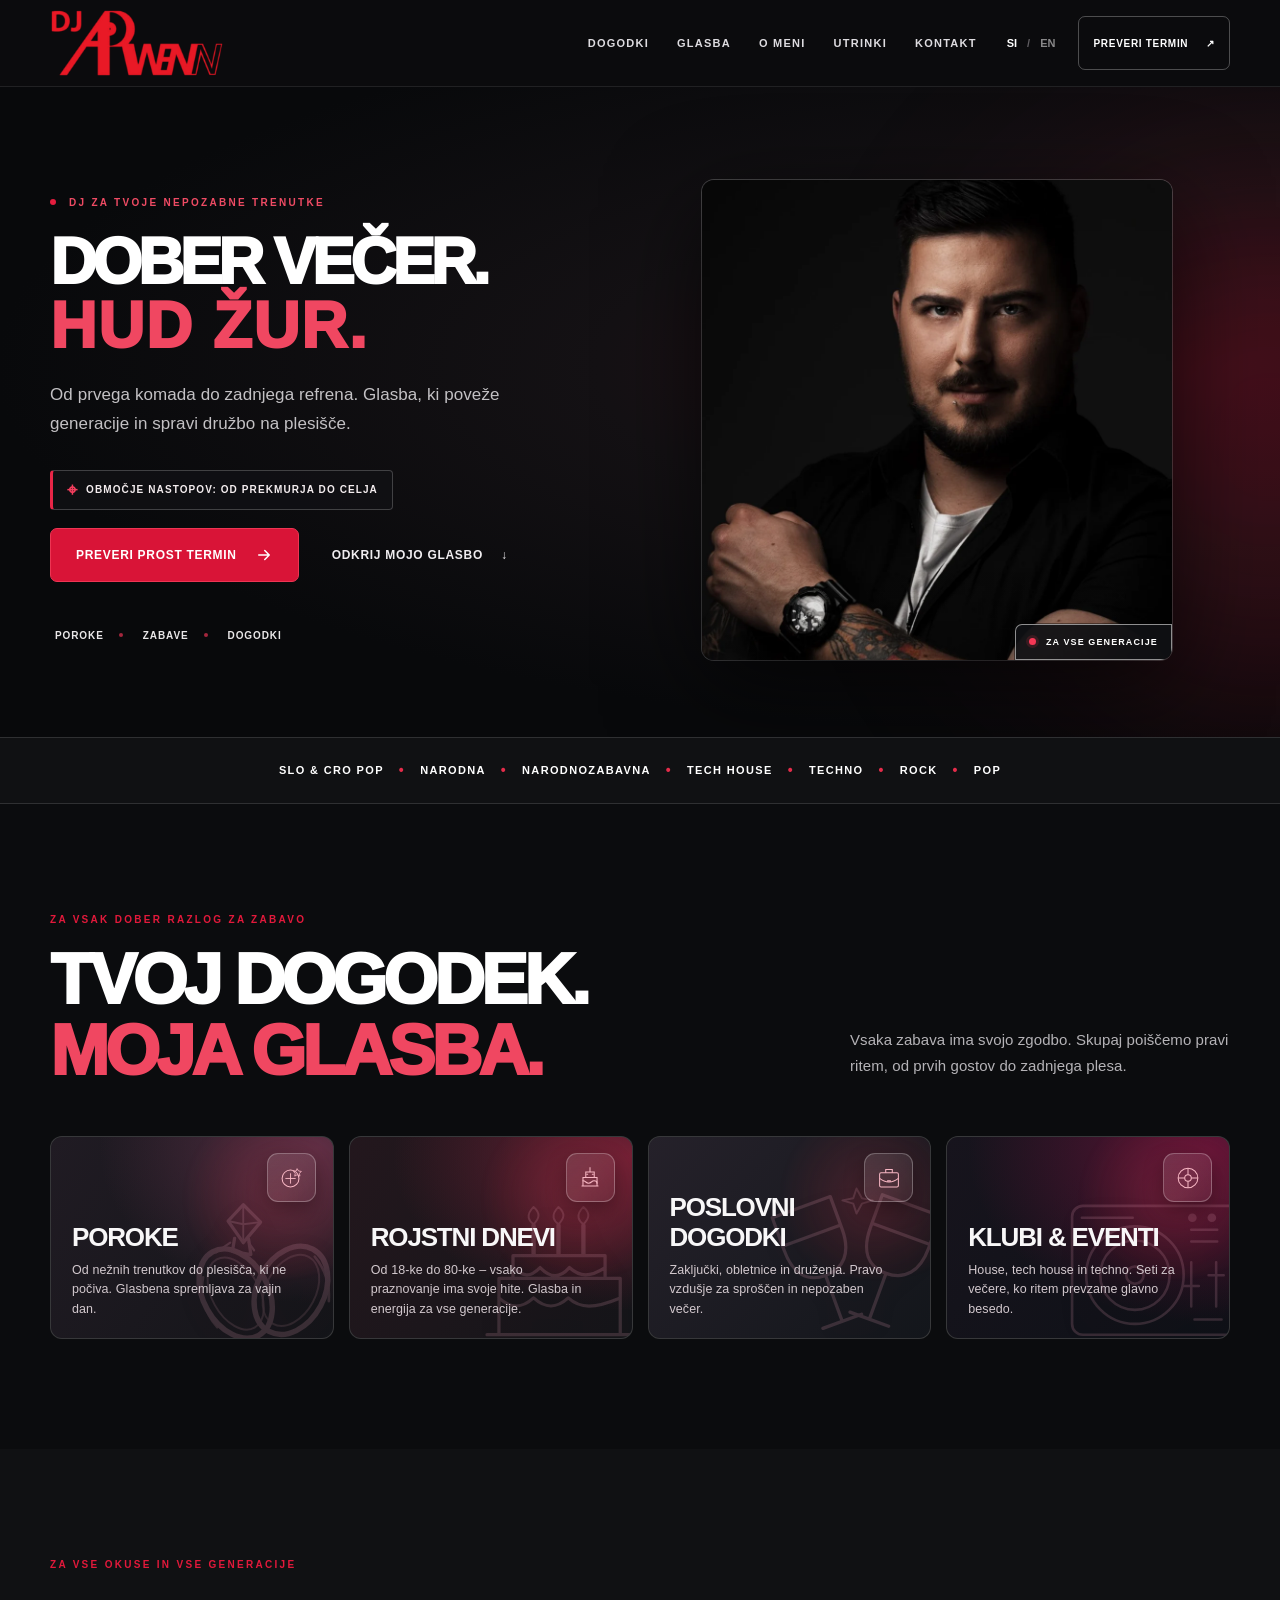
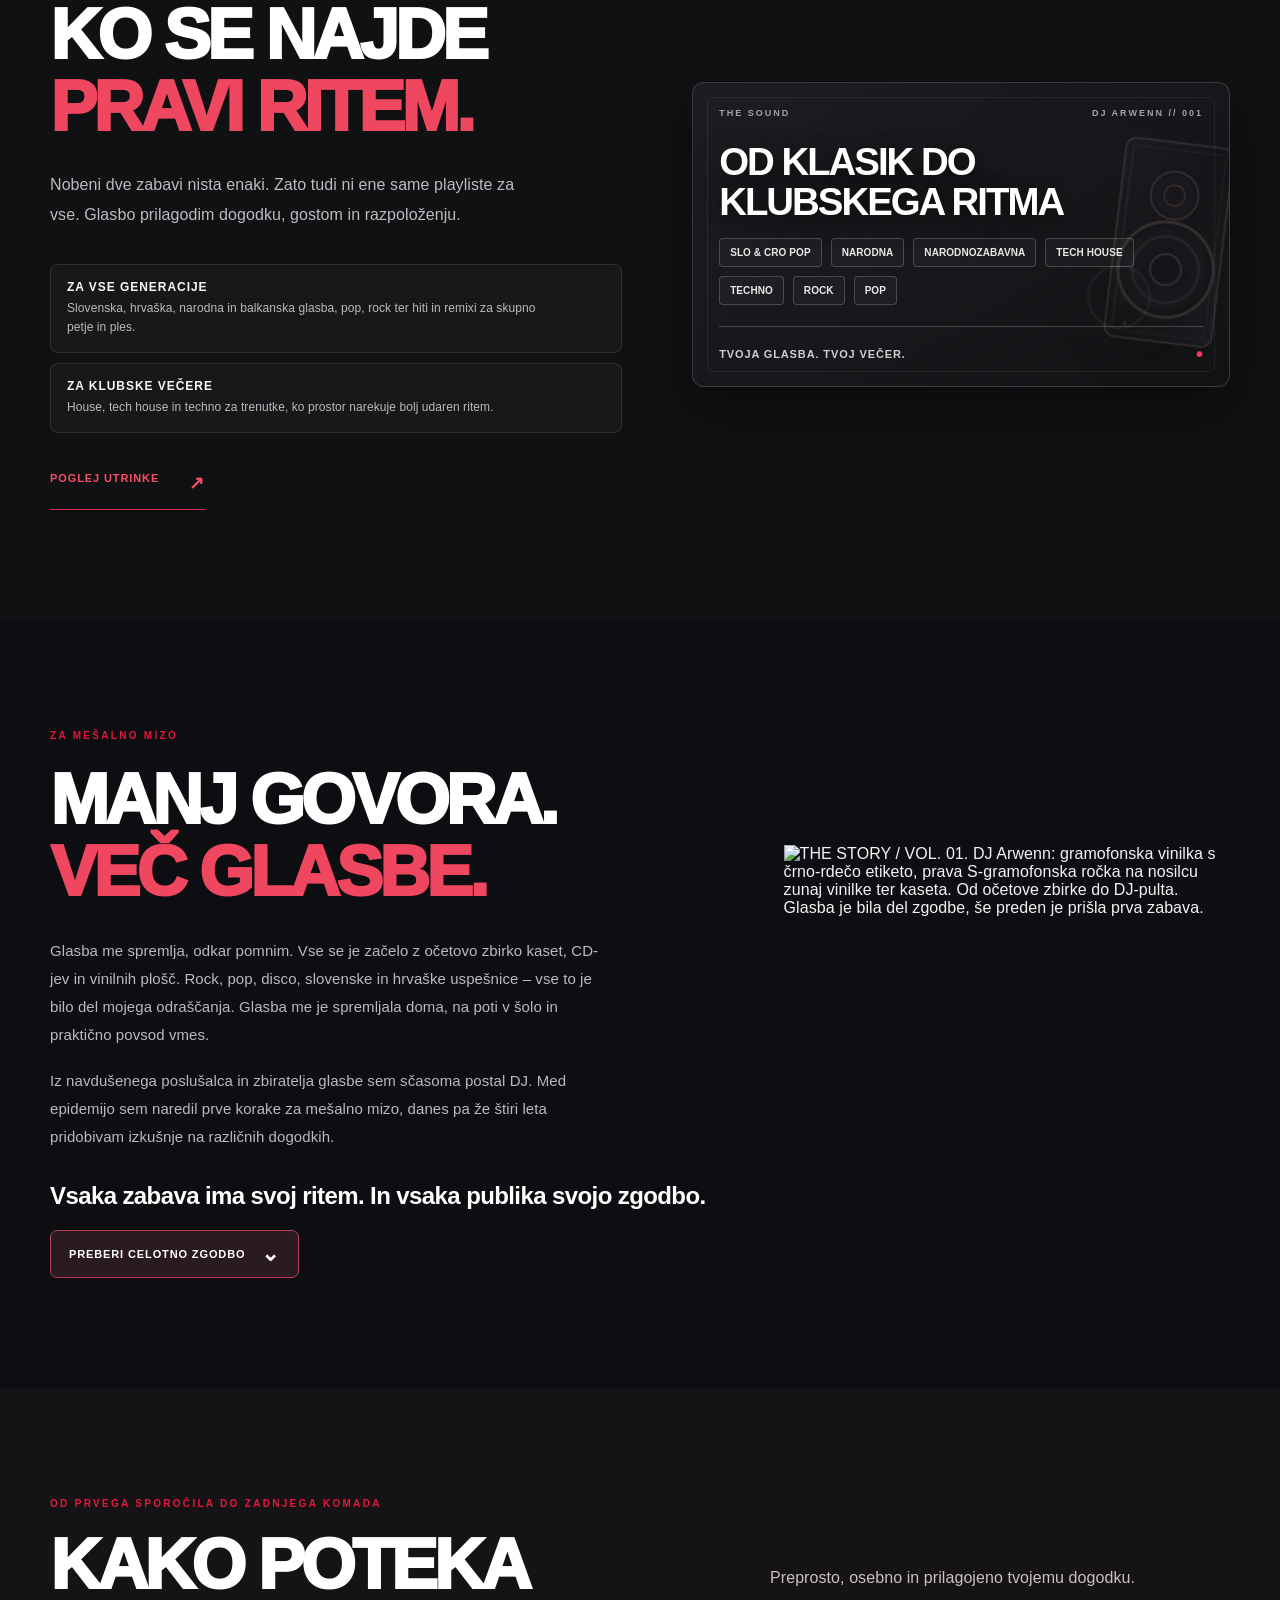
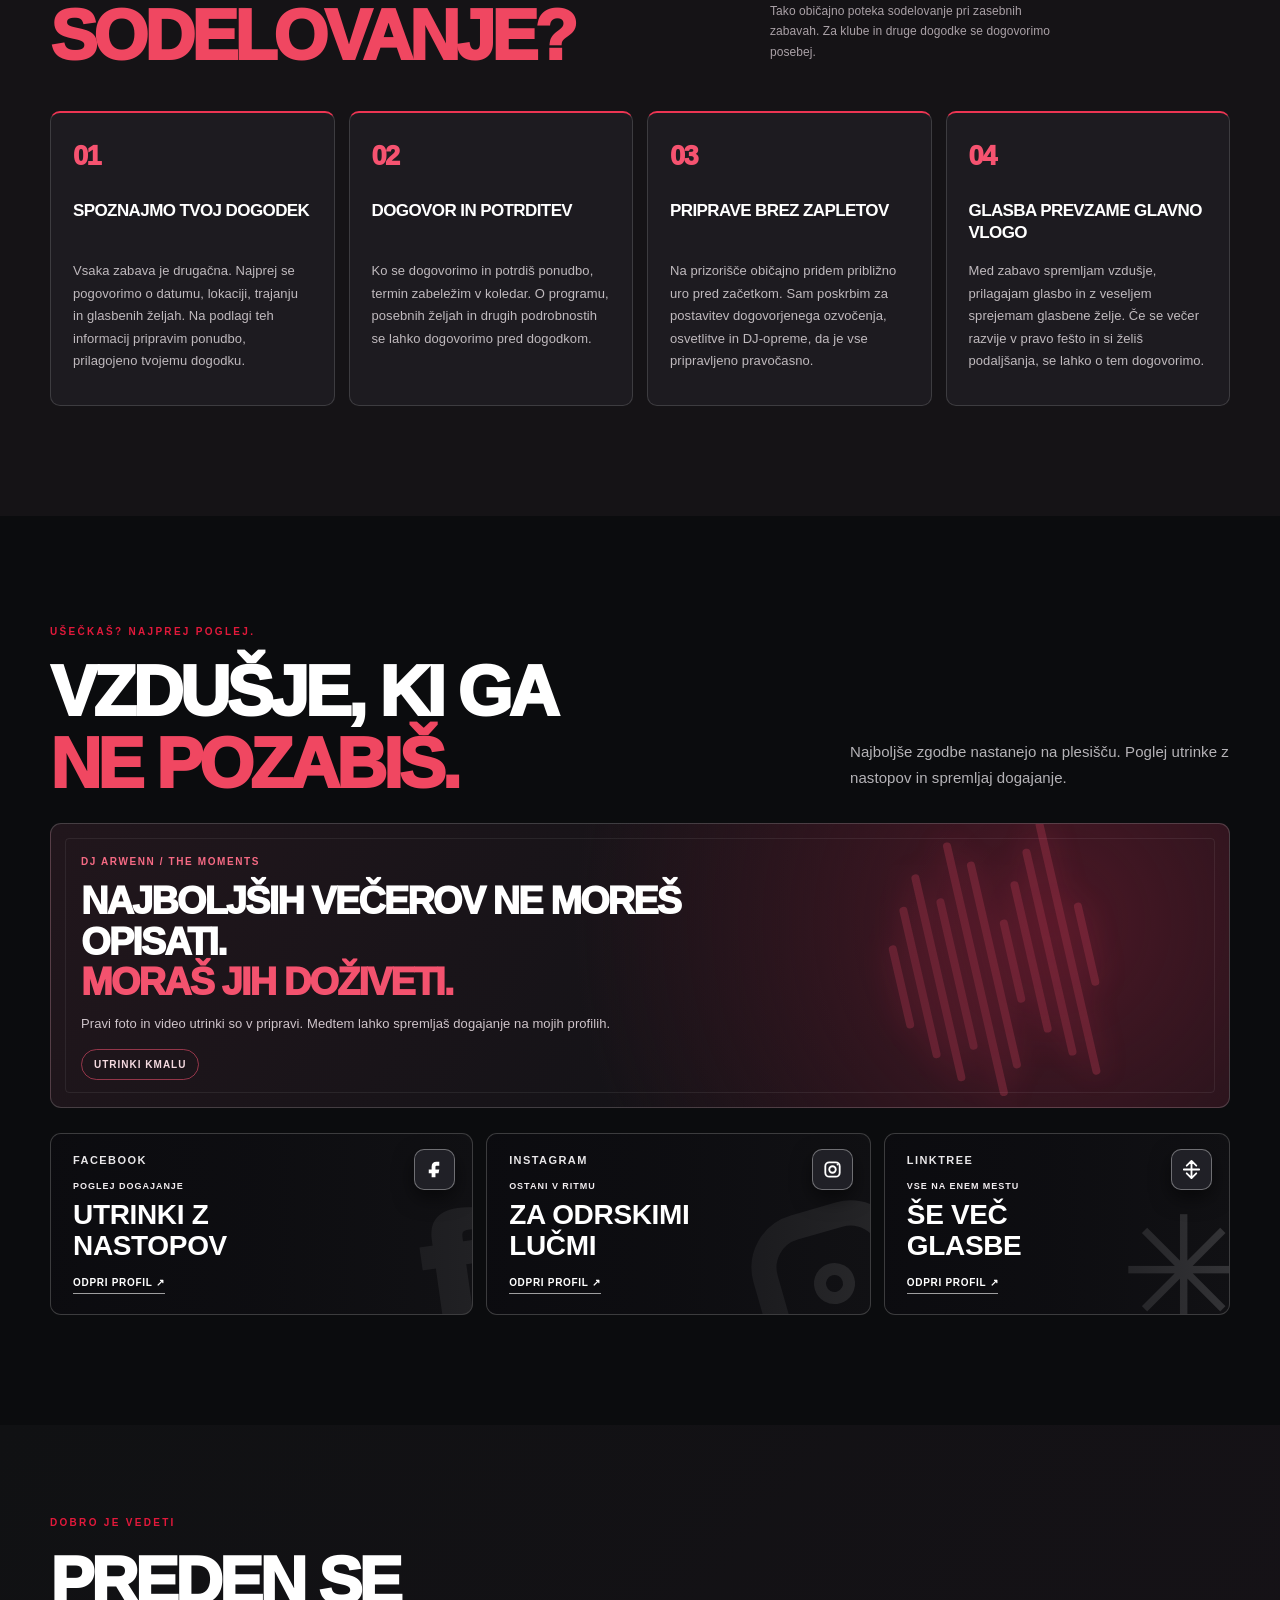
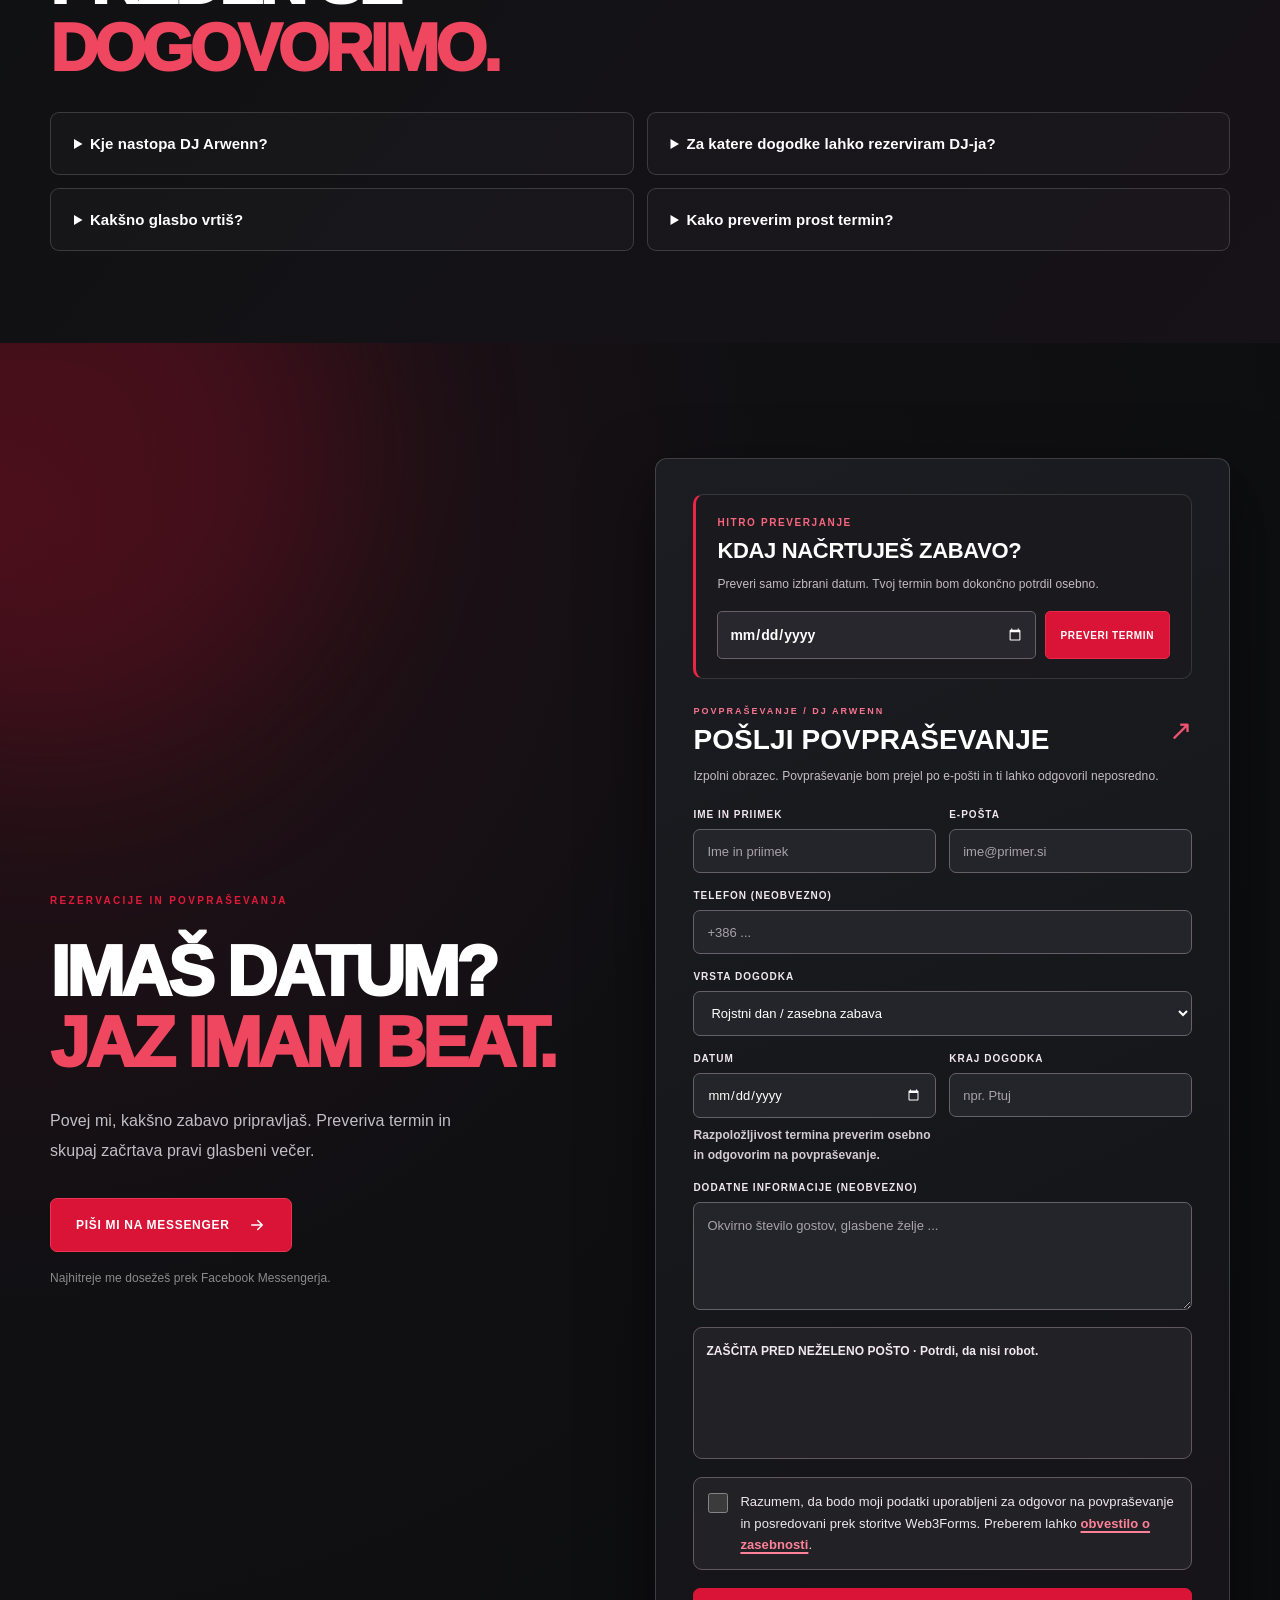
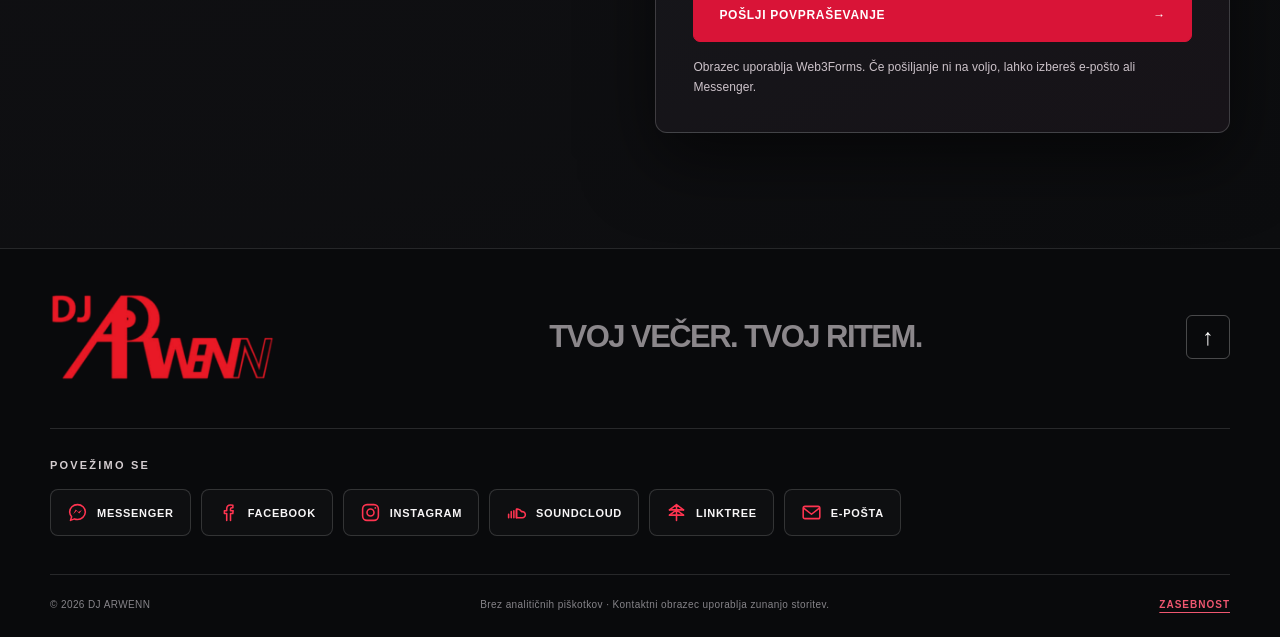
==== commit 1792df66: "Use user-approved exact story artwork instead of CSS tonearm illustration" ====
--- a/index.html
+++ b/index.html
@@ -135,61 +135,8 @@
         <p class="about-signature" data-t="aboutSignature">Manj govora. Več glasbe. Naj govori plesišče.</p></div>
         </details>
       </div>
-      <aside class="about-visual reveal" aria-label="Glasba skozi generacije">
-        <div class="about-record-scene" role="img" aria-label="Stilizirana gramofonska plošča kot spomin na začetke glasbene zgodbe">
-          <div class="about-record"><div class="about-record-label"><svg class="record-label-typography" viewBox="0 0 200 200" role="img" aria-label="DJ Arwenn – 33 RPM" focusable="false"><text x="100" y="52" text-anchor="middle" font-family="Inter,Arial,sans-serif" font-weight="850" font-size="21" letter-spacing="3" fill="#20070e">DJ</text><text x="100" y="80" text-anchor="middle" font-family="Inter,Arial,sans-serif" font-weight="950" font-size="29" textLength="143" lengthAdjust="spacingAndGlyphs" fill="#20070e">ARWENN</text><text x="100" y="157" text-anchor="middle" font-family="Inter,Arial,sans-serif" font-weight="800" font-size="19" letter-spacing="3" fill="#20070e">33 RPM</text></svg><span class="record-spindle" aria-hidden="true"></span></div></div>
-          <svg class="turntable-tonearm" viewBox="0 0 420 330" role="presentation" aria-hidden="true" focusable="false">
-<defs>
-<linearGradient id="arwenn-tube-metal" x1="0" y1="0" x2="1" y2=".6"><stop stop-color="#4a4c54"/><stop offset=".19" stop-color="#a8aab0"/><stop offset=".33" stop-color="#f4f1f1"/><stop offset=".48" stop-color="#cac8ca"/><stop offset=".72" stop-color="#777981"/><stop offset="1" stop-color="#373941"/></linearGradient>
-<linearGradient id="arwenn-cweight" x1="0" y1="0" x2="1" y2=".4"><stop stop-color="#292a31"/><stop offset=".27" stop-color="#aaa9ac"/><stop offset=".46" stop-color="#e9e5e6"/><stop offset=".7" stop-color="#84858d"/><stop offset="1" stop-color="#292930"/></linearGradient>
-<linearGradient id="arwenn-shell" x1="0" y1="0" x2="1" y2="1"><stop stop-color="#54555b"/><stop offset=".3" stop-color="#2b2c35"/><stop offset=".7" stop-color="#13141b"/><stop offset="1" stop-color="#34353d"/></linearGradient>
-<radialGradient id="arwenn-bearing" cx=".36" cy=".25" r=".72"><stop stop-color="#e5e2e4"/><stop offset=".27" stop-color="#8e8f96"/><stop offset=".62" stop-color="#292b34"/><stop offset=".84" stop-color="#64636b"/><stop offset="1" stop-color="#171820"/></radialGradient>
-</defs>
-<!-- Rear counterweight on the gimbal assembly, separate from the arm tube. -->
-<path d="M336 47L337 23" stroke="#12131a" stroke-width="14" stroke-linecap="round"/>
-<path d="M336 47L337 23" stroke="url(#arwenn-tube-metal)" stroke-width="8.5" stroke-linecap="round"/>
-<rect x="319" y="4" width="36" height="29" rx="5" fill="url(#arwenn-cweight)" stroke="#c5c3c8" stroke-width="1.8"/>
-<rect x="319" y=".8" width="36" height="8" rx="3" fill="#22242b" stroke="#7f8088" stroke-width="1.2"/>
-<path d="M323 10v18M328 10v18M333 10v18M338 10v18M343 10v18M349 10v18" stroke="#555760" stroke-opacity=".5" stroke-width=".8"/>
-<path d="M321 30h32" stroke="#f5eff0" stroke-opacity=".5" stroke-width="1.3"/>
-<!-- Technics-inspired bearing, cue lever and anti-skate knob. -->
-<circle cx="339" cy="78" r="34" fill="#12131a" stroke="#3c4047" stroke-width="4"/>
-<circle cx="339" cy="78" r="29" fill="url(#arwenn-bearing)" stroke="#b8b4ba" stroke-width="2"/>
-<circle cx="339" cy="78" r="20" fill="#363841" stroke="#d8d3d7" stroke-width="2.3"/>
-<circle cx="339" cy="78" r="12" fill="#1d1f27" stroke="#9fa0a7" stroke-width="2"/>
-<circle cx="339" cy="78" r="5" fill="#b3b5bb" stroke="#23242b" stroke-width="1.5"/>
-<path d="M326 55L331 64M352 55L348 64" stroke="#f0e6ed" stroke-opacity=".45" stroke-width="1.8"/>
-<path d="M366 93L390 112L394 122" stroke="#444650" stroke-width="6" stroke-linecap="round" fill="none"/>
-<path d="M365 92L389 111L392 120" stroke="#d3ced5" stroke-width="2.5" stroke-linecap="round" fill="none"/>
-<circle cx="384" cy="82" r="13" fill="#22242c" stroke="#b4adb6" stroke-width="1.8"/>
-<circle cx="384" cy="82" r="6" fill="#555762" stroke="#d0cad1" stroke-width="1.2"/>
-<path d="M379 82h10" stroke="#aaaab3" stroke-width="1"/>
-<!-- One continuous long S-shaped tube, unlike the previous short bent bar. -->
-<path d="M330 103C330 133 323 151 303 169C283 187 279 182 268 196C250 218 226 217 198 228L152 241" fill="none" stroke="#08090e" stroke-width="13" stroke-linecap="round" stroke-linejoin="round"/>
-<path d="M330 103C330 133 323 151 303 169C283 187 279 182 268 196C250 218 226 217 198 228L152 241" fill="none" stroke="url(#arwenn-tube-metal)" stroke-width="8.4" stroke-linecap="round" stroke-linejoin="round"/>
-<path d="M328 105C328 131 321 149 301 167C282 184 278 180 267 195C249 215 224 215 196 226L151 239" fill="none" stroke="#fff" stroke-opacity=".55" stroke-width="1.5" stroke-linecap="round" stroke-linejoin="round"/>
-<!-- Detachable elongated headshell, finger lift, cartridge and minute stylus. -->
-<g transform="translate(152 240) rotate(157)">
-<rect x="-2" y="-7" width="14" height="14" rx="3" fill="url(#arwenn-cweight)" stroke="#d4d0d2" stroke-width="1.5"/>
-<path d="M2 -5v10M6 -5v10M10 -5v10" stroke="#595b64" stroke-width="1"/>
-<path d="M12 -8L65 -12L72 -8L74 7L18 9L12 5Z" fill="url(#arwenn-shell)" stroke="#b9b6bb" stroke-width="1.6"/>
-<path d="M20 -4L60 -7" stroke="#f6edf4" stroke-opacity=".45" stroke-width="1.4"/>
-<path d="M18 5L64 2" stroke="#777782" stroke-opacity=".6" stroke-width="1.2"/>
-<path d="M50 9l5 13" stroke="#11121a" stroke-width="3.2" stroke-linecap="round"/>
-<path d="M50 9l5 13" stroke="#a8a8ae" stroke-width="1.8" stroke-linecap="round"/>
-<ellipse cx="37" cy="0" rx="3.2" ry="1.6" fill="#06070b" stroke="#c6c1c9" stroke-width=".8"/>
-<ellipse cx="53" cy="-1" rx="3.2" ry="1.6" fill="#06070b" stroke="#c6c1c9" stroke-width=".8"/>
-<path d="M46 -12h21v8H46Z" fill="#17181e" stroke="#aeaeb6" stroke-width="1.2"/>
-<path d="M50 -10h13" stroke="#6c6b75" stroke-width="1"/>
-<path d="M57 -12v-11l-2 -3" stroke="#ded6db" stroke-width="1.3" stroke-linecap="round" fill="none"/>
-<circle cx="55" cy="-26" r="1.65" fill="#e55170"/>
-</g>
-</svg>
-          <svg class="retro-cassette" viewBox="0 0 240 150" role="presentation" aria-hidden="true" focusable="false"><defs><linearGradient id="cassette-body" x1="0" y1="0" x2="1" y2="1"><stop stop-color="#7f7682"/><stop offset=".22" stop-color="#3e3b46"/><stop offset=".65" stop-color="#14151b"/><stop offset="1" stop-color="#756c77"/></linearGradient><linearGradient id="cassette-label" x1="0" y1="0" x2="0" y2="1"><stop stop-color="#d7cbd0"/><stop offset="1" stop-color="#8f8893"/></linearGradient><radialGradient id="cassette-reel"><stop stop-color="#27252c"/><stop offset=".43" stop-color="#ded9db"/><stop offset=".65" stop-color="#47434c"/><stop offset=".85" stop-color="#b9b3b9"/><stop offset="1" stop-color="#15161b"/></radialGradient></defs><rect x="5" y="7" width="230" height="136" rx="12" fill="url(#cassette-body)" stroke="#b3a4ac" stroke-width="3"/><rect x="12" y="14" width="216" height="120" rx="8" stroke="#fff" stroke-opacity=".22" stroke-width="2"/><rect x="31" y="23" width="177" height="25" rx="2" fill="url(#cassette-label)"/><path d="M31 31h177" stroke="#df3e65" stroke-width="6"/><path d="M31 43h177" stroke="#403b47" stroke-width="1"/><rect x="26" y="53" width="188" height="64" rx="8" fill="#121318" stroke="#b5a9b5" stroke-width="2.5"/><path d="M41 92h159" stroke="#3d3138" stroke-width="7"/><g><circle cx="83" cy="85" r="26" fill="url(#cassette-reel)" stroke="#c9bcc5" stroke-width="2"/><circle cx="157" cy="85" r="26" fill="url(#cassette-reel)" stroke="#c9bcc5" stroke-width="2"/><circle cx="83" cy="85" r="12" fill="#514b56" stroke="#eee5e9" stroke-width="2"/><circle cx="157" cy="85" r="12" fill="#514b56" stroke="#eee5e9" stroke-width="2"/><g stroke="#efebee" stroke-width="3" stroke-linecap="round"><path d="M83 74v22M72 85h22M75 77l16 16M91 77L75 93M157 74v22M146 85h22M149 77l16 16M165 77l-16 16"/></g></g><path d="M25 121h190l-10 15H35Z" fill="#26262d" stroke="#8c858f" stroke-width="1.5"/><path d="M84 122h72l-8 9H92Z" fill="#a39ba5" opacity=".65"/><g fill="#16171d" stroke="#d7cbd1" stroke-width="1.5"><circle cx="20" cy="22" r="4"/><circle cx="219" cy="22" r="4"/><circle cx="20" cy="128" r="4"/><circle cx="219" cy="128" r="4"/></g></svg>
-          <span class="record-edition">THE STORY / VOL. 01</span>
-          <div class="record-bottom"><span data-t="aboutRecordTop">OD OČETOVE ZBIRKE</span><strong data-t="aboutRecordBottom">DO DJ-PULTA.</strong></div>
-        </div>
-        <p class="about-visual-note" data-t="aboutRecordNote">Glasba je bila del zgodbe, še preden je prišla prva zabava.</p>
+      <aside class="about-visual about-visual--approved reveal" aria-label="Od očetove zbirke do DJ-pulta">
+        <img class="approved-story-image" src="assets/dj-arwenn-story-approved.png" width="1254" height="1254" loading="lazy" decoding="async" alt="THE STORY / VOL. 01. DJ Arwenn: gramofonska vinilka s črno-rdečo etiketo, prava S-gramofonska ročka na nosilcu zunaj vinilke ter kaseta. Od očetove zbirke do DJ-pulta. Glasba je bila del zgodbe, še preden je prišla prva zabava.">
       </aside>
     </div>
   </section>
--- a/premium.css
+++ b/premium.css
@@ -1234,14 +1234,14 @@
 .about-record-scene .about-record-label .record-spindle{z-index:4}
 /* Reference-guided S-shaped tonearm, bearing and detachable headshell. */
 .about-record-scene svg.turntable-tonearm{
- top:8%!important;right:5.5%!important;width:186px!important;height:auto!important;
+ top:5%!important;right:5.5%!important;width:300px!important;height:auto!important;
  max-width:none;filter:drop-shadow(0 7px 7px #0009);
 }
 @media(max-width:650px){
  .about-record-scene svg.turntable-tonearm{
-  top:8%!important;right:5.5%!important;width:177px!important;height:auto!important;
+  top:6%!important;right:5.5%!important;width:270px!important;height:auto!important;
  }
 }
 @media(max-width:380px){
- .about-record-scene svg.turntable-tonearm{width:156px!important;right:4%!important}
-}
+ .about-record-scene svg.turntable-tonearm{width:235px!important;right:4%!important}
+}
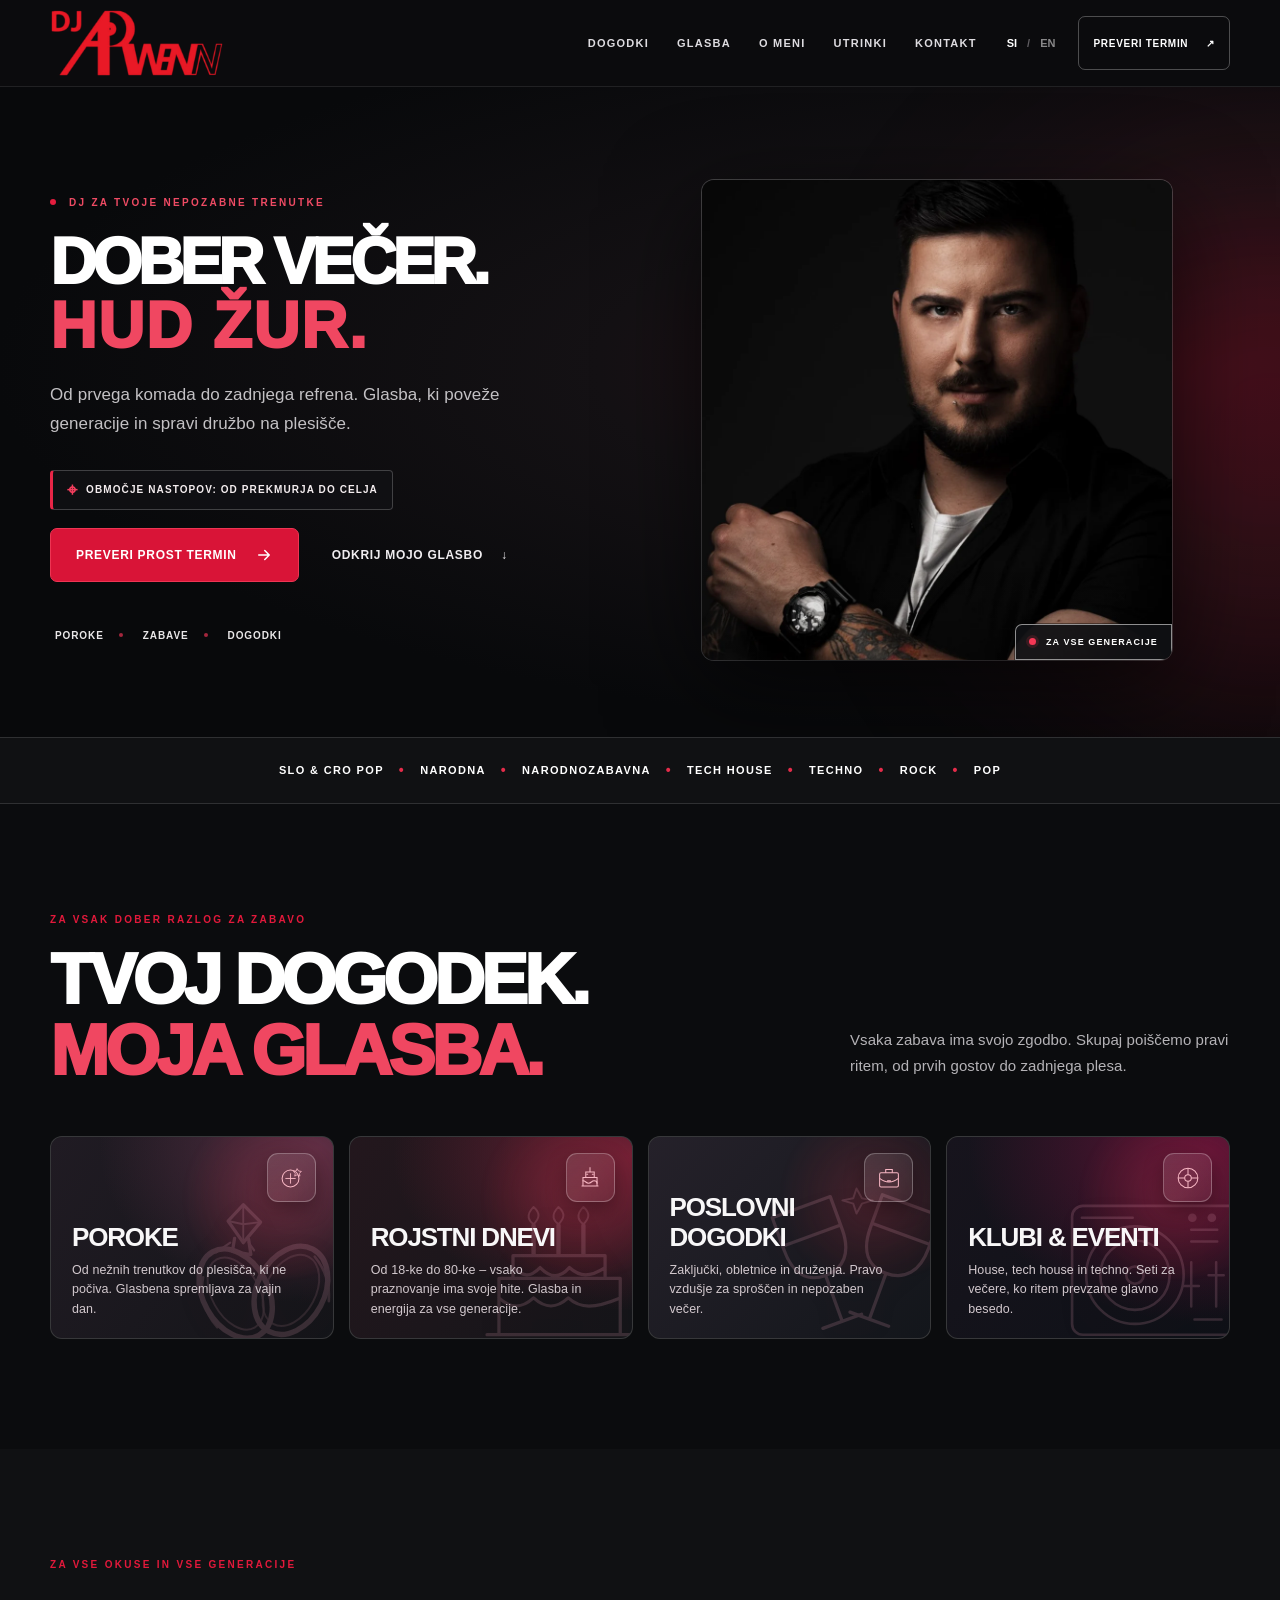
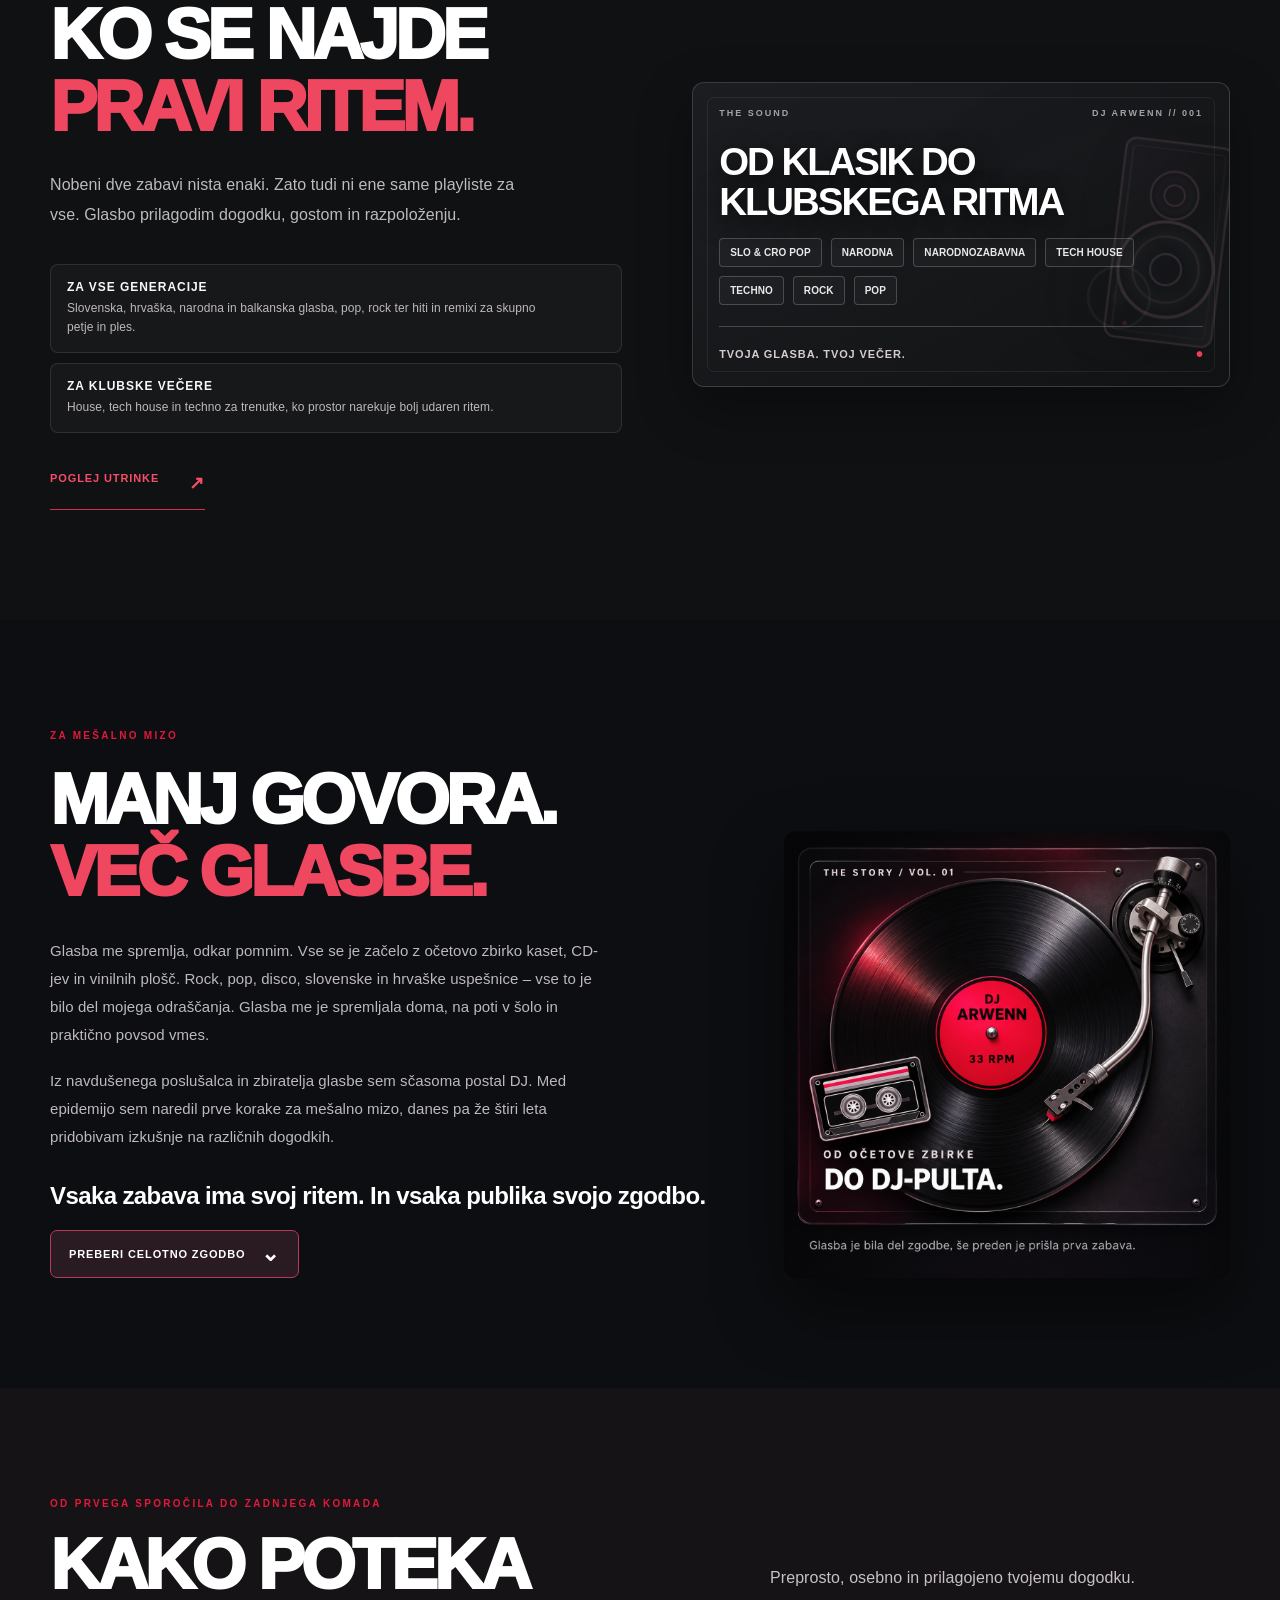
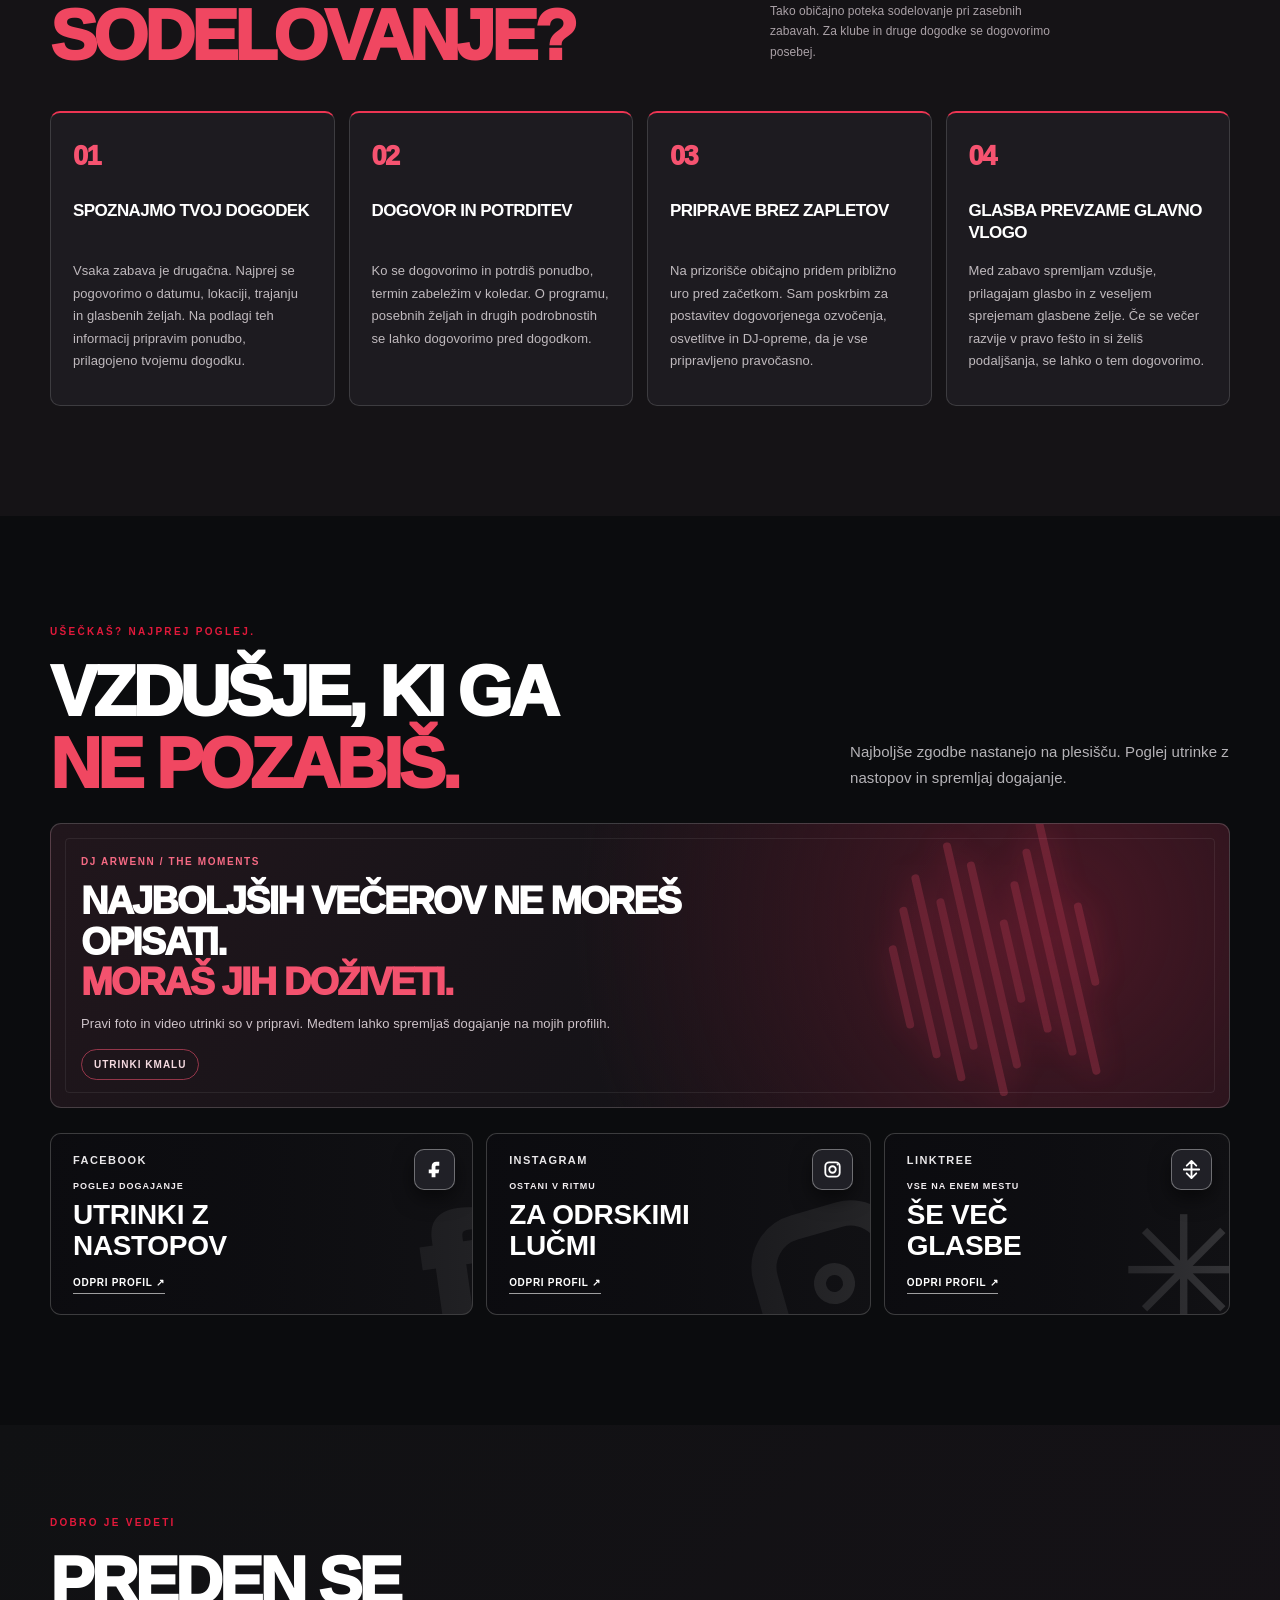
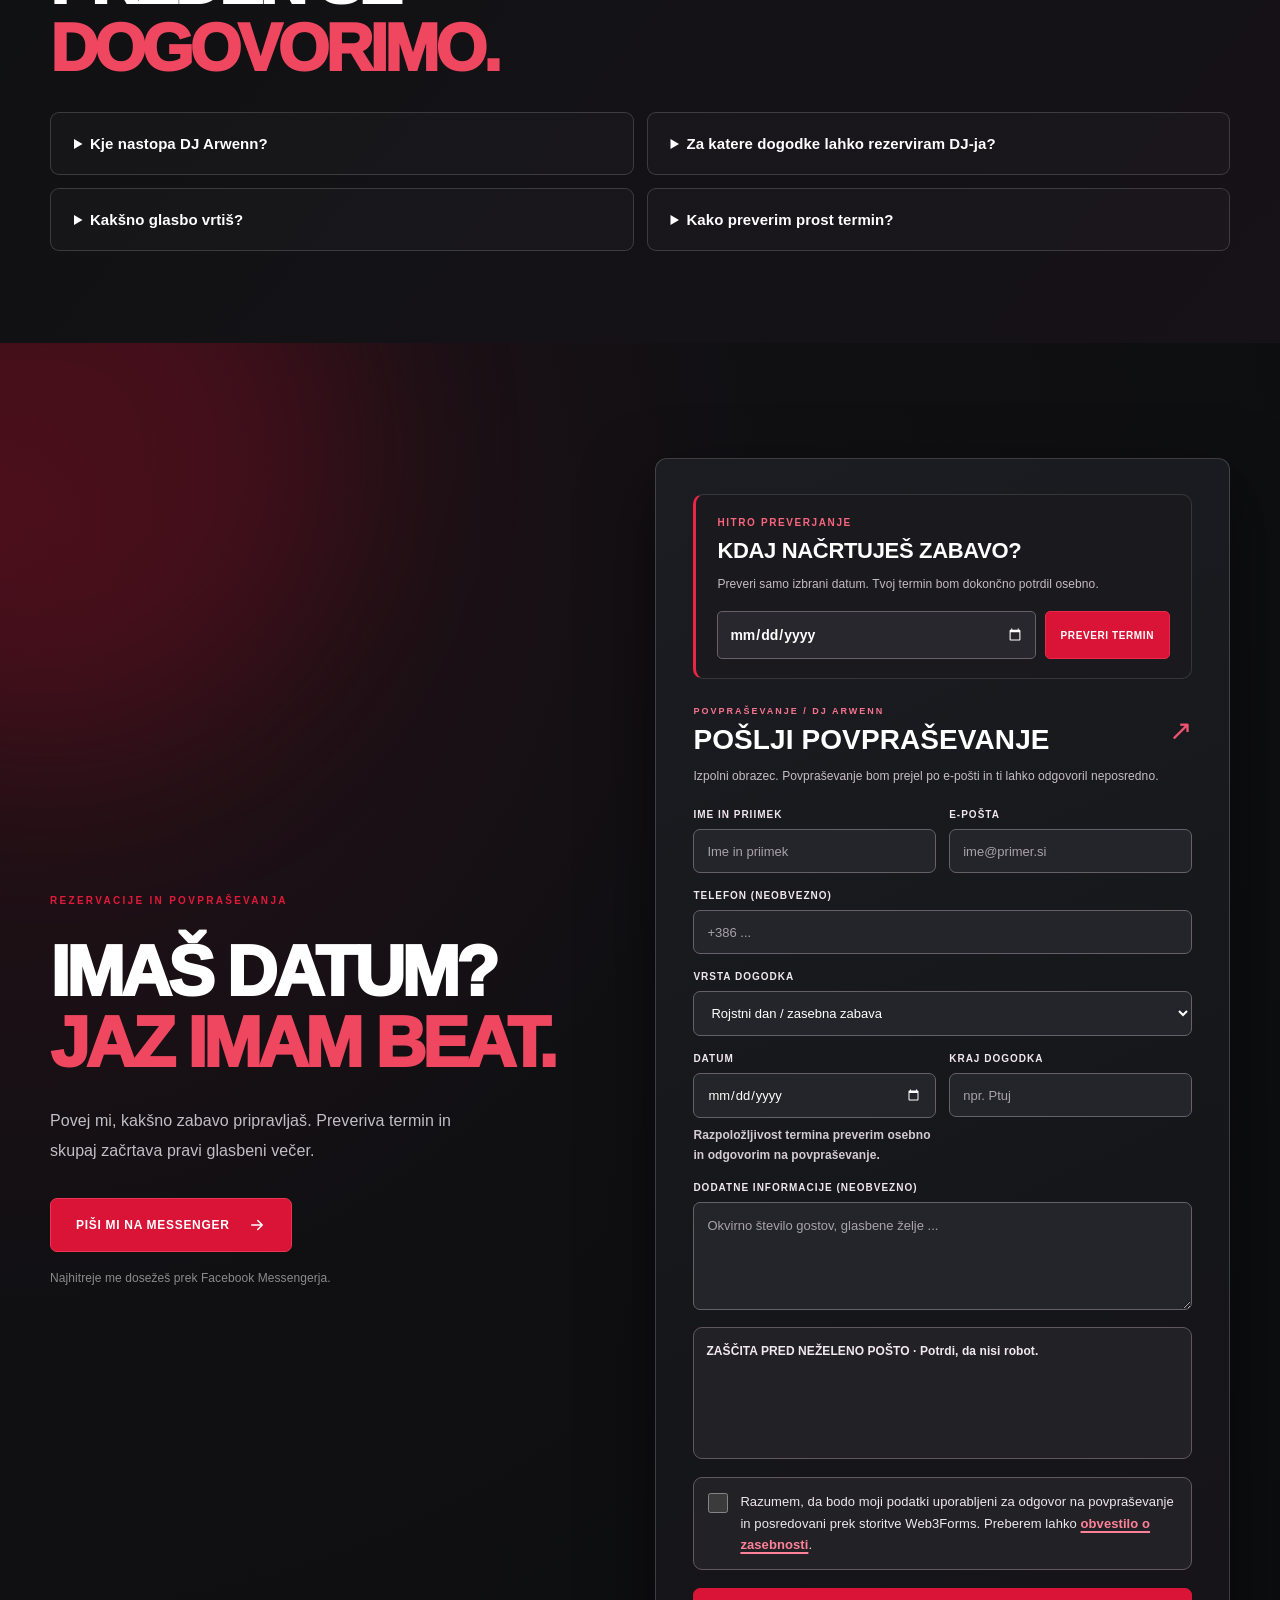
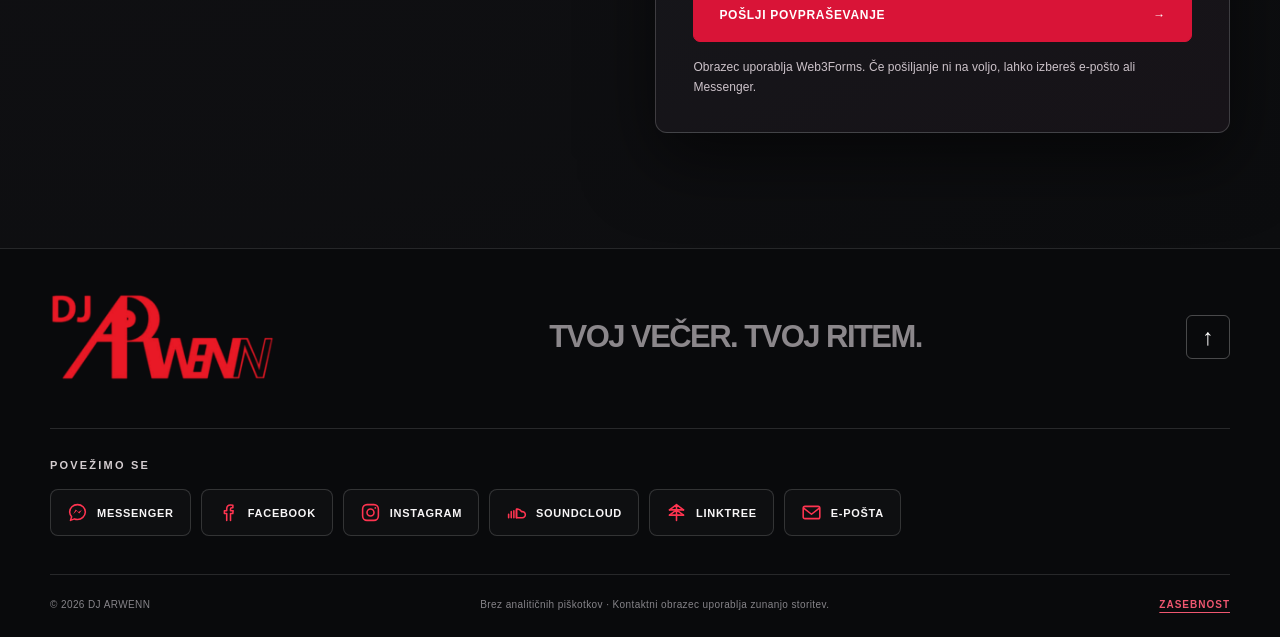
==== commit 9272b443: "Load gallery after approved photos are available" ====
--- a/index.html
+++ b/index.html
@@ -245,5 +245,6 @@
   <script src="https://web3forms.com/client/script.js" async defer></script>
   <script defer src="availability.js"></script>
   <script defer src="app.js"></script>
+  <script defer src="gallery.js"></script>
 </body>
 </html>
--- a/premium.css
+++ b/premium.css
@@ -1245,3 +1245,16 @@
 @media(max-width:380px){
  .about-record-scene svg.turntable-tonearm{width:235px!important;right:4%!important}
 }
+
+/* Approved artwork replaces only the former CSS/SVG record illustration.
+   Deliberately keep the exact full square image, including its own caption. */
+.about-visual--approved{min-width:0}
+.about-visual--approved .approved-story-image{
+  display:block;width:100%;height:auto;aspect-ratio:1;
+  border:0;border-radius:12px;object-fit:contain;
+  background:#0d0b11;
+  box-shadow:0 28px 70px #0007;
+}
+@media(max-width:650px){
+  .about-visual--approved .approved-story-image{width:100%;height:auto;border-radius:12px}
+}
